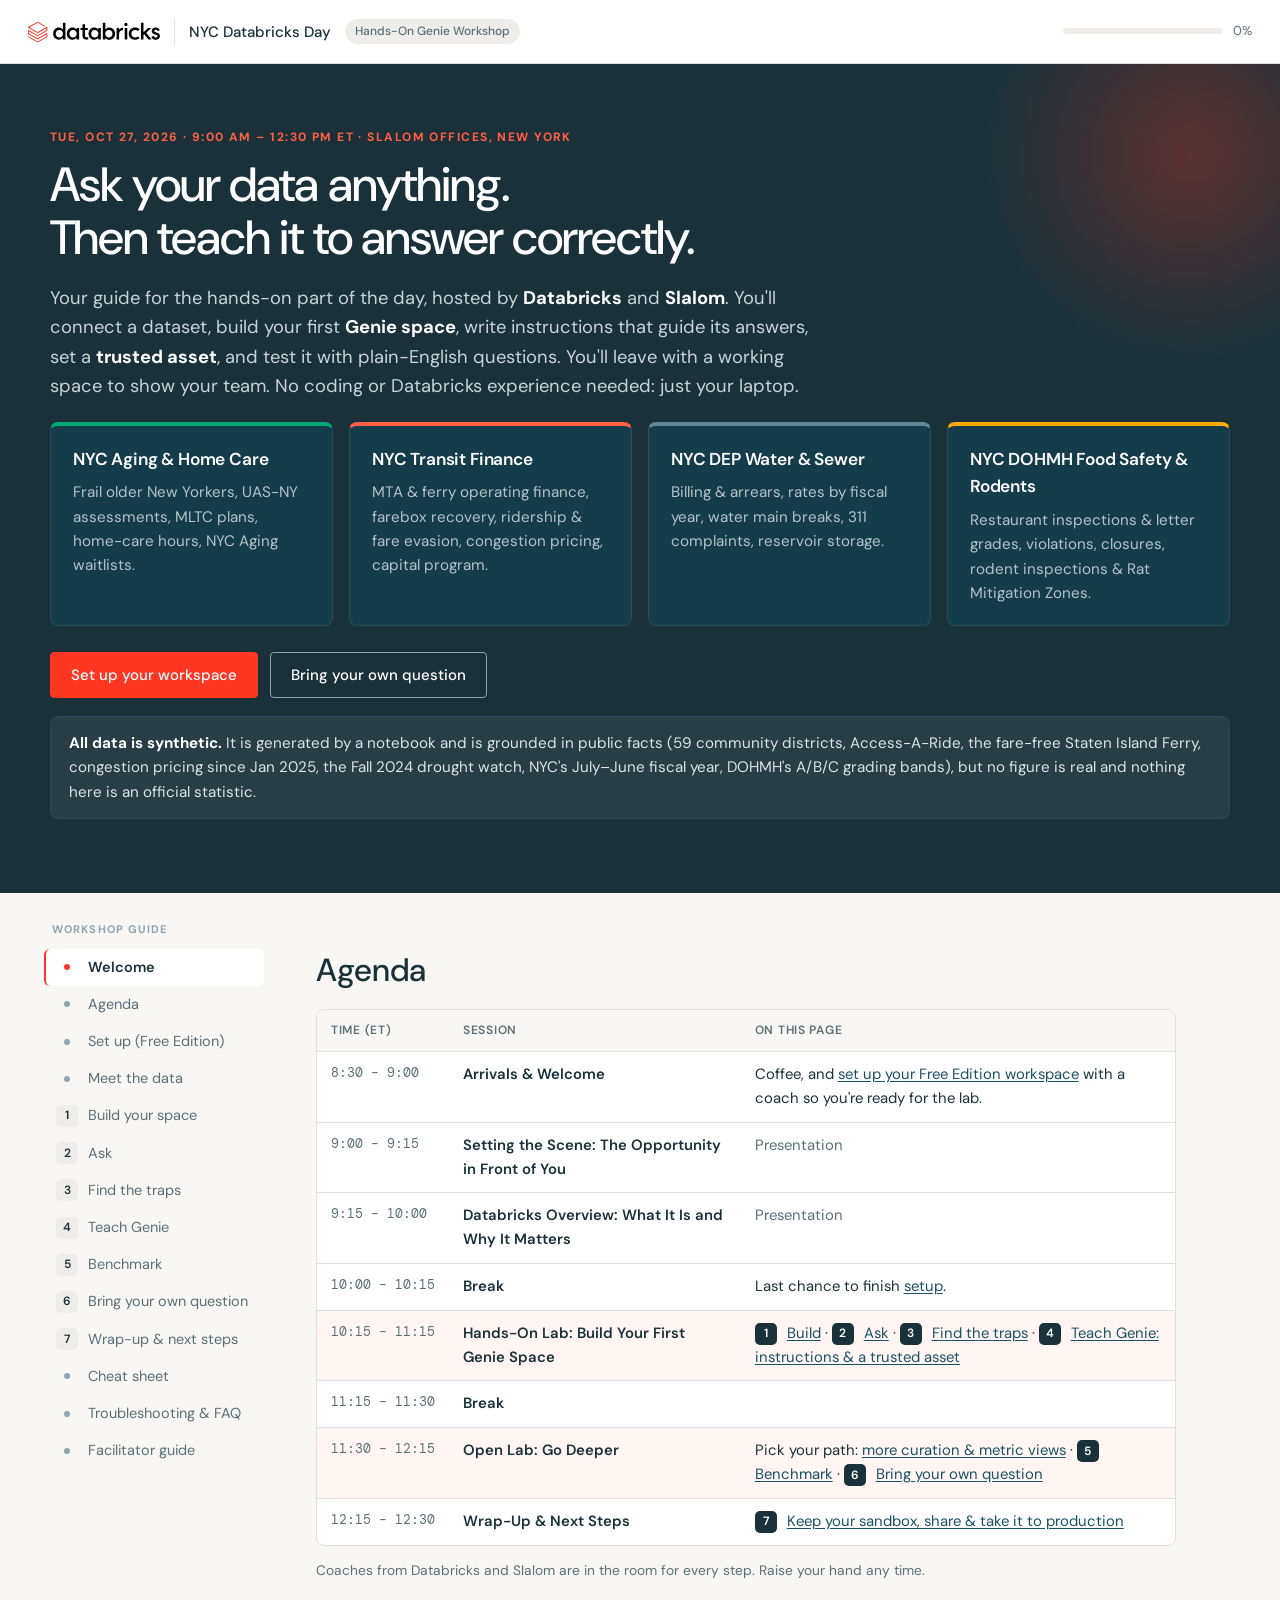
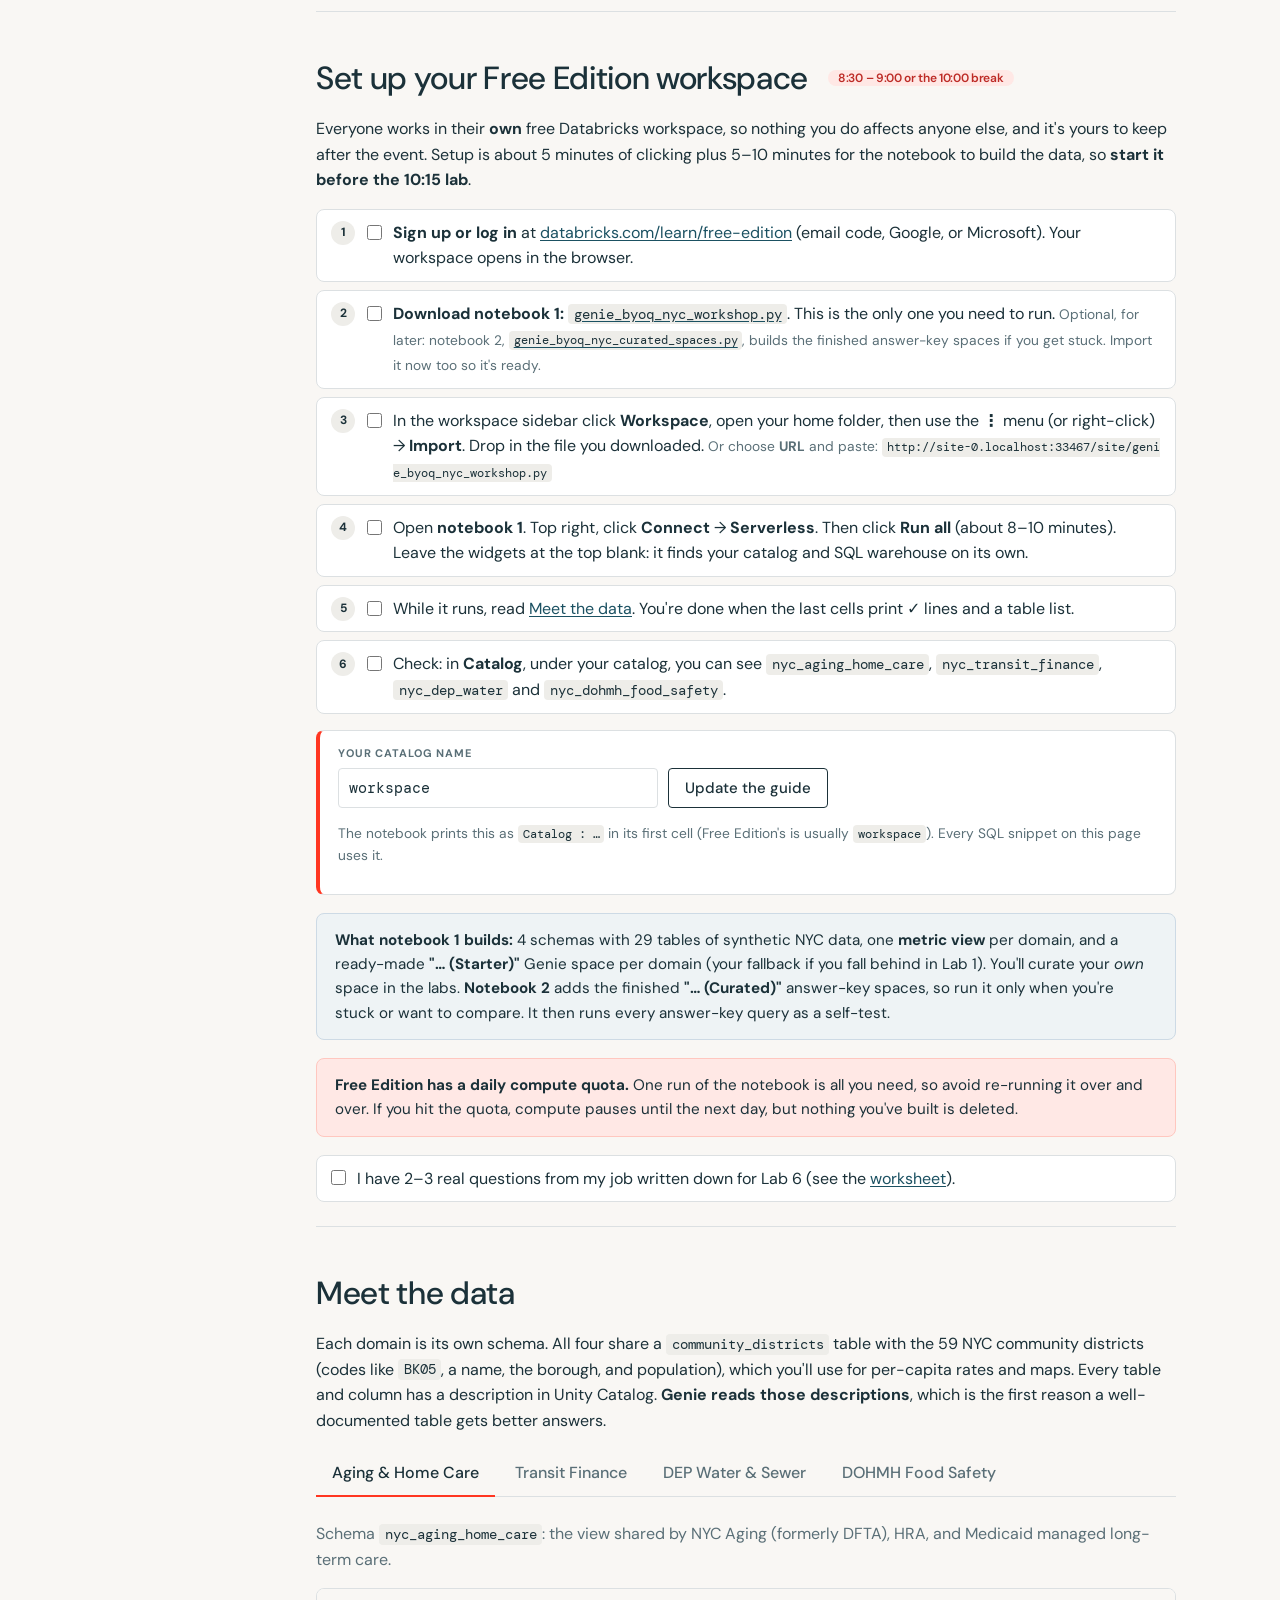
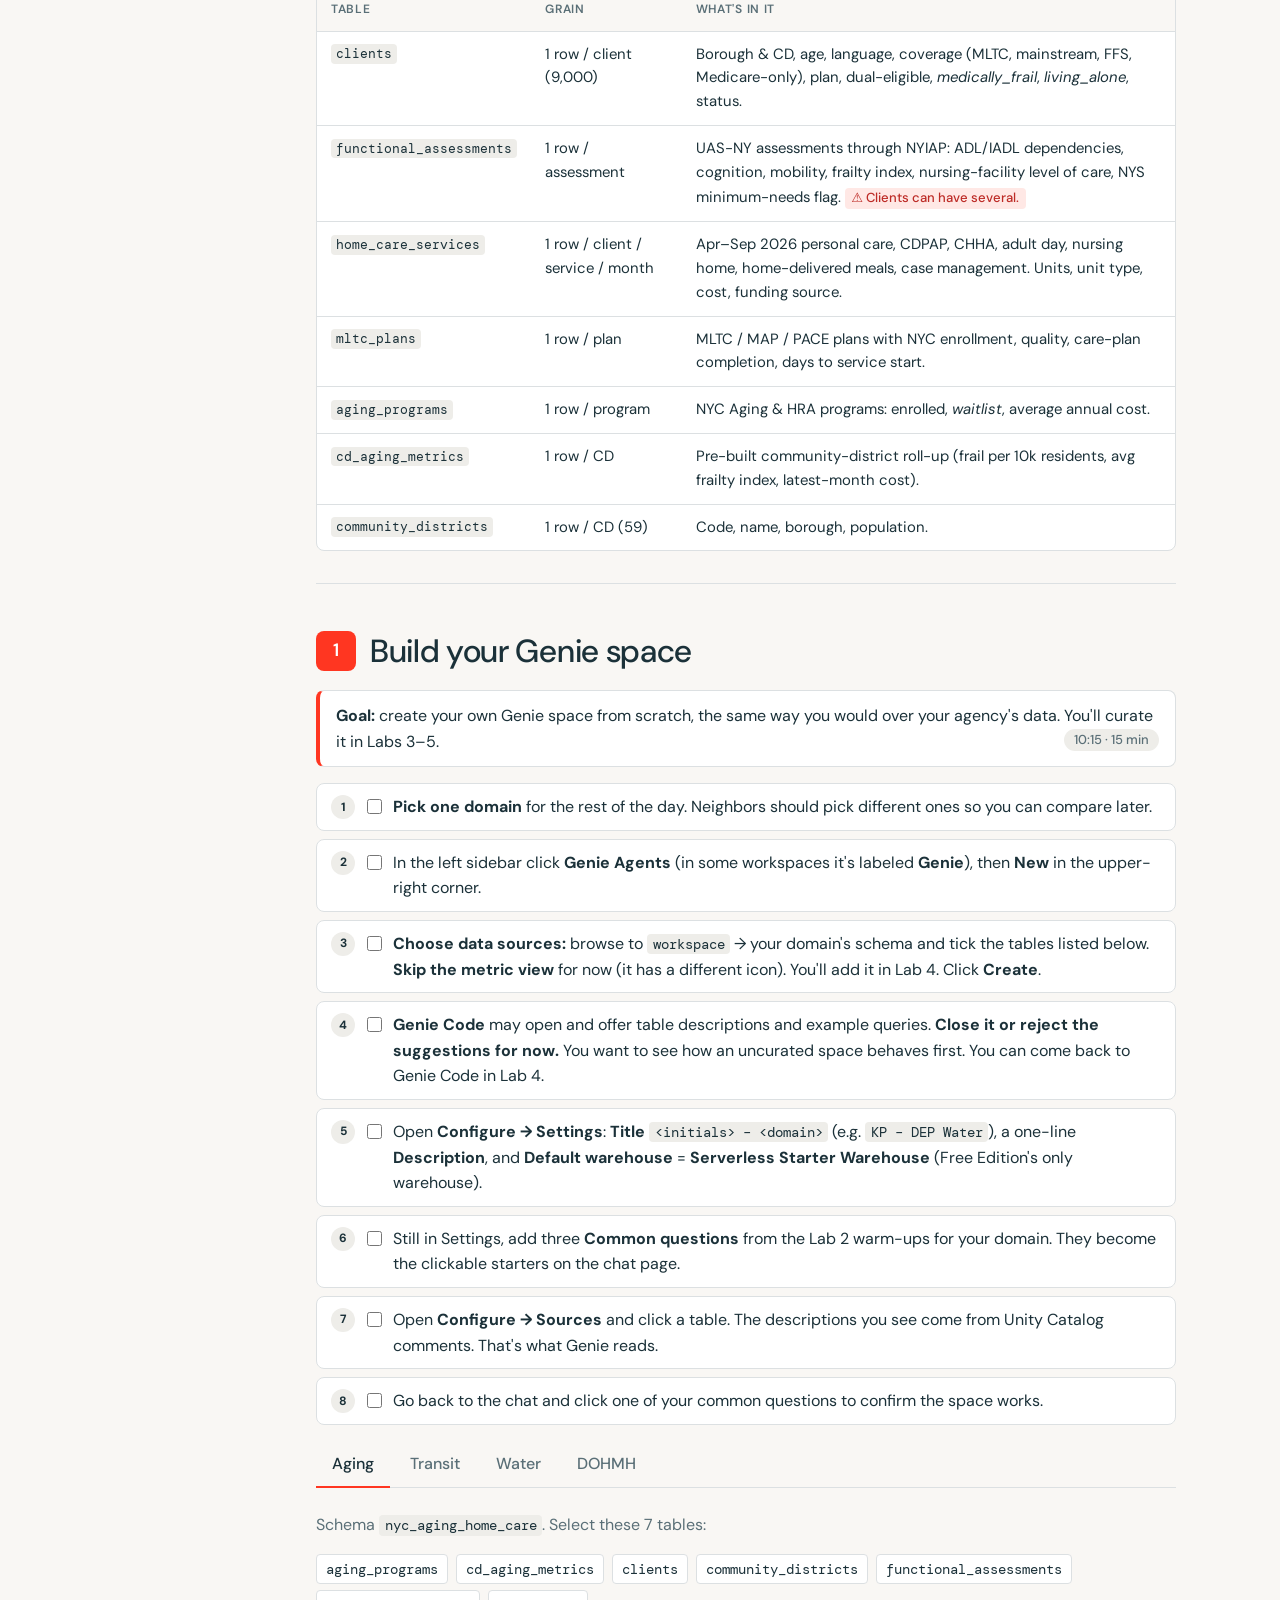
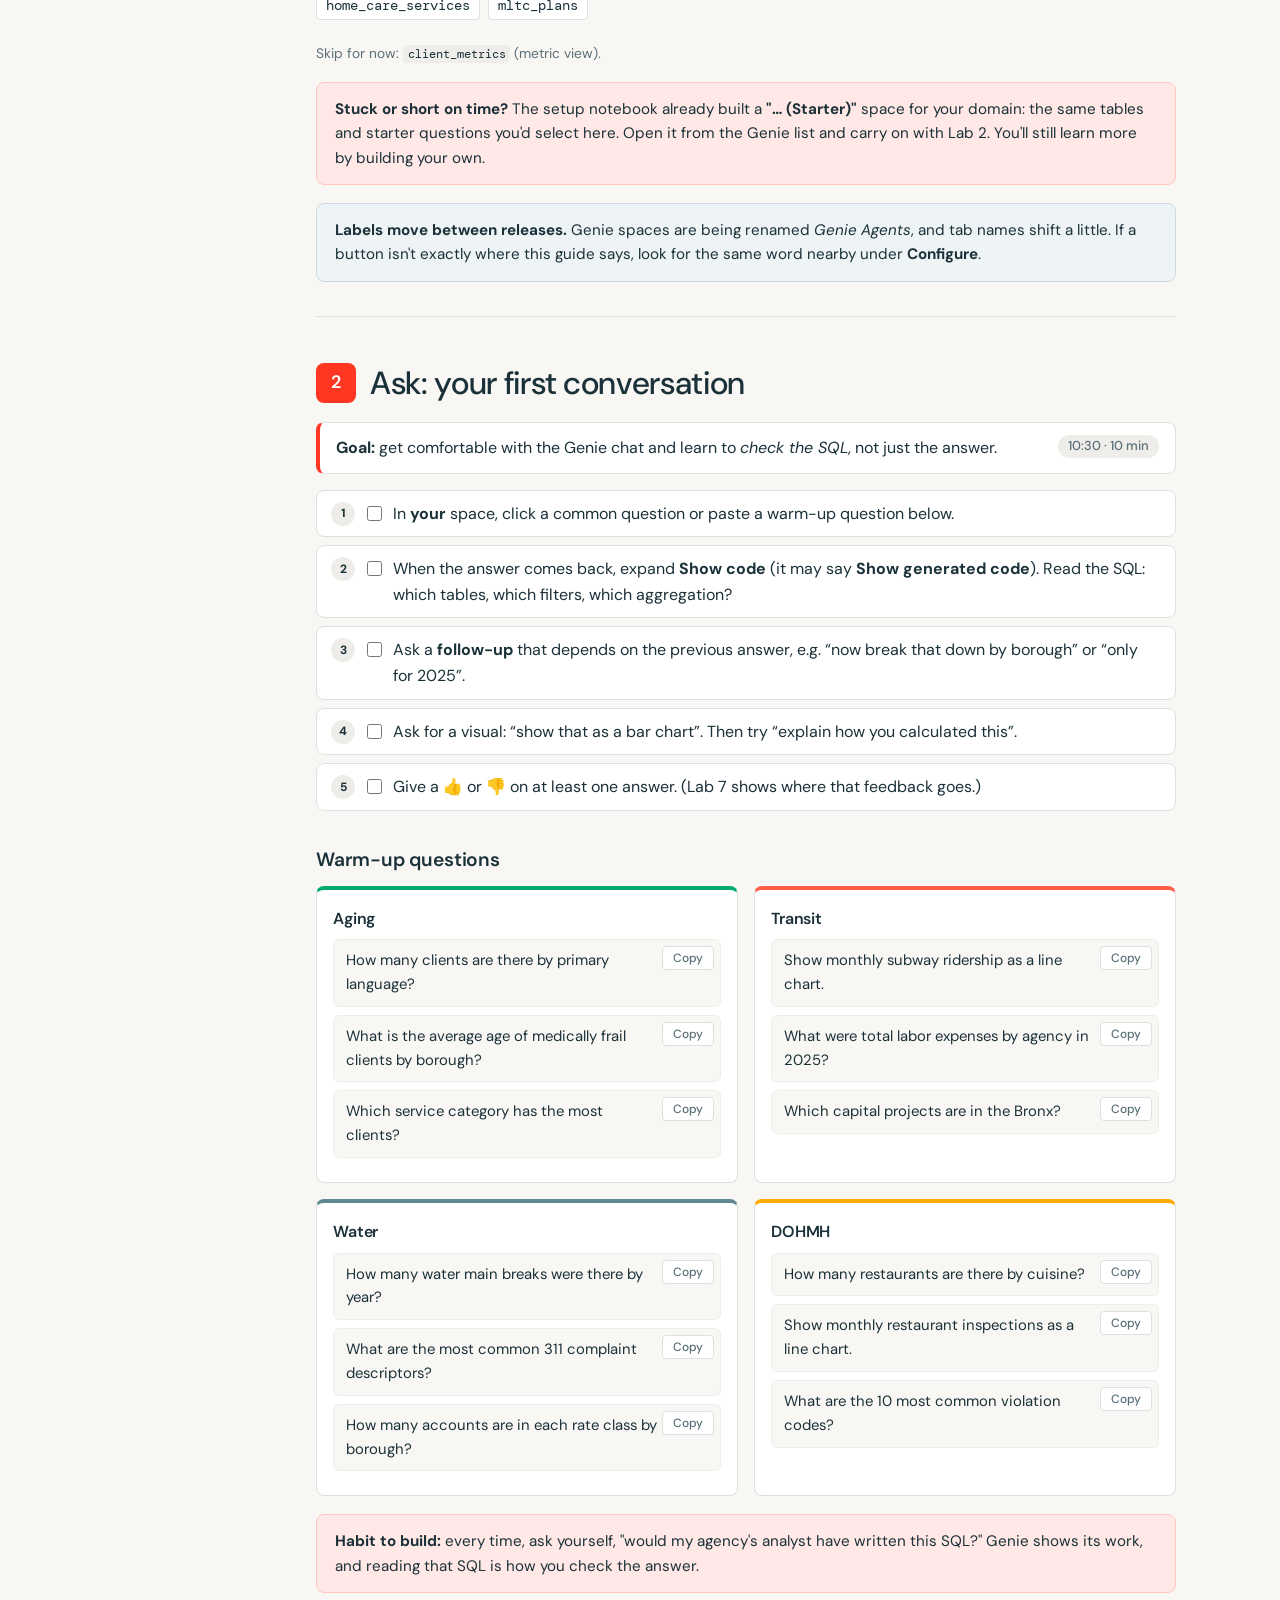
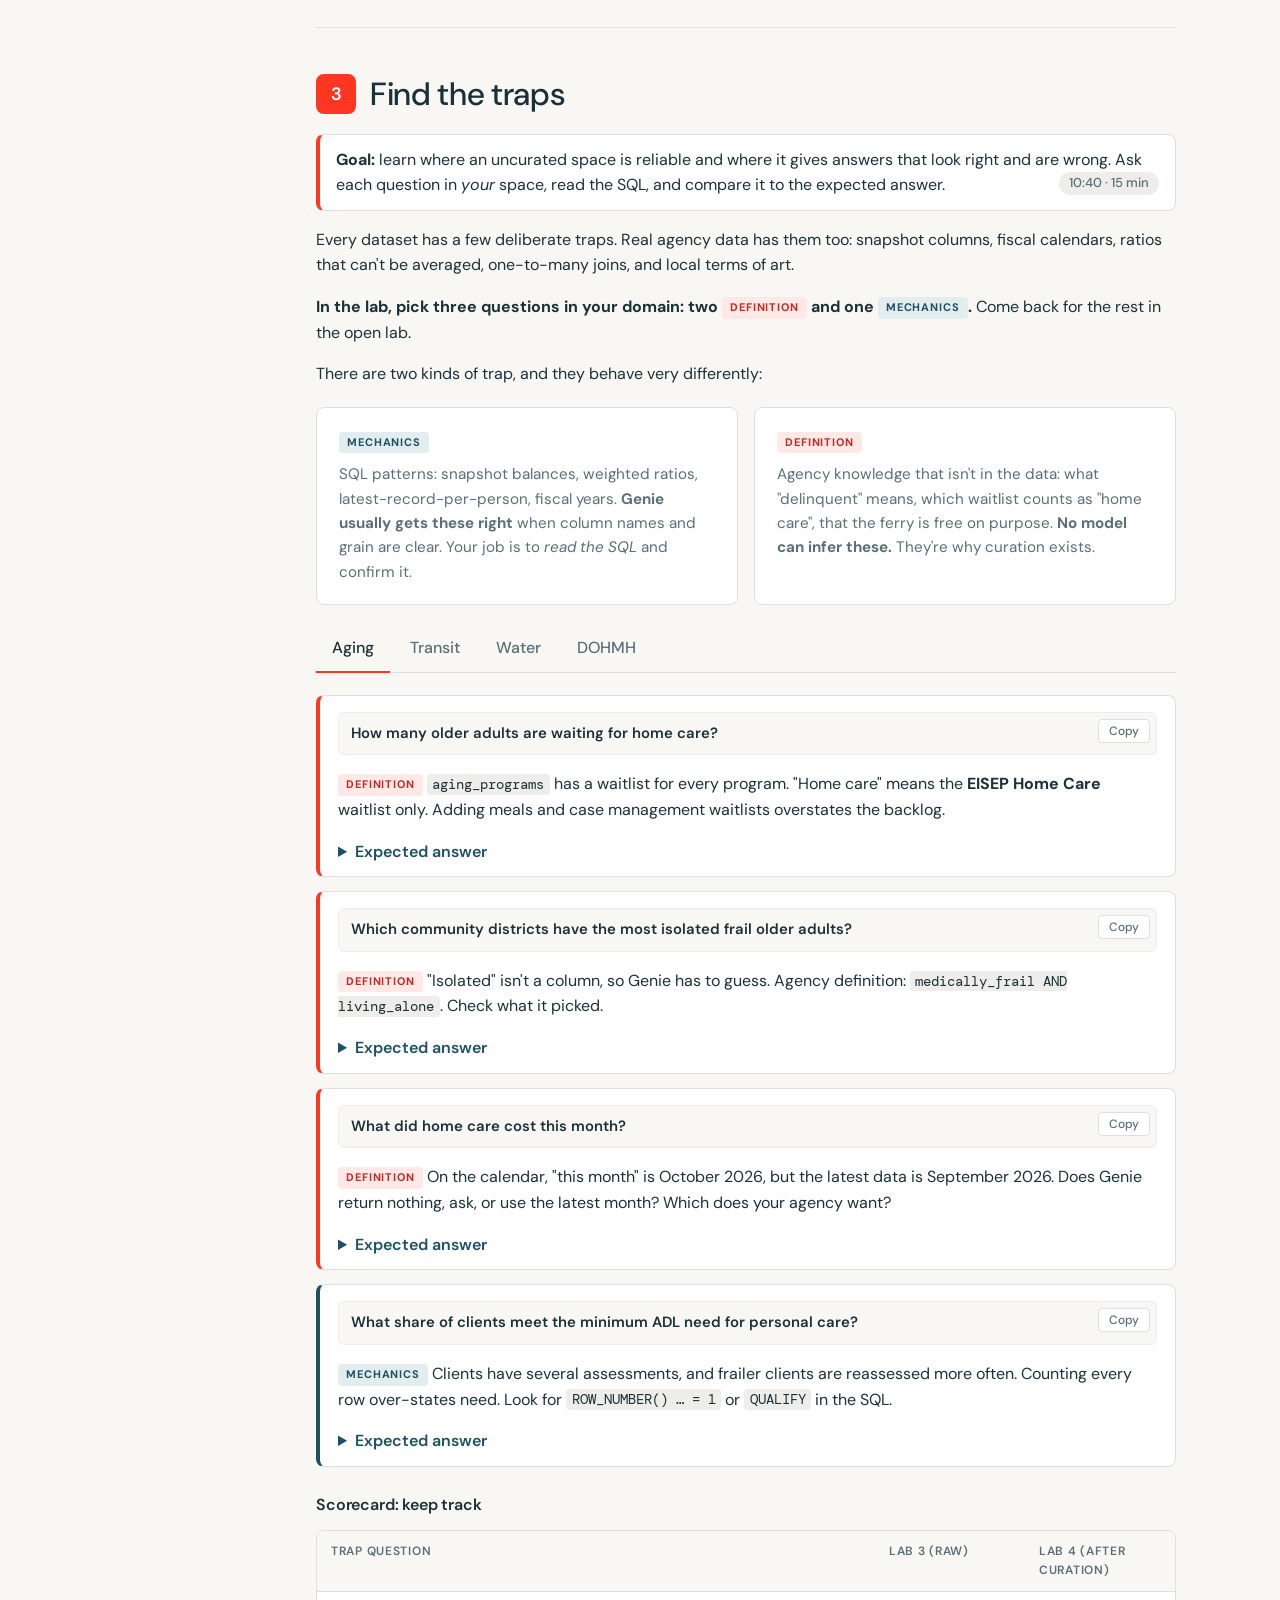
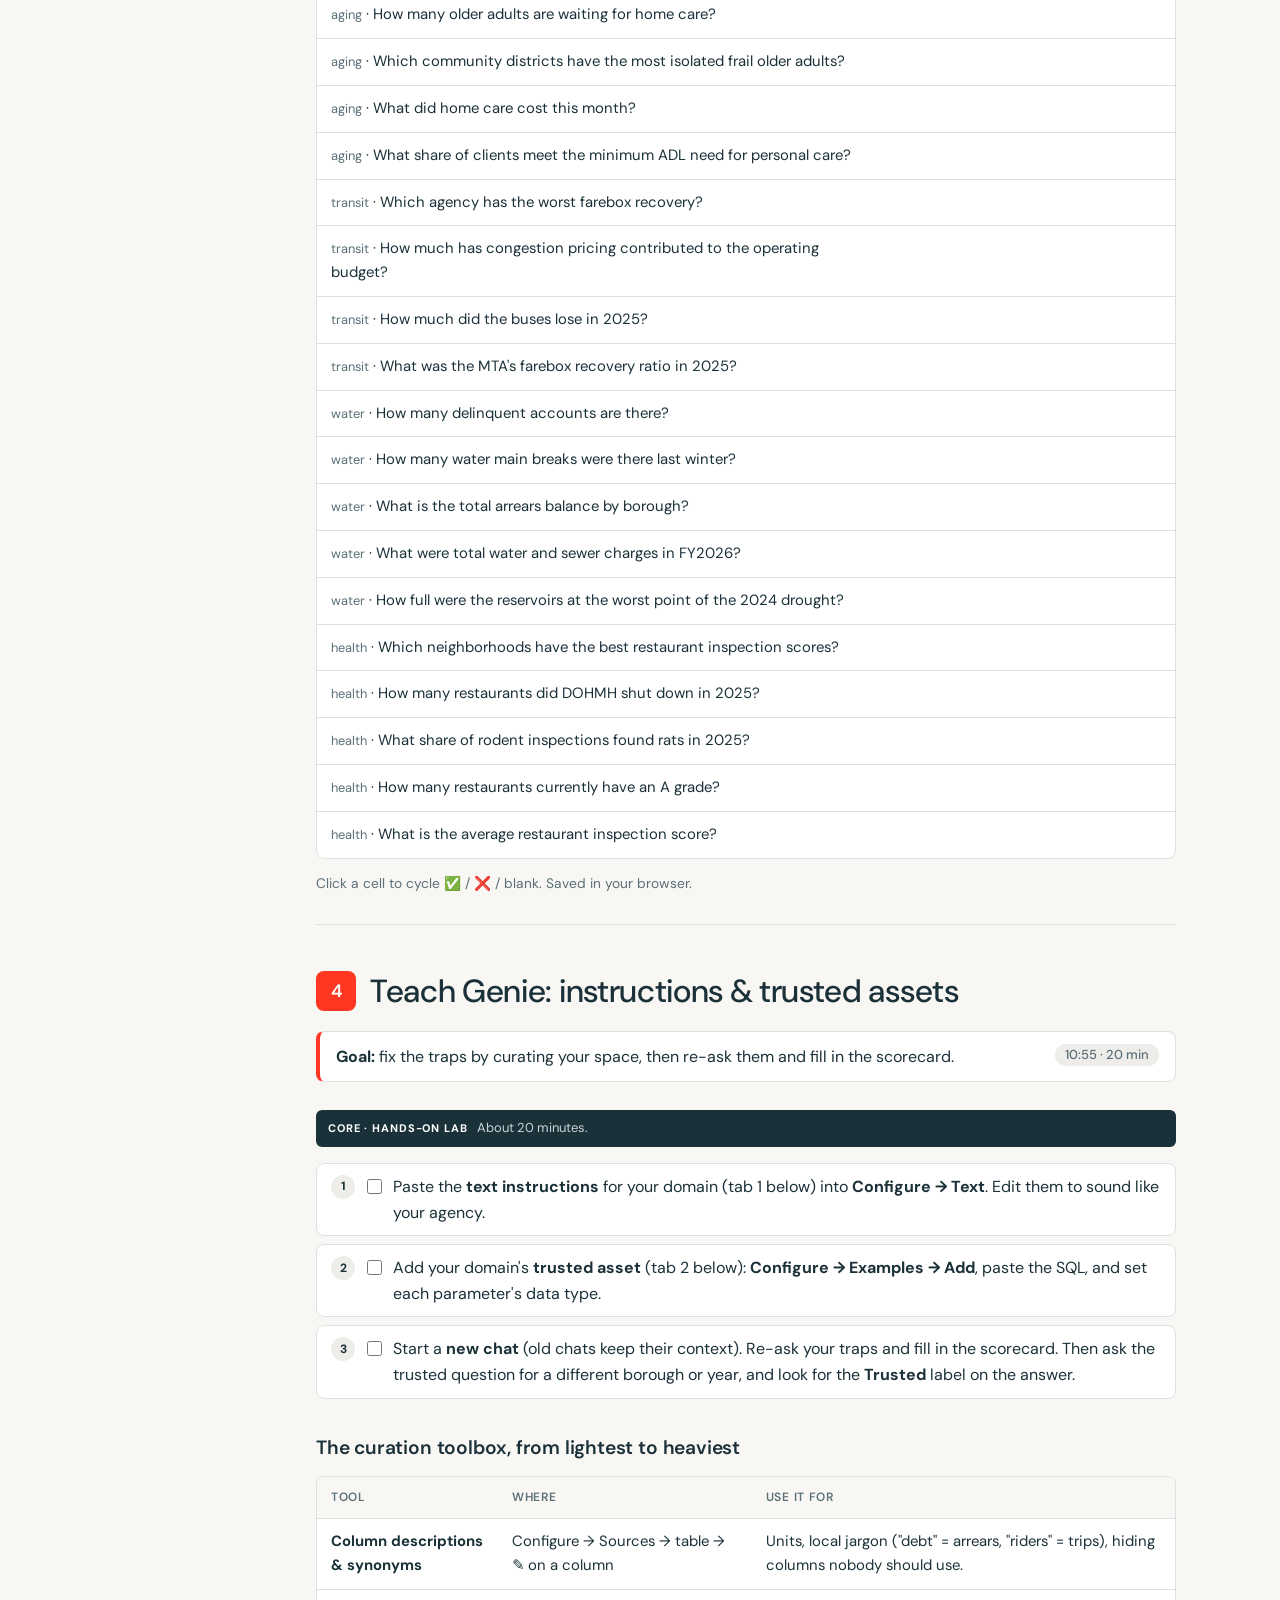
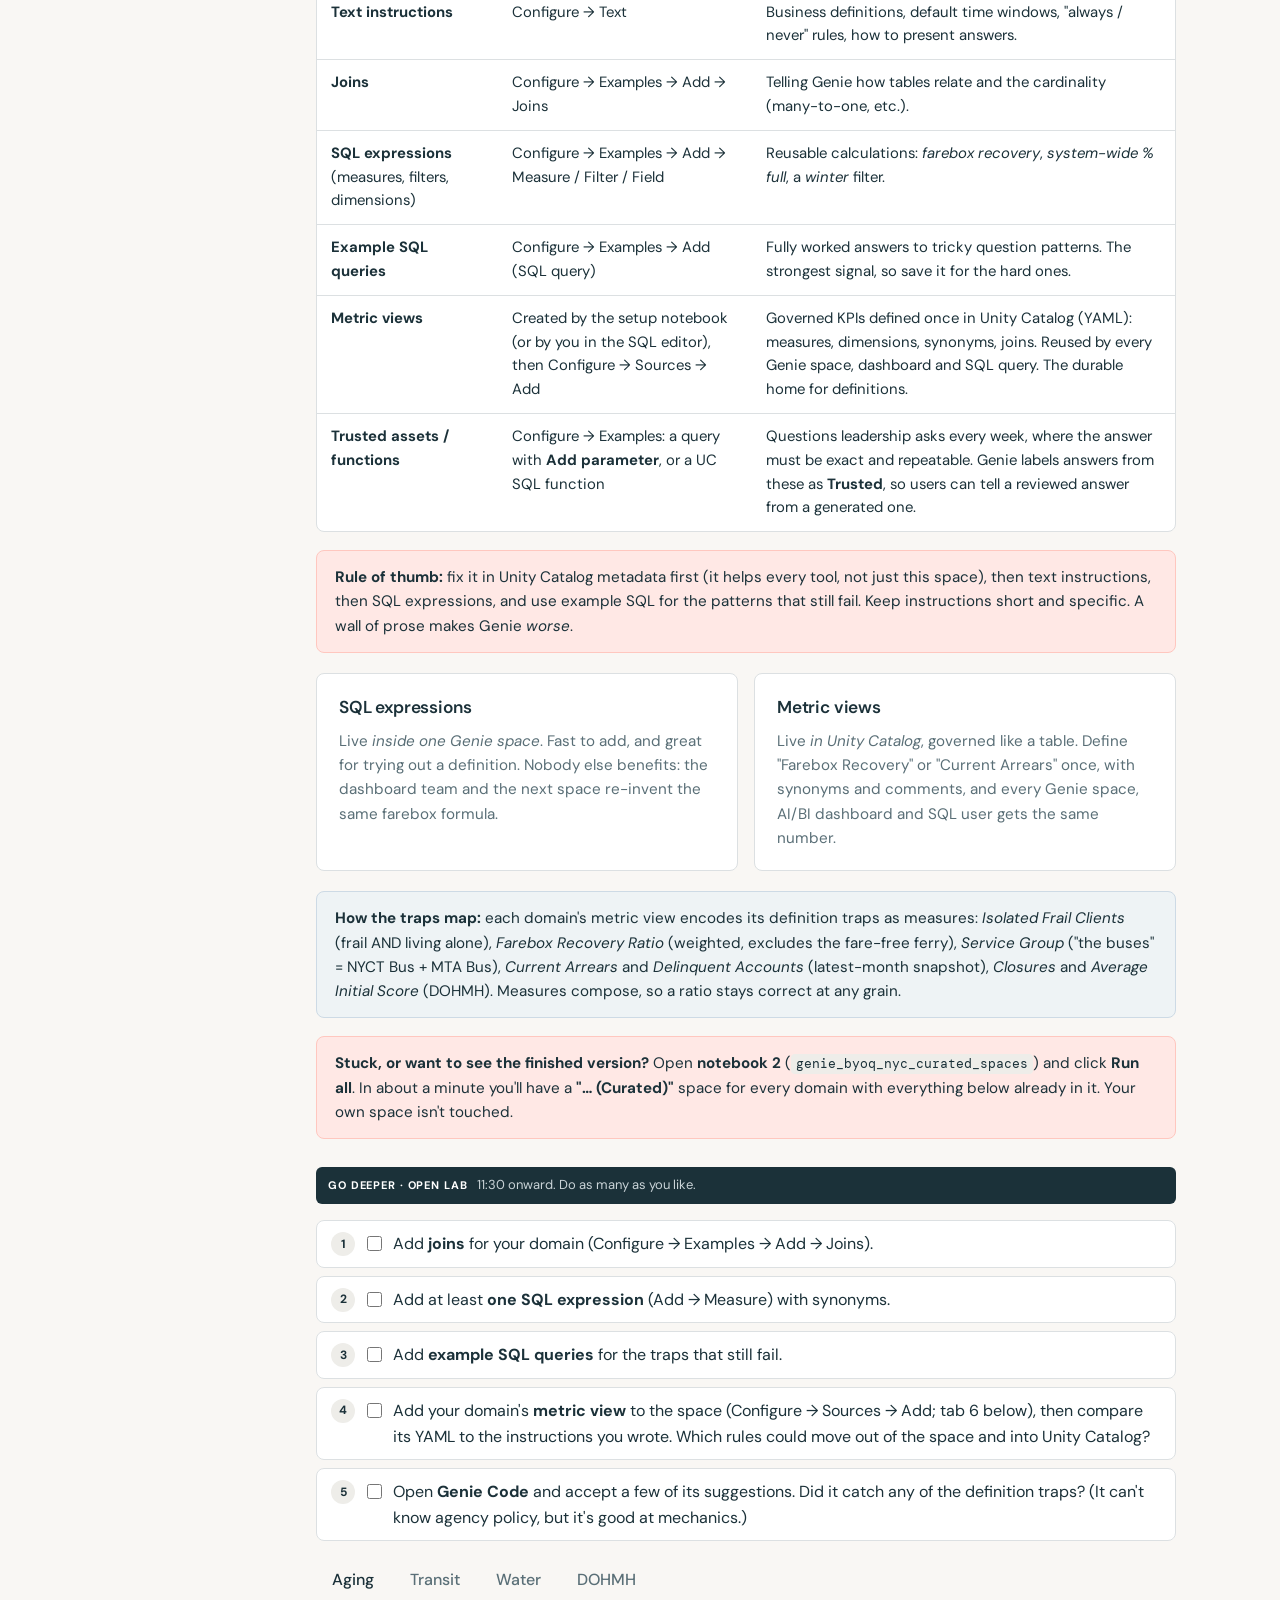
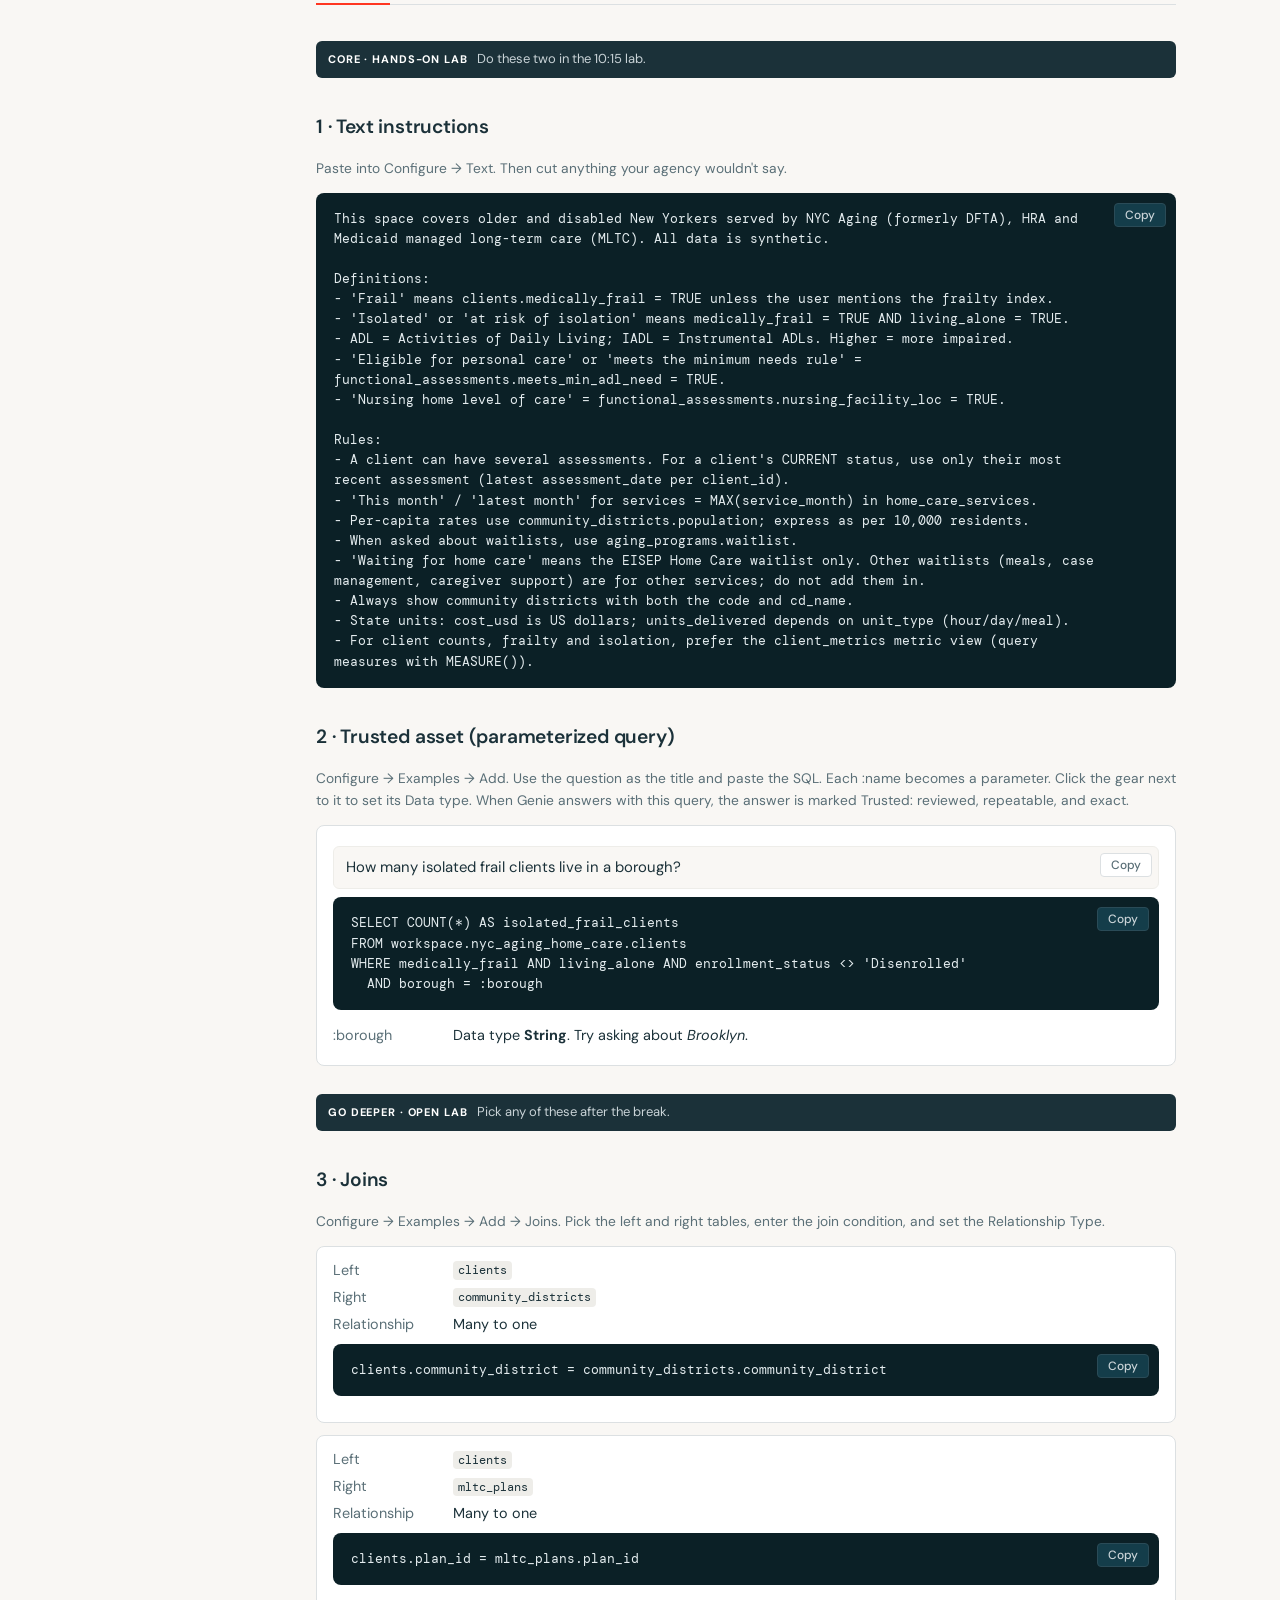
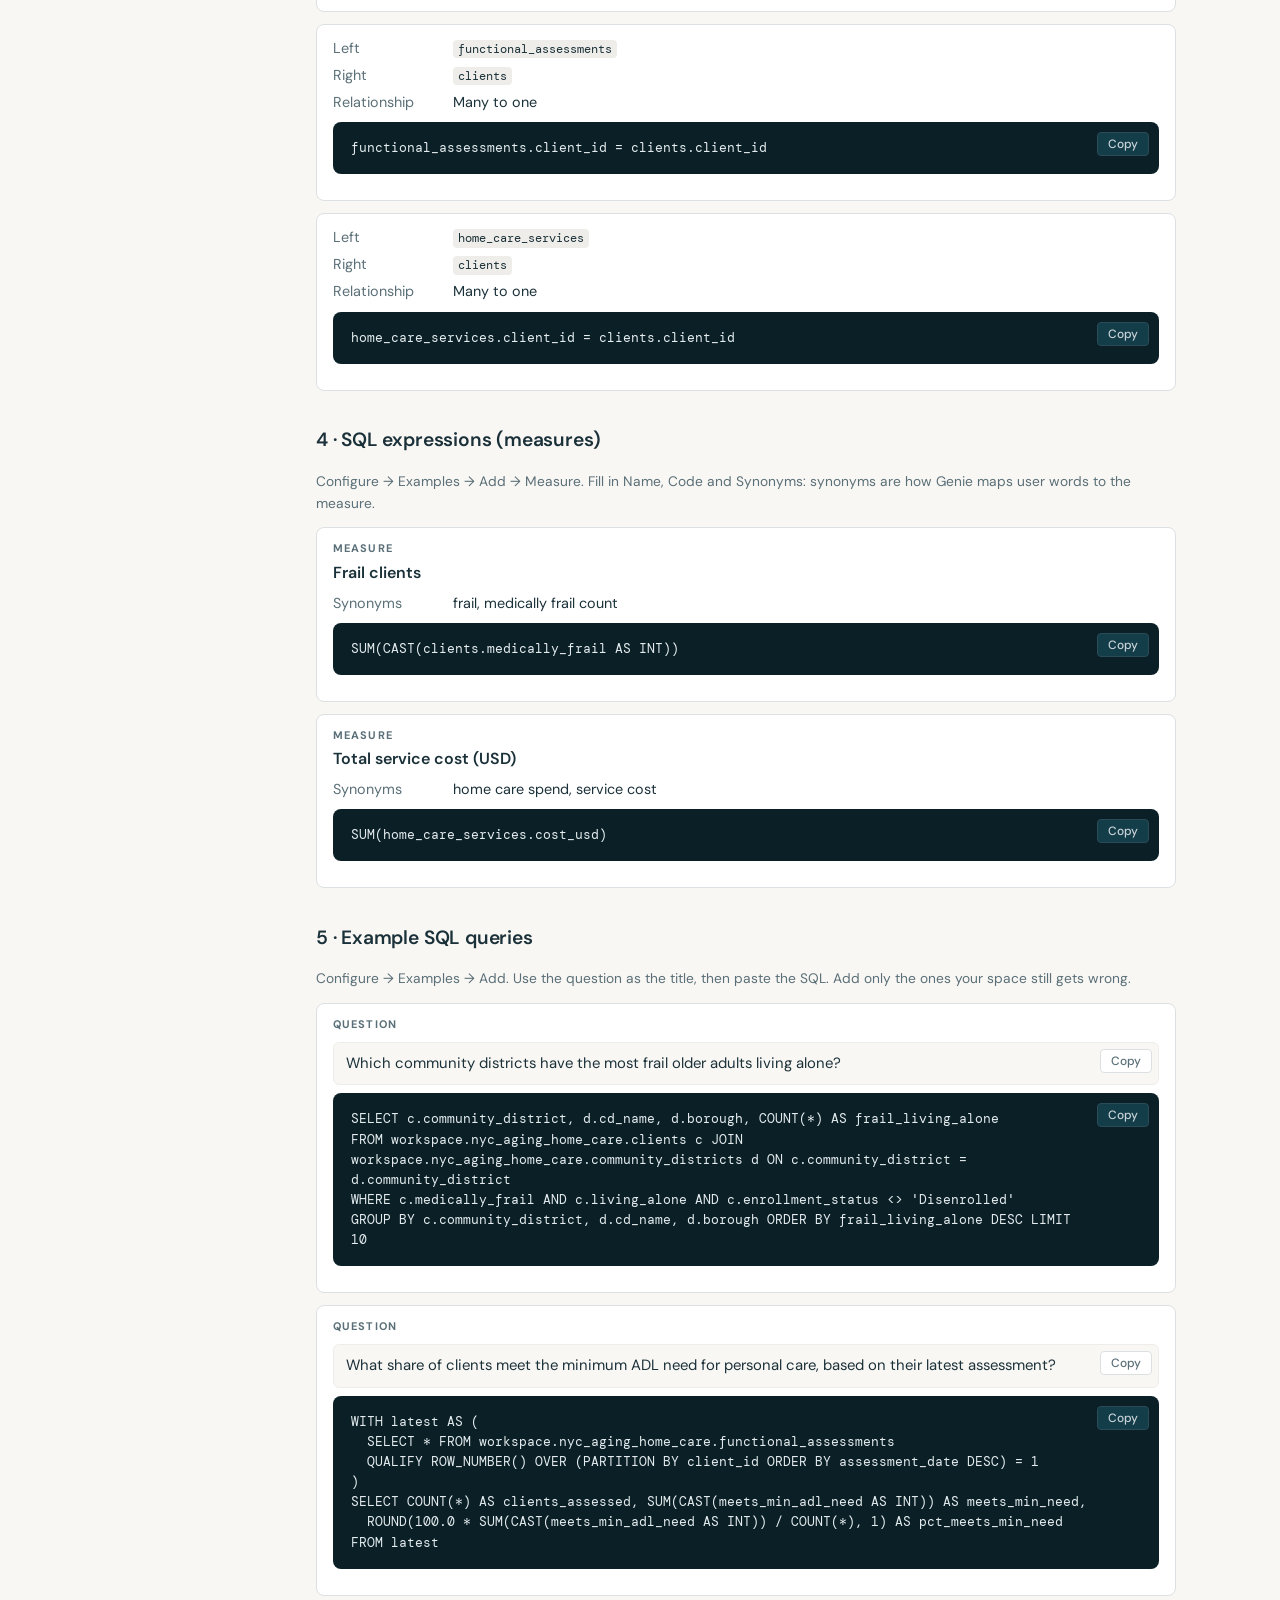
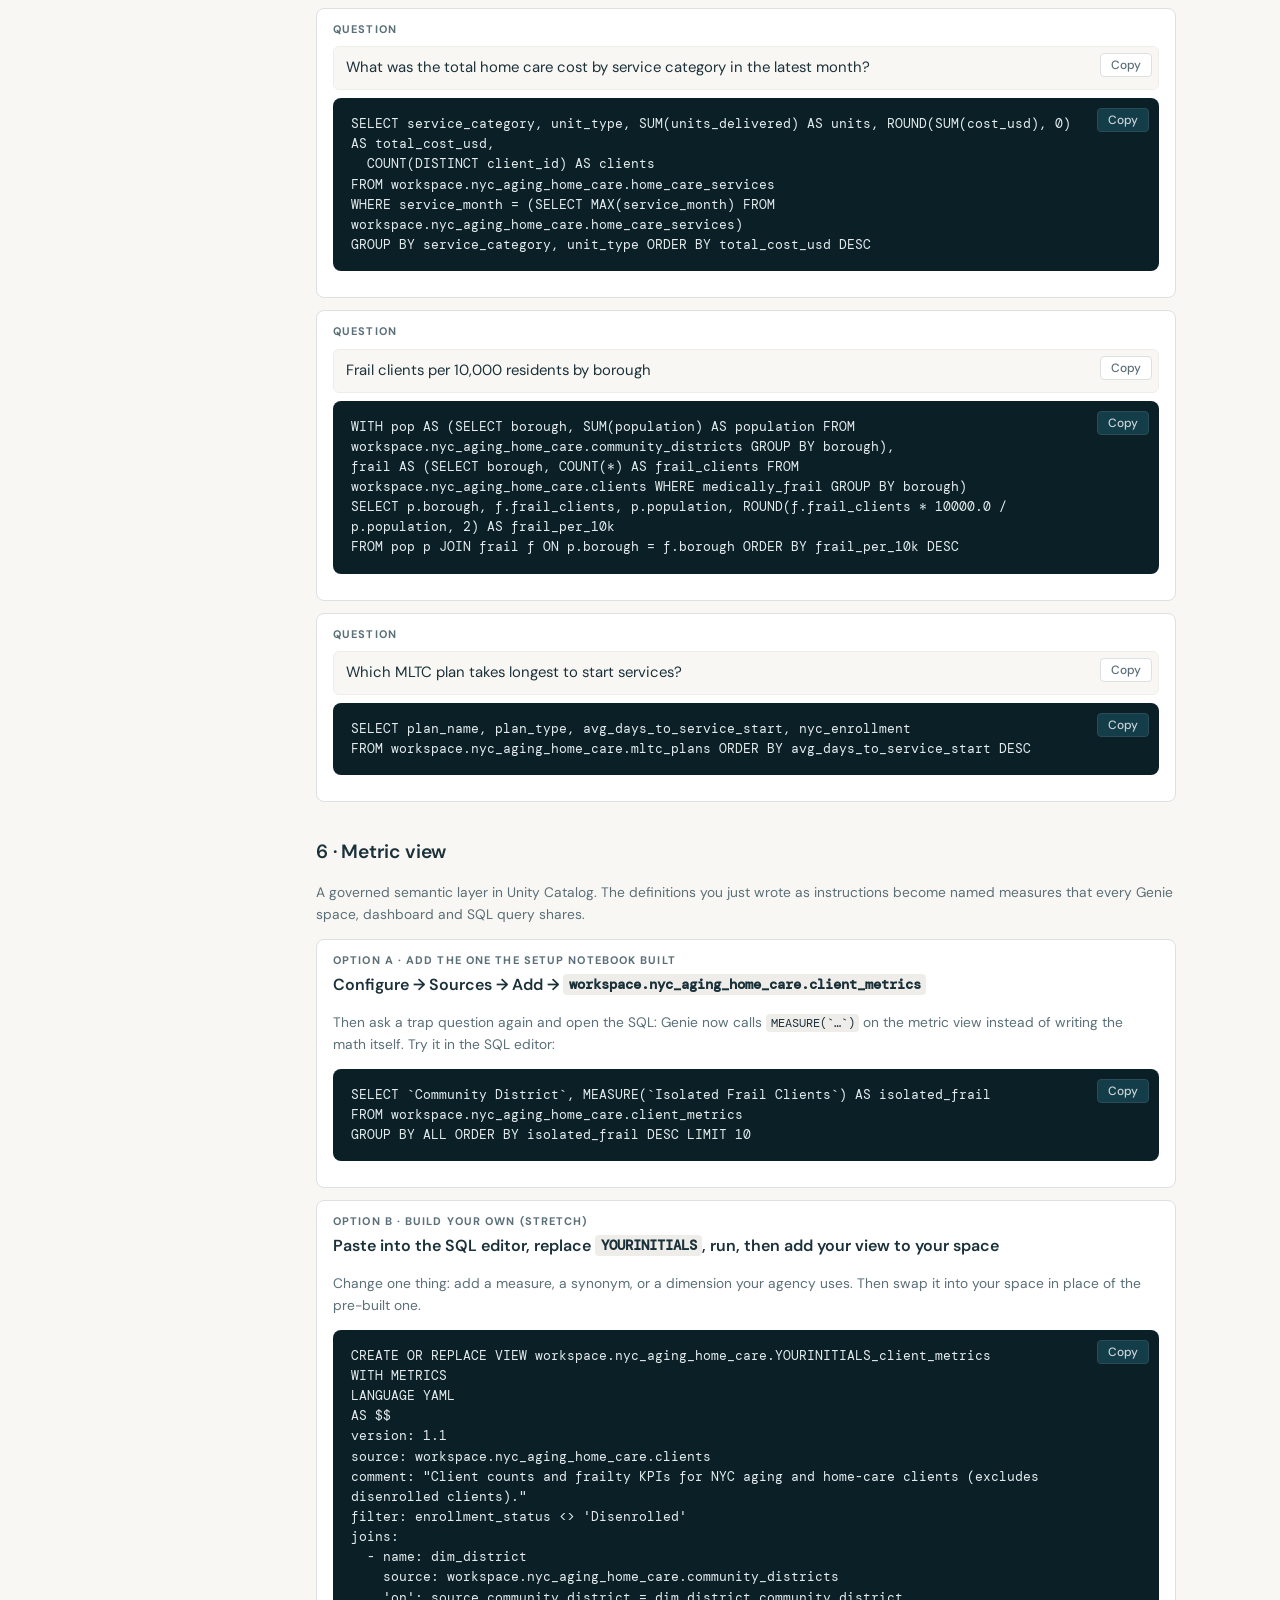
==== site/index.html @ bb7eb52c "NYC Databricks Day: hands-on Genie workshop Setup notebooks (synthetic NYC Aging, Transit Finance, D" ====
<!doctype html>
<html lang="en">
<head>
<meta charset="utf-8">
<meta name="viewport" content="width=device-width, initial-scale=1">
<title>NYC Databricks Day · Hands-On Genie Workshop</title>
<link rel="icon" href="databricks-logo.svg">
<link rel="preconnect" href="https://fonts.googleapis.com">
<link rel="preconnect" href="https://fonts.gstatic.com" crossorigin>
<link href="https://fonts.googleapis.com/css2?family=DM+Mono:wght@400;500&family=DM+Sans:opsz,wght@9..40,400;9..40,500;9..40,600;9..40,700&display=swap" rel="stylesheet">
<link rel="stylesheet" href="styles.css">
</head>
<body>

<header class="topbar">
  <a class="brand" href="#welcome" style="text-decoration:none"><img src="databricks-logo.svg" alt="Databricks"><span class="divider"></span><span class="title">NYC Databricks Day</span><span class="pill">Hands-On Genie Workshop</span></a>
  <div class="progress-wrap" title="Your progress is saved in this browser">
    <div class="progress"><div id="progress-bar"></div></div><span id="progress-label">0%</span>
  </div>
</header>

<!-- ============================================================ WELCOME -->
<section id="welcome" class="hero"><div class="hero-inner">
  <p class="eyebrow">Tue, Oct 27, 2026 · 9:00 AM – 12:30 PM ET · Slalom offices, New York</p>
  <h1>Ask your data anything.<br>Then teach it to answer correctly.</h1>
  <p class="lead">Your guide for the hands-on part of the day, hosted by <strong>Databricks</strong> and <strong>Slalom</strong>. You'll connect a dataset,
  build your first <strong>Genie space</strong>, write instructions that guide its answers, set a <strong>trusted asset</strong>, and test it with
  plain-English questions. You'll leave with a working space to show your team. No coding or Databricks experience needed: just your laptop.</p>
  <div class="cards four">
    <div class="card domain aging"><h3>NYC Aging &amp; Home Care</h3><p>Frail older New Yorkers, UAS-NY assessments, MLTC plans, home-care hours, NYC Aging waitlists.</p></div>
    <div class="card domain transit"><h3>NYC Transit Finance</h3><p>MTA &amp; ferry operating finance, farebox recovery, ridership &amp; fare evasion, congestion pricing, capital program.</p></div>
    <div class="card domain water"><h3>NYC DEP Water &amp; Sewer</h3><p>Billing &amp; arrears, rates by fiscal year, water main breaks, 311 complaints, reservoir storage.</p></div>
    <div class="card domain health"><h3>NYC DOHMH Food Safety &amp; Rodents</h3><p>Restaurant inspections &amp; letter grades, violations, closures, rodent inspections &amp; Rat Mitigation Zones.</p></div>
  </div>
  <div class="hero-ctas">
    <a class="btn" href="#setup">Set up your workspace</a>
    <a class="btn ghost" href="#lab6">Bring your own question</a>
  </div>
  <div class="callout info"><strong>All data is synthetic.</strong> It is generated by a notebook and is grounded in public facts
  (59 community districts, Access-A-Ride, the fare-free Staten Island Ferry, congestion pricing since Jan 2025, the Fall 2024
  drought watch, NYC's July–June fiscal year, DOHMH's A/B/C grading bands), but no figure is real and nothing here is an official statistic.</div>
</div></section>


<div class="layout">
<nav class="sidebar" id="sidebar">
  <div class="line">
    <p class="nav-label">Workshop guide</p>
    <a href="#welcome"><span class="stop"></span>Welcome</a>
    <a href="#agenda"><span class="stop"></span>Agenda</a>
    <a href="#setup"><span class="stop"></span>Set up (Free Edition)</a>
    <a href="#data"><span class="stop"></span>Meet the data</a>
    <a href="#lab1"><span class="bullet sm b-red">1</span>Build your space</a>
    <a href="#lab2"><span class="bullet sm b-blue">2</span>Ask</a>
    <a href="#lab3"><span class="bullet sm b-yellow">3</span>Find the traps</a>
    <a href="#lab4"><span class="bullet sm b-green">4</span>Teach Genie</a>
    <a href="#lab5"><span class="bullet sm b-orange">5</span>Benchmark</a>
    <a href="#lab6"><span class="bullet sm b-purple">6</span>Bring your own question</a>
    <a href="#lab7"><span class="bullet sm b-gray">7</span>Wrap-up &amp; next steps</a>
    <a href="#cheatsheet"><span class="stop"></span>Cheat sheet</a>
    <a href="#troubleshooting"><span class="stop"></span>Troubleshooting &amp; FAQ</a>
    <a href="#facilitator"><span class="stop"></span>Facilitator guide</a>
  </div>
</nav>

<main>

<!-- ============================================================ AGENDA -->
<section id="agenda">
  <h2>Agenda</h2>
  <table class="agenda">
    <thead><tr><th>Time (ET)</th><th>Session</th><th>On this page</th></tr></thead>
    <tbody>
      <tr><td class="slot">8:30 – 9:00</td><td>Arrivals &amp; Welcome</td><td>Coffee, and <a href="#setup">set up your Free Edition workspace</a> with a coach so you're ready for the lab.</td></tr>
      <tr><td class="slot">9:00 – 9:15</td><td>Setting the Scene: The Opportunity in Front of You</td><td class="muted">Presentation</td></tr>
      <tr><td class="slot">9:15 – 10:00</td><td>Databricks Overview: What It Is and Why It Matters</td><td class="muted">Presentation</td></tr>
      <tr><td class="slot">10:00 – 10:15</td><td>Break</td><td>Last chance to finish <a href="#setup">setup</a>.</td></tr>
      <tr class="lab-row"><td class="slot">10:15 – 11:15</td><td>Hands-On Lab: Build Your First Genie Space</td><td>
        <span class="bullet sm b-red">1</span> <a href="#lab1">Build</a> ·
        <span class="bullet sm b-blue">2</span> <a href="#lab2">Ask</a> ·
        <span class="bullet sm b-yellow">3</span> <a href="#lab3">Find the traps</a> ·
        <span class="bullet sm b-green">4</span> <a href="#lab4">Teach Genie: instructions &amp; a trusted asset</a></td></tr>
      <tr><td class="slot">11:15 – 11:30</td><td>Break</td><td></td></tr>
      <tr class="lab-row"><td class="slot">11:30 – 12:15</td><td>Open Lab: Go Deeper</td><td>Pick your path:
        <a href="#lab4">more curation &amp; metric views</a> ·
        <span class="bullet sm b-orange">5</span> <a href="#lab5">Benchmark</a> ·
        <span class="bullet sm b-purple">6</span> <a href="#lab6">Bring your own question</a></td></tr>
      <tr><td class="slot">12:15 – 12:30</td><td>Wrap-Up &amp; Next Steps</td><td><span class="bullet sm b-gray">7</span> <a href="#lab7">Keep your sandbox, share &amp; take it to production</a></td></tr>
    </tbody>
  </table>
  <p class="muted small">Coaches from Databricks and Slalom are in the room for every step. Raise your hand any time.</p>
</section>

<!-- ============================================================ SETUP -->
<section id="setup">
  <h2>Set up your Free Edition workspace <span class="when">8:30 – 9:00 or the 10:00 break</span></h2>
  <p>Everyone works in their <strong>own</strong> free Databricks workspace, so nothing you do affects anyone else, and it's yours to keep after the event.
  Setup is about 5 minutes of clicking plus 5–10 minutes for the notebook to build the data, so <strong>start it before the 10:15 lab</strong>.</p>
  <ol class="steps" data-group="setup">
    <li><label><input type="checkbox" data-id="s1"> <strong>Sign up or log in</strong> at <a href="https://www.databricks.com/learn/free-edition" target="_blank" rel="noopener">databricks.com/learn/free-edition</a>
      (email code, Google, or Microsoft). Your workspace opens in the browser.</label></li>
    <li><label><input type="checkbox" data-id="s2"> <strong>Download notebook 1:</strong> <a href="genie_byoq_nyc_workshop.py" download><code>genie_byoq_nyc_workshop.py</code></a>. This is the only one you need to run.
      <span class="muted small">Optional, for later: notebook 2, <a href="genie_byoq_nyc_curated_spaces.py" download><code>genie_byoq_nyc_curated_spaces.py</code></a>, builds the finished answer-key spaces if you get stuck. Import it now too so it's ready.</span></label></li>
    <li><label><input type="checkbox" data-id="s3"> In the workspace sidebar click <strong>Workspace</strong>, open your home folder, then use the <strong>⋮</strong> menu (or right-click) → <strong>Import</strong>.
      Drop in the file you downloaded. <span class="muted small">Or choose <strong>URL</strong> and paste: <code id="nb-url">…</code></span></label></li>
    <li><label><input type="checkbox" data-id="s4"> Open <strong>notebook 1</strong>. Top right, click <strong>Connect</strong> → <strong>Serverless</strong>. Then click <strong>Run all</strong> (about 8–10 minutes).
      Leave the widgets at the top blank: it finds your catalog and SQL warehouse on its own.</label></li>
    <li><label><input type="checkbox" data-id="s5"> While it runs, read <a href="#data">Meet the data</a>. You're done when the last cells print ✓ lines and a table list.</label></li>
    <li><label><input type="checkbox" data-id="s6"> Check: in <strong>Catalog</strong>, under your catalog, you can see <code>nyc_aging_home_care</code>, <code>nyc_transit_finance</code>, <code>nyc_dep_water</code> and <code>nyc_dohmh_food_safety</code>.</label></li>
  </ol>
  <div class="catalog-box">
    <label for="catalog-input">Your catalog name</label>
    <div class="catalog-row"><input id="catalog-input" spellcheck="false"><button class="btn ghost" id="catalog-save" type="button">Update the guide</button></div>
    <p class="muted small">The notebook prints this as <code>Catalog : …</code> in its first cell (Free Edition's is usually <code>workspace</code>).
    Every SQL snippet on this page uses it.</p>
  </div>
  <div class="callout info"><strong>What notebook 1 builds:</strong> 4 schemas with 29 tables of synthetic NYC data, one <strong>metric view</strong> per domain,
  and a ready-made <strong>"… (Starter)"</strong> Genie space per domain (your fallback if you fall behind in Lab 1). You'll curate your <em>own</em> space in the labs.
  <strong>Notebook 2</strong> adds the finished <strong>"… (Curated)"</strong> answer-key spaces, so run it only when you're stuck or want to compare.
  It then runs every answer-key query as a self-test.</div>
  <div class="callout tip"><strong>Free Edition has a daily compute quota.</strong> One run of the notebook is all you need, so avoid re-running it over and over.
  If you hit the quota, compute pauses until the next day, but nothing you've built is deleted.</div>
  <div class="checklist" data-group="before">
    <label><input type="checkbox" data-id="b5"> I have 2–3 real questions from my job written down for Lab 6 (see the <a href="#lab6">worksheet</a>).</label>
  </div>
</section>

<!-- ============================================================ DATA -->
<section id="data">
  <h2>Meet the data</h2>
  <p>Each domain is its own schema. All four share a <code>community_districts</code> table with the 59 NYC community
  districts (codes like <code>BK05</code>, a name, the borough, and population), which you'll use for per-capita rates and maps.
  Every table and column has a description in Unity Catalog. <strong>Genie reads those descriptions</strong>, which is the first reason a
  well-documented table gets better answers.</p>

  <div class="tabs" data-tabs="data">
    <div class="tab-buttons">
      <button class="active" data-tab="d-aging">Aging &amp; Home Care</button>
      <button data-tab="d-transit">Transit Finance</button>
      <button data-tab="d-water">DEP Water &amp; Sewer</button>
      <button data-tab="d-health">DOHMH Food Safety</button>
    </div>

    <div class="tab-panel active" id="d-aging">
      <p class="schema">Schema <code>nyc_aging_home_care</code>: the view shared by NYC Aging (formerly DFTA), HRA, and Medicaid managed long-term care.</p>
      <table class="tables">
        <thead><tr><th>Table</th><th>Grain</th><th>What's in it</th></tr></thead>
        <tbody>
          <tr><td><code>clients</code></td><td>1 row / client (9,000)</td><td>Borough &amp; CD, age, language, coverage (MLTC, mainstream, FFS, Medicare-only), plan, dual-eligible, <em>medically_frail</em>, <em>living_alone</em>, status.</td></tr>
          <tr><td><code>functional_assessments</code></td><td>1 row / assessment</td><td>UAS-NY assessments through NYIAP: ADL/IADL dependencies, cognition, mobility, frailty index, nursing-facility level of care, NYS minimum-needs flag. <span class="trap">Clients can have several.</span></td></tr>
          <tr><td><code>home_care_services</code></td><td>1 row / client / service / month</td><td>Apr–Sep 2026 personal care, CDPAP, CHHA, adult day, nursing home, home-delivered meals, case management. Units, unit type, cost, funding source.</td></tr>
          <tr><td><code>mltc_plans</code></td><td>1 row / plan</td><td>MLTC / MAP / PACE plans with NYC enrollment, quality, care-plan completion, days to service start.</td></tr>
          <tr><td><code>aging_programs</code></td><td>1 row / program</td><td>NYC Aging &amp; HRA programs: enrolled, <em>waitlist</em>, average annual cost.</td></tr>
          <tr><td><code>cd_aging_metrics</code></td><td>1 row / CD</td><td>Pre-built community-district roll-up (frail per 10k residents, avg frailty index, latest-month cost).</td></tr>
          <tr><td><code>community_districts</code></td><td>1 row / CD (59)</td><td>Code, name, borough, population.</td></tr>
        </tbody>
      </table>
    </div>

    <div class="tab-panel" id="d-transit">
      <p class="schema">Schema <code>nyc_transit_finance</code>: an OMB-style view of MTA agencies plus the City-run ferries.</p>
      <table class="tables">
        <thead><tr><th>Table</th><th>Grain</th><th>What's in it</th></tr></thead>
        <tbody>
          <tr><td><code>transit_agencies</code></td><td>1 row / agency (9)</td><td>Subway, NYCT Bus, MTA Bus, SIR, LIRR, Metro-North, Access-A-Ride, Staten Island Ferry, NYC Ferry; operator, mode, budget.</td></tr>
          <tr><td><code>monthly_financials</code></td><td>1 row / agency / month</td><td>Oct 2023–Sep 2026. Fare revenue, dedicated taxes, subsidies, federal, expense by type, operating balance, farebox ratio. <span class="trap">All <code>_m</code> columns are $ millions.</span></td></tr>
          <tr><td><code>ridership</code></td><td>1 row / agency / month</td><td>Total &amp; weekday trips, revenue miles/hours, subsidy per trip ($), fare evasion rate, on-time %.</td></tr>
          <tr><td><code>cbd_toll_program</code></td><td>1 row / month</td><td>Congestion pricing since Jan 2025: entries, gross &amp; net revenue, traffic reduction. <span class="trap">Funds capital, not operations.</span></td></tr>
          <tr><td><code>funding_sources</code></td><td>1 row / source</td><td>FY2026 budget by source, Operating vs Capital.</td></tr>
          <tr><td><code>capital_projects</code></td><td>1 row / project (110)</td><td>Second Ave Subway Ph 2, Penn Station Access, IBX, CBTC, ADA, electric buses, and more: budget, spent, status, funding.</td></tr>
        </tbody>
      </table>
    </div>

    <div class="tab-panel" id="d-water">
      <p class="schema">Schema <code>nyc_dep_water</code>: NYC DEP and Water Board operations and affordability. <strong>NYC fiscal year = July 1 – June 30.</strong></p>
      <table class="tables">
        <thead><tr><th>Table</th><th>Grain</th><th>What's in it</th></tr></thead>
        <tbody>
          <tr><td><code>water_accounts</code></td><td>1 row / account (6,000)</td><td>Borough &amp; CD, rate class, dwelling units, assistance program, collections status (incl. Lien-Eligible).</td></tr>
          <tr><td><code>monthly_billing</code></td><td>1 row / account / month</td><td>Jul 2025–Sep 2026. ccf used, water &amp; sewer charges, paid, <em>arrears_balance_usd</em>, days past due. <span class="trap">Arrears is a running balance.</span></td></tr>
          <tr><td><code>rate_schedules</code></td><td>1 row / rate / fiscal year</td><td>FY2026 &amp; FY2027 water $/ccf, sewer 159% of water, MCP flat rate. <span class="trap">Two rows per rate code.</span></td></tr>
          <tr><td><code>water_main_breaks</code></td><td>1 row / break</td><td>Jan 2023–Sep 2026: diameter, pipe material, install year, cause, customers without water, hours out, cost.</td></tr>
          <tr><td><code>service_requests_311</code></td><td>1 row / request</td><td>DEP 311: No Water, Low Pressure, Leak, Sewer Backup, Catch Basin, Street Flooding. Days to close.</td></tr>
          <tr><td><code>reservoir_storage</code></td><td>1 row / system / day</td><td>Catskill, Delaware, Croton since Jan 2024, including the Fall 2024 drought. <span class="trap">Don't average pct_full.</span></td></tr>
          <tr><td><code>assistance_programs</code></td><td>1 row / program</td><td>HWAP, MWAP, WDAP, Leak Forgiveness, Senior &amp; Disabled credit, Payment Agreements.</td></tr>
          <tr><td><code>infrastructure_assets</code></td><td>1 row / asset</td><td>Mains, sewers, catch basins, hydrants, pump stations, CSO outfalls, WRRFs: age, condition, criticality, cost.</td></tr>
        </tbody>
      </table>
    </div>

    <div class="tab-panel" id="d-health">
      <p class="schema">Schema <code>nyc_dohmh_food_safety</code>: NYC Department of Health and Mental Hygiene restaurant inspections and rodent control. <strong>Inspection scores: lower is better</strong> (0–13 = A, 14–27 = B, 28+ = C).</p>
      <table class="tables">
        <thead><tr><th>Table</th><th>Grain</th><th>What's in it</th></tr></thead>
        <tbody>
          <tr><td><code>restaurants</code></td><td>1 row / restaurant (6,000)</td><td>CAMIS ID, synthetic name, borough &amp; CD, cuisine, chain flag, permit start, status.</td></tr>
          <tr><td><code>inspections</code></td><td>1 row / inspection</td><td>Jan 2024–Sep 2026: initial, re-inspection, reopening and pre-permit inspections; score, grade, action (incl. closures), violation counts. <span class="trap">A restaurant has many inspections.</span></td></tr>
          <tr><td><code>violations</code></td><td>1 row / violation</td><td>Violation code and points per inspection. <span class="trap">Joining it to inspections repeats each inspection.</span></td></tr>
          <tr><td><code>violation_codes</code></td><td>1 row / code (18)</td><td>Description, category (Public Health Hazard / Critical / General), critical flag, base points.</td></tr>
          <tr><td><code>rodent_inspections</code></td><td>1 row / visit</td><td>Initial, Compliance, Bait and Clean Up visits; result (Passed, Rat Activity, …), Rat Mitigation Zone flag. <span class="trap">Bait &amp; Clean Up aren't inspections.</span></td></tr>
          <tr><td><code>community_districts</code></td><td>1 row / CD (59)</td><td>Code, name, borough, population.</td></tr>
        </tbody>
      </table>
    </div>
  </div>
</section>

<!-- ============================================================ LAB 1 -->
<section id="lab1" class="lab">
  <h2><span class="bullet b-red">1</span> Build your Genie space</h2>
  <p class="goal"><strong>Goal:</strong> create your own Genie space from scratch, the same way you would over your agency's data. You'll curate it in Labs 3–5. <span class="time">10:15 · 15 min</span></p>
  <ol class="steps" data-group="lab1">
    <li><label><input type="checkbox" data-id="l1a"> <strong>Pick one domain</strong> for the rest of the day. Neighbors should pick different ones so you can compare later.</label></li>
    <li><label><input type="checkbox" data-id="l1b"> In the left sidebar click <strong>Genie Agents</strong> (in some workspaces it's labeled <strong>Genie</strong>), then <strong>New</strong> in the upper-right corner.</label></li>
    <li><label><input type="checkbox" data-id="l1c"> <strong>Choose data sources:</strong> browse to <code><span class="cfg" data-cfg="catalog">workspace</span></code> → your domain's schema and tick the tables listed below. <strong>Skip the metric view</strong> for now (it has a different icon). You'll add it in Lab 4. Click <strong>Create</strong>.</label></li>
    <li><label><input type="checkbox" data-id="l1d"> <strong>Genie Code</strong> may open and offer table descriptions and example queries. <strong>Close it or reject the suggestions for now.</strong> You want to see how an uncurated space behaves first. You can come back to Genie Code in Lab 4.</label></li>
    <li><label><input type="checkbox" data-id="l1e"> Open <strong>Configure → Settings</strong>:
      <strong>Title</strong> <code>&lt;initials&gt; – &lt;domain&gt;</code> (e.g. <code>KP – DEP Water</code>),
      a one-line <strong>Description</strong>, and <strong>Default warehouse</strong> = <strong>Serverless Starter Warehouse</strong> (Free Edition's only warehouse).</label></li>
    <li><label><input type="checkbox" data-id="l1f"> Still in Settings, add three <strong>Common questions</strong> from the Lab 2 warm-ups for your domain. They become the clickable starters on the chat page.</label></li>
    <li><label><input type="checkbox" data-id="l1g"> Open <strong>Configure → Sources</strong> and click a table. The descriptions you see come from Unity Catalog comments. That's what Genie reads.</label></li>
    <li><label><input type="checkbox" data-id="l1h"> Go back to the chat and click one of your common questions to confirm the space works.</label></li>
  </ol>
  <div class="tabs" data-tabs="build">
    <div class="tab-buttons">
      <button class="active" data-tab="b-aging">Aging</button>
      <button data-tab="b-transit">Transit</button>
      <button data-tab="b-water">Water</button>
      <button data-tab="b-health">DOHMH</button>
    </div>
    <div class="tab-panel active" id="b-aging">
      <p class="schema">Schema <code>nyc_aging_home_care</code>. Select these 7 tables:</p>
      <p class="chips"><code>aging_programs</code> <code>cd_aging_metrics</code> <code>clients</code> <code>community_districts</code> <code>functional_assessments</code> <code>home_care_services</code> <code>mltc_plans</code></p>
      <p class="muted small">Skip for now: <code>client_metrics</code> (metric view).</p>
    </div>
    <div class="tab-panel" id="b-transit">
      <p class="schema">Schema <code>nyc_transit_finance</code>. Select these 6 tables:</p>
      <p class="chips"><code>capital_projects</code> <code>cbd_toll_program</code> <code>funding_sources</code> <code>monthly_financials</code> <code>ridership</code> <code>transit_agencies</code></p>
      <p class="muted small">Skip for now: <code>transit_operating_metrics</code> (metric view) and <code>community_districts</code> (not used in this domain).</p>
    </div>
    <div class="tab-panel" id="b-water">
      <p class="schema">Schema <code>nyc_dep_water</code>. Select these 9 tables:</p>
      <p class="chips"><code>assistance_programs</code> <code>community_districts</code> <code>infrastructure_assets</code> <code>monthly_billing</code> <code>rate_schedules</code> <code>reservoir_storage</code> <code>service_requests_311</code> <code>water_accounts</code> <code>water_main_breaks</code></p>
      <p class="muted small">Skip for now: <code>water_billing_metrics</code> (metric view).</p>
    </div>
    <div class="tab-panel" id="b-health">
      <p class="schema">Schema <code>nyc_dohmh_food_safety</code>. Select these 6 tables:</p>
      <p class="chips"><code>community_districts</code> <code>inspections</code> <code>restaurants</code> <code>rodent_inspections</code> <code>violation_codes</code> <code>violations</code></p>
      <p class="muted small">Skip for now: <code>inspection_metrics</code> (metric view).</p>
    </div>
  </div>
  <div class="callout tip"><strong>Stuck or short on time?</strong> The setup notebook already built a <strong>"… (Starter)"</strong> space for your domain:
  the same tables and starter questions you'd select here. Open it from the Genie list and carry on with Lab 2. You'll still learn more by building your own.</div>
  <div class="callout info"><strong>Labels move between releases.</strong> Genie spaces are being renamed <em>Genie Agents</em>, and tab names shift a little.
  If a button isn't exactly where this guide says, look for the same word nearby under <strong>Configure</strong>.</div>
</section>

<!-- ============================================================ LAB 2 -->
<section id="lab2" class="lab">
  <h2><span class="bullet b-blue">2</span> Ask: your first conversation</h2>
  <p class="goal"><strong>Goal:</strong> get comfortable with the Genie chat and learn to <em>check the SQL</em>, not just the answer. <span class="time">10:30 · 10 min</span></p>
  <ol class="steps" data-group="lab2">
    <li><label><input type="checkbox" data-id="l2a"> In <strong>your</strong> space, click a common question or paste a warm-up question below.</label></li>
    <li><label><input type="checkbox" data-id="l2b"> When the answer comes back, expand <strong>Show code</strong> (it may say <strong>Show generated code</strong>). Read the SQL: which tables, which filters, which aggregation?</label></li>
    <li><label><input type="checkbox" data-id="l2c"> Ask a <strong>follow-up</strong> that depends on the previous answer, e.g. <q>now break that down by borough</q> or <q>only for 2025</q>.</label></li>
    <li><label><input type="checkbox" data-id="l2d"> Ask for a visual: <q>show that as a bar chart</q>. Then try <q>explain how you calculated this</q>.</label></li>
    <li><label><input type="checkbox" data-id="l2e"> Give a 👍 or 👎 on at least one answer. (Lab 7 shows where that feedback goes.)</label></li>
  </ol>
  <h3>Warm-up questions</h3>
  <div class="qgrid">
    <div class="qcol aging"><h4>Aging</h4>
      <p class="q">How many clients are there by primary language?</p>
      <p class="q">What is the average age of medically frail clients by borough?</p>
      <p class="q">Which service category has the most clients?</p></div>
    <div class="qcol transit"><h4>Transit</h4>
      <p class="q">Show monthly subway ridership as a line chart.</p>
      <p class="q">What were total labor expenses by agency in 2025?</p>
      <p class="q">Which capital projects are in the Bronx?</p></div>
    <div class="qcol water"><h4>Water</h4>
      <p class="q">How many water main breaks were there by year?</p>
      <p class="q">What are the most common 311 complaint descriptors?</p>
      <p class="q">How many accounts are in each rate class by borough?</p></div>
    <div class="qcol health"><h4>DOHMH</h4>
      <p class="q">How many restaurants are there by cuisine?</p>
      <p class="q">Show monthly restaurant inspections as a line chart.</p>
      <p class="q">What are the 10 most common violation codes?</p></div>
  </div>
  <div class="callout tip"><strong>Habit to build:</strong> every time, ask yourself, "would my agency's analyst have written this SQL?"
  Genie shows its work, and reading that SQL is how you check the answer.</div>
</section>

<!-- ============================================================ LAB 3 -->
<section id="lab3" class="lab">
  <h2><span class="bullet b-yellow">3</span> Find the traps</h2>
  <p class="goal"><strong>Goal:</strong> learn where an uncurated space is reliable and where it gives answers that look right and are wrong.
  Ask each question in <em>your</em> space, read the SQL, and compare it to the expected answer. <span class="time">10:40 · 15 min</span></p>
  <p>Every dataset has a few deliberate traps. Real agency data has them too: snapshot columns, fiscal calendars, ratios that
  can't be averaged, one-to-many joins, and local terms of art.</p>
  <p><strong>In the lab, pick three questions in your domain: two <span class="kind def">Definition</span> and one <span class="kind mech">Mechanics</span>.</strong> Come back for the rest in the open lab.</p>
  <p>There are two kinds of trap, and they behave very differently:</p>
  <div class="cards two">
    <div class="card"><h3><span class="kind mech">Mechanics</span></h3><p>SQL patterns: snapshot balances, weighted ratios, latest-record-per-person, fiscal years.
    <strong>Genie usually gets these right</strong> when column names and grain are clear. Your job is to <em>read the SQL</em> and confirm it.</p></div>
    <div class="card"><h3><span class="kind def">Definition</span></h3><p>Agency knowledge that isn't in the data: what "delinquent" means, which waitlist counts as "home care",
    that the ferry is free on purpose. <strong>No model can infer these.</strong> They're why curation exists.</p></div>
  </div>

  <div class="tabs" data-tabs="traps">
    <div class="tab-buttons">
      <button class="active" data-tab="t-aging">Aging</button>
      <button data-tab="t-transit">Transit</button>
      <button data-tab="t-water">Water</button>
      <button data-tab="t-health">DOHMH</button>
    </div>

    <div class="tab-panel active" id="t-aging">
      <div class="trapcard def">
        <p class="q">How many older adults are waiting for home care?</p>
        <p><span class="kind def">Definition</span> <code>aging_programs</code> has a waitlist for every program. "Home care" means the <strong>EISEP Home Care</strong> waitlist only. Adding meals and case management waitlists overstates the backlog.</p>
        <details><summary>Expected answer</summary><p><strong data-ans="aging_hc_wait">…</strong> on the EISEP Home Care waitlist. Summing every program gives <span data-ans="aging_all_wait">…</span>. In testing, <em>both</em> a raw space and a lightly curated one made that mistake until a one-line rule was added.</p></details>
      </div>
      <div class="trapcard def">
        <p class="q">Which community districts have the most isolated frail older adults?</p>
        <p><span class="kind def">Definition</span> "Isolated" isn't a column, so Genie has to guess. Agency definition: <code>medically_frail AND living_alone</code>. Check what it picked.</p>
        <details><summary>Expected answer</summary><p>Top district: <strong data-ans="aging_isolated_top">…</strong>.</p></details>
      </div>
      <div class="trapcard def">
        <p class="q">What did home care cost this month?</p>
        <p><span class="kind def">Definition</span> On the calendar, "this month" is October 2026, but the latest data is September 2026. Does Genie return nothing, ask, or use the latest month? Which does your agency want?</p>
        <details><summary>Expected answer</summary><p>September 2026 total: <strong data-ans="aging_latest_cost">…</strong>.</p></details>
      </div>
      <div class="trapcard mech">
        <p class="q">What share of clients meet the minimum ADL need for personal care?</p>
        <p><span class="kind mech">Mechanics</span> Clients have several assessments, and frailer clients are reassessed more often. Counting every row over-states need. Look for <code>ROW_NUMBER() … = 1</code> or <code>QUALIFY</code> in the SQL.</p>
        <details><summary>Expected answer</summary><p>Latest assessment per client: <strong data-ans="aging_minadl_pct">…</strong> of <span data-ans="aging_assessed">…</span> clients. Across all assessment rows: <span data-ans="aging_minadl_pct_naive">…</span>.</p></details>
      </div>
    </div>

    <div class="tab-panel" id="t-transit">
      <div class="trapcard def">
        <p class="q">Which agency has the worst farebox recovery?</p>
        <p><span class="kind def">Definition</span> The Staten Island Ferry is fare-free by policy, so its ratio is always 0. That's technically correct and tells you nothing. Agency rule: exclude SIF unless asked.</p>
        <details><summary>Expected answer</summary><p>Excluding SIF: <strong data-ans="tr_fbr_worst">…</strong>. A raw space answered "Staten Island Ferry, 0.0" in testing.</p></details>
      </div>
      <div class="trapcard def">
        <p class="q">How much has congestion pricing contributed to the operating budget?</p>
        <p><span class="kind def">Definition</span> CBD toll revenue is lockboxed for the <em>capital</em> program. The right answer is "none". A raw space computed it as a share of operating funding.</p>
        <details><summary>Expected answer</summary><p>$0 to operating. Net revenue to capital since launch: <strong data-ans="tr_cbd_net">…</strong>.</p></details>
      </div>
      <div class="trapcard def">
        <p class="q">How much did the buses lose in 2025?</p>
        <p><span class="kind def">Definition</span> "The buses" = NYC Transit Bus <em>and</em> MTA Bus Company. Check whether both made it into the SQL, and how they were matched (by ID or by a fuzzy <code>ILIKE '%bus%'</code>).</p>
      </div>
      <div class="trapcard mech">
        <p class="q">What was the MTA's farebox recovery ratio in 2025?</p>
        <p><span class="kind mech">Mechanics</span> <code>AVG(farebox_recovery_ratio)</code> weights the Staten Island Railway the same as the subway. Look for <code>SUM(fare)/SUM(expense)</code>.</p>
        <details><summary>Expected answer</summary><p>Weighted: <strong data-ans="tr_fbr_weighted">…</strong>. Naive average of the ratio: <span data-ans="tr_fbr_naive">…</span>.</p></details>
      </div>
    </div>

    <div class="tab-panel" id="t-water">
      <div class="trapcard def">
        <p class="q">How many delinquent accounts are there?</p>
        <p><span class="kind def">Definition</span> Is "delinquent" a collections <em>status</em> or any account with a balance? Agency definition: arrears &gt; 0 in the latest bill month.</p>
        <details><summary>Expected answer</summary><p><strong data-ans="w_delinquent">…</strong> accounts with a balance in Sep 2026. A raw space counted Payment Agreement + Lien-Eligible statuses instead: <span data-ans="w_delinquent_status">…</span>.</p></details>
      </div>
      <div class="trapcard def">
        <p class="q">How many water main breaks were there last winter?</p>
        <p><span class="kind def">Definition</span> In testing, a raw space <em>asked</em> which months count as winter. That's good behavior. Answer it, then turn your answer into an instruction so nobody has to answer it again.</p>
        <details><summary>Expected answer</summary><p>Dec 2025–Feb 2026: <strong data-ans="w_last_winter">…</strong> breaks.</p></details>
      </div>
      <div class="trapcard mech">
        <p class="q">What is the total arrears balance by borough?</p>
        <p><span class="kind mech">Mechanics</span> <code>arrears_balance_usd</code> is a running balance. Summing it across 15 months badly inflates it. Look for a filter on the latest <code>bill_month</code>.</p>
        <details><summary>Expected answer</summary><p>Citywide as of Sep 2026: <strong data-ans="w_arrears_correct">…</strong>. Summed across all months: <span data-ans="w_arrears_naive">…</span>, <span data-ans="w_arrears_x">…</span>× too high.</p></details>
      </div>
      <div class="trapcard mech">
        <p class="q">What were total water and sewer charges in FY2026?</p>
        <p><span class="kind mech">Mechanics</span> NYC FY2026 = July 2025–June 2026. Look for <code>fiscal_year = 2026</code>, not <code>YEAR(bill_month) = 2026</code>.</p>
        <details><summary>Expected answer</summary><p>Total billed FY2026: <strong data-ans="w_fy26_billed">…</strong>.</p></details>
      </div>
      <div class="trapcard mech">
        <p class="q">How full were the reservoirs at the worst point of the 2024 drought?</p>
        <p><span class="kind mech">Mechanics</span> Averaging <code>pct_full</code> gives the small Croton system the same weight as Delaware. System-wide = <code>SUM(storage_bg)/SUM(capacity_bg)</code>.</p>
        <details><summary>Expected answer</summary><p>Low point: <strong data-ans="w_res_low">…</strong>.</p></details>
      </div>
    </div>

    <div class="tab-panel" id="t-health">
      <div class="trapcard def">
        <p class="q">Which neighborhoods have the best restaurant inspection scores?</p>
        <p><span class="kind def">Definition</span> Inspection scores are penalty points: <strong>lower is better</strong>. Agency practice: compare places on <em>initial</em> inspections only, because only poor performers get re-inspected. Check the sort order and the filter.</p>
        <details><summary>Expected answer</summary><p>Best: <strong data-ans="h_best_cd">…</strong>. Worst: <span data-ans="h_worst_cd">…</span>.</p></details>
      </div>
      <div class="trapcard def">
        <p class="q">How many restaurants did DOHMH shut down in 2025?</p>
        <p><span class="kind def">Definition</span> A closure is an <em>action</em> on the inspection ("Establishment Closed by DOHMH"). A C grade is not a closure. Also check what got counted: <em>restaurants</em> or <em>closure events</em>? Some restaurants were closed twice.</p>
        <details><summary>Expected answer</summary><p><strong data-ans="h_closed_restaurants_2025">…</strong> restaurants closed in 2025 (<span data-ans="h_closures_2025">…</span> closure events). Counting C grades instead gives <span data-ans="h_c_grades_2025">…</span>. In testing, our first curated space answered with closure events. A separate <em>Restaurants Closed</em> measure fixed it.</p></details>
      </div>
      <div class="trapcard def">
        <p class="q">What share of rodent inspections found rats in 2025?</p>
        <p><span class="kind def">Definition</span> Bait and Clean Up visits are treatments, not inspections, so they can't "find" rats. Agency definition: Rat Activity ÷ <em>Initial</em> inspections.</p>
        <details><summary>Expected answer</summary><p><strong data-ans="h_rat_rate">…</strong> of Initial inspections. Dividing by every visit gives <span data-ans="h_rat_rate_naive">…</span>.</p></details>
      </div>
      <div class="trapcard mech">
        <p class="q">How many restaurants currently have an A grade?</p>
        <p><span class="kind mech">Mechanics</span> Restaurants are inspected many times. Current grade = the grade on each restaurant's <em>latest</em> A/B/C inspection. Look for <code>ROW_NUMBER()</code> or <code>QUALIFY</code>, not a count of A rows.</p>
        <details><summary>Expected answer</summary><p><strong data-ans="h_current_a">…</strong> restaurants (<span data-ans="h_current_a_pct">…</span>). Counting A-grade inspections gives <span data-ans="h_naive_a">…</span>.
        Watch the order of operations, too: in testing, a curated space filtered to A rows <em>before</em> taking each restaurant's latest grade and got about 5,700. The fix was an example query for exactly this question.</p></details>
      </div>
      <div class="trapcard mech">
        <p class="q">What is the average restaurant inspection score?</p>
        <p><span class="kind mech">Mechanics</span> If the SQL joins <code>violations</code>, every inspection is repeated once per violation and dirtier inspections count more. Average from <code>inspections</code> alone.</p>
        <details><summary>Expected answer</summary><p><strong data-ans="h_avg_score">…</strong> across all inspections, or <span data-ans="h_avg_score_initial">…</span> on initial inspections only (the agency's basis for comparisons). Either is defensible if the answer says which. With the violations join: <span data-ans="h_avg_score_fanout">…</span>, which is wrong.</p></details>
      </div>
    </div>
  </div>
  <div class="worksheet">
    <h4>Scorecard: keep track</h4>
    <table class="score" id="scorecard">
      <thead><tr><th>Trap question</th><th>Lab 3 (raw)</th><th>Lab 4 (after curation)</th></tr></thead>
      <tbody></tbody>
    </table>
    <p class="muted small">Click a cell to cycle ✅ / ❌ / blank. Saved in your browser.</p>
  </div>
</section>

<!-- ============================================================ LAB 4 -->
<section id="lab4" class="lab">
  <h2><span class="bullet b-green">4</span> Teach Genie: instructions &amp; trusted assets</h2>
  <p class="goal"><strong>Goal:</strong> fix the traps by curating your space, then re-ask them and fill in the scorecard. <span class="time">10:55 · 20 min</span></p>

  <p class="phase"><span>Core · Hands-on lab</span> About 20 minutes.</p>
  <ol class="steps" data-group="lab4">
    <li><label><input type="checkbox" data-id="l4a"> Paste the <strong>text instructions</strong> for your domain (tab 1 below) into <strong>Configure → Text</strong>. Edit them to sound like your agency.</label></li>
    <li><label><input type="checkbox" data-id="l4t"> Add your domain's <strong>trusted asset</strong> (tab 2 below): <strong>Configure → Examples → Add</strong>, paste the SQL, and set each parameter's data type.</label></li>
    <li><label><input type="checkbox" data-id="l4e"> Start a <strong>new chat</strong> (old chats keep their context). Re-ask your traps and fill in the scorecard. Then ask the trusted question for a different borough or year, and look for the <strong>Trusted</strong> label on the answer.</label></li>
  </ol>
  <h3>The curation toolbox, from lightest to heaviest</h3>
  <table class="toolbox">
    <thead><tr><th>Tool</th><th>Where</th><th>Use it for</th></tr></thead>
    <tbody>
      <tr><td><strong>Column descriptions &amp; synonyms</strong></td><td>Configure → Sources → table → ✎ on a column</td><td>Units, local jargon ("debt" = arrears, "riders" = trips), hiding columns nobody should use.</td></tr>
      <tr><td><strong>Text instructions</strong></td><td>Configure → Text</td><td>Business definitions, default time windows, "always / never" rules, how to present answers.</td></tr>
      <tr><td><strong>Joins</strong></td><td>Configure → Examples → Add → Joins</td><td>Telling Genie how tables relate and the cardinality (many-to-one, etc.).</td></tr>
      <tr><td><strong>SQL expressions</strong> (measures, filters, dimensions)</td><td>Configure → Examples → Add → Measure / Filter / Field</td><td>Reusable calculations: <em>farebox recovery</em>, <em>system-wide % full</em>, a <em>winter</em> filter.</td></tr>
      <tr><td><strong>Example SQL queries</strong></td><td>Configure → Examples → Add (SQL query)</td><td>Fully worked answers to tricky question patterns. The strongest signal, so save it for the hard ones.</td></tr>
      <tr><td><strong>Metric views</strong></td><td>Created by the setup notebook (or by you in the SQL editor), then Configure → Sources → Add</td><td>Governed KPIs defined once in Unity Catalog (YAML): measures, dimensions, synonyms, joins. Reused by every Genie space, dashboard and SQL query. The durable home for definitions.</td></tr>
      <tr><td><strong>Trusted assets / functions</strong></td><td>Configure → Examples: a query with <strong>Add parameter</strong>, or a UC SQL function</td><td>Questions leadership asks every week, where the answer must be exact and repeatable. Genie labels answers from these as <strong>Trusted</strong>, so users can tell a reviewed answer from a generated one.</td></tr>
    </tbody>
  </table>
  <div class="callout tip"><strong>Rule of thumb:</strong> fix it in Unity Catalog metadata first (it helps every tool, not just this space),
  then text instructions, then SQL expressions, and use example SQL for the patterns that still fail. Keep instructions short and specific.
  A wall of prose makes Genie <em>worse</em>.</div>

  <div class="cards two">
    <div class="card"><h3>SQL expressions</h3><p>Live <em>inside one Genie space</em>. Fast to add, and great for trying out a definition. Nobody else benefits: the dashboard team and the next space re-invent the same farebox formula.</p></div>
    <div class="card"><h3>Metric views</h3><p>Live <em>in Unity Catalog</em>, governed like a table. Define "Farebox Recovery" or "Current Arrears" once, with synonyms and comments, and every Genie space, AI/BI dashboard and SQL user gets the same number.</p></div>
  </div>
  <div class="callout info"><strong>How the traps map:</strong> each domain's metric view encodes its definition traps as measures:
  <em>Isolated Frail Clients</em> (frail AND living alone), <em>Farebox Recovery Ratio</em> (weighted, excludes the fare-free ferry),
  <em>Service Group</em> ("the buses" = NYCT Bus + MTA Bus), <em>Current Arrears</em> and <em>Delinquent Accounts</em> (latest-month snapshot), <em>Closures</em> and <em>Average Initial Score</em> (DOHMH). Measures compose,
  so a ratio stays correct at any grain.</div>

  <div class="callout tip"><strong>Stuck, or want to see the finished version?</strong> Open <strong>notebook 2</strong> (<code>genie_byoq_nyc_curated_spaces</code>) and click <strong>Run all</strong>.
  In about a minute you'll have a <strong>"… (Curated)"</strong> space for every domain with everything below already in it. Your own space isn't touched.</div>
  <p class="phase"><span>Go deeper · Open lab</span> 11:30 onward. Do as many as you like.</p>
  <ol class="steps" data-group="lab4b">
    <li><label><input type="checkbox" data-id="l4b"> Add <strong>joins</strong> for your domain (Configure → Examples → Add → Joins).</label></li>
    <li><label><input type="checkbox" data-id="l4c"> Add at least <strong>one SQL expression</strong> (Add → Measure) with synonyms.</label></li>
    <li><label><input type="checkbox" data-id="l4d"> Add <strong>example SQL queries</strong> for the traps that still fail.</label></li>
    <li><label><input type="checkbox" data-id="l4f"> Add your domain's <strong>metric view</strong> to the space (Configure → Sources → Add; tab 6 below), then compare its YAML to the instructions you wrote. Which rules could move out of the space and into Unity Catalog?</label></li>
    <li><label><input type="checkbox" data-id="l4g"> Open <strong>Genie Code</strong> and accept a few of its suggestions. Did it catch any of the definition traps? (It can't know agency policy, but it's good at mechanics.)</label></li>
  </ol>

  <div class="tabs" data-tabs="curate">
    <div class="tab-buttons">
      <button class="active" data-tab="c-aging">Aging</button>
      <button data-tab="c-transit">Transit</button>
      <button data-tab="c-water">Water</button>
      <button data-tab="c-health">DOHMH</button>
    </div>
    <div class="tab-panel active" id="c-aging" data-domain="aging"></div>
    <div class="tab-panel" id="c-transit" data-domain="transit"></div>
    <div class="tab-panel" id="c-water" data-domain="water"></div>
    <div class="tab-panel" id="c-health" data-domain="health"></div>
  </div>
</section>

<!-- ============================================================ LAB 5 -->
<section id="lab5" class="lab">
  <h2><span class="bullet b-orange">5</span> Benchmark: measure, don't guess</h2>
  <p class="phase"><span>Open lab</span> 11:30 – 12:15</p>
  <p class="goal"><strong>Goal:</strong> turn "it seems better" into a score you can track every time you change the space. <span class="time">~15 min</span></p>
  <ol class="steps" data-group="lab5">
    <li><label><input type="checkbox" data-id="l5a"> Near the top of your space, click <strong>Benchmarks</strong> → <strong>Add benchmark</strong>.</label></li>
    <li><label><input type="checkbox" data-id="l5b"> Enter a <strong>Question</strong> and paste the ground-truth SQL into <strong>SQL Answer</strong> (from the Lab 4 tab, under <em>Benchmarks</em>). Click <strong>Run</strong> to check it, then <strong>Add benchmark</strong>. Do this for all 5.</label></li>
    <li><label><input type="checkbox" data-id="l5c"> Add <strong>two phrasings</strong> of the same question, e.g. <q>total debt</q> vs <q>outstanding arrears</q>. Real users never use your column names.</label></li>
    <li><label><input type="checkbox" data-id="l5d"> Click <strong>Run benchmarks</strong>. Then open the <strong>Evaluations</strong> tab, click the run, and compare <strong>Model output</strong> with <strong>Ground truth</strong> for anything rated <em>Bad</em>.</label></li>
    <li><label><input type="checkbox" data-id="l5e"> Run <strong>notebook 2</strong> (<code>genie_byoq_nyc_curated_spaces</code>, about a minute) if you haven't, then open the <strong>"… (Curated)"</strong> space for your domain. Run its <strong>Benchmarks</strong> and compare its Text, Examples and Sources with yours. What did it do that you didn't? What did you do better?</label></li>
  </ol>
  <div class="callout info"><strong>No Curated space in your list?</strong> Run notebook 2. If it prints "Could not reach the Genie API", your workspace doesn't allow notebooks to create spaces. Everything a Curated space contains is in the Lab 4 tabs above, so compare against that.</div>
  <div class="callout info"><strong>In production:</strong> benchmarks work like a regression test suite. Run them after every instruction change and before
  you share a space with a wider audience. Aim for 20–50 questions that cover the questions people actually ask.</div>
</section>

<!-- ============================================================ LAB 6 (BYOQ) -->
<section id="lab6" class="lab">
  <h2><span class="bullet b-purple">6</span> Bring your own question</h2>
  <p class="phase"><span>Open lab</span> 11:30 – 12:15</p>
  <p class="goal"><strong>Goal:</strong> test Genie on the questions <em>you</em> get asked, then work out what it would need to answer them on your agency's real data. <span class="time">~30 min</span></p>

  <h3>Question worksheet</h3>
  <p>Capture the questions <strong>your</strong> office actually needs answered: one card per question. Fill in the cards here, then take
  them back to your agency as the starting list for a Genie pilot on your own data. Everything saves in this browser as you type.</p>
  <div id="byoq-list"></div>
  <div class="btnrow">
    <button class="btn ghost" id="byoq-add">+ Add a question</button>
  </div>
  <div class="export-box">
    <div><strong>Take it back to your agency</strong>
      <p class="muted small">Exports include every card with a question, High priority first.</p></div>
    <div class="export-btns">
      <button class="btn" id="byoq-export-csv" type="button">Download spreadsheet (.csv)</button>
      <button class="btn ghost" id="byoq-export-md" type="button">Download document (.md)</button>
    </div>
  </div>
  <p class="muted small">The <strong>spreadsheet</strong> opens in Excel or Google Sheets (one row per question), so it's easy to share and sort.
  The <strong>document</strong> is a ready-to-send brief with a summary table, details and next steps. Paste it into an email or Google Doc, or open it in any Markdown editor.</p>

  <h3>Question starters, if you didn't bring any</h3>
  <div class="qgrid">
    <div class="qcol aging"><h4>For HRA, NYC Aging, DOHMH</h4>
      <p class="q">Which community districts have the biggest gap between frail older adults and home-delivered meal clients?</p>
      <p class="q">For clients assessed more than once, did their frailty index go up or down between their first and latest assessment?</p>
      <p class="q">Rank MLTC plans by days to service start and quality score. Which plans are in the bottom quartile on both?</p>
      <p class="q">If we cleared the EISEP waitlist at average annual cost, what would it cost the City?</p>
      <p class="q">Which languages are over-represented among frail clients living alone, compared with all clients?</p></div>
    <div class="qcol transit"><h4>For OMB, the Comptroller, DOT, MTA</h4>
      <p class="q">Which agency's operating deficit is growing fastest year over year?</p>
      <p class="q">Rank agencies by public subsidy per trip. How much does Access-A-Ride cost per trip compared with the subway?</p>
      <p class="q">Estimate the fare revenue lost to evasion by agency in 2025.</p>
      <p class="q">How much of the capital program relies on congestion-pricing funding, and which categories?</p>
      <p class="q">Did subway ridership recover faster than bus ridership after 2023?</p></div>
    <div class="qcol water"><h4>For DEP, the Water Board, DOF, 311</h4>
      <p class="q">Which community districts have the most lien-eligible 1-3 family homes that are <em>not</em> in an assistance program?</p>
      <p class="q">Do older unlined cast iron mains break more often in winter than other materials?</p>
      <p class="q">How did 311 No Water complaints track water main breaks by month?</p>
      <p class="q">How long did the system stay in Drought Watch or Warning in 2024–25?</p>
      <p class="q">What would the typical 1-3 family bill be in FY2027 at FY2026 consumption?</p></div>
    <div class="qcol health"><h4>For DOHMH, Environmental Health, 311</h4>
      <p class="q">Which community districts have both a high rat activity rate and many restaurants cited for mice (04L)?</p>
      <p class="q">Do chain restaurants score better than independents on initial inspections?</p>
      <p class="q">How many days pass on average between a failed initial inspection and the re-inspection?</p>
      <p class="q">Which cuisines had the most DOHMH closures in 2025, per 100 restaurants?</p>
      <p class="q">Is the rat activity rate falling faster inside Rat Mitigation Zones than outside them?</p></div>
  </div>

  <h3>When a question doesn't work</h3>
  <table class="toolbox">
    <thead><tr><th>Symptom</th><th>Likely cause</th><th>Fix</th></tr></thead>
    <tbody>
      <tr><td>Wrong column or table</td><td>Ambiguous names, missing descriptions</td><td>Column description or synonym; text instruction naming the table</td></tr>
      <tr><td>Right idea, wrong math</td><td>Ratios, snapshots, distinct counts</td><td>SQL expression (measure) or example SQL</td></tr>
      <tr><td>Wrong time window</td><td>Fiscal year, "latest", "this winter"</td><td>Text instruction with an explicit definition</td></tr>
      <tr><td>Numbers too big</td><td>Fan-out join</td><td>Join spec with correct cardinality; example SQL that pre-aggregates</td></tr>
      <tr><td>"I can't answer that"</td><td>The data really isn't there</td><td>Great finding. Write down what data you'd need. That's your roadmap.</td></tr>
    </tbody>
  </table>
</section>

<!-- ============================================================ LAB 7 -->
<section id="lab7" class="lab">
  <h2><span class="bullet b-gray">7</span> Wrap-up: share, operate &amp; next steps</h2>
  <p class="goal"><strong>Goal:</strong> see how a space goes from a workshop sandbox to something a program office relies on. <span class="time">12:15 · 15 min</span></p>
  <div class="callout info"><strong>Your sandbox stays.</strong> Your Free Edition workspace, data and Genie space are yours after today, so keep experimenting.
  Free Edition is for learning and non-commercial use. To pilot Genie on your agency's real data, talk to the Databricks and Slalom team about a pilot and setting up a workspace for your team.</div>
  <div class="cards two">
    <div class="card"><h3>Share</h3><p><strong>Share</strong> → add a user or group with <em>CAN RUN</em> (ask questions), <em>CAN EDIT</em> (curate) or <em>CAN MANAGE</em>, then <strong>Copy link</strong>. Users also need <code>SELECT</code> on the tables. Genie never bypasses Unity Catalog permissions, so row filters and column masks still apply.</p></div>
    <div class="card"><h3>Monitor</h3><p>The <strong>Monitor</strong> tab shows every question asked, the response, and 👍/👎 feedback, plus a <em>Weekly digest</em>. Open it in your own space now and find the 👎 you gave in Lab 2. Review it weekly in production. Each 👎 is a candidate benchmark and usually points to the next instruction to add.</p></div>
    <div class="card"><h3>Reach users where they are</h3><p>Business users can work from <strong>Databricks One</strong>, an embedded app, Microsoft Teams, or the Conversation API, without learning the workspace.</p></div>
    <div class="card"><h3>Go deeper</h3><p>Try a multi-step question in <strong>Agent / Research mode</strong> (if enabled): <q>Why did bus farebox recovery lag the subway in 2025?</q> Genie plans several queries and summarizes what it found.</p></div>
  </div>
  <h3>From workshop to production: a checklist</h3>
  <div class="checklist" data-group="prod">
    <label><input type="checkbox" data-id="p1"> Pick one program office and 20–50 real questions they ask today.</label>
    <label><input type="checkbox" data-id="p2"> Curate 5–15 well-documented gold tables, and put the agency's official KPIs in <strong>metric views</strong> so Genie, dashboards and SQL agree. Don't point Genie at raw tables.</label>
    <label><input type="checkbox" data-id="p3"> Write table and column comments in Unity Catalog first.</label>
    <label><input type="checkbox" data-id="p4"> Turn the questions into benchmarks; reach a target score before launch.</label>
    <label><input type="checkbox" data-id="p5"> Name a space owner who reviews Monitoring weekly.</label>
    <label><input type="checkbox" data-id="p6"> Launch to a pilot group with <em>Can Run</em>; expand as benchmark scores hold.</label>
  </div>
</section>

<!-- ============================================================ CHEAT SHEET -->
<section id="cheatsheet">
  <h2>Cheat sheet</h2>
  <div class="cards two">
    <div class="card"><h3>Asking well</h3><ul>
      <li>Name the metric, the slice, and the time: <q>arrears <em>by borough</em> <em>as of September 2026</em></q>.</li>
      <li>Use follow-ups to refine instead of re-asking.</li>
      <li>Start a new chat when you change topics.</li>
      <li>Ask Genie to <q>explain</q> or <q>show the SQL</q>.</li></ul></div>
    <div class="card"><h3>Curating well</h3><ul>
      <li>Promote definitions that more than one space or dashboard needs into a <strong>metric view</strong>.</li>
      <li>Under 10 tables per space; one business domain.</li>
      <li>Define every term your users say that isn't a column name.</li>
      <li>Put units in column descriptions.</li>
      <li>Use example SQL for patterns (latest-snapshot, weighted ratio, fiscal year), not for one-off questions.</li>
      <li>Re-run benchmarks after every change.</li></ul></div>
  </div>
</section>

<!-- ============================================================ TROUBLESHOOTING -->
<section id="troubleshooting">
  <h2>Troubleshooting &amp; FAQ</h2>
  <details class="faq"><summary>"Run all" is greyed out, or nothing happens</summary><p>Connect the notebook first: top right → <strong>Connect</strong> → <strong>Serverless</strong>. Free Edition only has serverless compute.</p></details>
  <details class="faq"><summary>The first cell fails with a permission error creating a schema</summary><p>The notebook couldn't use your default catalog. Open <strong>Catalog</strong> in the sidebar, find a catalog you own (Free Edition: <code>workspace</code>), type its name into the <code>catalog</code> widget at the top of the notebook, and run all again.</p></details>
  <details class="faq"><summary>"No SQL warehouse found" or Genie says the warehouse is stopped</summary><p>Open <strong>SQL Warehouses</strong> in the sidebar and start the <strong>Serverless Starter Warehouse</strong>. Genie also wakes it automatically; the first query just takes a few extra seconds.</p></details>
  <details class="faq"><summary>A notebook printed "Could not reach the Genie API"</summary><p>That's fine. Your data and metric views are built, but the ready-made spaces weren't. Build your own space in Lab 1, and for Lab 5 compare against the answer key in the Lab 4 tabs.</p></details>
  <details class="faq"><summary>Notebook 2 says "Run the genie_byoq_nyc_workshop notebook first"</summary><p>Notebook 2 only adds Genie spaces on top of the data. Run notebook 1 to the end first (look for the ✓ lines), then run notebook 2 again.</p></details>
  <details class="faq"><summary>Compute shut down / quota exceeded</summary><p>Free Edition has a daily usage quota. Your tables and spaces are kept; compute comes back the next day. Pair up with a neighbor in the meantime.</p></details>
  <details class="faq"><summary>My instruction changes don't seem to work</summary><p>Start a <strong>new chat</strong>. Existing conversations keep their earlier context. Also check that your instruction doesn't contradict an example SQL query.</p></details>
  <details class="faq"><summary>My numbers don't match the expected answers</summary><p>The notebook uses fixed random seeds, so every workspace gets identical data. If yours differ, check the SQL Genie wrote. That's usually the lesson.</p></details>
  <details class="faq"><summary>Does Genie send our data to a model provider?</summary><p>Genie sends metadata (table/column names and descriptions, instructions) and your question to the model to write SQL. The SQL runs on <em>your</em> warehouse under <em>your</em> permissions. For details, see the Databricks documentation on Genie data usage and Designated Services for your cloud and compliance boundary.</p></details>
  <details class="faq"><summary>Can I keep this?</summary><p>Yes. Your Free Edition workspace, data and spaces stay after the workshop (inactive accounts may eventually be removed). Download your Lab 6 questions as a spreadsheet or document too: that list is your starting point for a pilot back at your agency. Free Edition is for non-commercial use, so build on your agency's real data in your agency's own Databricks workspace.</p></details>
</section>

<!-- ============================================================ FACILITATOR -->
<section id="facilitator">
  <h2>Facilitator guide</h2>
  <details class="faq" open><summary>Before the day</summary>
  <ol>
    <li><strong>Heads-up:</strong> the registration page says "no setup required", but attendees do need a Free Edition account. Send this page's link with the reminder email and ask them to <strong>create a Free Edition account in advance</strong>. Sign-in uses an emailed code, Google or Microsoft, and some agency networks block one of these.</li>
    <li>Do a full dry run in a fresh Free Edition account: import, Run all, build a space, open the Curated space. Note anything that has moved in the UI.</li>
    <li>Have a backup: a pre-built Free Edition workspace you can screen-share if someone's account or network fails.</li>
  </ol></details>
  <details class="faq"><summary>What the notebook does</summary><p>It auto-detects the catalog (<code>current_catalog()</code>, usually <code>workspace</code>) and the SQL warehouse. It builds 4 schemas, 29 tables and 4 metric views,
  creates a Starter space for each of the four domains, and runs every answer-key query as a self-test. <strong>Notebook 2</strong> (<code>genie_byoq_nyc_curated_spaces</code>) creates the four Curated answer-key spaces in about a minute. It's generated from notebook 1's answer key by <code>build_curated_notebook.py</code>, so the two always match. Notebook 1 widgets: <code>genie_spaces</code> (starter / both / curated / none),
  <code>metadata_level</code> (basic / rich), <code>share_with_group</code> (paid workspaces only). Re-running is safe: same seeds, same numbers, and spaces are updated in place by title.</p></details>
  <details class="faq"><summary>Demo: "metadata alone" (optional, 10 min)</summary><p>On your own workspace after Lab 3, re-run with
  <code>metadata_level = rich</code> and <code>genie_spaces = none</code>. This rewrites the UC comments with usage rules
  (e.g. "never SUM arrears across months"). Re-ask the traps in an uncurated space: most now pass with no Genie instructions at all.</p></details>
  <details class="faq"><summary>Running on a paid workspace instead</summary><p>The same notebook works on any Unity Catalog workspace. Set <code>catalog</code> and <code>warehouse_id</code>, and optionally <code>share_with_group</code> to grant attendees
  <code>USE / SELECT / CREATE TABLE</code> on the schemas and CAN RUN on the spaces.</p></details>
  <details class="faq"><summary>Timing tips (matches the registration agenda)</summary><p>Get every laptop through <a href="#setup">setup</a> during arrivals (8:30–9:00). The notebook needs 5–10 minutes, and the 10:00 break is the last safe moment to start it.
  The 60-minute hands-on lab covers Labs 1–3 plus the core of Lab 4 (instructions + trusted asset). If a table falls behind, skip Lab 2 and go straight from building the space to the traps.
  The open lab (11:30–12:15) is self-paced: deeper curation, metric views, benchmarks or BYOQ. Lab 7 is the 12:15 wrap-up talk track.</p></details>
</section>

<footer><img src="databricks-logo.svg" alt="Databricks"><span>Synthetic data for training purposes only. Not an official statistic of the City of New York, the MTA, or New York State.</span></footer>
</main>
</div>

<script src="config.js"></script>
<script src="content.js"></script>
<script src="app.js"></script>
</body>
</html>
---- site/styles.css ----
/* Databricks brand tokens (from databricks.com): DM Sans / DM Mono, Lava, Navy, Oat. */
:root {
  --lava: #FF3621; --lava-500: #FF5F46; --lava-700: #BD2B26; --lava-100: #FFE8E5;
  --navy: #1B3139; --navy-900: #0B2026; --navy-700: #143D4A; --teal: #1B5162; --teal-300: #618794;
  --slate: #5A6F77; --slate-300: #90A5B1; --line: #DCE0E2; --line-2: #EEEDE9;
  --oat: #F9F7F4; --oat-2: #EEEDE9; --white: #fff; --green: #00A972;
  --aging: #00A972; --transit: #FF5F46; --water: #1B5162; --health: #FFAB00;
  --radius: 8px; --sidebar: 256px; --header: 64px;
  font-family: "DM Sans", system-ui, -apple-system, "Segoe UI", sans-serif;
}
* { box-sizing: border-box; }
html { scroll-behavior: smooth; scroll-padding-top: calc(var(--header) + 16px); }
body { margin: 0; color: var(--navy); background: var(--oat); line-height: 1.6; font-size: 16px; -webkit-font-smoothing: antialiased; }
a { color: var(--teal); text-underline-offset: 2px; }
a:hover { color: var(--lava); }
code, pre, .mono { font-family: "DM Mono", ui-monospace, Menlo, monospace; }
code { font-size: .86em; background: var(--oat-2); color: var(--navy); padding: .1em .4em; border-radius: 4px; }
.muted { color: var(--slate); } .small { font-size: .86em; }
strong { font-weight: 700; }

/* ---------- header ---------- */
.topbar { position: sticky; top: 0; z-index: 20; height: var(--header); display: flex; align-items: center; justify-content: space-between;
  padding: 0 28px; background: var(--white); border-bottom: 1px solid var(--line); }
.brand { display: flex; align-items: center; gap: 14px; font-weight: 500; color: var(--navy); }
.brand img { height: 22px; display: block; }
.brand .divider { width: 1px; height: 24px; background: var(--line); }
.brand .title { font-size: 15px; }
.brand .pill { font-size: 12px; font-weight: 500; color: var(--slate); background: var(--oat-2); border-radius: 999px; padding: 3px 10px; }
.progress-wrap { display: flex; align-items: center; gap: 10px; font-size: 13px; color: var(--slate); }
.progress { width: 160px; height: 6px; background: var(--oat-2); border-radius: 3px; overflow: hidden; }
#progress-bar { height: 100%; width: 0; background: var(--lava); transition: width .3s; }

/* ---------- hero band ---------- */
.hero { background: var(--navy); color: var(--white); padding: 64px 28px 56px; position: relative; overflow: hidden; }
.hero::after { content: ""; position: absolute; right: -120px; top: -120px; width: 420px; height: 420px; border-radius: 50%;
  background: radial-gradient(circle, rgba(255,54,33,.28), rgba(255,54,33,0) 70%); pointer-events: none; }
.hero-inner { max-width: 1180px; margin: 0 auto; position: relative; z-index: 1; }
.hero .eyebrow { color: var(--lava-500); }
.hero h1 { color: var(--white); font-size: 3rem; font-weight: 500; line-height: 1.1; letter-spacing: -.02em; margin: .25em 0 .4em; max-width: 820px; }
.hero .lead { color: #C9D3D7; font-size: 1.15rem; max-width: 760px; }
.hero .lead strong { color: var(--white); }
.hero .cards .card { background: var(--navy-700); border-color: #2A4B57; color: var(--white); }
.hero .cards .card h3 { color: var(--white); }
.hero .cards .card p { color: #B5C3C9; }
.hero .callout.info { background: rgba(255,255,255,.06); border-color: #2A4B57; color: #DCE4E7; }
.hero .callout.info strong { color: var(--white); }
.hero-ctas { display: flex; gap: 12px; margin: 26px 0 8px; flex-wrap: wrap; }

/* ---------- layout ---------- */
.layout { display: flex; max-width: 1240px; margin: 0 auto; }
.sidebar { position: sticky; top: var(--header); height: calc(100vh - var(--header)); width: var(--sidebar); flex: none; overflow-y: auto; padding: 28px 12px 28px 24px; }
.sidebar .nav-label { font-size: 11px; font-weight: 700; letter-spacing: .1em; text-transform: uppercase; color: var(--slate-300); margin: 0 0 10px 8px; }
.sidebar a { display: flex; align-items: center; gap: 10px; padding: 7px 10px; color: var(--slate); text-decoration: none; font-size: 14.5px;
  border-radius: 6px; border-left: 2px solid transparent; }
.sidebar a:hover { background: var(--oat-2); color: var(--navy); }
.sidebar a.active { color: var(--navy); font-weight: 600; background: var(--white); border-left-color: var(--lava); }
.sidebar .stop { width: 22px; display: inline-flex; justify-content: center; flex: none; }
.sidebar .stop::before { content: ""; width: 6px; height: 6px; border-radius: 50%; background: var(--slate-300); }
.sidebar a.active .stop::before { background: var(--lava); }
main { flex: 1; min-width: 0; max-width: 940px; padding: 12px 40px 96px; }
section { padding: 40px 0 16px; border-bottom: 1px solid var(--line); }
section:last-of-type { border-bottom: none; }
h1, h2, h3, h4 { color: var(--navy); font-weight: 500; letter-spacing: -.01em; }
h2 { font-size: 2rem; line-height: 1.2; display: flex; align-items: center; gap: 14px; margin: .2em 0 .6em; }
h3 { font-size: 1.2rem; margin: 1.8em 0 .5em; font-weight: 600; }
h4 { margin: 0 0 .5em; font-weight: 600; }
.eyebrow { text-transform: uppercase; letter-spacing: .12em; font-size: 12px; font-weight: 700; color: var(--lava); margin: 0; }
.lead { font-size: 1.1rem; color: var(--slate); }
.goal { background: var(--white); border: 1px solid var(--line); border-left: 4px solid var(--lava); padding: 12px 16px; border-radius: var(--radius); }
.time { float: right; color: var(--slate); font-size: 13px; font-weight: 500; background: var(--oat-2); padding: 1px 10px; border-radius: 999px; }

/* lab number badges (all labs share one on-brand style) */
.bullet { display: inline-flex; align-items: center; justify-content: center; width: 40px; height: 40px; border-radius: 8px;
  background: var(--navy); color: var(--white); font-weight: 600; font-size: 18px; flex: none; vertical-align: middle; }
.lab h2 .bullet { background: var(--lava); }
.bullet.sm { width: 22px; height: 22px; font-size: 12px; border-radius: 5px; }
.sidebar .bullet.sm { background: var(--oat-2); color: var(--navy); }
.sidebar a.active .bullet.sm { background: var(--lava); color: var(--white); }

/* ---------- buttons ---------- */
.btn { display: inline-flex; align-items: center; gap: 8px; font: inherit; font-weight: 500; font-size: 15px; padding: 10px 20px; border-radius: 4px;
  border: 1px solid var(--lava); background: var(--lava); color: var(--white); cursor: pointer; text-decoration: none; }
.btn:hover { background: var(--lava-700); border-color: var(--lava-700); color: var(--white); }
.btn.ghost { background: transparent; color: var(--navy); border-color: var(--navy); }
.btn.ghost:hover { background: var(--navy); color: var(--white); }
.hero .btn.ghost { color: var(--white); border-color: #8FA4AC; }
.hero .btn.ghost:hover { background: var(--white); color: var(--navy); }

/* ---------- cards ---------- */
.cards { display: grid; gap: 16px; margin: 20px 0; }
.cards.three { grid-template-columns: repeat(3, 1fr); } .cards.two { grid-template-columns: repeat(2, 1fr); }
.card { background: var(--white); border: 1px solid var(--line); border-radius: var(--radius); padding: 20px 22px; }
.card h3 { margin: 0 0 .4em; font-size: 1.08rem; font-weight: 600; }
.card p, .card ul { margin: 0; color: var(--slate); font-size: .95em; }
.card ul { padding-left: 1.1em; } .card li { margin: .3em 0; }
.card.domain { border-top: 4px solid; }
.card.aging { border-top-color: var(--aging); } .card.transit { border-top-color: var(--transit); } .card.water { border-top-color: var(--teal-300); }

/* ---------- callouts ---------- */
.callout { padding: 14px 18px; border-radius: var(--radius); margin: 18px 0; font-size: .95em; border: 1px solid; }
.callout.info { background: #EEF3F5; border-color: #CDDAE5; }
.callout.tip { background: var(--lava-100); border-color: #FFC7BF; }

/* ---------- tables ---------- */
table { width: 100%; border-collapse: separate; border-spacing: 0; background: var(--white); border: 1px solid var(--line); border-radius: var(--radius); overflow: hidden; font-size: .93em; margin: 12px 0; }
th, td { text-align: left; padding: 11px 14px; border-bottom: 1px solid var(--line); vertical-align: top; }
th { background: var(--oat); font-weight: 600; font-size: 12px; text-transform: uppercase; letter-spacing: .06em; color: var(--slate); }
tr:last-child td { border-bottom: none; }
table.agenda td:first-child { font-family: "DM Mono", monospace; color: var(--slate); width: 72px; font-size: .9em; }
table.agenda td:nth-child(2) { white-space: nowrap; font-weight: 600; }
table.agenda .bullet.sm { margin-right: 6px; }
.trap { display: inline-block; margin-top: 4px; background: var(--lava-100); color: var(--lava-700); border-radius: 4px; padding: 0 7px; font-size: .88em; font-weight: 500; }
.trap::before { content: "⚠ "; }
.schema { color: var(--slate); }

/* ---------- tabs ---------- */
.tabs { margin: 16px 0; }
.tab-buttons { display: flex; gap: 4px; border-bottom: 1px solid var(--line); }
.tab-buttons button { border: none; background: none; padding: 10px 16px; font: inherit; font-weight: 500; color: var(--slate); cursor: pointer;
  border-bottom: 2px solid transparent; margin-bottom: -1px; }
.tab-buttons button:hover { color: var(--navy); }
.tab-buttons button.active { color: var(--navy); border-bottom-color: var(--lava); }
.tab-panel { display: none; padding-top: 8px; } .tab-panel.active { display: block; }

/* ---------- steps + checklists ---------- */
.steps { padding-left: 0; list-style: none; counter-reset: step; }
.steps li { counter-increment: step; position: relative; padding: 10px 14px 10px 50px; margin: 8px 0; background: var(--white); border: 1px solid var(--line); border-radius: var(--radius); }
.steps li::before { content: counter(step); position: absolute; left: 14px; top: 11px; width: 24px; height: 24px; border-radius: 50%;
  background: var(--oat-2); color: var(--navy); font-size: 12px; font-weight: 700; display: flex; align-items: center; justify-content: center; }
.steps li:has(input:checked)::before { background: var(--green); color: var(--white); content: "✓"; }
.steps label, .checklist label { display: block; position: relative; padding-left: 26px; cursor: pointer; }
.steps input, .checklist input { position: absolute; left: 0; top: 5px; margin: 0; accent-color: var(--lava); width: 15px; height: 15px; }
.checklist label { padding: 10px 14px 10px 40px; background: var(--white); border: 1px solid var(--line); border-radius: var(--radius); margin: 8px 0; }
.checklist input { left: 14px; top: 14px; }
label:has(input:checked), label:has(input:checked) strong { color: var(--slate-300); }

/* ---------- questions ---------- */
.qgrid { display: grid; grid-template-columns: repeat(3, 1fr); gap: 16px; }
.qcol { background: var(--white); border: 1px solid var(--line); border-top: 4px solid; border-radius: var(--radius); padding: 16px; }
.qcol.aging { border-top-color: var(--aging); } .qcol.transit { border-top-color: var(--transit); } .qcol.water { border-top-color: var(--teal-300); }
.q { position: relative; margin: 8px 0; padding: 9px 60px 9px 12px; background: var(--oat); border: 1px solid var(--line-2); border-radius: 6px; font-size: .93em; }
.q .copy { position: absolute; right: 6px; top: 6px; }
.trapcard { background: var(--white); border: 1px solid var(--line); border-left: 4px solid; border-radius: var(--radius); padding: 8px 18px 12px; margin: 14px 0; }
.trapcard .q { font-weight: 600; background: var(--oat); }
.trapcard.mech { border-left-color: var(--teal); } .trapcard.def { border-left-color: var(--lava); }
.kind { display: inline-block; font-size: 11px; font-weight: 700; text-transform: uppercase; letter-spacing: .08em; padding: 2px 8px; border-radius: 4px; vertical-align: 1px; }
.kind.mech { background: #E3EDF0; color: var(--teal); } .kind.def { background: var(--lava-100); color: var(--lava-700); }
details summary { cursor: pointer; font-weight: 600; color: var(--teal); }
details summary:hover { color: var(--lava); }
details[open] summary { margin-bottom: 6px; }
[data-ans] { font-variant-numeric: tabular-nums; }

/* ---------- code ---------- */
.codeblock { position: relative; margin: 8px 0 14px; }
.codeblock pre { margin: 0; background: var(--navy-900); color: #E4ECEF; padding: 16px 18px; padding-right: 72px; border-radius: var(--radius); overflow-x: auto;
  line-height: 1.55; font-size: 13px; white-space: pre-wrap; word-break: break-word; }
.copy { font-family: "DM Sans", sans-serif; border: 1px solid var(--line); background: var(--white); color: var(--slate); font-size: 12px; font-weight: 500;
  border-radius: 4px; padding: 3px 10px; cursor: pointer; }
.copy:hover { border-color: var(--navy); color: var(--navy); }
.codeblock .copy { position: absolute; top: 10px; right: 10px; background: var(--navy-700); border-color: #2A4B57; color: #C9D3D7; }
.codeblock .copy:hover { background: var(--lava); border-color: var(--lava); color: var(--white); }
.copy.done, .codeblock .copy.done { background: var(--green); color: var(--white); border-color: var(--green); }
.curate-item { background: var(--white); border: 1px solid var(--line); border-radius: var(--radius); padding: 12px 16px; margin: 12px 0; }
.curate-item .label { font-size: 11px; text-transform: uppercase; letter-spacing: .1em; color: var(--slate); font-weight: 700; }
.curate-item .title { font-weight: 600; margin: 2px 0 6px; }
.kv { display: grid; grid-template-columns: 110px 1fr; gap: 4px 10px; font-size: .9em; margin-bottom: 6px; }
.kv div:nth-child(odd) { color: var(--slate); }

/* ---------- scorecard ---------- */
.worksheet h4 { margin-top: 1.6em; }
table.score td.cell { text-align: center; cursor: pointer; width: 150px; user-select: none; font-size: 1.1em; }
table.score td.cell:hover { background: var(--oat); }

/* ---------- byoq ---------- */
.byoq-card { background: var(--white); border: 1px solid var(--line); border-top: 4px solid var(--lava); border-radius: var(--radius); padding: 14px 18px; margin: 14px 0; }
.byoq-card .row { display: grid; grid-template-columns: 1fr 1fr; gap: 12px; }
.byoq-card label { display: block; font-size: 11px; font-weight: 700; color: var(--slate); text-transform: uppercase; letter-spacing: .08em; margin: 8px 0 4px; }
.byoq-card input, .byoq-card textarea, .byoq-card select { width: 100%; font: inherit; font-size: .93em; padding: 8px 10px; border: 1px solid var(--line); border-radius: 4px; background: var(--white); color: var(--navy); }
.byoq-card input:focus, .byoq-card textarea:focus, .byoq-card select:focus { outline: 2px solid var(--lava-100); border-color: var(--lava); }
.byoq-card textarea { min-height: 56px; resize: vertical; }
.byoq-card .head { display: flex; justify-content: space-between; align-items: center; }
.byoq-card .rm { border: none; background: none; color: var(--slate); cursor: pointer; font: inherit; font-size: .88em; }
.byoq-card .rm:hover { color: var(--lava); }
.btnrow { display: flex; gap: 10px; margin: 12px 0 22px; }

.faq { background: var(--white); border: 1px solid var(--line); border-radius: var(--radius); padding: 12px 16px; margin: 10px 0; }
.faq summary { color: var(--navy); }
.cfg-missing { color: var(--slate-300); font-style: italic; text-decoration: none; pointer-events: none; }
footer { margin-top: 48px; padding-top: 20px; border-top: 1px solid var(--line); color: var(--slate); font-size: .85em; display: flex; align-items: center; gap: 12px; }
footer img { height: 16px; opacity: .8; }

@media (max-width: 1000px) {
  .sidebar { display: none; } main { padding: 8px 20px 64px; }
  .hero { padding: 44px 20px 40px; } .hero h1 { font-size: 2.2rem; }
  .cards.three, .cards.two, .qgrid { grid-template-columns: 1fr; }
  .byoq-card .row { grid-template-columns: 1fr; }
  .brand .pill, .progress-wrap .progress { display: none; }
}
@media print {
  .topbar, .sidebar, .copy, .btnrow, .hero-ctas { display: none !important; }
  .hero { background: none; color: var(--navy); padding: 0; } .hero h1, .hero .lead, .hero .card h3, .hero .card p { color: var(--navy) !important; }
  .hero .cards .card { background: #fff; }
  .tab-panel { display: block !important; } .tab-buttons { display: none; }
  main { max-width: none; padding: 0; } section { break-inside: avoid-page; }
}
.hero .cards .card.aging { border-top-color: var(--aging); } .hero .cards .card.transit { border-top-color: var(--transit); }
.hero .cards .card.water { border-top-color: var(--teal-300); }

/* setup + build helpers */
.catalog-box { background: var(--white); border: 1px solid var(--line); border-left: 4px solid var(--lava); border-radius: var(--radius); padding: 14px 18px; margin: 16px 0; }
.catalog-box label { display: block; font-size: 11px; font-weight: 700; color: var(--slate); text-transform: uppercase; letter-spacing: .08em; margin-bottom: 6px; }
.catalog-row { display: flex; gap: 10px; }
.catalog-row input { flex: 1; max-width: 320px; font-family: "DM Mono", monospace; font-size: 15px; padding: 8px 10px; border: 1px solid var(--line); border-radius: 4px; color: var(--navy); }
.catalog-row input:focus { outline: 2px solid var(--lava-100); border-color: var(--lava); }
.catalog-row .btn { padding: 7px 16px; }
.chips code { display: inline-block; margin: 0 4px 6px 0; background: var(--white); border: 1px solid var(--line); padding: 3px 9px; }
#nb-url { word-break: break-all; }

.phase { margin: 28px 0 0; padding: 8px 12px; background: var(--navy); color: #C9D3D7; border-radius: 6px; font-size: 13px; }
.phase span { color: var(--white); font-weight: 700; text-transform: uppercase; letter-spacing: .08em; font-size: 11px; margin-right: 6px; }
.agenda tr.lab-row td { background: #FFF6F4; }
.agenda .slot { font-family: "DM Mono", monospace; color: var(--slate); white-space: nowrap; }
.when { display: inline-block; font-size: 12px; font-weight: 600; color: var(--lava-700); background: var(--lava-100); border-radius: 999px; padding: 1px 10px; margin-left: 6px; vertical-align: middle; }
table.agenda td.slot { width: 128px; font-size: .88em; }
table.agenda td:nth-child(2) { white-space: normal; width: 34%; }

/* BYOQ export */
.byoq-meta { display: grid; grid-template-columns: repeat(3, 1fr); gap: 12px; background: var(--white); border: 1px solid var(--line); border-radius: var(--radius); padding: 12px 18px 16px; margin: 14px 0; }
.byoq-meta label { display: block; font-size: 11px; font-weight: 700; color: var(--slate); text-transform: uppercase; letter-spacing: .08em; margin: 4px 0 4px; }
.byoq-meta input { width: 100%; font: inherit; font-size: .93em; padding: 8px 10px; border: 1px solid var(--line); border-radius: 4px; color: var(--navy); }
.byoq-meta input:focus { outline: 2px solid var(--lava-100); border-color: var(--lava); }
.export-box { display: flex; justify-content: space-between; align-items: center; gap: 16px; flex-wrap: wrap; background: var(--navy); color: var(--white);
  border-radius: var(--radius); padding: 16px 20px; margin: 8px 0 10px; }
.export-box p { margin: 2px 0 0; color: #B5C3C9; }
.export-btns { display: flex; gap: 10px; flex-wrap: wrap; }
.export-box .btn.ghost { color: var(--white); border-color: #8FA4AC; }
.export-box .btn.ghost:hover { background: var(--white); color: var(--navy); }
@media (max-width: 1000px) { .byoq-meta { grid-template-columns: 1fr; } }

/* 4th domain (DOHMH) */
.cards.four { grid-template-columns: repeat(4, 1fr); }
.card.health, .hero .cards .card.health { border-top-color: var(--health); }
.qcol.health { border-top-color: var(--health); }
.qgrid { grid-template-columns: repeat(2, 1fr); }
@media (max-width: 1000px) { .cards.four { grid-template-columns: 1fr; } .qgrid { grid-template-columns: 1fr; } }
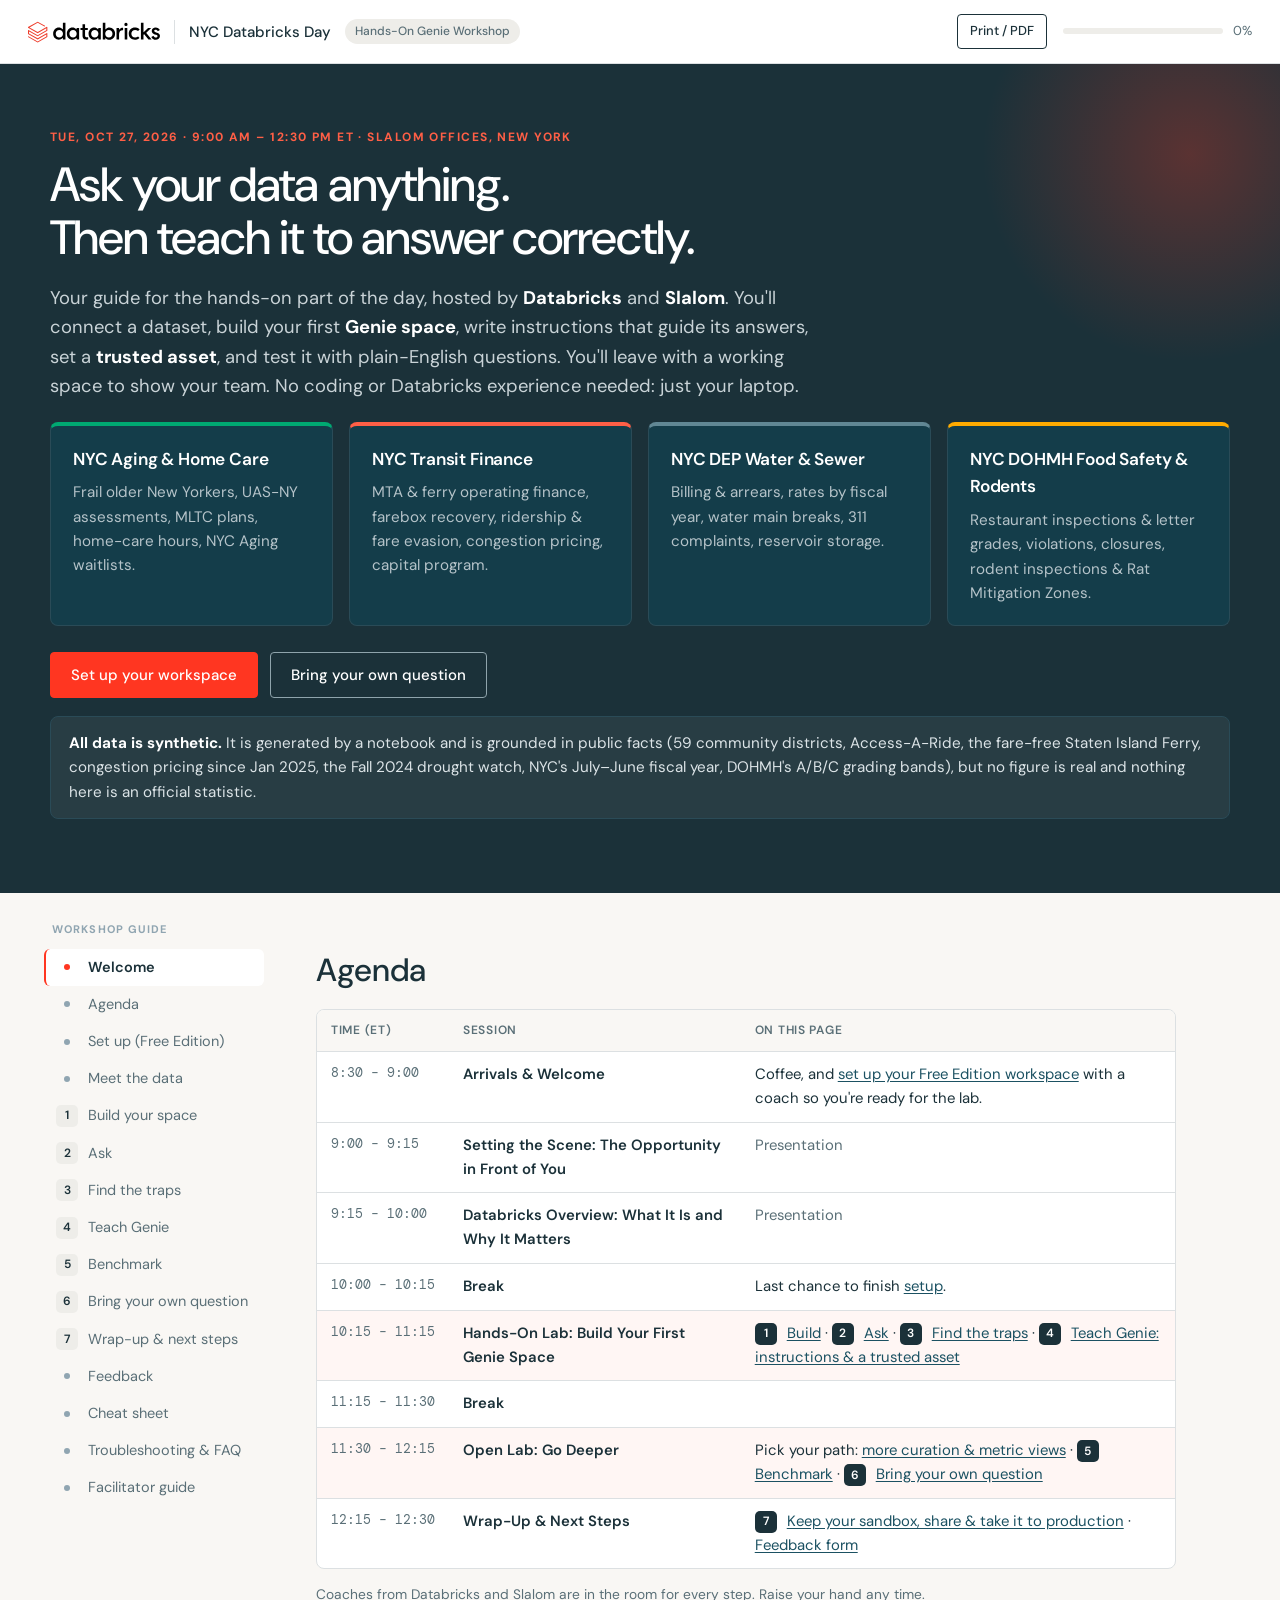
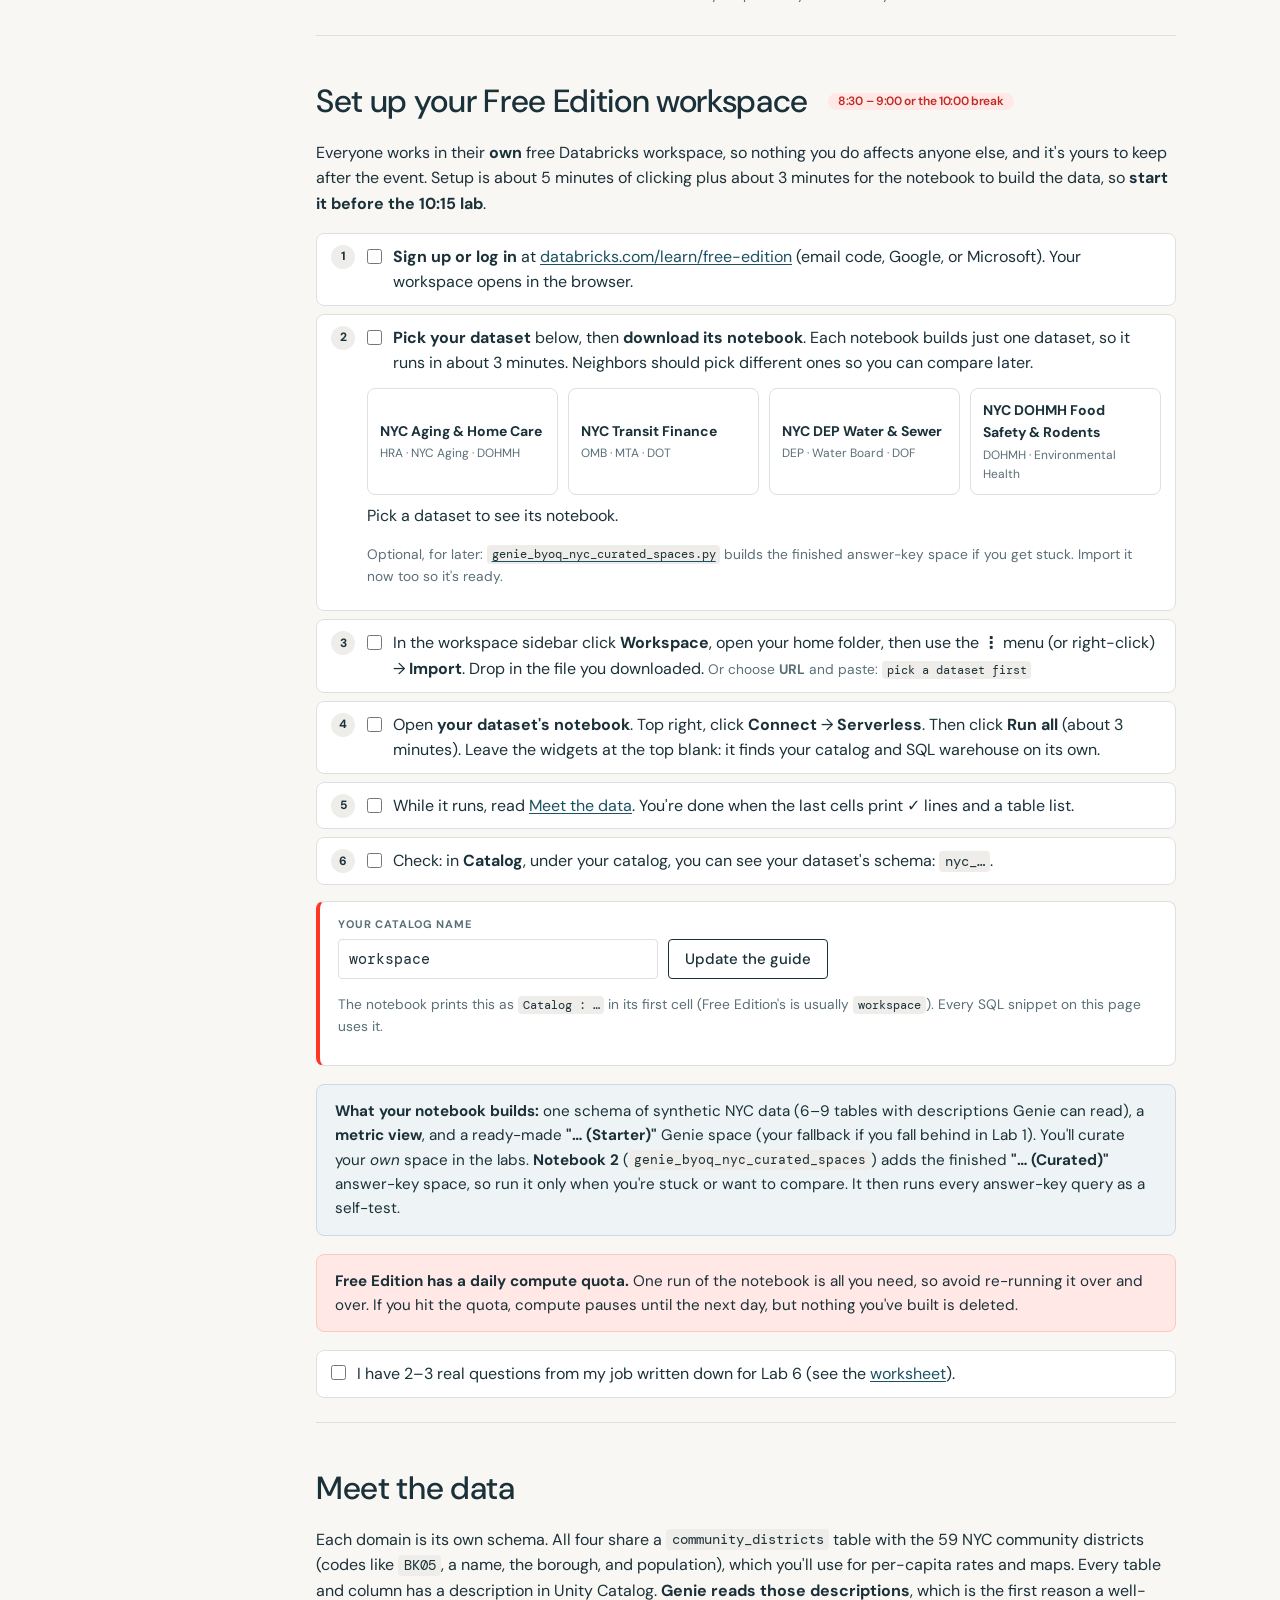
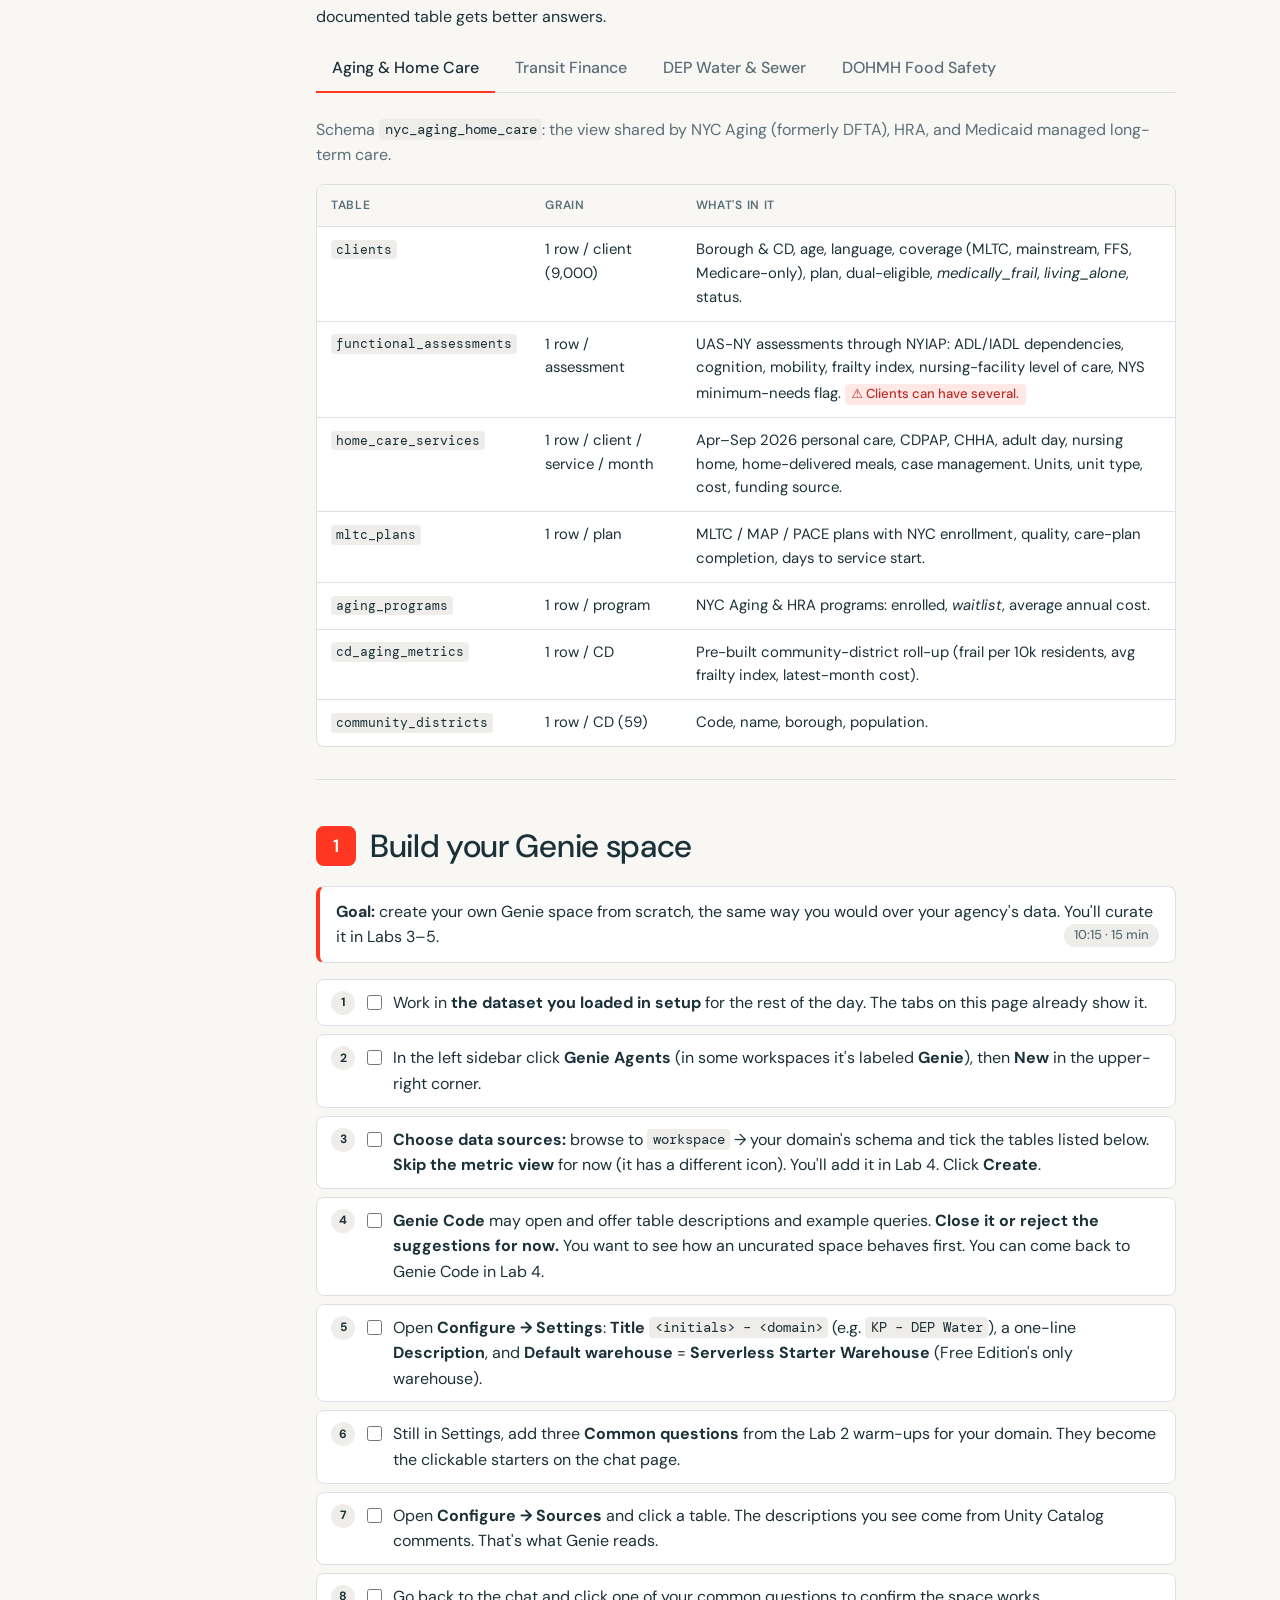
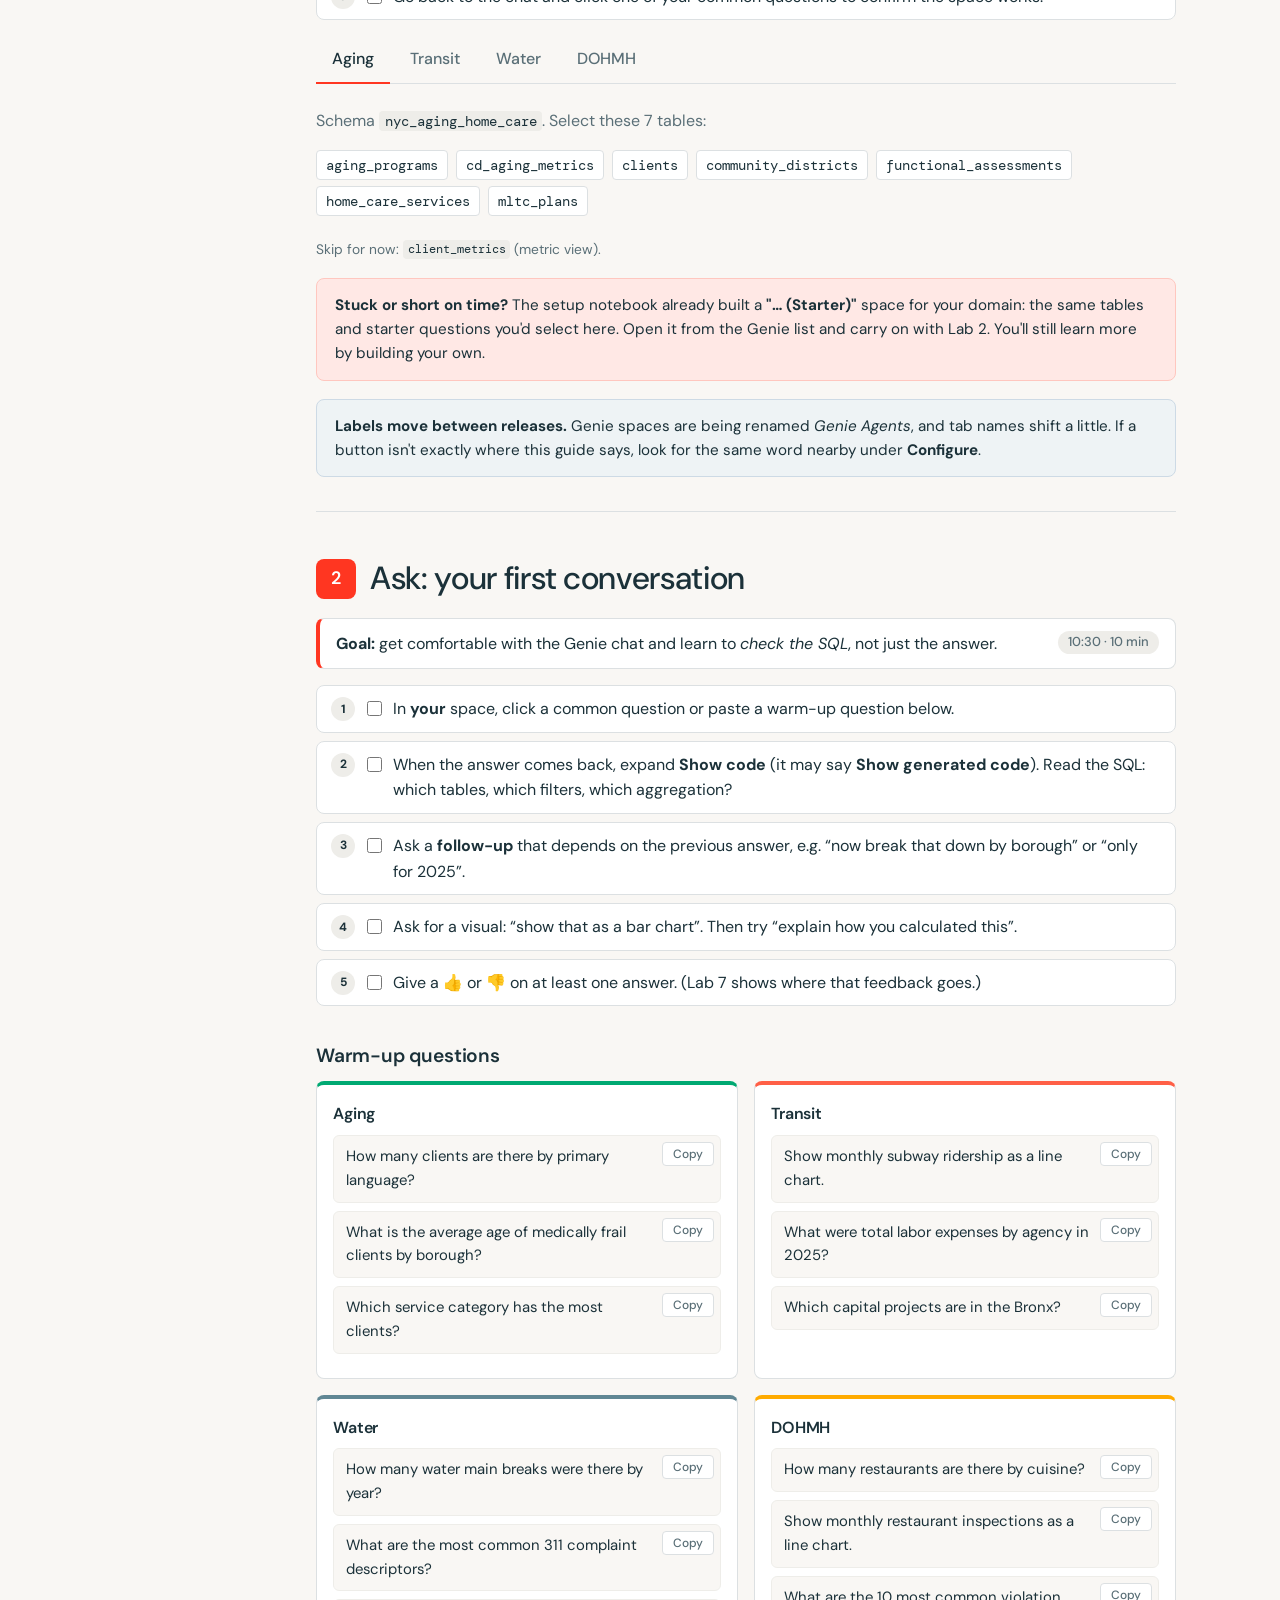
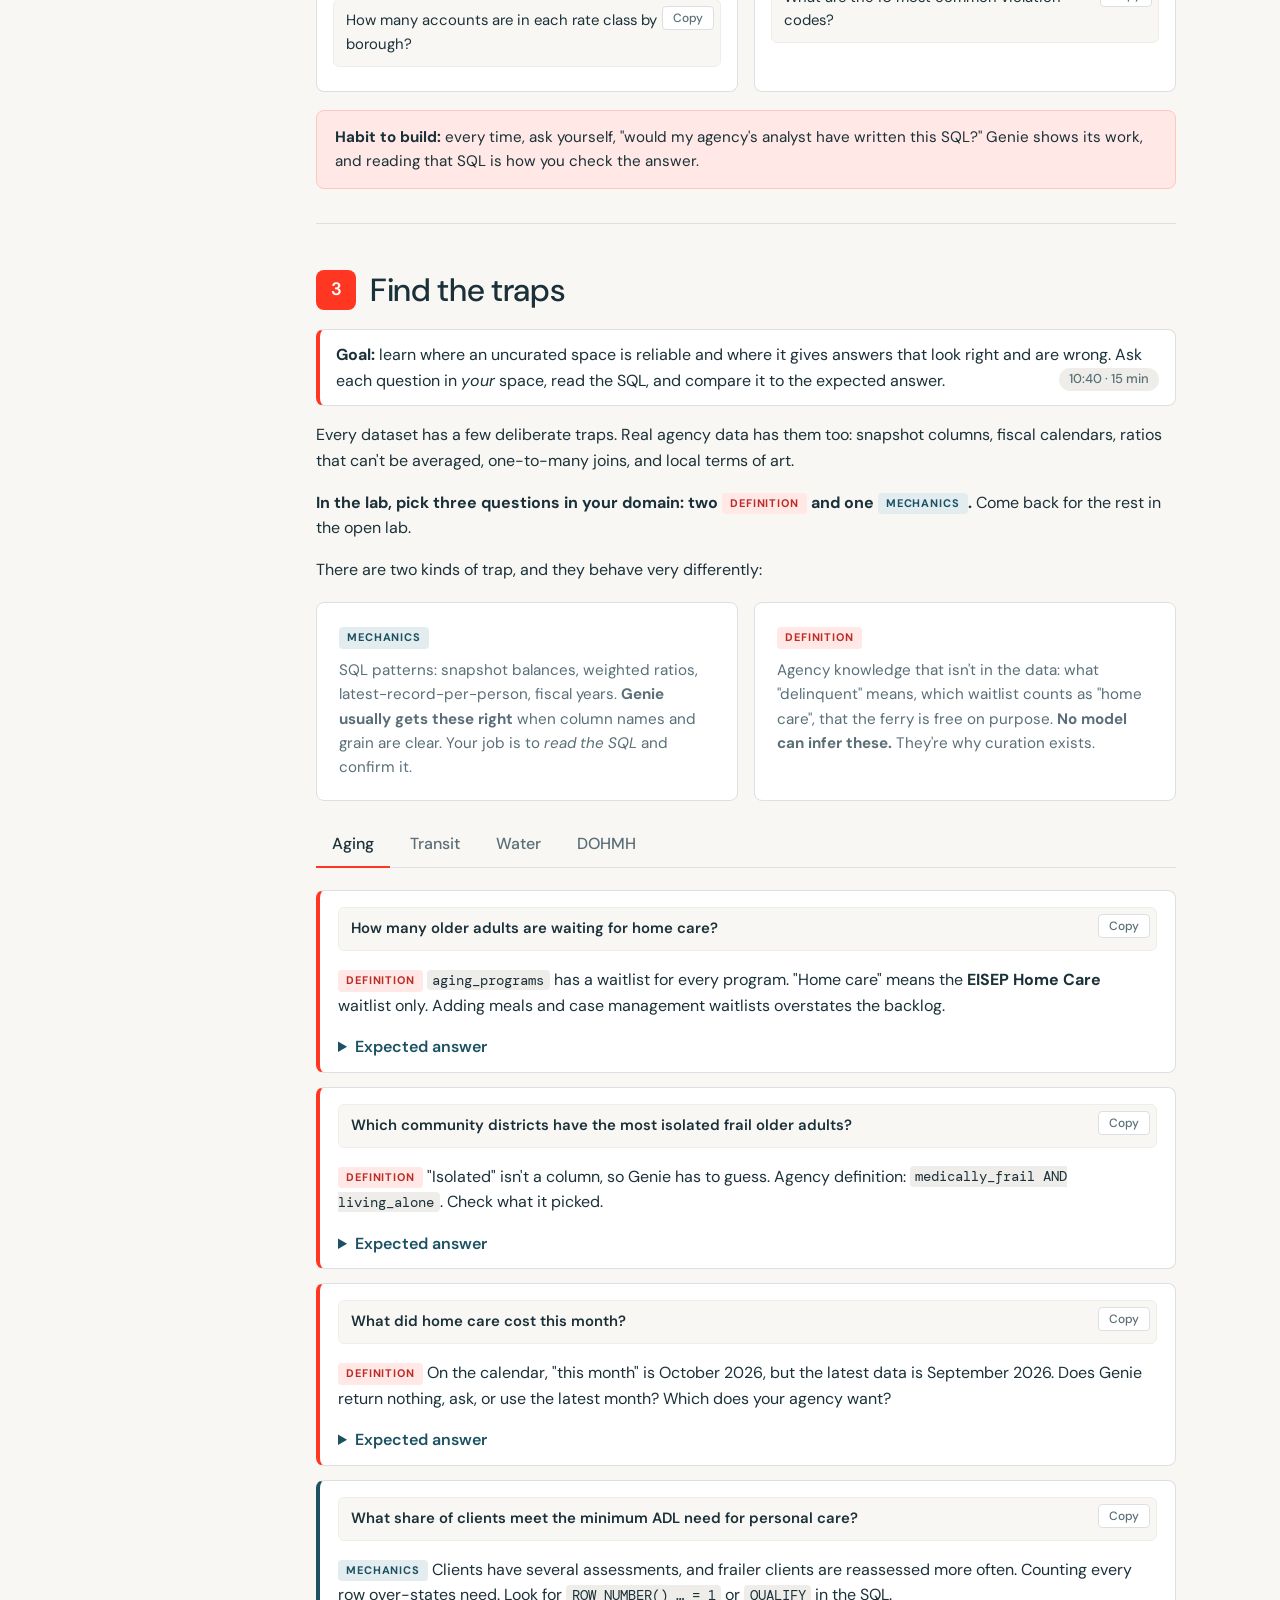
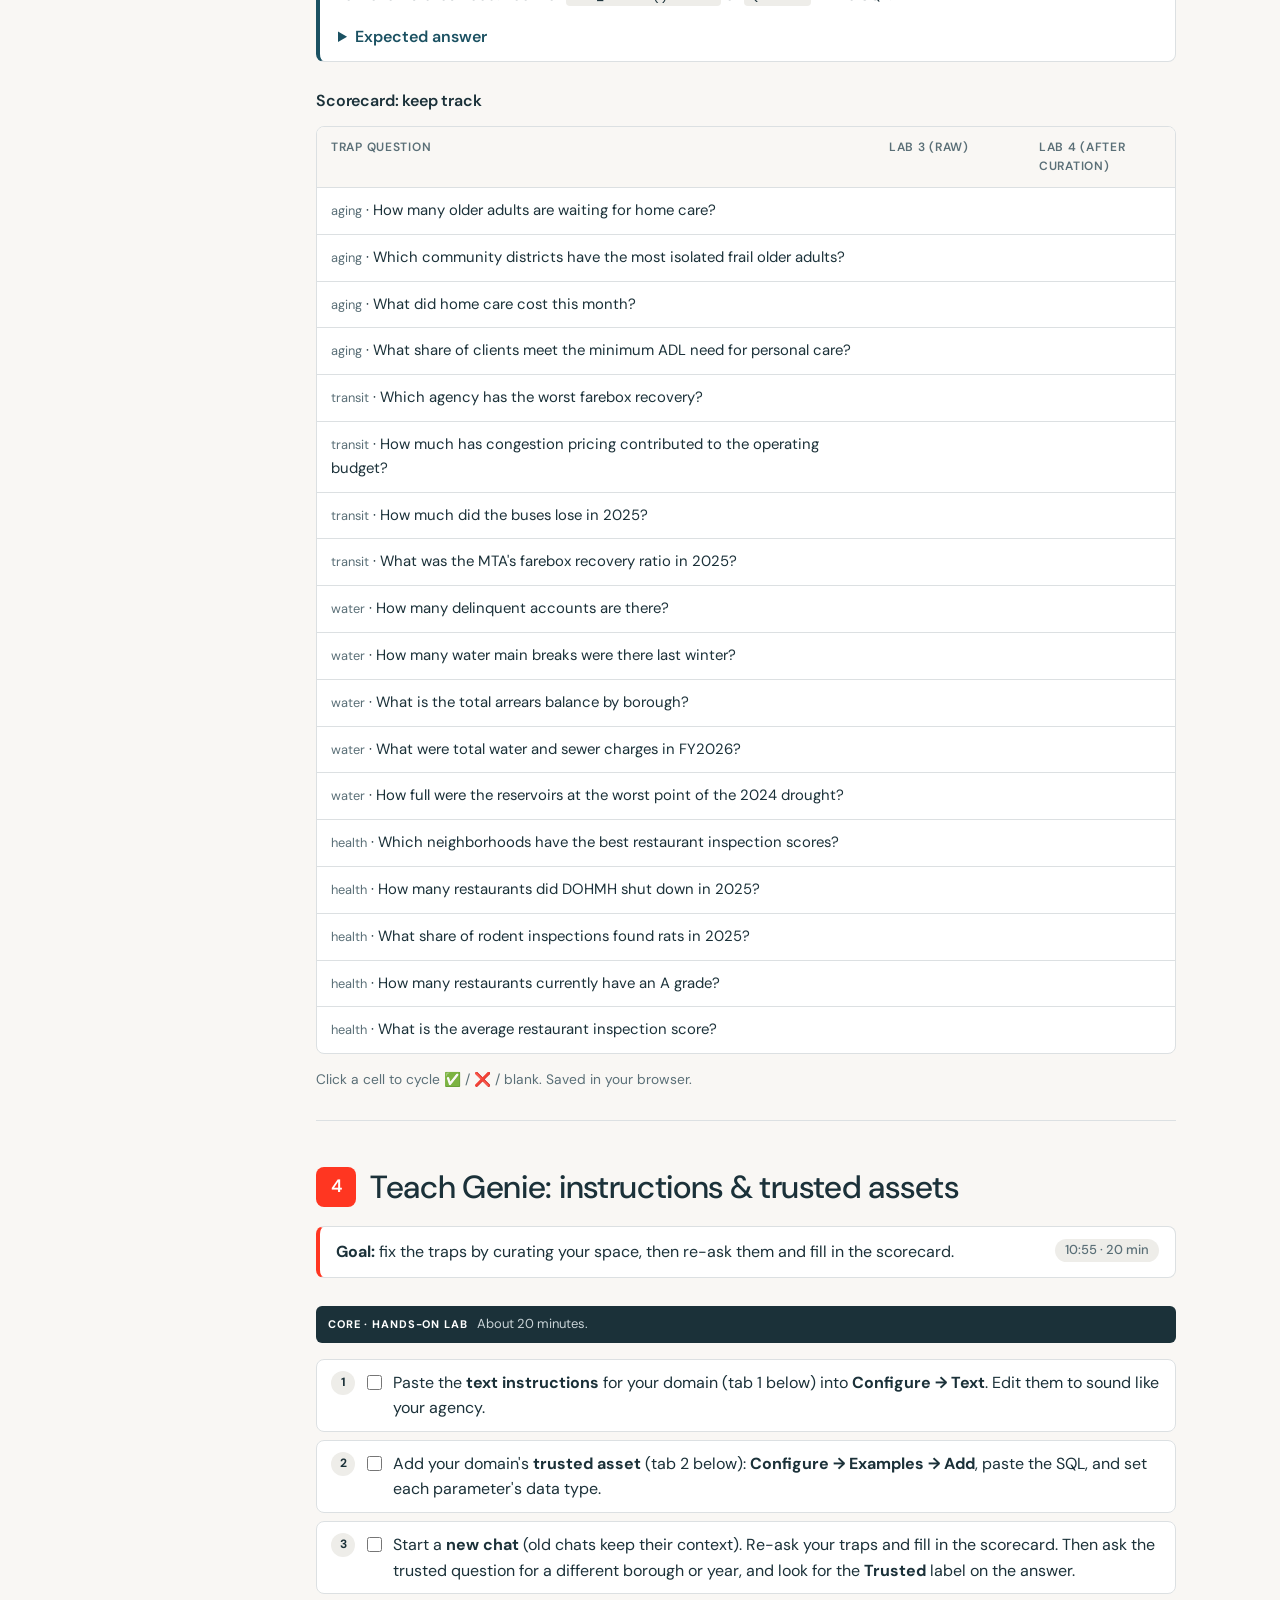
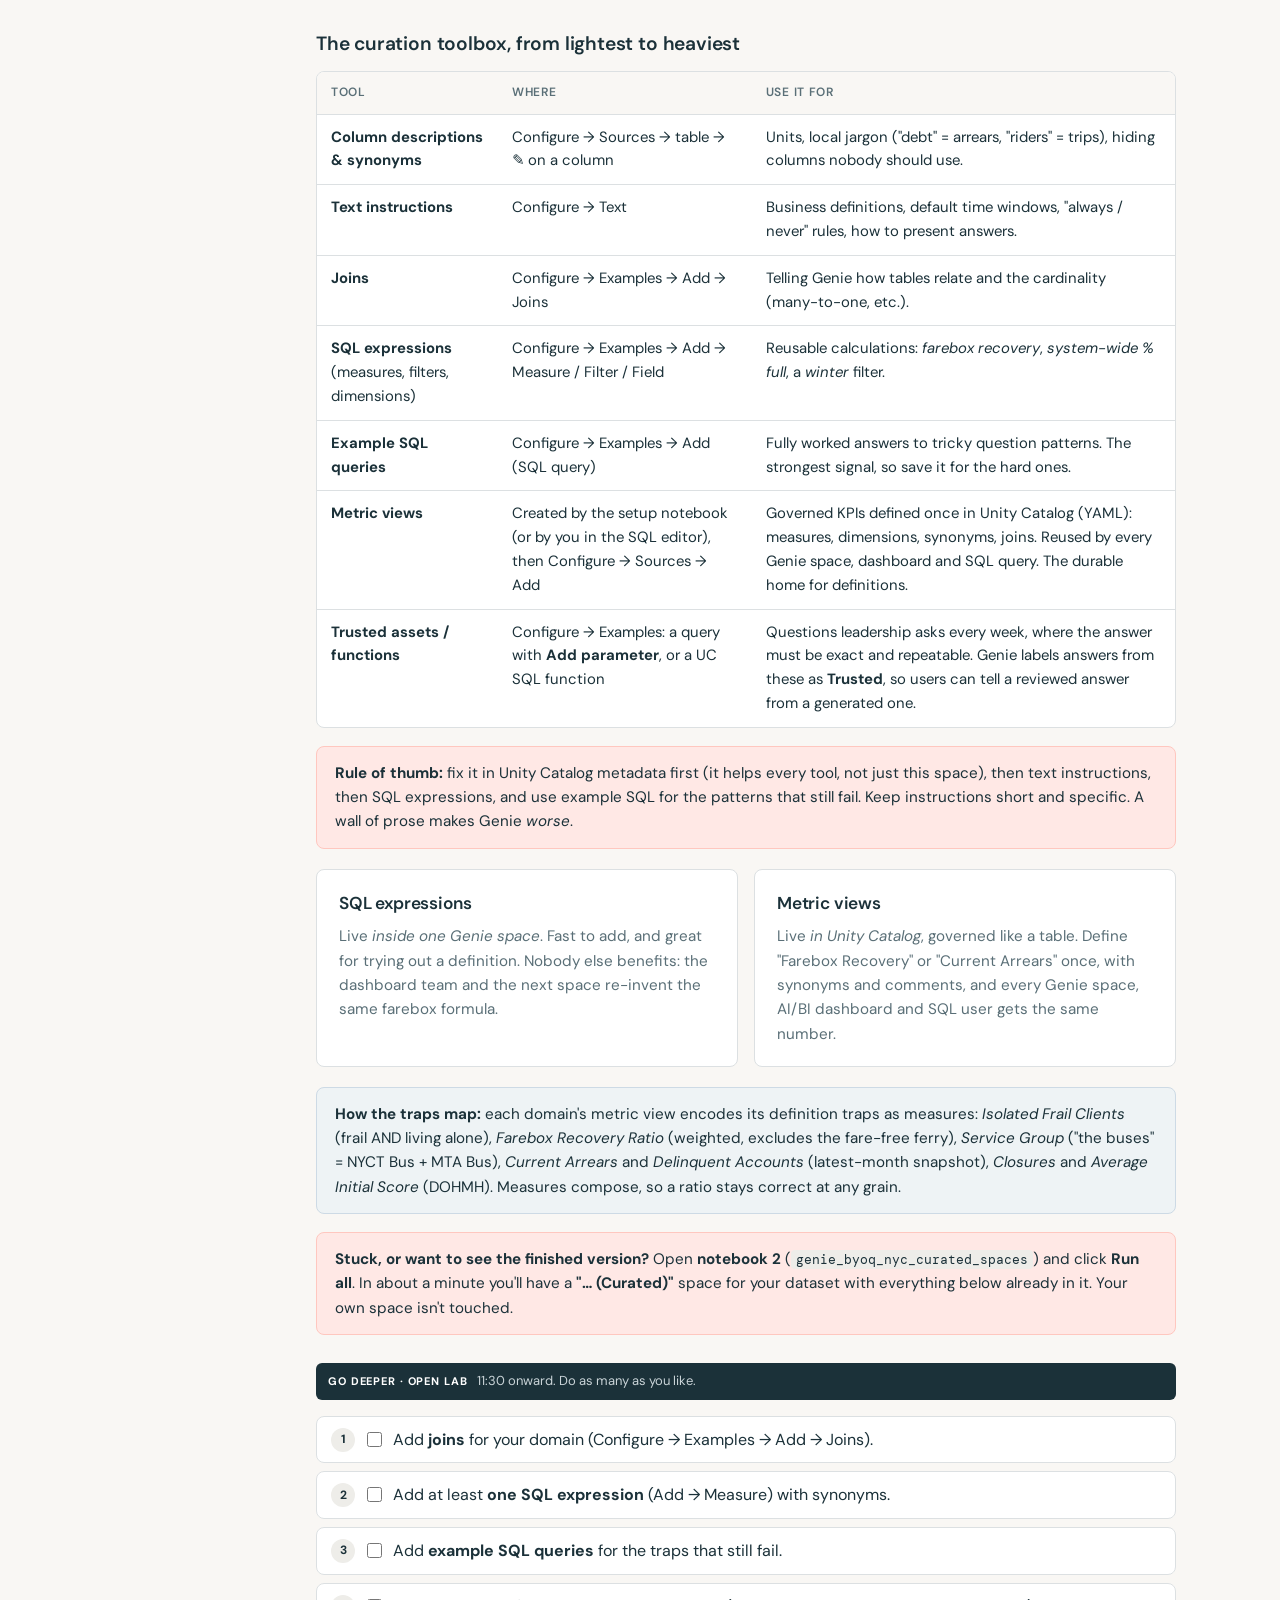
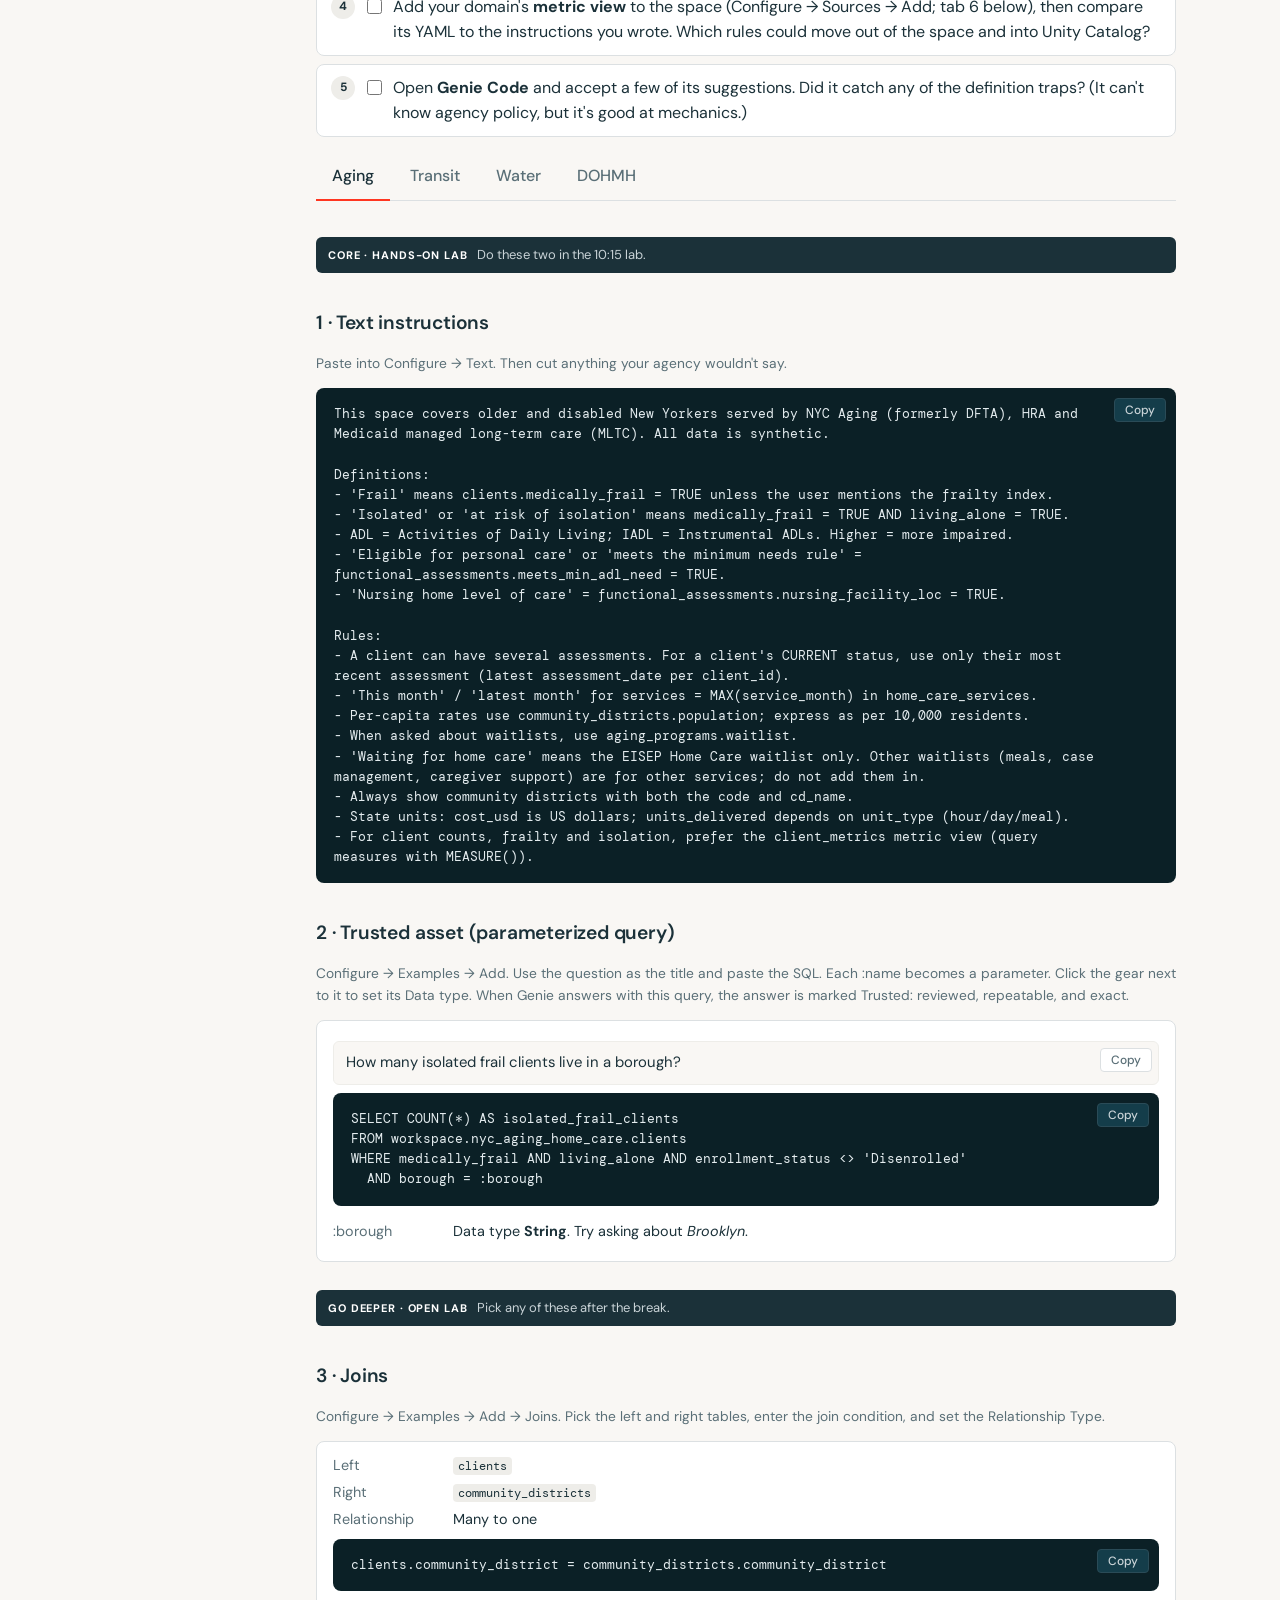
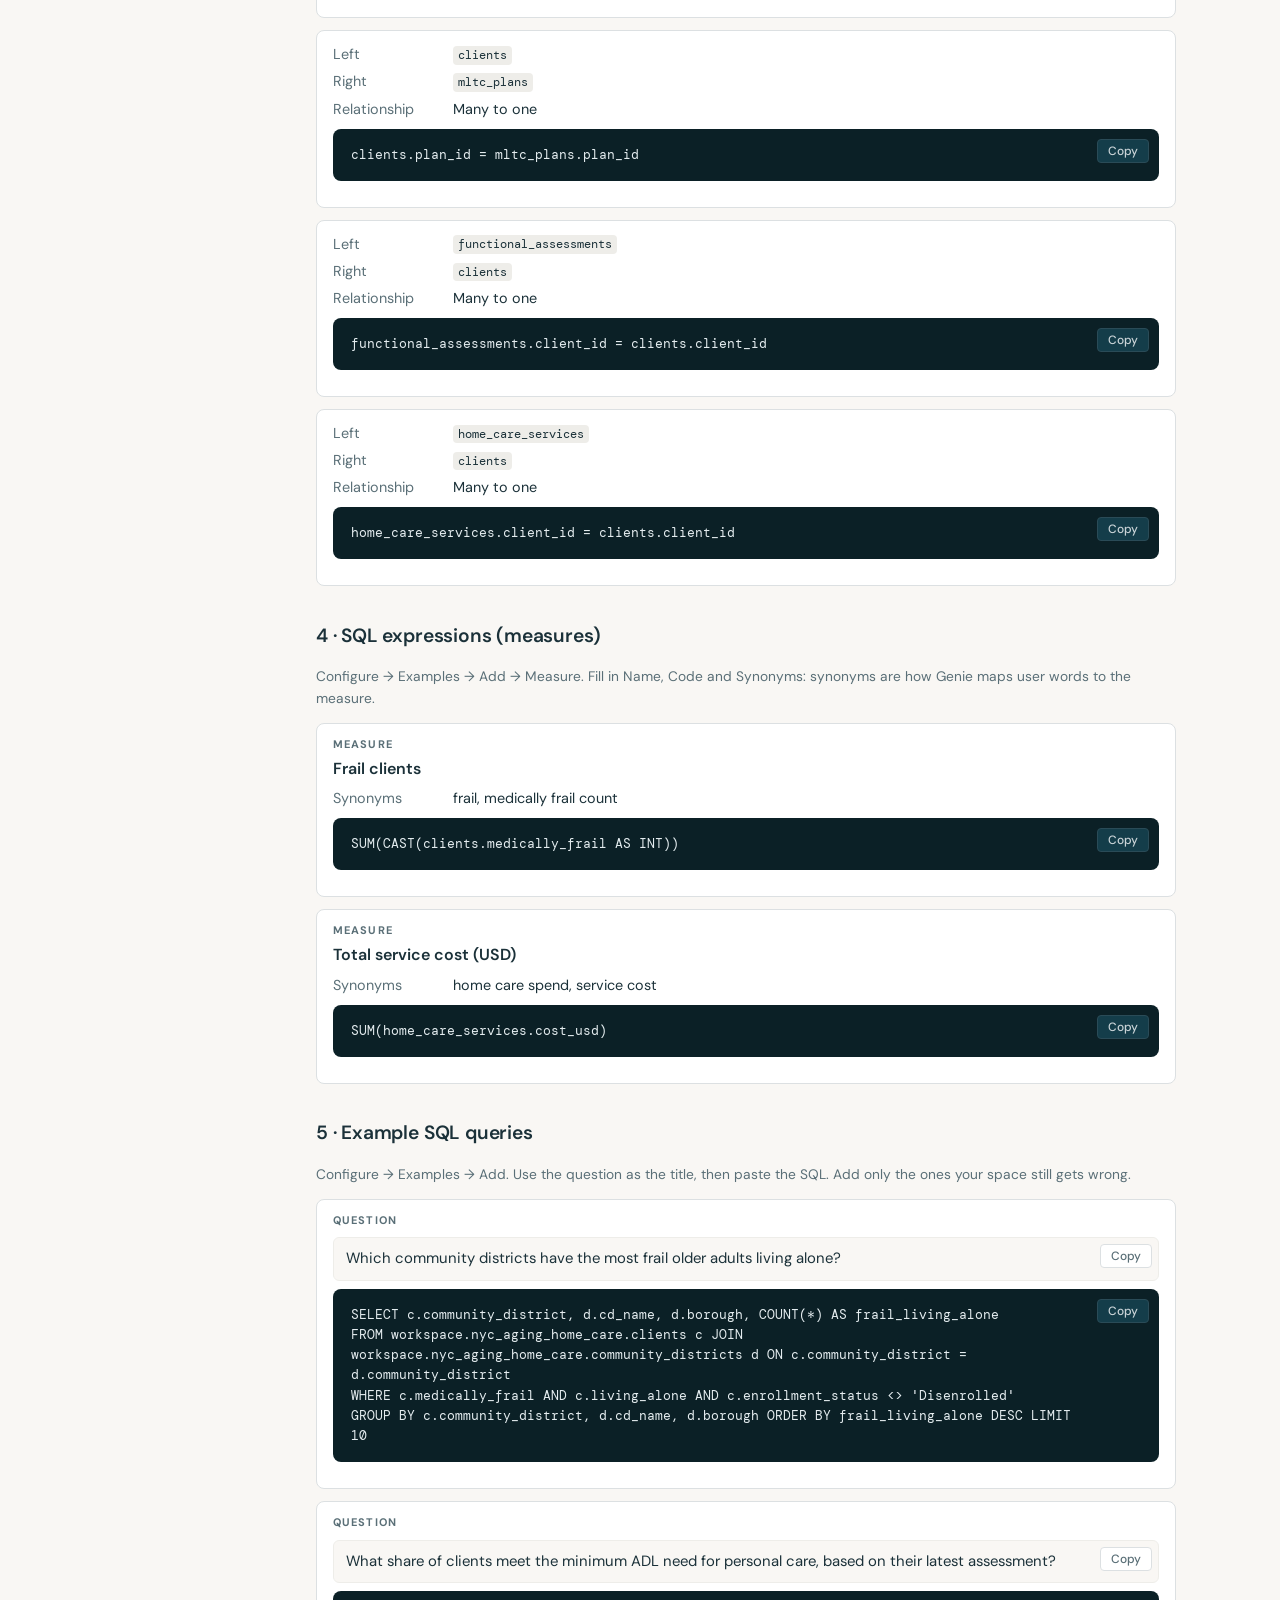
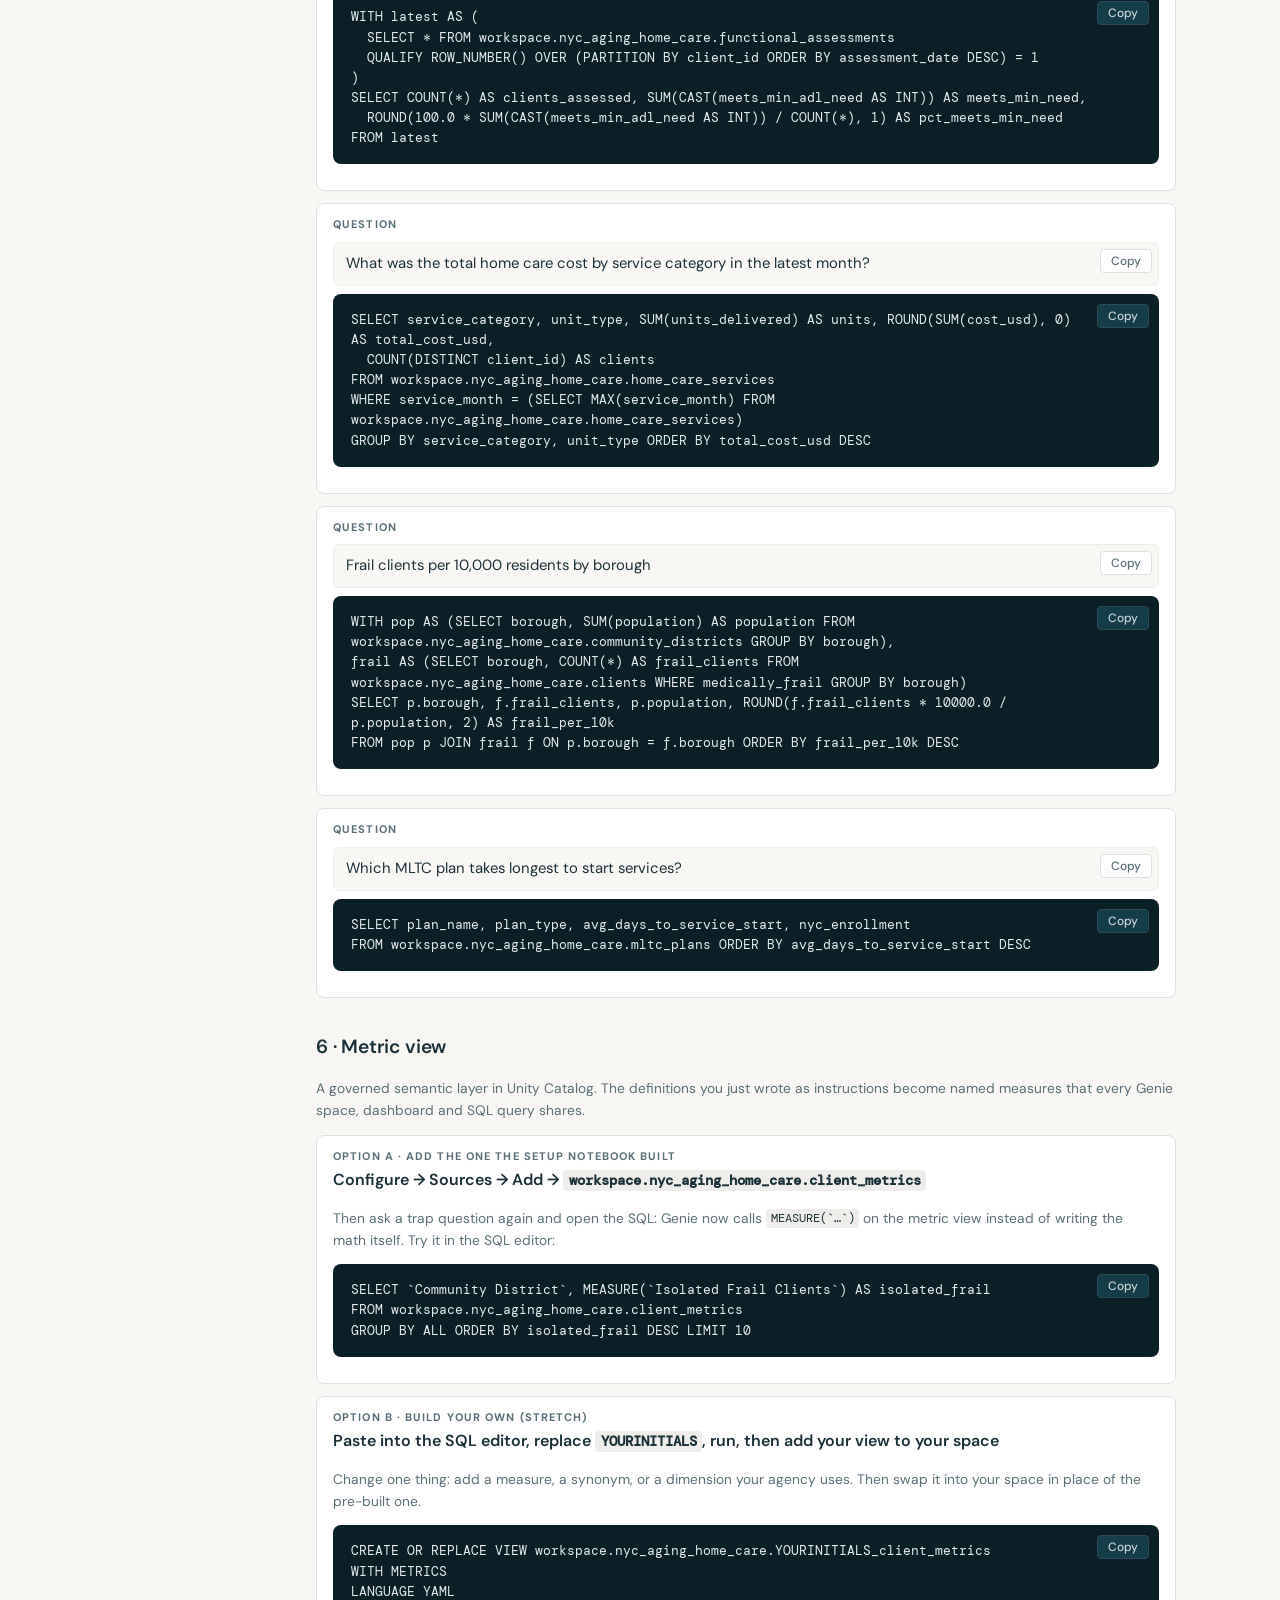
==== commit cd2c133b: "One notebook per dataset, feedback form with QR code, Print/PDF button - genie_nyc_{aging,transit,wa" ====
--- a/site/index.html
+++ b/site/index.html
@@ -14,8 +14,11 @@
 
 <header class="topbar">
   <a class="brand" href="#welcome" style="text-decoration:none"><img src="databricks-logo.svg" alt="Databricks"><span class="divider"></span><span class="title">NYC Databricks Day</span><span class="pill">Hands-On Genie Workshop</span></a>
+  <div class="top-actions">
+  <button class="btn ghost sm" id="print-btn" type="button" title="Print this guide or save it as a PDF">Print / PDF</button>
   <div class="progress-wrap" title="Your progress is saved in this browser">
     <div class="progress"><div id="progress-bar"></div></div><span id="progress-label">0%</span>
+  </div>
   </div>
 </header>
 
@@ -57,6 +60,7 @@
     <a href="#lab5"><span class="bullet sm b-orange">5</span>Benchmark</a>
     <a href="#lab6"><span class="bullet sm b-purple">6</span>Bring your own question</a>
     <a href="#lab7"><span class="bullet sm b-gray">7</span>Wrap-up &amp; next steps</a>
+    <a href="#feedback"><span class="stop"></span>Feedback</a>
     <a href="#cheatsheet"><span class="stop"></span>Cheat sheet</a>
     <a href="#troubleshooting"><span class="stop"></span>Troubleshooting &amp; FAQ</a>
     <a href="#facilitator"><span class="stop"></span>Facilitator guide</a>
@@ -85,7 +89,7 @@
         <a href="#lab4">more curation &amp; metric views</a> ·
         <span class="bullet sm b-orange">5</span> <a href="#lab5">Benchmark</a> ·
         <span class="bullet sm b-purple">6</span> <a href="#lab6">Bring your own question</a></td></tr>
-      <tr><td class="slot">12:15 – 12:30</td><td>Wrap-Up &amp; Next Steps</td><td><span class="bullet sm b-gray">7</span> <a href="#lab7">Keep your sandbox, share &amp; take it to production</a></td></tr>
+      <tr><td class="slot">12:15 – 12:30</td><td>Wrap-Up &amp; Next Steps</td><td><span class="bullet sm b-gray">7</span> <a href="#lab7">Keep your sandbox, share &amp; take it to production</a> · <a href="#feedback">Feedback form</a></td></tr>
     </tbody>
   </table>
   <p class="muted small">Coaches from Databricks and Slalom are in the room for every step. Raise your hand any time.</p>
@@ -95,18 +99,26 @@
 <section id="setup">
   <h2>Set up your Free Edition workspace <span class="when">8:30 – 9:00 or the 10:00 break</span></h2>
   <p>Everyone works in their <strong>own</strong> free Databricks workspace, so nothing you do affects anyone else, and it's yours to keep after the event.
-  Setup is about 5 minutes of clicking plus 5–10 minutes for the notebook to build the data, so <strong>start it before the 10:15 lab</strong>.</p>
+  Setup is about 5 minutes of clicking plus about 3 minutes for the notebook to build the data, so <strong>start it before the 10:15 lab</strong>.</p>
   <ol class="steps" data-group="setup">
     <li><label><input type="checkbox" data-id="s1"> <strong>Sign up or log in</strong> at <a href="https://www.databricks.com/learn/free-edition" target="_blank" rel="noopener">databricks.com/learn/free-edition</a>
       (email code, Google, or Microsoft). Your workspace opens in the browser.</label></li>
-    <li><label><input type="checkbox" data-id="s2"> <strong>Download notebook 1:</strong> <a href="genie_byoq_nyc_workshop.py" download><code>genie_byoq_nyc_workshop.py</code></a>. This is the only one you need to run.
-      <span class="muted small">Optional, for later: notebook 2, <a href="genie_byoq_nyc_curated_spaces.py" download><code>genie_byoq_nyc_curated_spaces.py</code></a>, builds the finished answer-key spaces if you get stuck. Import it now too so it's ready.</span></label></li>
+    <li><label><input type="checkbox" data-id="s2"> <strong>Pick your dataset</strong> below, then <strong>download its notebook</strong>. Each notebook builds just one dataset, so it runs in about 3 minutes.
+      Neighbors should pick different ones so you can compare later.</label>
+      <div class="domain-picker" id="domain-picker">
+        <button type="button" data-pick="aging" data-nb="genie_nyc_aging.py" data-schema="nyc_aging_home_care"><strong>NYC Aging &amp; Home Care</strong><span>HRA · NYC Aging · DOHMH</span></button>
+        <button type="button" data-pick="transit" data-nb="genie_nyc_transit.py" data-schema="nyc_transit_finance"><strong>NYC Transit Finance</strong><span>OMB · MTA · DOT</span></button>
+        <button type="button" data-pick="water" data-nb="genie_nyc_water.py" data-schema="nyc_dep_water"><strong>NYC DEP Water &amp; Sewer</strong><span>DEP · Water Board · DOF</span></button>
+        <button type="button" data-pick="health" data-nb="genie_nyc_dohmh.py" data-schema="nyc_dohmh_food_safety"><strong>NYC DOHMH Food Safety &amp; Rodents</strong><span>DOHMH · Environmental Health</span></button>
+      </div>
+      <p class="nb-download" id="nb-download">Pick a dataset to see its notebook.</p>
+      <p class="muted small">Optional, for later: <a href="genie_byoq_nyc_curated_spaces.py" download><code>genie_byoq_nyc_curated_spaces.py</code></a> builds the finished answer-key space if you get stuck. Import it now too so it's ready.</p></li>
     <li><label><input type="checkbox" data-id="s3"> In the workspace sidebar click <strong>Workspace</strong>, open your home folder, then use the <strong>⋮</strong> menu (or right-click) → <strong>Import</strong>.
-      Drop in the file you downloaded. <span class="muted small">Or choose <strong>URL</strong> and paste: <code id="nb-url">…</code></span></label></li>
-    <li><label><input type="checkbox" data-id="s4"> Open <strong>notebook 1</strong>. Top right, click <strong>Connect</strong> → <strong>Serverless</strong>. Then click <strong>Run all</strong> (about 8–10 minutes).
+      Drop in the file you downloaded. <span class="muted small">Or choose <strong>URL</strong> and paste: <code id="nb-url">pick a dataset first</code></span></label></li>
+    <li><label><input type="checkbox" data-id="s4"> Open <strong>your dataset's notebook</strong>. Top right, click <strong>Connect</strong> → <strong>Serverless</strong>. Then click <strong>Run all</strong> (about 3 minutes).
       Leave the widgets at the top blank: it finds your catalog and SQL warehouse on its own.</label></li>
     <li><label><input type="checkbox" data-id="s5"> While it runs, read <a href="#data">Meet the data</a>. You're done when the last cells print ✓ lines and a table list.</label></li>
-    <li><label><input type="checkbox" data-id="s6"> Check: in <strong>Catalog</strong>, under your catalog, you can see <code>nyc_aging_home_care</code>, <code>nyc_transit_finance</code>, <code>nyc_dep_water</code> and <code>nyc_dohmh_food_safety</code>.</label></li>
+    <li><label><input type="checkbox" data-id="s6"> Check: in <strong>Catalog</strong>, under your catalog, you can see your dataset's schema: <code class="my-schema">nyc_…</code>.</label></li>
   </ol>
   <div class="catalog-box">
     <label for="catalog-input">Your catalog name</label>
@@ -114,9 +126,9 @@
     <p class="muted small">The notebook prints this as <code>Catalog : …</code> in its first cell (Free Edition's is usually <code>workspace</code>).
     Every SQL snippet on this page uses it.</p>
   </div>
-  <div class="callout info"><strong>What notebook 1 builds:</strong> 4 schemas with 29 tables of synthetic NYC data, one <strong>metric view</strong> per domain,
-  and a ready-made <strong>"… (Starter)"</strong> Genie space per domain (your fallback if you fall behind in Lab 1). You'll curate your <em>own</em> space in the labs.
-  <strong>Notebook 2</strong> adds the finished <strong>"… (Curated)"</strong> answer-key spaces, so run it only when you're stuck or want to compare.
+  <div class="callout info"><strong>What your notebook builds:</strong> one schema of synthetic NYC data (6–9 tables with descriptions Genie can read), a <strong>metric view</strong>,
+  and a ready-made <strong>"… (Starter)"</strong> Genie space (your fallback if you fall behind in Lab 1). You'll curate your <em>own</em> space in the labs.
+  <strong>Notebook 2</strong> (<code>genie_byoq_nyc_curated_spaces</code>) adds the finished <strong>"… (Curated)"</strong> answer-key space, so run it only when you're stuck or want to compare.
   It then runs every answer-key query as a self-test.</div>
   <div class="callout tip"><strong>Free Edition has a daily compute quota.</strong> One run of the notebook is all you need, so avoid re-running it over and over.
   If you hit the quota, compute pauses until the next day, but nothing you've built is deleted.</div>
@@ -211,7 +223,7 @@
   <h2><span class="bullet b-red">1</span> Build your Genie space</h2>
   <p class="goal"><strong>Goal:</strong> create your own Genie space from scratch, the same way you would over your agency's data. You'll curate it in Labs 3–5. <span class="time">10:15 · 15 min</span></p>
   <ol class="steps" data-group="lab1">
-    <li><label><input type="checkbox" data-id="l1a"> <strong>Pick one domain</strong> for the rest of the day. Neighbors should pick different ones so you can compare later.</label></li>
+    <li><label><input type="checkbox" data-id="l1a"> Work in <strong>the dataset you loaded in setup</strong> for the rest of the day. The tabs on this page already show it.</label></li>
     <li><label><input type="checkbox" data-id="l1b"> In the left sidebar click <strong>Genie Agents</strong> (in some workspaces it's labeled <strong>Genie</strong>), then <strong>New</strong> in the upper-right corner.</label></li>
     <li><label><input type="checkbox" data-id="l1c"> <strong>Choose data sources:</strong> browse to <code><span class="cfg" data-cfg="catalog">workspace</span></code> → your domain's schema and tick the tables listed below. <strong>Skip the metric view</strong> for now (it has a different icon). You'll add it in Lab 4. Click <strong>Create</strong>.</label></li>
     <li><label><input type="checkbox" data-id="l1d"> <strong>Genie Code</strong> may open and offer table descriptions and example queries. <strong>Close it or reject the suggestions for now.</strong> You want to see how an uncurated space behaves first. You can come back to Genie Code in Lab 4.</label></li>
@@ -464,7 +476,7 @@
   so a ratio stays correct at any grain.</div>
 
   <div class="callout tip"><strong>Stuck, or want to see the finished version?</strong> Open <strong>notebook 2</strong> (<code>genie_byoq_nyc_curated_spaces</code>) and click <strong>Run all</strong>.
-  In about a minute you'll have a <strong>"… (Curated)"</strong> space for every domain with everything below already in it. Your own space isn't touched.</div>
+  In about a minute you'll have a <strong>"… (Curated)"</strong> space for your dataset with everything below already in it. Your own space isn't touched.</div>
   <p class="phase"><span>Go deeper · Open lab</span> 11:30 onward. Do as many as you like.</p>
   <ol class="steps" data-group="lab4b">
     <li><label><input type="checkbox" data-id="l4b"> Add <strong>joins</strong> for your domain (Configure → Examples → Add → Joins).</label></li>
@@ -593,6 +605,19 @@
   </div>
 </section>
 
+<!-- ============================================================ FEEDBACK -->
+<section id="feedback">
+  <h2>Tell us how it went</h2>
+  <div class="feedback-box">
+    <div>
+      <p class="lead">Two minutes, and only the first question is required. Your answers shape the next session.
+      If you'd like help piloting Genie on your agency's own data, say so at the end and we'll follow up.</p>
+      <a class="btn" href="https://docs.google.com/forms/d/e/1FAIpQLSdiCpmoeixrQxdm2DWbAYy2utduESC6DTTvRl7pGbf2578_gA/viewform" target="_blank" rel="noopener">Open the feedback form</a>
+    </div>
+    <figure class="qr"><img src="feedback-qr.svg" alt="QR code linking to the workshop feedback form" width="200" height="200"><figcaption>Scan with your phone</figcaption></figure>
+  </div>
+</section>
+
 <!-- ============================================================ CHEAT SHEET -->
 <section id="cheatsheet">
   <h2>Cheat sheet</h2>
@@ -636,7 +661,8 @@
     <li>Do a full dry run in a fresh Free Edition account: import, Run all, build a space, open the Curated space. Note anything that has moved in the UI.</li>
     <li>Have a backup: a pre-built Free Edition workspace you can screen-share if someone's account or network fails.</li>
   </ol></details>
-  <details class="faq"><summary>What the notebook does</summary><p>It auto-detects the catalog (<code>current_catalog()</code>, usually <code>workspace</code>) and the SQL warehouse. It builds 4 schemas, 29 tables and 4 metric views,
+  <details class="faq"><summary>What the notebooks do</summary><p>Attendees run <strong>one</strong> dataset notebook (<code>genie_nyc_aging</code>, <code>genie_nyc_transit</code>, <code>genie_nyc_water</code> or <code>genie_nyc_dohmh</code>). They're generated from the all-in-one
+  <a href="genie_byoq_nyc_workshop.py" download><code>genie_byoq_nyc_workshop.py</code></a> by <code>build_domain_notebooks.py</code>; the all-in-one builds all four datasets for a facilitator demo workspace. Each notebook auto-detects the catalog (<code>current_catalog()</code>, usually <code>workspace</code>) and the SQL warehouse. It builds 4 schemas, 29 tables and 4 metric views,
   creates a Starter space for each of the four domains, and runs every answer-key query as a self-test. <strong>Notebook 2</strong> (<code>genie_byoq_nyc_curated_spaces</code>) creates the four Curated answer-key spaces in about a minute. It's generated from notebook 1's answer key by <code>build_curated_notebook.py</code>, so the two always match. Notebook 1 widgets: <code>genie_spaces</code> (starter / both / curated / none),
   <code>metadata_level</code> (basic / rich), <code>share_with_group</code> (paid workspaces only). Re-running is safe: same seeds, same numbers, and spaces are updated in place by title.</p></details>
   <details class="faq"><summary>Demo: "metadata alone" (optional, 10 min)</summary><p>On your own workspace after Lab 3, re-run with
--- a/site/styles.css
+++ b/site/styles.css
@@ -243,3 +243,27 @@
 .qcol.health { border-top-color: var(--health); }
 .qgrid { grid-template-columns: repeat(2, 1fr); }
 @media (max-width: 1000px) { .cards.four { grid-template-columns: 1fr; } .qgrid { grid-template-columns: 1fr; } }
+
+/* top actions, dataset picker, feedback */
+.top-actions { display: flex; align-items: center; gap: 16px; }
+.btn.sm { padding: 6px 12px; font-size: 13px; }
+.domain-picker { display: grid; grid-template-columns: repeat(4, 1fr); gap: 10px; margin: 12px 0 8px; }
+.domain-picker button { text-align: left; font: inherit; background: var(--white); border: 1px solid var(--line); border-radius: var(--radius);
+  padding: 10px 12px; cursor: pointer; color: var(--navy); }
+.domain-picker button strong { display: block; font-size: 14px; }
+.domain-picker button span { display: block; font-size: 12px; color: var(--slate); margin-top: 2px; }
+.domain-picker button:hover { border-color: var(--navy); }
+.domain-picker button.active { border: 2px solid var(--lava); background: var(--lava-100); padding: 9px 11px; }
+.nb-download { margin: 6px 0; } .nb-download .btn { padding: 8px 16px; }
+.feedback-box { display: flex; gap: 28px; align-items: center; background: var(--white); border: 1px solid var(--line); border-top: 4px solid var(--lava);
+  border-radius: var(--radius); padding: 20px 24px; }
+.feedback-box .lead { margin-top: 0; }
+.qr { margin: 0; text-align: center; flex: none; }
+.qr img { display: block; width: 200px; height: 200px; }
+.qr figcaption { font-size: 12px; color: var(--slate); margin-top: 4px; }
+@media (max-width: 1000px) { .domain-picker { grid-template-columns: 1fr 1fr; } .feedback-box { flex-direction: column; } }
+@media print {
+  .top-actions, .domain-picker, .nb-download, .byoq-card .rm, #byoq-add, .export-box .export-btns { display: none !important; }
+  .feedback-box { break-inside: avoid; }
+  a[href^="http"]:not(.btn)::after { content: " (" attr(href) ")"; font-size: .8em; color: var(--slate); }
+}
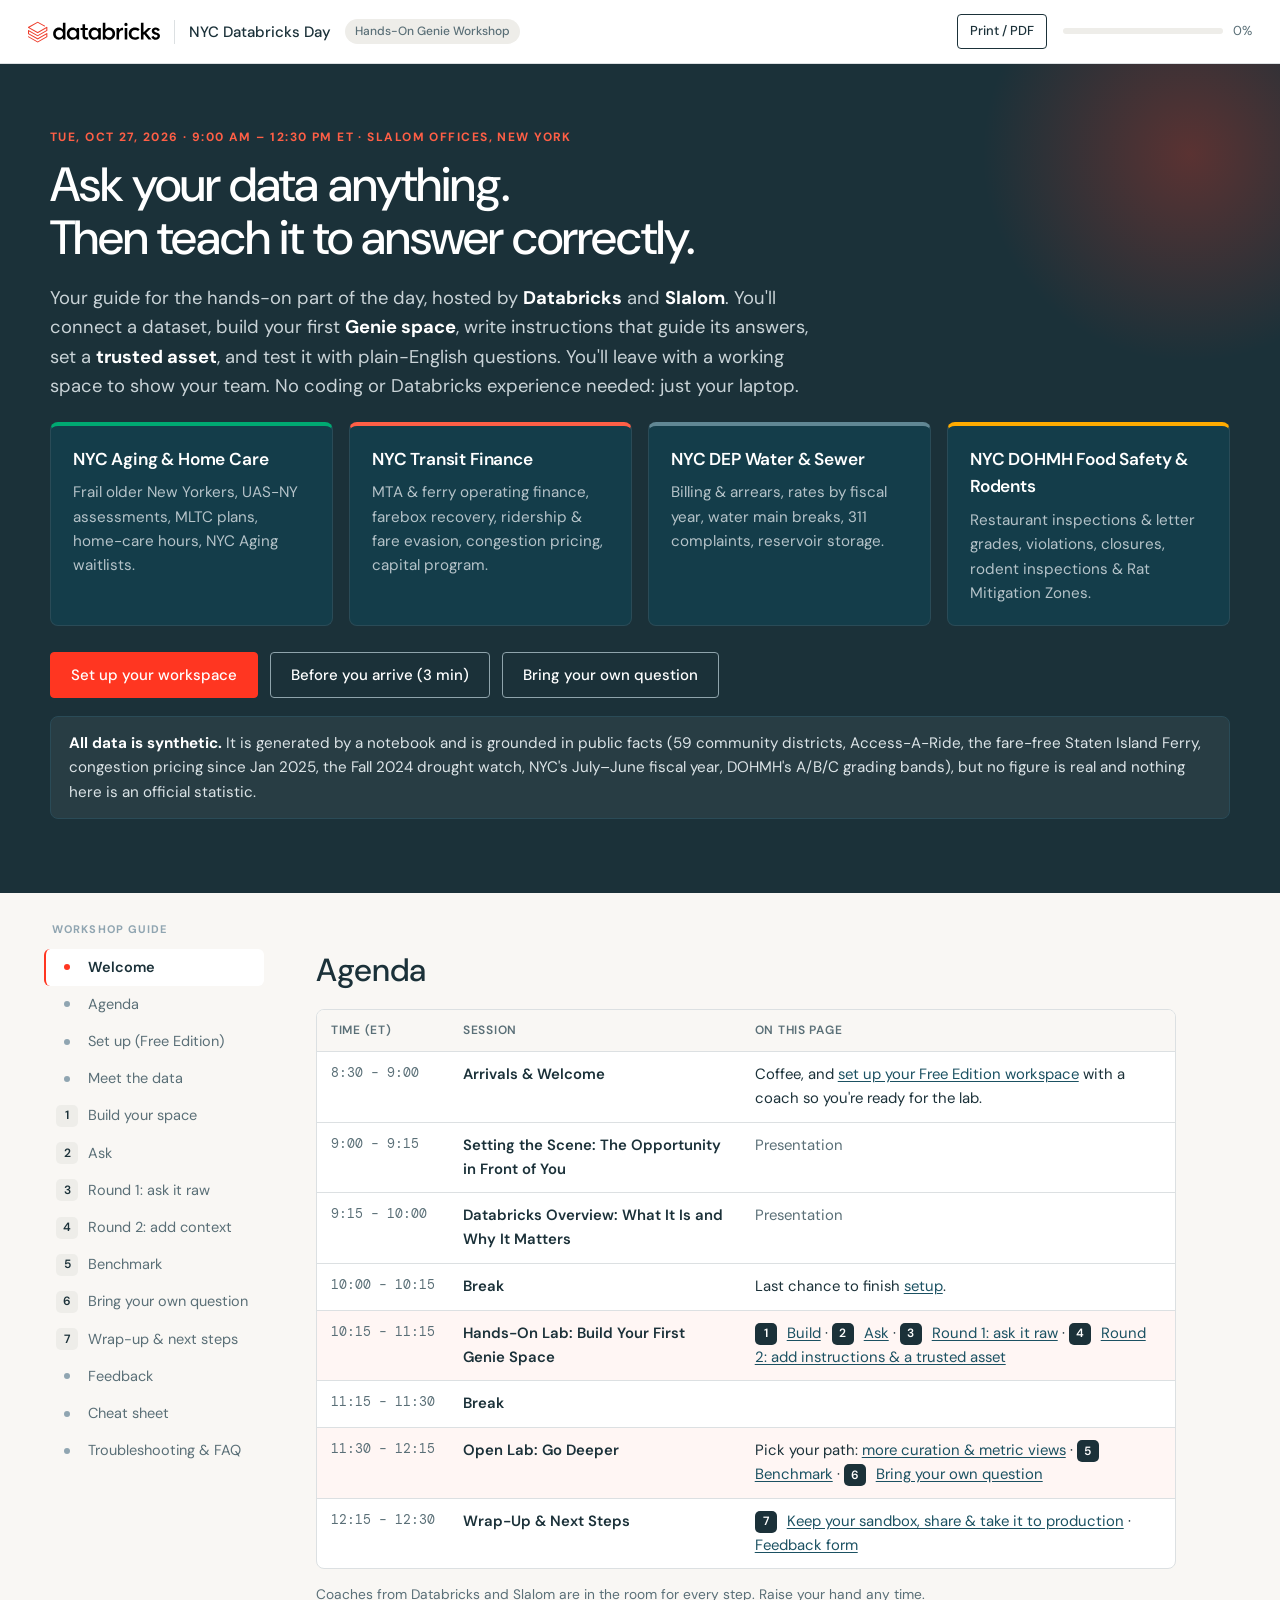
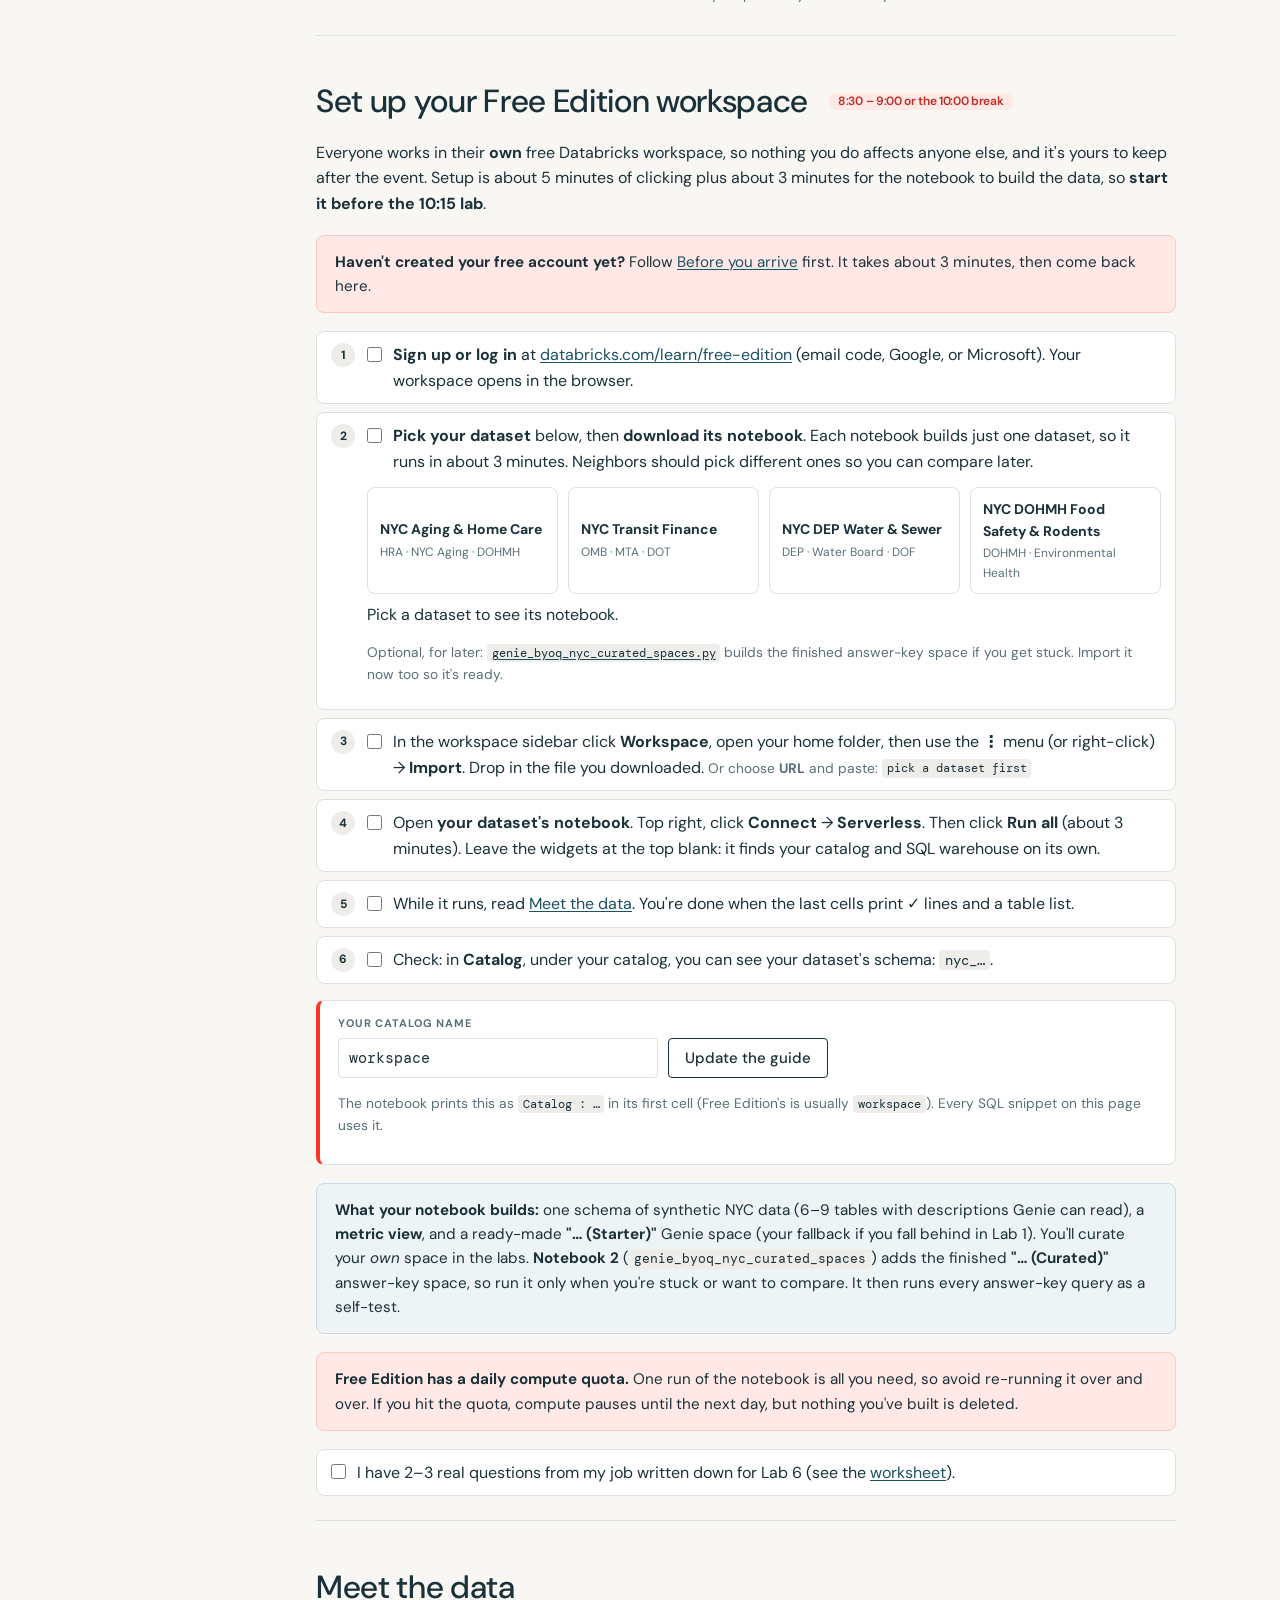
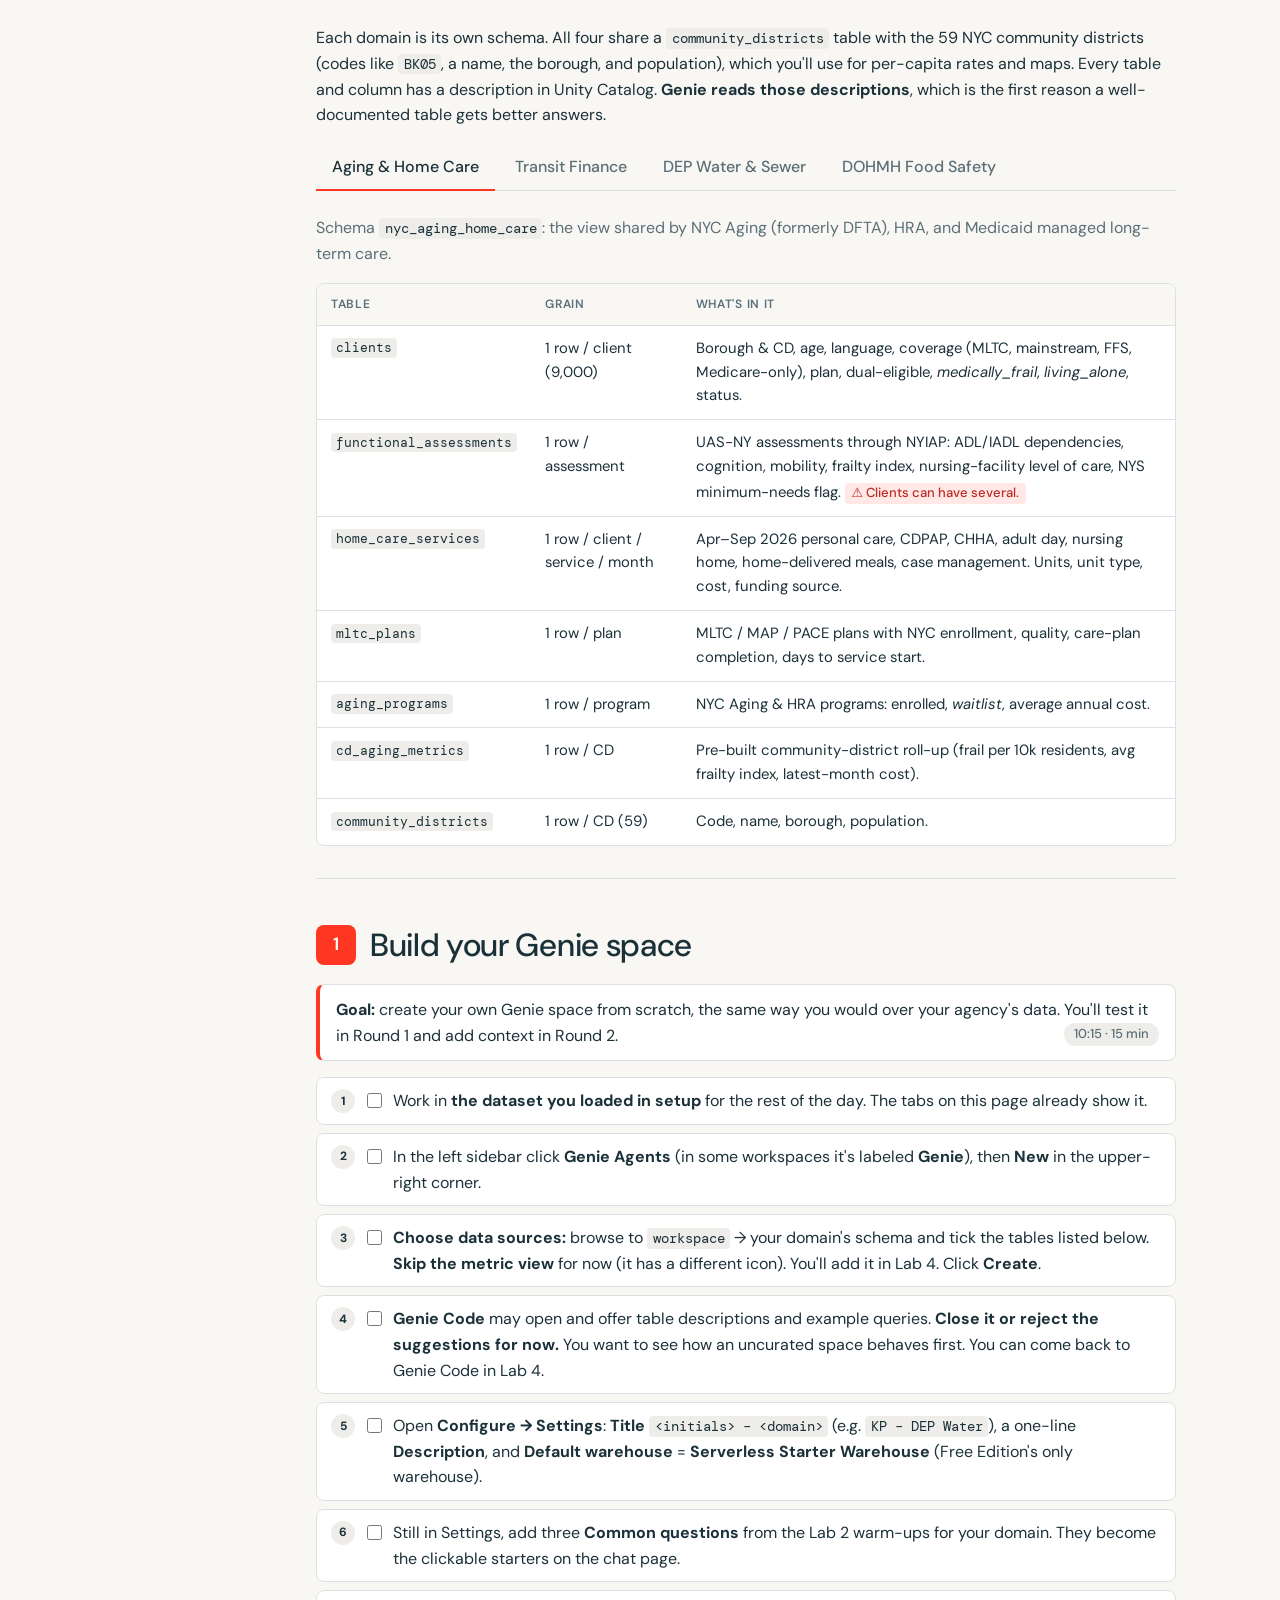
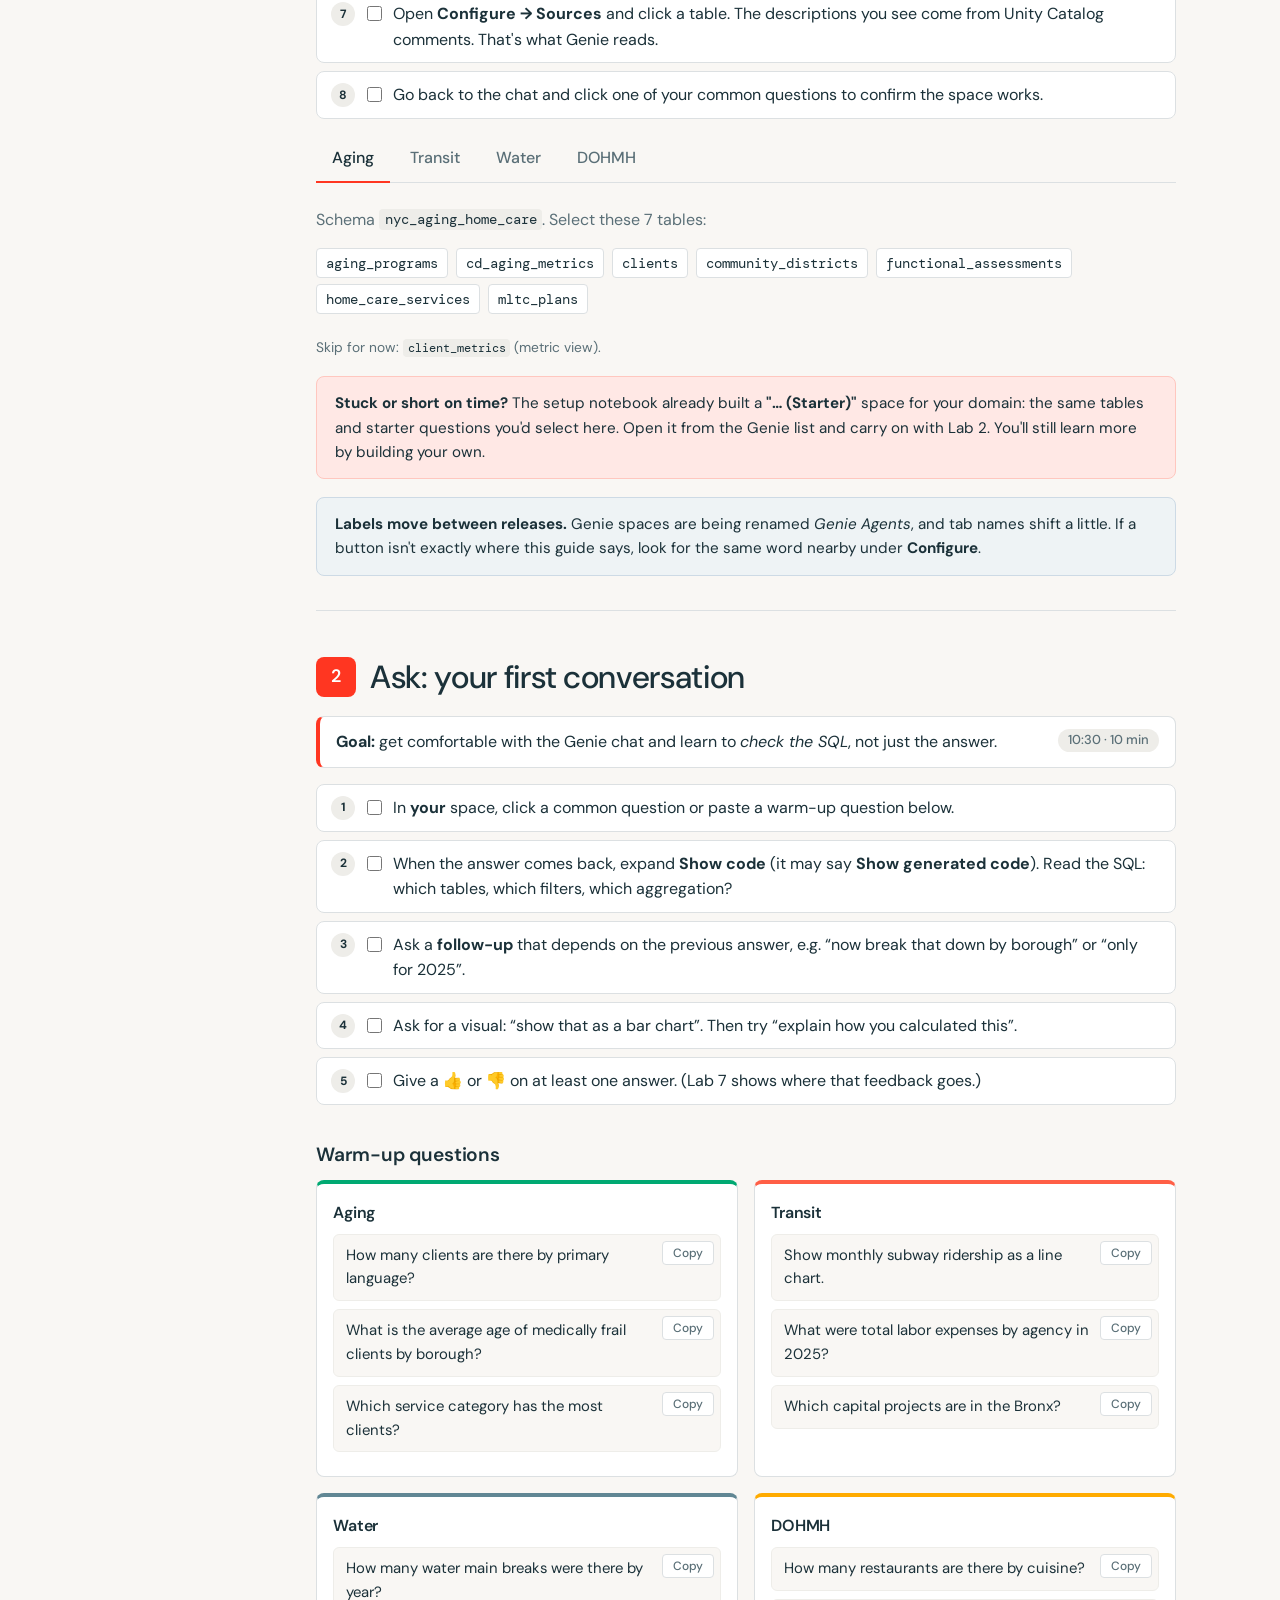
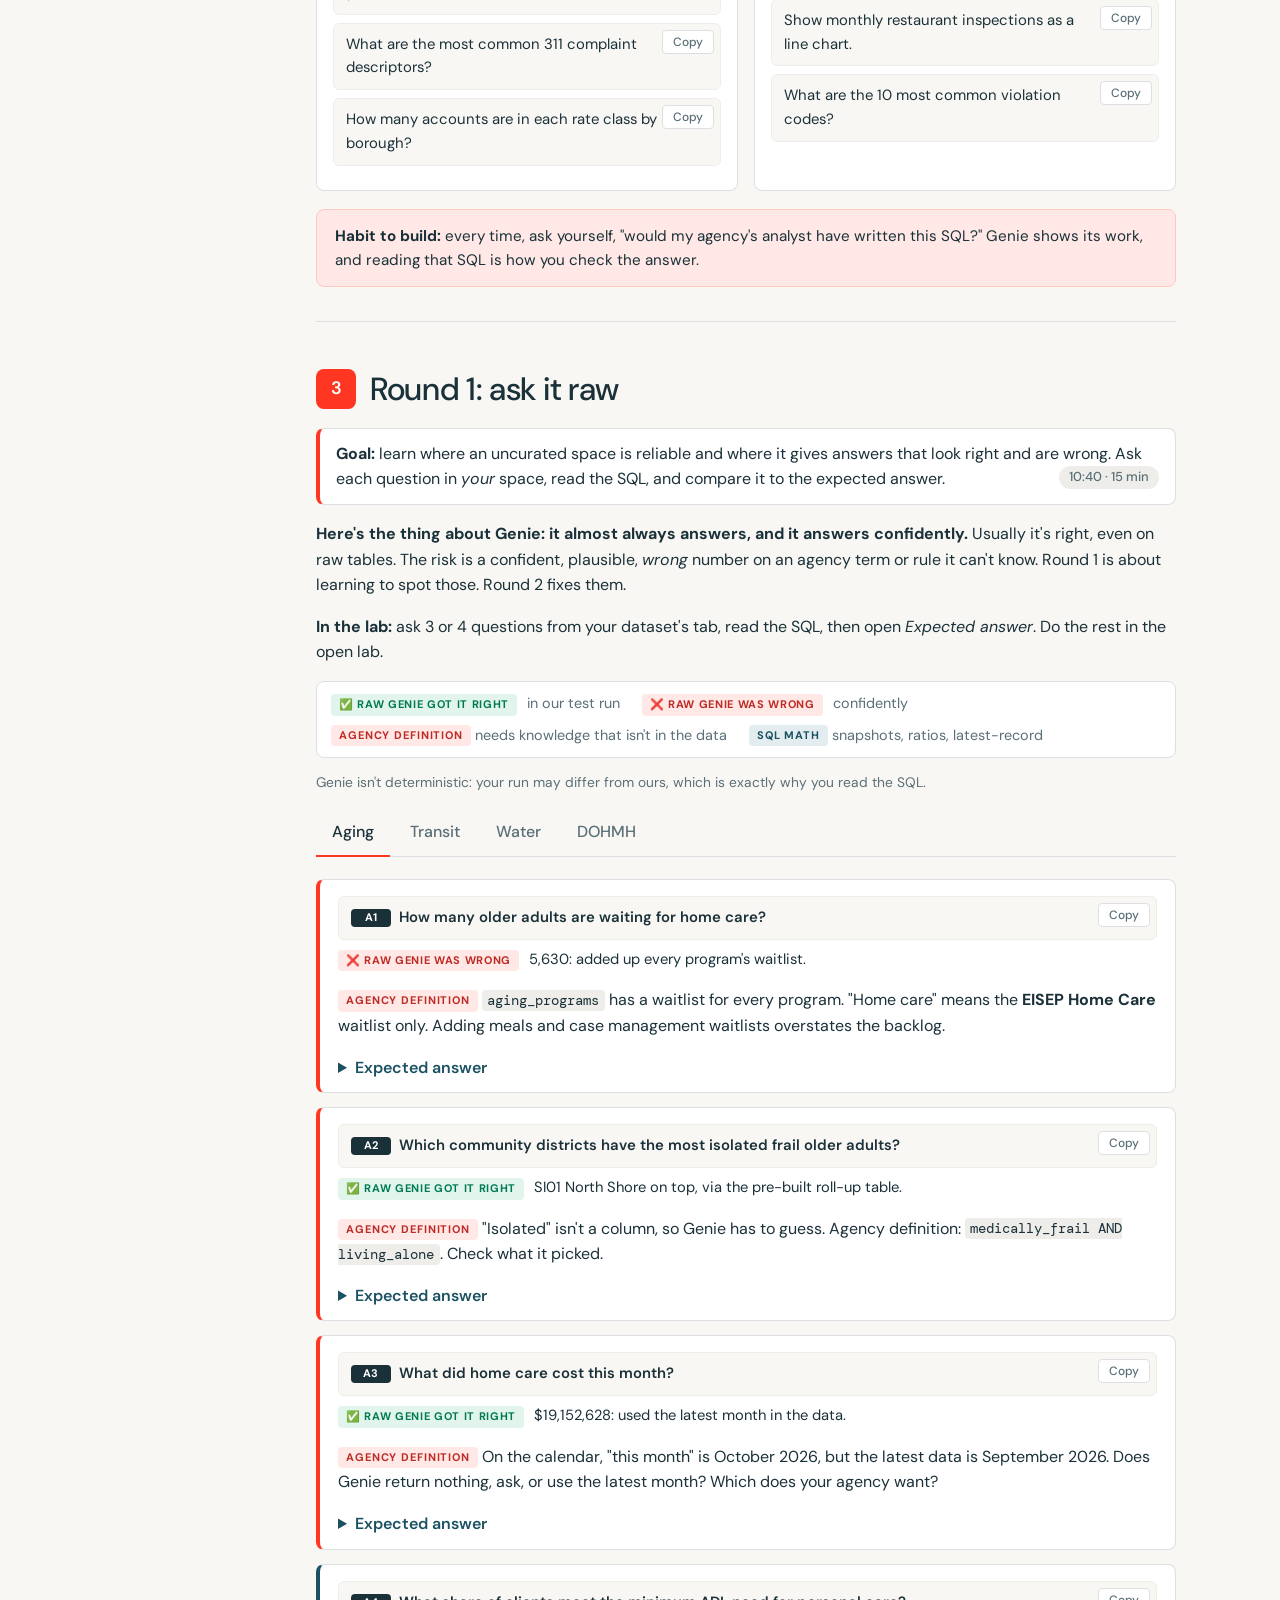
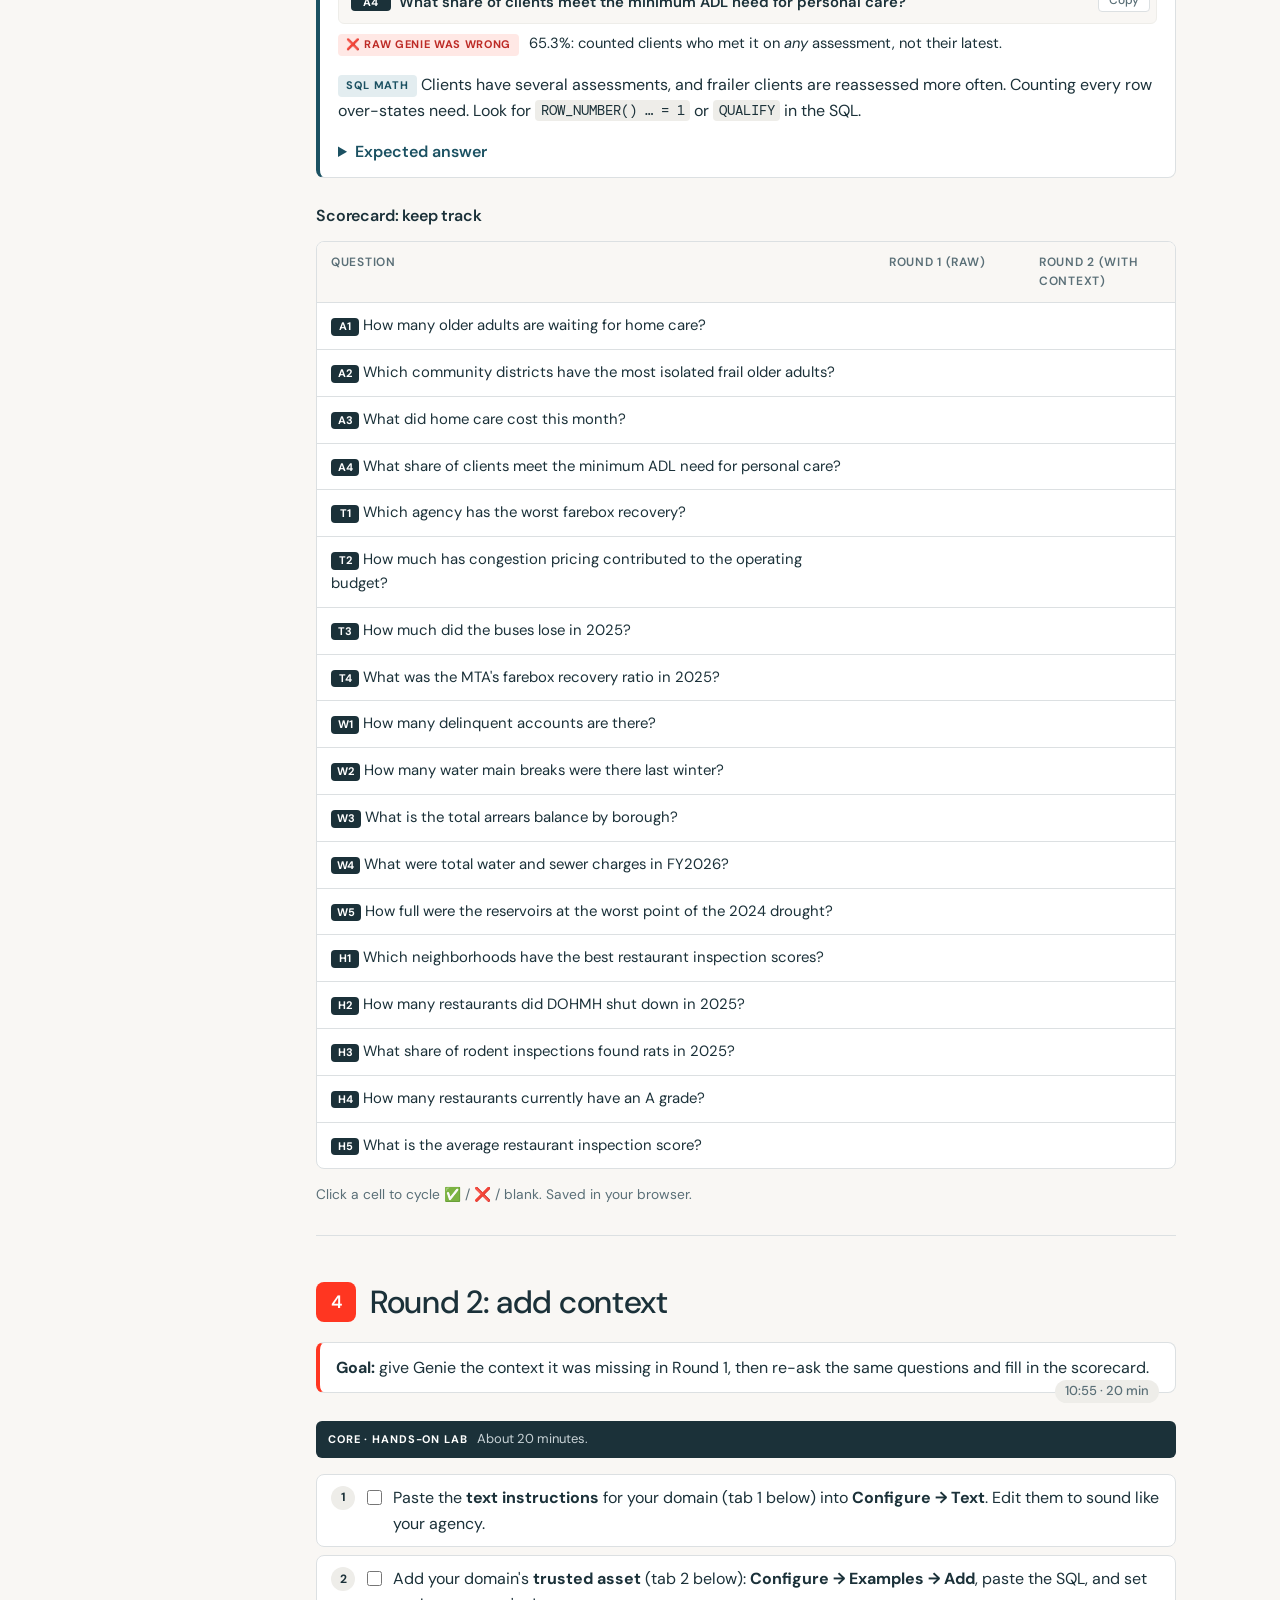
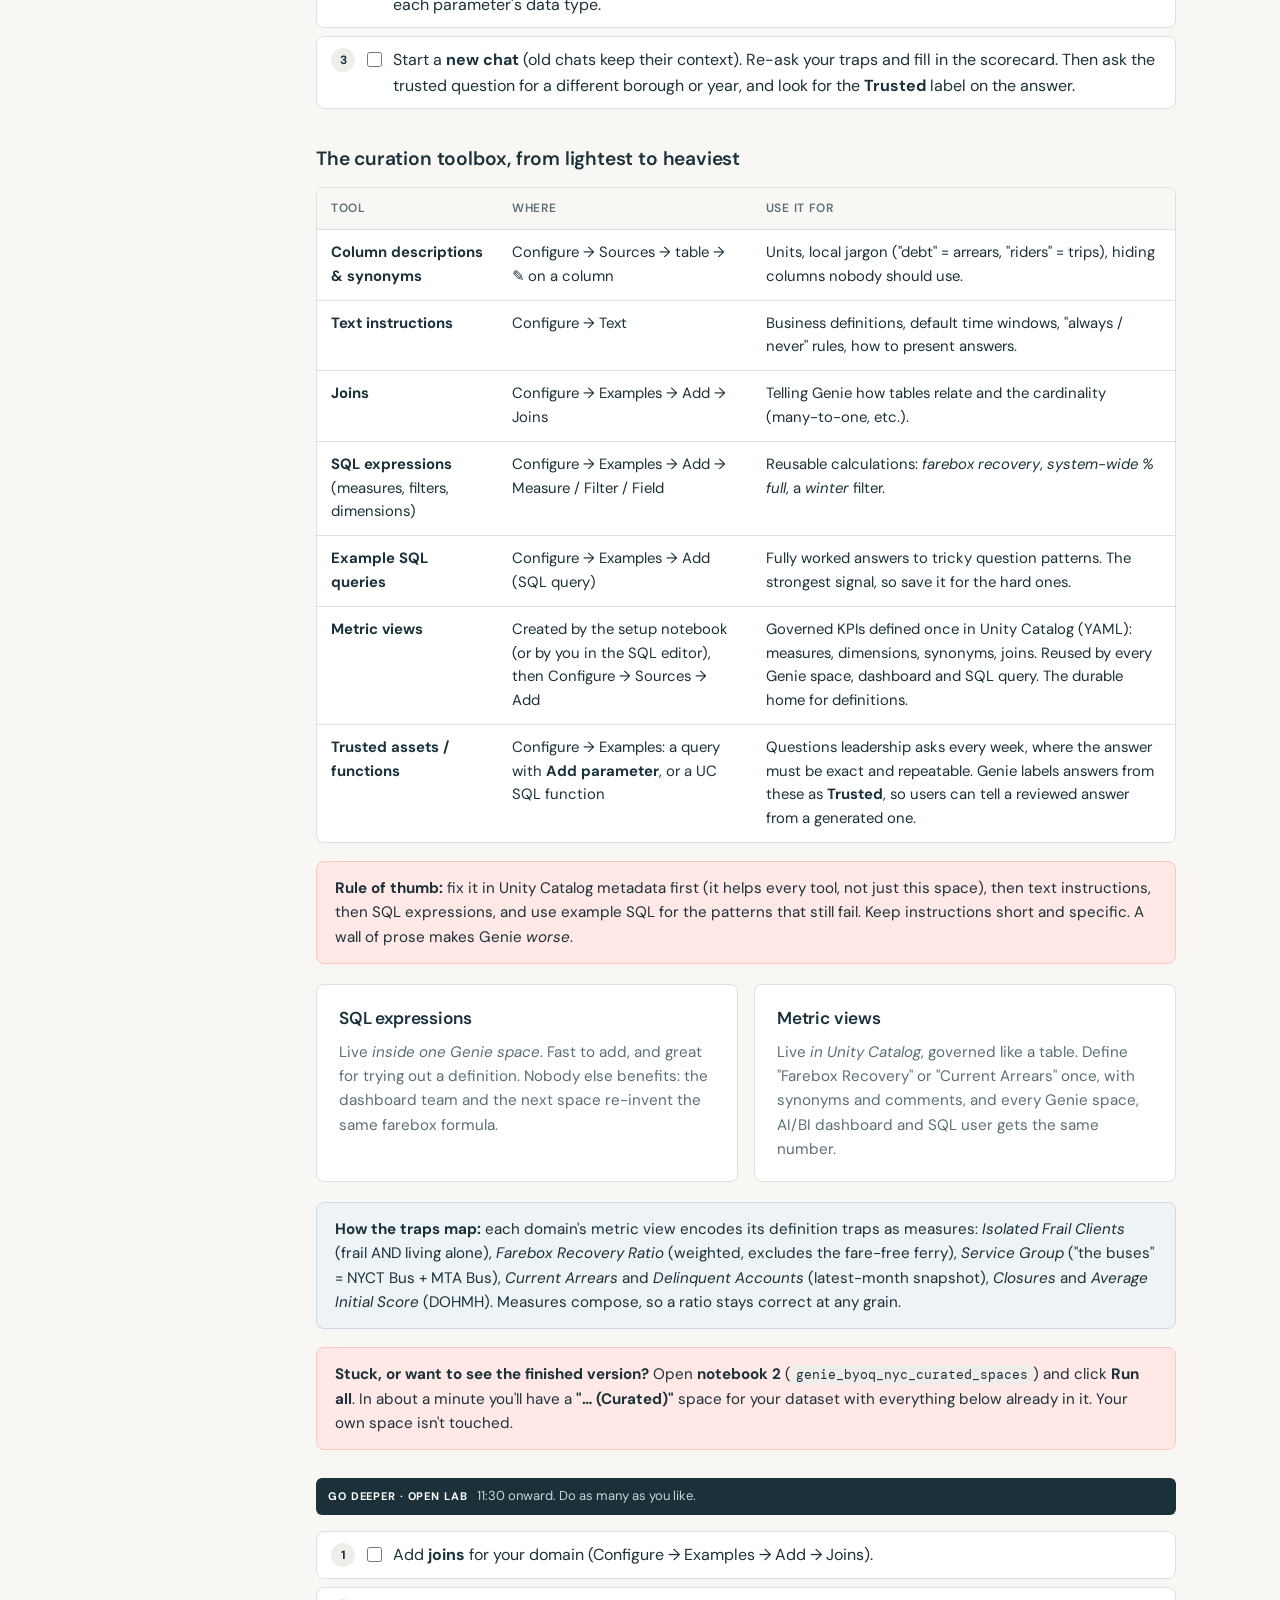
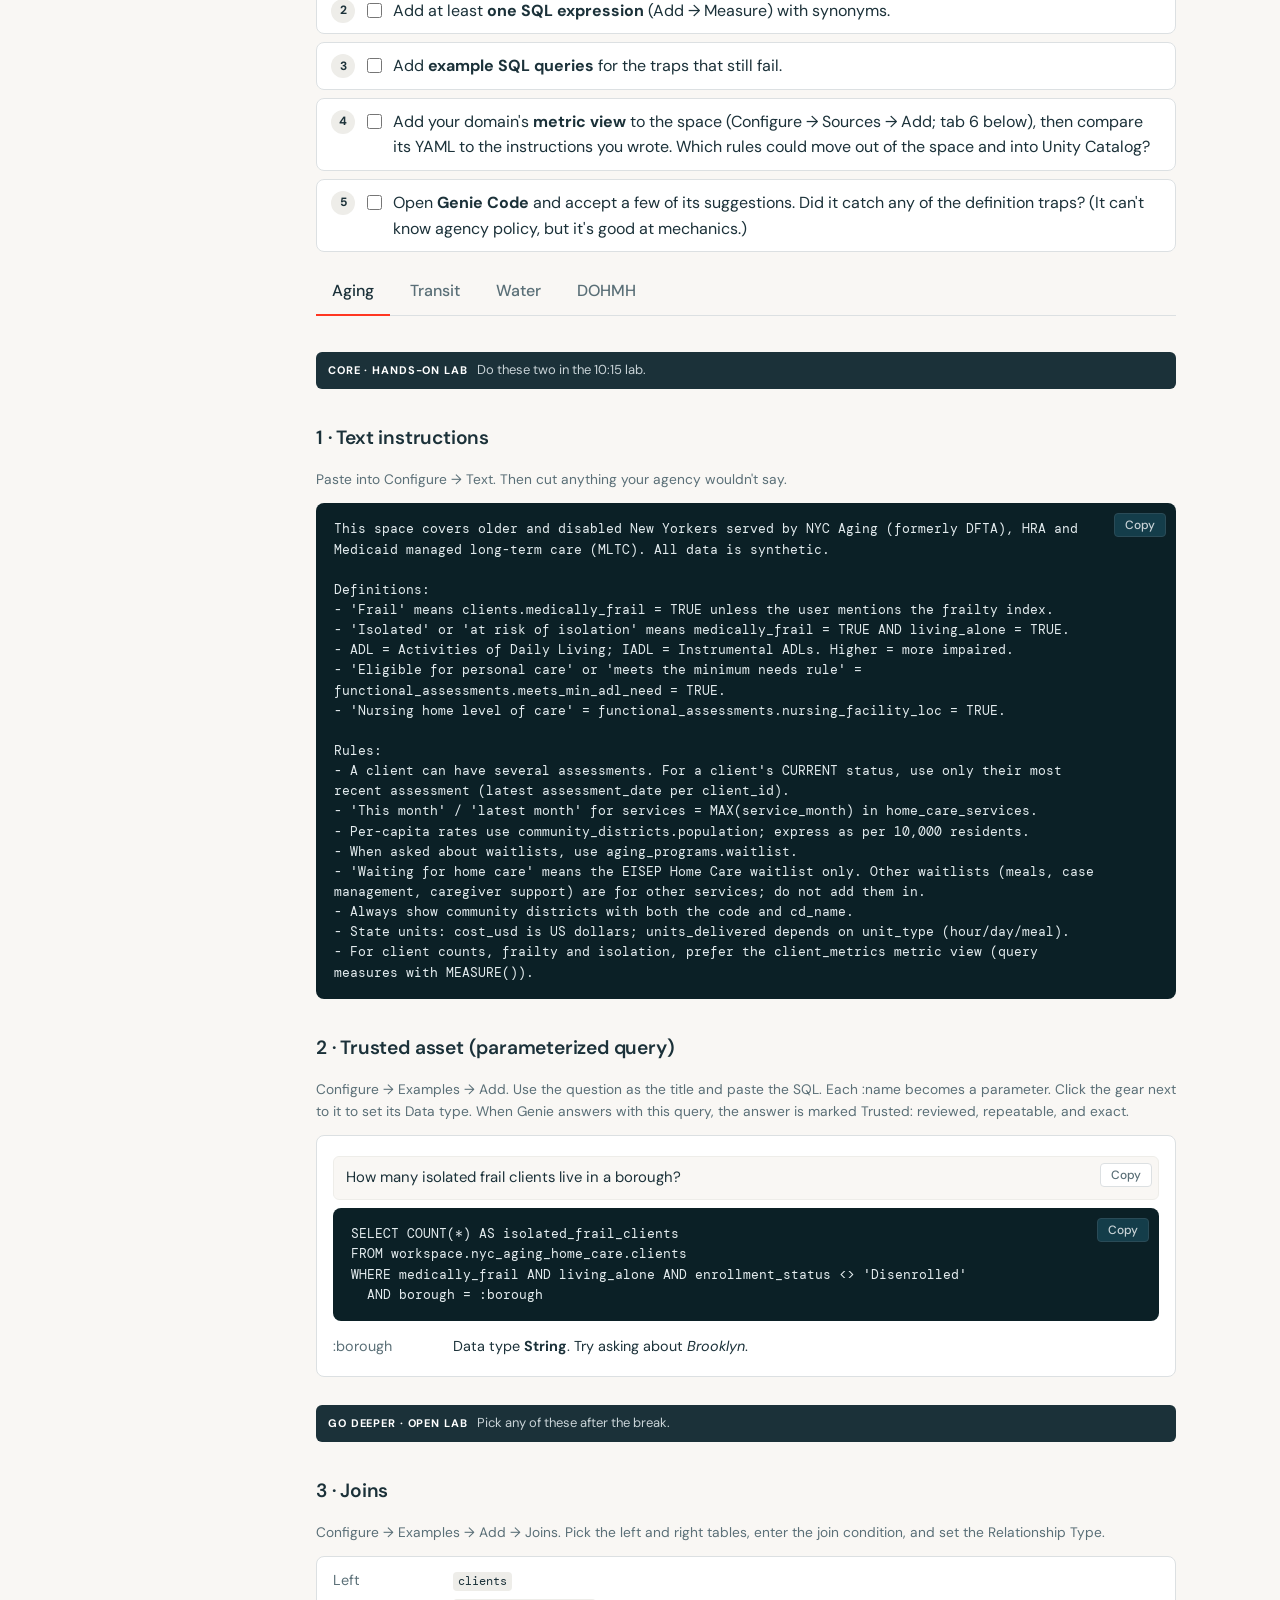
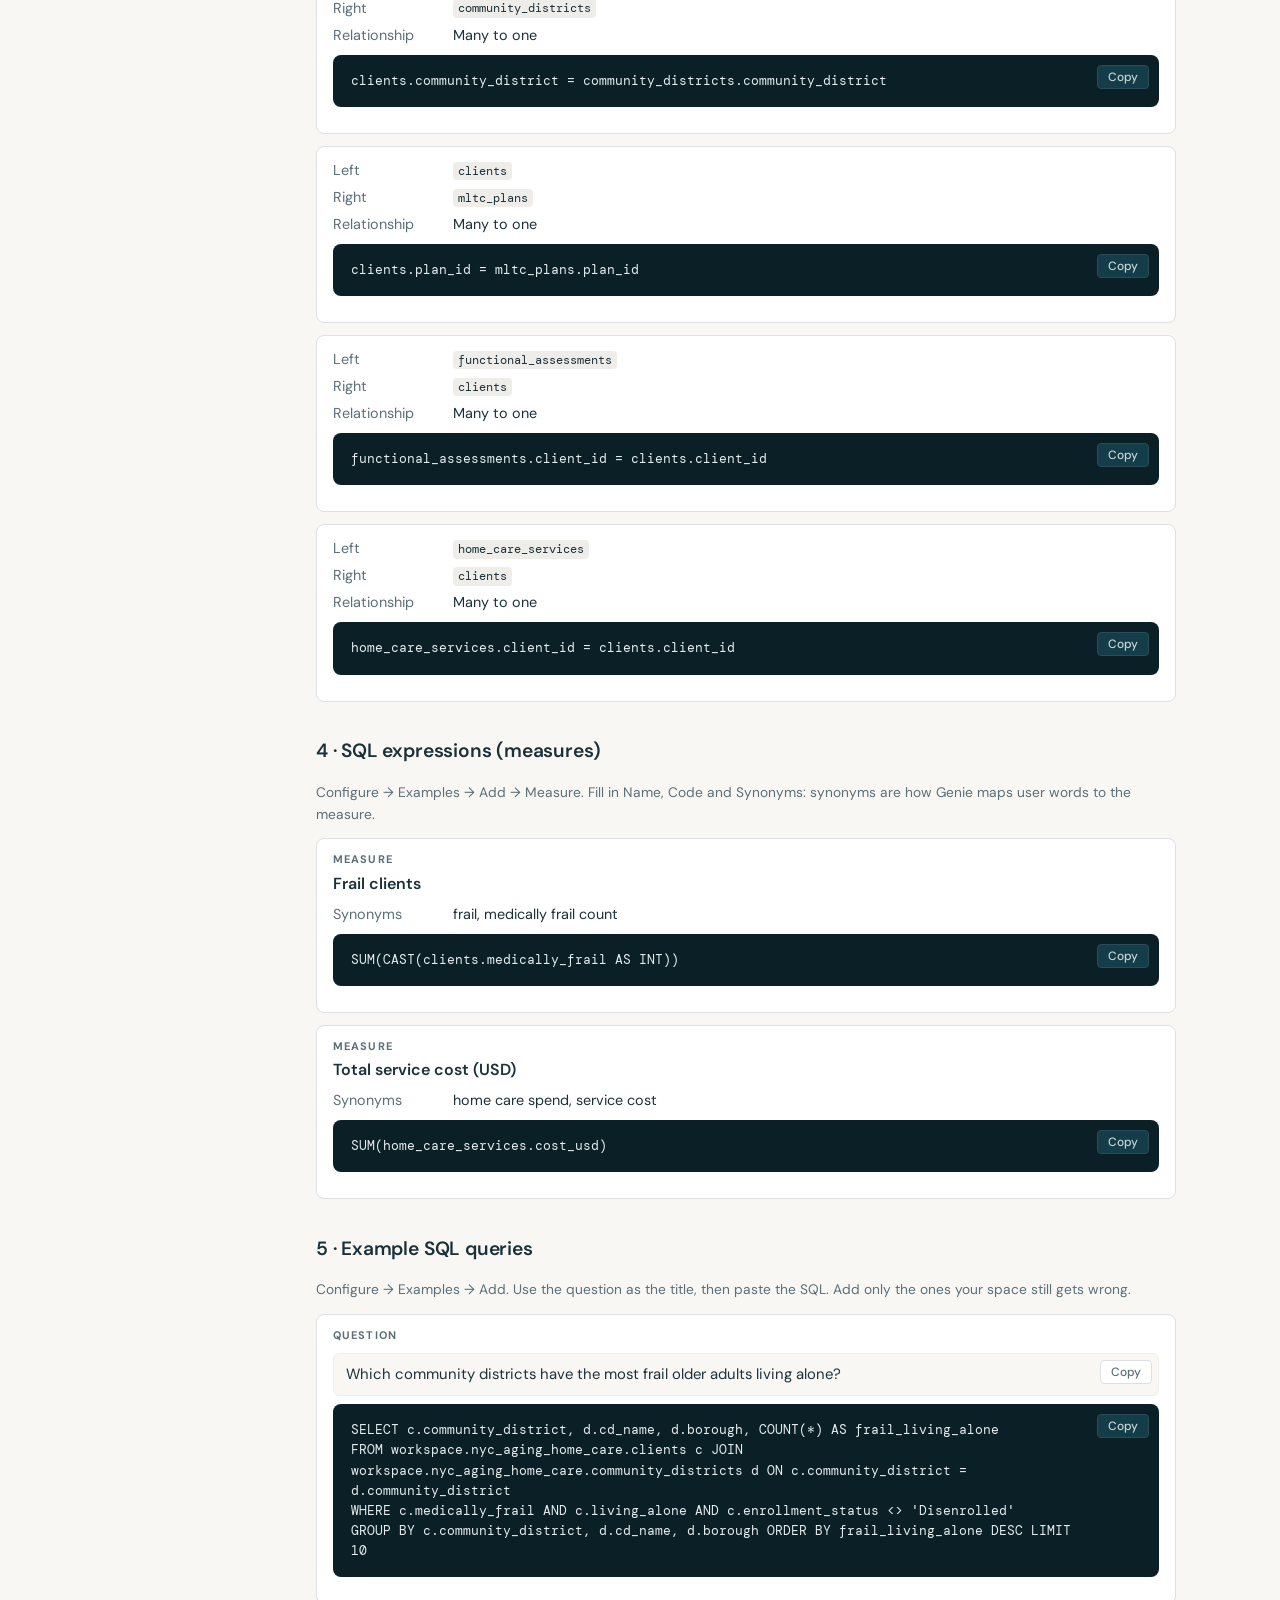
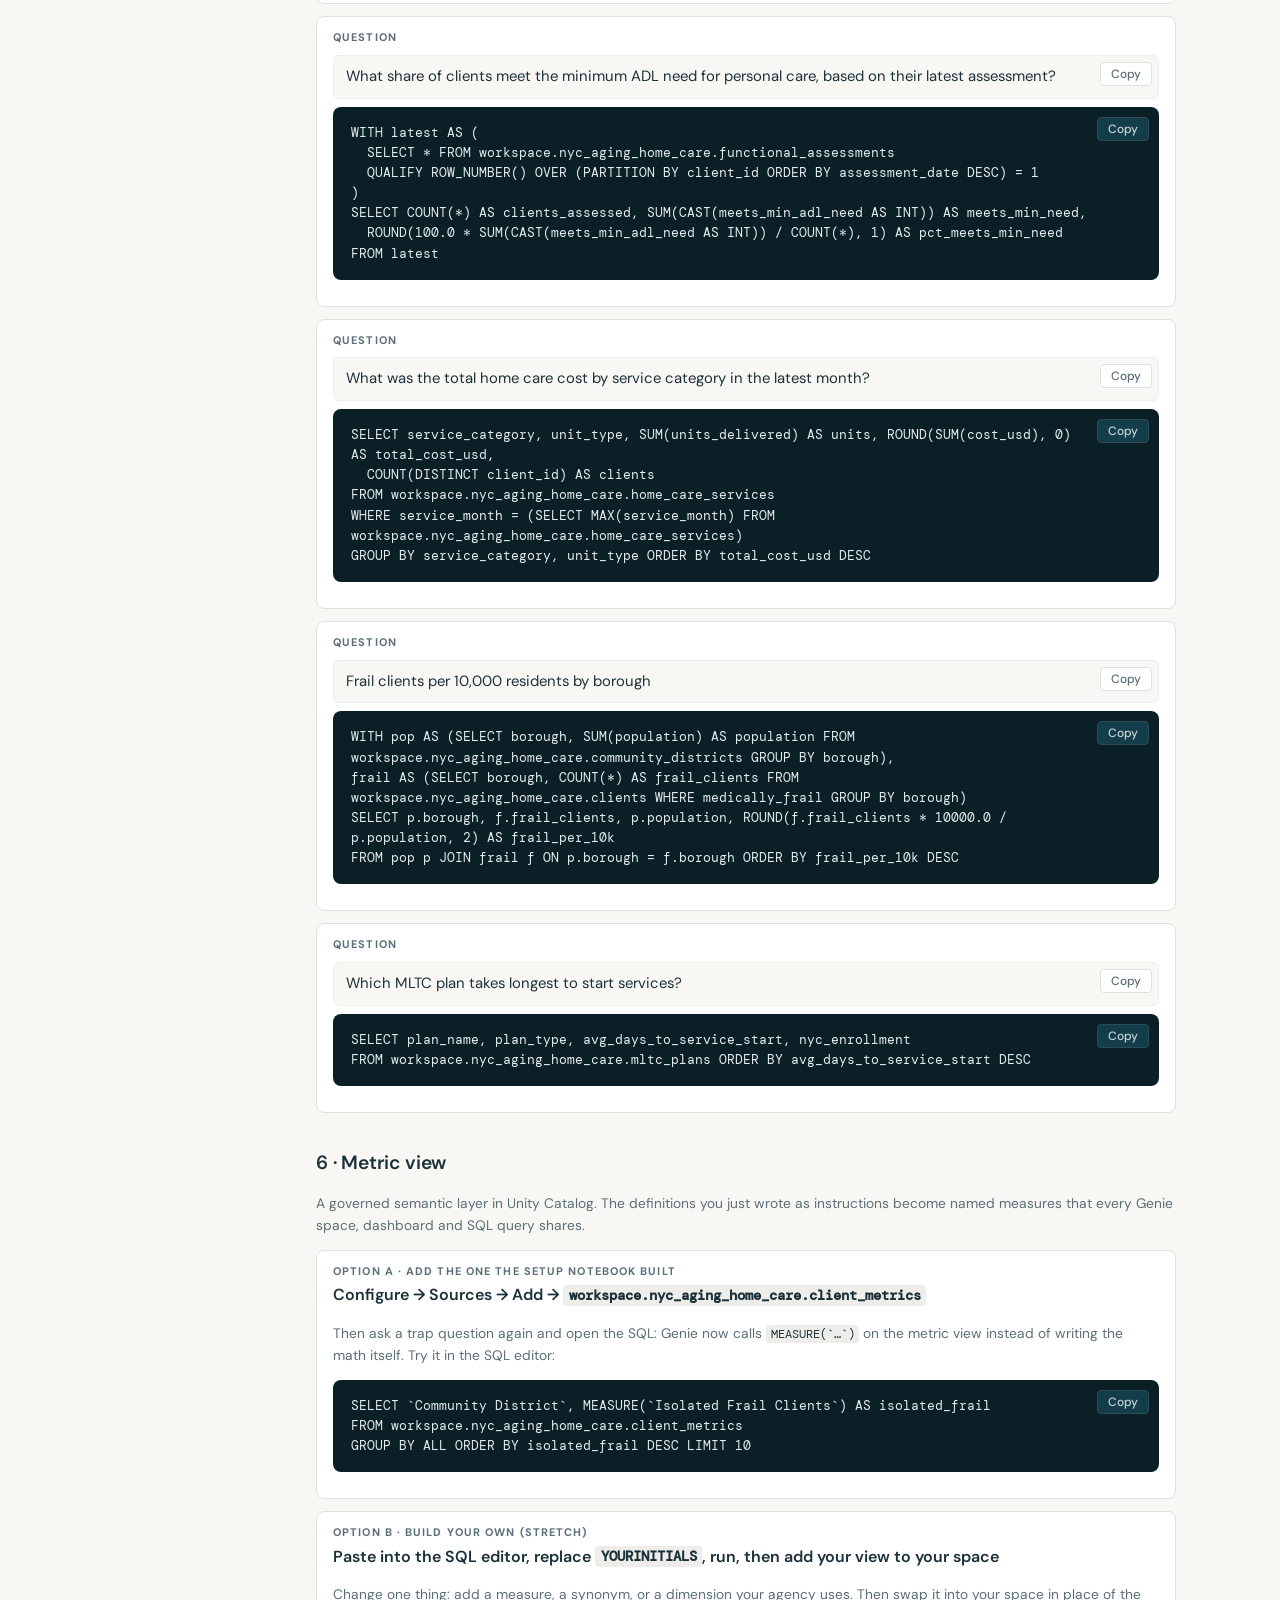
==== commit e1e3d075: "Round 1 / Round 2, raw-Genie result tags, setup and facilitator pages - Labs 3 and 4 renamed Round 1" ====
--- a/site/index.html
+++ b/site/index.html
@@ -37,6 +37,7 @@
   </div>
   <div class="hero-ctas">
     <a class="btn" href="#setup">Set up your workspace</a>
+    <a class="btn ghost" href="setup.html">Before you arrive (3 min)</a>
     <a class="btn ghost" href="#lab6">Bring your own question</a>
   </div>
   <div class="callout info"><strong>All data is synthetic.</strong> It is generated by a notebook and is grounded in public facts
@@ -55,15 +56,14 @@
     <a href="#data"><span class="stop"></span>Meet the data</a>
     <a href="#lab1"><span class="bullet sm b-red">1</span>Build your space</a>
     <a href="#lab2"><span class="bullet sm b-blue">2</span>Ask</a>
-    <a href="#lab3"><span class="bullet sm b-yellow">3</span>Find the traps</a>
-    <a href="#lab4"><span class="bullet sm b-green">4</span>Teach Genie</a>
+    <a href="#lab3"><span class="bullet sm b-yellow">3</span>Round 1: ask it raw</a>
+    <a href="#lab4"><span class="bullet sm b-green">4</span>Round 2: add context</a>
     <a href="#lab5"><span class="bullet sm b-orange">5</span>Benchmark</a>
     <a href="#lab6"><span class="bullet sm b-purple">6</span>Bring your own question</a>
     <a href="#lab7"><span class="bullet sm b-gray">7</span>Wrap-up &amp; next steps</a>
     <a href="#feedback"><span class="stop"></span>Feedback</a>
     <a href="#cheatsheet"><span class="stop"></span>Cheat sheet</a>
     <a href="#troubleshooting"><span class="stop"></span>Troubleshooting &amp; FAQ</a>
-    <a href="#facilitator"><span class="stop"></span>Facilitator guide</a>
   </div>
 </nav>
 
@@ -82,8 +82,8 @@
       <tr class="lab-row"><td class="slot">10:15 – 11:15</td><td>Hands-On Lab: Build Your First Genie Space</td><td>
         <span class="bullet sm b-red">1</span> <a href="#lab1">Build</a> ·
         <span class="bullet sm b-blue">2</span> <a href="#lab2">Ask</a> ·
-        <span class="bullet sm b-yellow">3</span> <a href="#lab3">Find the traps</a> ·
-        <span class="bullet sm b-green">4</span> <a href="#lab4">Teach Genie: instructions &amp; a trusted asset</a></td></tr>
+        <span class="bullet sm b-yellow">3</span> <a href="#lab3">Round 1: ask it raw</a> ·
+        <span class="bullet sm b-green">4</span> <a href="#lab4">Round 2: add instructions &amp; a trusted asset</a></td></tr>
       <tr><td class="slot">11:15 – 11:30</td><td>Break</td><td></td></tr>
       <tr class="lab-row"><td class="slot">11:30 – 12:15</td><td>Open Lab: Go Deeper</td><td>Pick your path:
         <a href="#lab4">more curation &amp; metric views</a> ·
@@ -100,6 +100,7 @@
   <h2>Set up your Free Edition workspace <span class="when">8:30 – 9:00 or the 10:00 break</span></h2>
   <p>Everyone works in their <strong>own</strong> free Databricks workspace, so nothing you do affects anyone else, and it's yours to keep after the event.
   Setup is about 5 minutes of clicking plus about 3 minutes for the notebook to build the data, so <strong>start it before the 10:15 lab</strong>.</p>
+  <div class="callout tip"><strong>Haven't created your free account yet?</strong> Follow <a href="setup.html">Before you arrive</a> first. It takes about 3 minutes, then come back here.</div>
   <ol class="steps" data-group="setup">
     <li><label><input type="checkbox" data-id="s1"> <strong>Sign up or log in</strong> at <a href="https://www.databricks.com/learn/free-edition" target="_blank" rel="noopener">databricks.com/learn/free-edition</a>
       (email code, Google, or Microsoft). Your workspace opens in the browser.</label></li>
@@ -221,7 +222,7 @@
 <!-- ============================================================ LAB 1 -->
 <section id="lab1" class="lab">
   <h2><span class="bullet b-red">1</span> Build your Genie space</h2>
-  <p class="goal"><strong>Goal:</strong> create your own Genie space from scratch, the same way you would over your agency's data. You'll curate it in Labs 3–5. <span class="time">10:15 · 15 min</span></p>
+  <p class="goal"><strong>Goal:</strong> create your own Genie space from scratch, the same way you would over your agency's data. You'll test it in Round 1 and add context in Round 2. <span class="time">10:15 · 15 min</span></p>
   <ol class="steps" data-group="lab1">
     <li><label><input type="checkbox" data-id="l1a"> Work in <strong>the dataset you loaded in setup</strong> for the rest of the day. The tabs on this page already show it.</label></li>
     <li><label><input type="checkbox" data-id="l1b"> In the left sidebar click <strong>Genie Agents</strong> (in some workspaces it's labeled <strong>Genie</strong>), then <strong>New</strong> in the upper-right corner.</label></li>
@@ -304,20 +305,20 @@
 
 <!-- ============================================================ LAB 3 -->
 <section id="lab3" class="lab">
-  <h2><span class="bullet b-yellow">3</span> Find the traps</h2>
+  <h2><span class="bullet b-yellow">3</span> Round 1: ask it raw</h2>
   <p class="goal"><strong>Goal:</strong> learn where an uncurated space is reliable and where it gives answers that look right and are wrong.
   Ask each question in <em>your</em> space, read the SQL, and compare it to the expected answer. <span class="time">10:40 · 15 min</span></p>
-  <p>Every dataset has a few deliberate traps. Real agency data has them too: snapshot columns, fiscal calendars, ratios that
-  can't be averaged, one-to-many joins, and local terms of art.</p>
-  <p><strong>In the lab, pick three questions in your domain: two <span class="kind def">Definition</span> and one <span class="kind mech">Mechanics</span>.</strong> Come back for the rest in the open lab.</p>
-  <p>There are two kinds of trap, and they behave very differently:</p>
-  <div class="cards two">
-    <div class="card"><h3><span class="kind mech">Mechanics</span></h3><p>SQL patterns: snapshot balances, weighted ratios, latest-record-per-person, fiscal years.
-    <strong>Genie usually gets these right</strong> when column names and grain are clear. Your job is to <em>read the SQL</em> and confirm it.</p></div>
-    <div class="card"><h3><span class="kind def">Definition</span></h3><p>Agency knowledge that isn't in the data: what "delinquent" means, which waitlist counts as "home care",
-    that the ferry is free on purpose. <strong>No model can infer these.</strong> They're why curation exists.</p></div>
-  </div>
-
+  <p><strong>Here's the thing about Genie: it almost always answers, and it answers confidently.</strong> Usually it's right, even on raw tables.
+  The risk is a confident, plausible, <em>wrong</em> number on an agency term or rule it can't know. Round 1 is about learning to spot those.
+  Round 2 fixes them.</p>
+  <p><strong>In the lab:</strong> ask 3 or 4 questions from your dataset's tab, read the SQL, then open <em>Expected answer</em>. Do the rest in the open lab.</p>
+  <div class="legend">
+    <span><span class="raw-chip ok">✅ Raw Genie got it right</span> in our test run</span>
+    <span><span class="raw-chip bad">❌ Raw Genie was wrong</span> confidently</span>
+    <span><span class="kind def">Agency definition</span> needs knowledge that isn't in the data</span>
+    <span><span class="kind mech">SQL math</span> snapshots, ratios, latest-record</span>
+  </div>
+  <p class="muted small">Genie isn't deterministic: your run may differ from ours, which is exactly why you read the SQL.</p>
   <div class="tabs" data-tabs="traps">
     <div class="tab-buttons">
       <button class="active" data-tab="t-aging">Aging</button>
@@ -328,102 +329,120 @@
 
     <div class="tab-panel active" id="t-aging">
       <div class="trapcard def">
-        <p class="q">How many older adults are waiting for home care?</p>
-        <p><span class="kind def">Definition</span> <code>aging_programs</code> has a waitlist for every program. "Home care" means the <strong>EISEP Home Care</strong> waitlist only. Adding meals and case management waitlists overstates the backlog.</p>
+        <p class="q" data-qid="A1">How many older adults are waiting for home care?</p>
+        <p class="raw bad"><span>❌ Raw Genie was wrong</span> 5,630: added up every program's waitlist.</p>
+        <p><span class="kind def">Agency definition</span> <code>aging_programs</code> has a waitlist for every program. "Home care" means the <strong>EISEP Home Care</strong> waitlist only. Adding meals and case management waitlists overstates the backlog.</p>
         <details><summary>Expected answer</summary><p><strong data-ans="aging_hc_wait">…</strong> on the EISEP Home Care waitlist. Summing every program gives <span data-ans="aging_all_wait">…</span>. In testing, <em>both</em> a raw space and a lightly curated one made that mistake until a one-line rule was added.</p></details>
       </div>
       <div class="trapcard def">
-        <p class="q">Which community districts have the most isolated frail older adults?</p>
-        <p><span class="kind def">Definition</span> "Isolated" isn't a column, so Genie has to guess. Agency definition: <code>medically_frail AND living_alone</code>. Check what it picked.</p>
+        <p class="q" data-qid="A2">Which community districts have the most isolated frail older adults?</p>
+        <p class="raw ok"><span>✅ Raw Genie got it right</span> SI01 North Shore on top, via the pre-built roll-up table.</p>
+        <p><span class="kind def">Agency definition</span> "Isolated" isn't a column, so Genie has to guess. Agency definition: <code>medically_frail AND living_alone</code>. Check what it picked.</p>
         <details><summary>Expected answer</summary><p>Top district: <strong data-ans="aging_isolated_top">…</strong>.</p></details>
       </div>
       <div class="trapcard def">
-        <p class="q">What did home care cost this month?</p>
-        <p><span class="kind def">Definition</span> On the calendar, "this month" is October 2026, but the latest data is September 2026. Does Genie return nothing, ask, or use the latest month? Which does your agency want?</p>
+        <p class="q" data-qid="A3">What did home care cost this month?</p>
+        <p class="raw ok"><span>✅ Raw Genie got it right</span> $19,152,628: used the latest month in the data.</p>
+        <p><span class="kind def">Agency definition</span> On the calendar, "this month" is October 2026, but the latest data is September 2026. Does Genie return nothing, ask, or use the latest month? Which does your agency want?</p>
         <details><summary>Expected answer</summary><p>September 2026 total: <strong data-ans="aging_latest_cost">…</strong>.</p></details>
       </div>
       <div class="trapcard mech">
-        <p class="q">What share of clients meet the minimum ADL need for personal care?</p>
-        <p><span class="kind mech">Mechanics</span> Clients have several assessments, and frailer clients are reassessed more often. Counting every row over-states need. Look for <code>ROW_NUMBER() … = 1</code> or <code>QUALIFY</code> in the SQL.</p>
+        <p class="q" data-qid="A4">What share of clients meet the minimum ADL need for personal care?</p>
+        <p class="raw bad"><span>❌ Raw Genie was wrong</span> 65.3%: counted clients who met it on <em>any</em> assessment, not their latest.</p>
+        <p><span class="kind mech">SQL math</span> Clients have several assessments, and frailer clients are reassessed more often. Counting every row over-states need. Look for <code>ROW_NUMBER() … = 1</code> or <code>QUALIFY</code> in the SQL.</p>
         <details><summary>Expected answer</summary><p>Latest assessment per client: <strong data-ans="aging_minadl_pct">…</strong> of <span data-ans="aging_assessed">…</span> clients. Across all assessment rows: <span data-ans="aging_minadl_pct_naive">…</span>.</p></details>
       </div>
     </div>
 
     <div class="tab-panel" id="t-transit">
       <div class="trapcard def">
-        <p class="q">Which agency has the worst farebox recovery?</p>
-        <p><span class="kind def">Definition</span> The Staten Island Ferry is fare-free by policy, so its ratio is always 0. That's technically correct and tells you nothing. Agency rule: exclude SIF unless asked.</p>
-        <details><summary>Expected answer</summary><p>Excluding SIF: <strong data-ans="tr_fbr_worst">…</strong>. A raw space answered "Staten Island Ferry, 0.0" in testing.</p></details>
-      </div>
-      <div class="trapcard def">
-        <p class="q">How much has congestion pricing contributed to the operating budget?</p>
-        <p><span class="kind def">Definition</span> CBD toll revenue is lockboxed for the <em>capital</em> program. The right answer is "none". A raw space computed it as a share of operating funding.</p>
+        <p class="q" data-qid="T1">Which agency has the worst farebox recovery?</p>
+        <p class="raw bad"><span>❌ Raw Genie was wrong</span> Staten Island Ferry, 0.0.</p>
+        <p><span class="kind def">Agency definition</span> The Staten Island Ferry is fare-free by policy, so its ratio is always 0. That's technically correct and tells you nothing. Agency rule: exclude SIF unless asked.</p>
+        <details><summary>Expected answer</summary><p>Excluding SIF: <strong data-ans="tr_fbr_worst">…</strong>.</p></details>
+      </div>
+      <div class="trapcard def">
+        <p class="q" data-qid="T2">How much has congestion pricing contributed to the operating budget?</p>
+        <p class="raw bad"><span>❌ Raw Genie was wrong</span> $932.6M, counted as operating funding.</p>
+        <p><span class="kind def">Agency definition</span> CBD toll revenue is lockboxed for the <em>capital</em> program. The right answer is "none".</p>
         <details><summary>Expected answer</summary><p>$0 to operating. Net revenue to capital since launch: <strong data-ans="tr_cbd_net">…</strong>.</p></details>
       </div>
       <div class="trapcard def">
-        <p class="q">How much did the buses lose in 2025?</p>
-        <p><span class="kind def">Definition</span> "The buses" = NYC Transit Bus <em>and</em> MTA Bus Company. Check whether both made it into the SQL, and how they were matched (by ID or by a fuzzy <code>ILIKE '%bus%'</code>).</p>
+        <p class="q" data-qid="T3">How much did the buses lose in 2025?</p>
+        <p class="raw ok"><span>✅ Raw Genie got it right</span> −$66.5M, matching both bus agencies by mode.</p>
+        <p><span class="kind def">Agency definition</span> "The buses" = NYC Transit Bus <em>and</em> MTA Bus Company. Check whether both made it into the SQL, and how they were matched (by ID or by a fuzzy <code>ILIKE '%bus%'</code>).</p>
       </div>
       <div class="trapcard mech">
-        <p class="q">What was the MTA's farebox recovery ratio in 2025?</p>
-        <p><span class="kind mech">Mechanics</span> <code>AVG(farebox_recovery_ratio)</code> weights the Staten Island Railway the same as the subway. Look for <code>SUM(fare)/SUM(expense)</code>.</p>
+        <p class="q" data-qid="T4">What was the MTA's farebox recovery ratio in 2025?</p>
+        <p class="raw ok"><span>✅ Raw Genie got it right</span> 0.265, weighted correctly.</p>
+        <p><span class="kind mech">SQL math</span> <code>AVG(farebox_recovery_ratio)</code> weights the Staten Island Railway the same as the subway. Look for <code>SUM(fare)/SUM(expense)</code>.</p>
         <details><summary>Expected answer</summary><p>Weighted: <strong data-ans="tr_fbr_weighted">…</strong>. Naive average of the ratio: <span data-ans="tr_fbr_naive">…</span>.</p></details>
       </div>
     </div>
 
     <div class="tab-panel" id="t-water">
       <div class="trapcard def">
-        <p class="q">How many delinquent accounts are there?</p>
-        <p><span class="kind def">Definition</span> Is "delinquent" a collections <em>status</em> or any account with a balance? Agency definition: arrears &gt; 0 in the latest bill month.</p>
-        <details><summary>Expected answer</summary><p><strong data-ans="w_delinquent">…</strong> accounts with a balance in Sep 2026. A raw space counted Payment Agreement + Lien-Eligible statuses instead: <span data-ans="w_delinquent_status">…</span>.</p></details>
-      </div>
-      <div class="trapcard def">
-        <p class="q">How many water main breaks were there last winter?</p>
-        <p><span class="kind def">Definition</span> In testing, a raw space <em>asked</em> which months count as winter. That's good behavior. Answer it, then turn your answer into an instruction so nobody has to answer it again.</p>
+        <p class="q" data-qid="W1">How many delinquent accounts are there?</p>
+        <p class="raw bad"><span>❌ Raw Genie was wrong</span> 582: counted only Lien-Eligible accounts.</p>
+        <p><span class="kind def">Agency definition</span> Is "delinquent" a collections <em>status</em> or any account with a balance? Agency definition: arrears &gt; 0 in the latest bill month.</p>
+        <details><summary>Expected answer</summary><p><strong data-ans="w_delinquent">…</strong> accounts with a balance in Sep 2026.</p></details>
+      </div>
+      <div class="trapcard def">
+        <p class="q" data-qid="W2">How many water main breaks were there last winter?</p>
+        <p class="raw ok"><span>✅ Raw Genie got it right</span> 172 (in another run it asked which months count as winter).</p>
+        <p><span class="kind def">Agency definition</span> In testing, a raw space <em>asked</em> which months count as winter. That's good behavior. Answer it, then turn your answer into an instruction so nobody has to answer it again.</p>
         <details><summary>Expected answer</summary><p>Dec 2025–Feb 2026: <strong data-ans="w_last_winter">…</strong> breaks.</p></details>
       </div>
       <div class="trapcard mech">
-        <p class="q">What is the total arrears balance by borough?</p>
-        <p><span class="kind mech">Mechanics</span> <code>arrears_balance_usd</code> is a running balance. Summing it across 15 months badly inflates it. Look for a filter on the latest <code>bill_month</code>.</p>
+        <p class="q" data-qid="W3">What is the total arrears balance by borough?</p>
+        <p class="raw bad"><span>❌ Raw Genie was wrong</span> Summed the running balance across all 15 months: about 9× too high.</p>
+        <p><span class="kind mech">SQL math</span> <code>arrears_balance_usd</code> is a running balance. Summing it across 15 months badly inflates it. Look for a filter on the latest <code>bill_month</code>.</p>
         <details><summary>Expected answer</summary><p>Citywide as of Sep 2026: <strong data-ans="w_arrears_correct">…</strong>. Summed across all months: <span data-ans="w_arrears_naive">…</span>, <span data-ans="w_arrears_x">…</span>× too high.</p></details>
       </div>
       <div class="trapcard mech">
-        <p class="q">What were total water and sewer charges in FY2026?</p>
-        <p><span class="kind mech">Mechanics</span> NYC FY2026 = July 2025–June 2026. Look for <code>fiscal_year = 2026</code>, not <code>YEAR(bill_month) = 2026</code>.</p>
+        <p class="q" data-qid="W4">What were total water and sewer charges in FY2026?</p>
+        <p class="raw ok"><span>✅ Raw Genie got it right</span> Used fiscal_year = 2026.</p>
+        <p><span class="kind mech">SQL math</span> NYC FY2026 = July 2025–June 2026. Look for <code>fiscal_year = 2026</code>, not <code>YEAR(bill_month) = 2026</code>.</p>
         <details><summary>Expected answer</summary><p>Total billed FY2026: <strong data-ans="w_fy26_billed">…</strong>.</p></details>
       </div>
       <div class="trapcard mech">
-        <p class="q">How full were the reservoirs at the worst point of the 2024 drought?</p>
-        <p><span class="kind mech">Mechanics</span> Averaging <code>pct_full</code> gives the small Croton system the same weight as Delaware. System-wide = <code>SUM(storage_bg)/SUM(capacity_bg)</code>.</p>
+        <p class="q" data-qid="W5">How full were the reservoirs at the worst point of the 2024 drought?</p>
+        <p class="raw bad"><span>❌ Raw Genie was wrong</span> Reported each system separately and never gave a system-wide figure.</p>
+        <p><span class="kind mech">SQL math</span> Averaging <code>pct_full</code> gives the small Croton system the same weight as Delaware. System-wide = <code>SUM(storage_bg)/SUM(capacity_bg)</code>.</p>
         <details><summary>Expected answer</summary><p>Low point: <strong data-ans="w_res_low">…</strong>.</p></details>
       </div>
     </div>
 
     <div class="tab-panel" id="t-health">
       <div class="trapcard def">
-        <p class="q">Which neighborhoods have the best restaurant inspection scores?</p>
-        <p><span class="kind def">Definition</span> Inspection scores are penalty points: <strong>lower is better</strong>. Agency practice: compare places on <em>initial</em> inspections only, because only poor performers get re-inspected. Check the sort order and the filter.</p>
+        <p class="q" data-qid="H1">Which neighborhoods have the best restaurant inspection scores?</p>
+        <p class="raw bad"><span>❌ Raw Genie was wrong</span> BX02 Hunts Point: averaged re-inspections in too.</p>
+        <p><span class="kind def">Agency definition</span> Inspection scores are penalty points: <strong>lower is better</strong>. Agency practice: compare places on <em>initial</em> inspections only, because only poor performers get re-inspected. Check the sort order and the filter.</p>
         <details><summary>Expected answer</summary><p>Best: <strong data-ans="h_best_cd">…</strong>. Worst: <span data-ans="h_worst_cd">…</span>.</p></details>
       </div>
       <div class="trapcard def">
-        <p class="q">How many restaurants did DOHMH shut down in 2025?</p>
-        <p><span class="kind def">Definition</span> A closure is an <em>action</em> on the inspection ("Establishment Closed by DOHMH"). A C grade is not a closure. Also check what got counted: <em>restaurants</em> or <em>closure events</em>? Some restaurants were closed twice.</p>
+        <p class="q" data-qid="H2">How many restaurants did DOHMH shut down in 2025?</p>
+        <p class="raw ok"><span>✅ Raw Genie got it right</span> 214, using the closure action.</p>
+        <p><span class="kind def">Agency definition</span> A closure is an <em>action</em> on the inspection ("Establishment Closed by DOHMH"). A C grade is not a closure. Also check what got counted: <em>restaurants</em> or <em>closure events</em>? Some restaurants were closed twice.</p>
         <details><summary>Expected answer</summary><p><strong data-ans="h_closed_restaurants_2025">…</strong> restaurants closed in 2025 (<span data-ans="h_closures_2025">…</span> closure events). Counting C grades instead gives <span data-ans="h_c_grades_2025">…</span>. In testing, our first curated space answered with closure events. A separate <em>Restaurants Closed</em> measure fixed it.</p></details>
       </div>
       <div class="trapcard def">
-        <p class="q">What share of rodent inspections found rats in 2025?</p>
-        <p><span class="kind def">Definition</span> Bait and Clean Up visits are treatments, not inspections, so they can't "find" rats. Agency definition: Rat Activity ÷ <em>Initial</em> inspections.</p>
+        <p class="q" data-qid="H3">What share of rodent inspections found rats in 2025?</p>
+        <p class="raw bad"><span>❌ Raw Genie was wrong</span> 16.5%: divided by every visit, including bait and clean-up.</p>
+        <p><span class="kind def">Agency definition</span> Bait and Clean Up visits are treatments, not inspections, so they can't "find" rats. Agency definition: Rat Activity ÷ <em>Initial</em> inspections.</p>
         <details><summary>Expected answer</summary><p><strong data-ans="h_rat_rate">…</strong> of Initial inspections. Dividing by every visit gives <span data-ans="h_rat_rate_naive">…</span>.</p></details>
       </div>
       <div class="trapcard mech">
-        <p class="q">How many restaurants currently have an A grade?</p>
-        <p><span class="kind mech">Mechanics</span> Restaurants are inspected many times. Current grade = the grade on each restaurant's <em>latest</em> A/B/C inspection. Look for <code>ROW_NUMBER()</code> or <code>QUALIFY</code>, not a count of A rows.</p>
+        <p class="q" data-qid="H4">How many restaurants currently have an A grade?</p>
+        <p class="raw bad"><span>❌ Raw Genie was wrong</span> 4,538: used each restaurant's latest inspection even when it had no grade.</p>
+        <p><span class="kind mech">SQL math</span> Restaurants are inspected many times. Current grade = the grade on each restaurant's <em>latest</em> A/B/C inspection. Look for <code>ROW_NUMBER()</code> or <code>QUALIFY</code>, not a count of A rows.</p>
         <details><summary>Expected answer</summary><p><strong data-ans="h_current_a">…</strong> restaurants (<span data-ans="h_current_a_pct">…</span>). Counting A-grade inspections gives <span data-ans="h_naive_a">…</span>.
         Watch the order of operations, too: in testing, a curated space filtered to A rows <em>before</em> taking each restaurant's latest grade and got about 5,700. The fix was an example query for exactly this question.</p></details>
       </div>
       <div class="trapcard mech">
-        <p class="q">What is the average restaurant inspection score?</p>
-        <p><span class="kind mech">Mechanics</span> If the SQL joins <code>violations</code>, every inspection is repeated once per violation and dirtier inspections count more. Average from <code>inspections</code> alone.</p>
+        <p class="q" data-qid="H5">What is the average restaurant inspection score?</p>
+        <p class="raw ok"><span>✅ Raw Genie got it right</span> 15.5, straight from the inspections table.</p>
+        <p><span class="kind mech">SQL math</span> If the SQL joins <code>violations</code>, every inspection is repeated once per violation and dirtier inspections count more. Average from <code>inspections</code> alone.</p>
         <details><summary>Expected answer</summary><p><strong data-ans="h_avg_score">…</strong> across all inspections, or <span data-ans="h_avg_score_initial">…</span> on initial inspections only (the agency's basis for comparisons). Either is defensible if the answer says which. With the violations join: <span data-ans="h_avg_score_fanout">…</span>, which is wrong.</p></details>
       </div>
     </div>
@@ -431,7 +450,7 @@
   <div class="worksheet">
     <h4>Scorecard: keep track</h4>
     <table class="score" id="scorecard">
-      <thead><tr><th>Trap question</th><th>Lab 3 (raw)</th><th>Lab 4 (after curation)</th></tr></thead>
+      <thead><tr><th>Question</th><th>Round 1 (raw)</th><th>Round 2 (with context)</th></tr></thead>
       <tbody></tbody>
     </table>
     <p class="muted small">Click a cell to cycle ✅ / ❌ / blank. Saved in your browser.</p>
@@ -440,8 +459,8 @@
 
 <!-- ============================================================ LAB 4 -->
 <section id="lab4" class="lab">
-  <h2><span class="bullet b-green">4</span> Teach Genie: instructions &amp; trusted assets</h2>
-  <p class="goal"><strong>Goal:</strong> fix the traps by curating your space, then re-ask them and fill in the scorecard. <span class="time">10:55 · 20 min</span></p>
+  <h2><span class="bullet b-green">4</span> Round 2: add context</h2>
+  <p class="goal"><strong>Goal:</strong> give Genie the context it was missing in Round 1, then re-ask the same questions and fill in the scorecard. <span class="time">10:55 · 20 min</span></p>
 
   <p class="phase"><span>Core · Hands-on lab</span> About 20 minutes.</p>
   <ol class="steps" data-group="lab4">
@@ -507,12 +526,12 @@
   <p class="goal"><strong>Goal:</strong> turn "it seems better" into a score you can track every time you change the space. <span class="time">~15 min</span></p>
   <ol class="steps" data-group="lab5">
     <li><label><input type="checkbox" data-id="l5a"> Near the top of your space, click <strong>Benchmarks</strong> → <strong>Add benchmark</strong>.</label></li>
-    <li><label><input type="checkbox" data-id="l5b"> Enter a <strong>Question</strong> and paste the ground-truth SQL into <strong>SQL Answer</strong> (from the Lab 4 tab, under <em>Benchmarks</em>). Click <strong>Run</strong> to check it, then <strong>Add benchmark</strong>. Do this for all 5.</label></li>
+    <li><label><input type="checkbox" data-id="l5b"> Enter a <strong>Question</strong> and paste the ground-truth SQL into <strong>SQL Answer</strong> (from the Round 2 tab, under <em>Benchmarks</em>). Click <strong>Run</strong> to check it, then <strong>Add benchmark</strong>. Do this for all 5.</label></li>
     <li><label><input type="checkbox" data-id="l5c"> Add <strong>two phrasings</strong> of the same question, e.g. <q>total debt</q> vs <q>outstanding arrears</q>. Real users never use your column names.</label></li>
     <li><label><input type="checkbox" data-id="l5d"> Click <strong>Run benchmarks</strong>. Then open the <strong>Evaluations</strong> tab, click the run, and compare <strong>Model output</strong> with <strong>Ground truth</strong> for anything rated <em>Bad</em>.</label></li>
     <li><label><input type="checkbox" data-id="l5e"> Run <strong>notebook 2</strong> (<code>genie_byoq_nyc_curated_spaces</code>, about a minute) if you haven't, then open the <strong>"… (Curated)"</strong> space for your domain. Run its <strong>Benchmarks</strong> and compare its Text, Examples and Sources with yours. What did it do that you didn't? What did you do better?</label></li>
   </ol>
-  <div class="callout info"><strong>No Curated space in your list?</strong> Run notebook 2. If it prints "Could not reach the Genie API", your workspace doesn't allow notebooks to create spaces. Everything a Curated space contains is in the Lab 4 tabs above, so compare against that.</div>
+  <div class="callout info"><strong>No Curated space in your list?</strong> Run notebook 2. If it prints "Could not reach the Genie API", your workspace doesn't allow notebooks to create spaces. Everything a Curated space contains is in the Round 2 tabs above, so compare against that.</div>
   <div class="callout info"><strong>In production:</strong> benchmarks work like a regression test suite. Run them after every instruction change and before
   you share a space with a wider audience. Aim for 20–50 questions that cover the questions people actually ask.</div>
 </section>
@@ -643,7 +662,7 @@
   <details class="faq"><summary>"Run all" is greyed out, or nothing happens</summary><p>Connect the notebook first: top right → <strong>Connect</strong> → <strong>Serverless</strong>. Free Edition only has serverless compute.</p></details>
   <details class="faq"><summary>The first cell fails with a permission error creating a schema</summary><p>The notebook couldn't use your default catalog. Open <strong>Catalog</strong> in the sidebar, find a catalog you own (Free Edition: <code>workspace</code>), type its name into the <code>catalog</code> widget at the top of the notebook, and run all again.</p></details>
   <details class="faq"><summary>"No SQL warehouse found" or Genie says the warehouse is stopped</summary><p>Open <strong>SQL Warehouses</strong> in the sidebar and start the <strong>Serverless Starter Warehouse</strong>. Genie also wakes it automatically; the first query just takes a few extra seconds.</p></details>
-  <details class="faq"><summary>A notebook printed "Could not reach the Genie API"</summary><p>That's fine. Your data and metric views are built, but the ready-made spaces weren't. Build your own space in Lab 1, and for Lab 5 compare against the answer key in the Lab 4 tabs.</p></details>
+  <details class="faq"><summary>A notebook printed "Could not reach the Genie API"</summary><p>That's fine. Your data and metric views are built, but the ready-made spaces weren't. Build your own space in Lab 1, and for Lab 5 compare against the answer key in the Round 2 tabs.</p></details>
   <details class="faq"><summary>Notebook 2 says "Run the genie_byoq_nyc_workshop notebook first"</summary><p>Notebook 2 only adds Genie spaces on top of the data. Run notebook 1 to the end first (look for the ✓ lines), then run notebook 2 again.</p></details>
   <details class="faq"><summary>Compute shut down / quota exceeded</summary><p>Free Edition has a daily usage quota. Your tables and spaces are kept; compute comes back the next day. Pair up with a neighbor in the meantime.</p></details>
   <details class="faq"><summary>My instruction changes don't seem to work</summary><p>Start a <strong>new chat</strong>. Existing conversations keep their earlier context. Also check that your instruction doesn't contradict an example SQL query.</p></details>
@@ -652,30 +671,7 @@
   <details class="faq"><summary>Can I keep this?</summary><p>Yes. Your Free Edition workspace, data and spaces stay after the workshop (inactive accounts may eventually be removed). Download your Lab 6 questions as a spreadsheet or document too: that list is your starting point for a pilot back at your agency. Free Edition is for non-commercial use, so build on your agency's real data in your agency's own Databricks workspace.</p></details>
 </section>
 
-<!-- ============================================================ FACILITATOR -->
-<section id="facilitator">
-  <h2>Facilitator guide</h2>
-  <details class="faq" open><summary>Before the day</summary>
-  <ol>
-    <li><strong>Heads-up:</strong> the registration page says "no setup required", but attendees do need a Free Edition account. Send this page's link with the reminder email and ask them to <strong>create a Free Edition account in advance</strong>. Sign-in uses an emailed code, Google or Microsoft, and some agency networks block one of these.</li>
-    <li>Do a full dry run in a fresh Free Edition account: import, Run all, build a space, open the Curated space. Note anything that has moved in the UI.</li>
-    <li>Have a backup: a pre-built Free Edition workspace you can screen-share if someone's account or network fails.</li>
-  </ol></details>
-  <details class="faq"><summary>What the notebooks do</summary><p>Attendees run <strong>one</strong> dataset notebook (<code>genie_nyc_aging</code>, <code>genie_nyc_transit</code>, <code>genie_nyc_water</code> or <code>genie_nyc_dohmh</code>). They're generated from the all-in-one
-  <a href="genie_byoq_nyc_workshop.py" download><code>genie_byoq_nyc_workshop.py</code></a> by <code>build_domain_notebooks.py</code>; the all-in-one builds all four datasets for a facilitator demo workspace. Each notebook auto-detects the catalog (<code>current_catalog()</code>, usually <code>workspace</code>) and the SQL warehouse. It builds 4 schemas, 29 tables and 4 metric views,
-  creates a Starter space for each of the four domains, and runs every answer-key query as a self-test. <strong>Notebook 2</strong> (<code>genie_byoq_nyc_curated_spaces</code>) creates the four Curated answer-key spaces in about a minute. It's generated from notebook 1's answer key by <code>build_curated_notebook.py</code>, so the two always match. Notebook 1 widgets: <code>genie_spaces</code> (starter / both / curated / none),
-  <code>metadata_level</code> (basic / rich), <code>share_with_group</code> (paid workspaces only). Re-running is safe: same seeds, same numbers, and spaces are updated in place by title.</p></details>
-  <details class="faq"><summary>Demo: "metadata alone" (optional, 10 min)</summary><p>On your own workspace after Lab 3, re-run with
-  <code>metadata_level = rich</code> and <code>genie_spaces = none</code>. This rewrites the UC comments with usage rules
-  (e.g. "never SUM arrears across months"). Re-ask the traps in an uncurated space: most now pass with no Genie instructions at all.</p></details>
-  <details class="faq"><summary>Running on a paid workspace instead</summary><p>The same notebook works on any Unity Catalog workspace. Set <code>catalog</code> and <code>warehouse_id</code>, and optionally <code>share_with_group</code> to grant attendees
-  <code>USE / SELECT / CREATE TABLE</code> on the schemas and CAN RUN on the spaces.</p></details>
-  <details class="faq"><summary>Timing tips (matches the registration agenda)</summary><p>Get every laptop through <a href="#setup">setup</a> during arrivals (8:30–9:00). The notebook needs 5–10 minutes, and the 10:00 break is the last safe moment to start it.
-  The 60-minute hands-on lab covers Labs 1–3 plus the core of Lab 4 (instructions + trusted asset). If a table falls behind, skip Lab 2 and go straight from building the space to the traps.
-  The open lab (11:30–12:15) is self-paced: deeper curation, metric views, benchmarks or BYOQ. Lab 7 is the 12:15 wrap-up talk track.</p></details>
-</section>
-
-<footer><img src="databricks-logo.svg" alt="Databricks"><span>Synthetic data for training purposes only. Not an official statistic of the City of New York, the MTA, or New York State.</span></footer>
+<footer><img src="databricks-logo.svg" alt="Databricks"><span><a href="setup.html">Before you arrive</a> · <a href="facilitator.html">Facilitator guide</a> · Synthetic data for training purposes only. Not an official statistic of the City of New York, the MTA, or New York State.</span></footer>
 </main>
 </div>
 
--- a/site/styles.css
+++ b/site/styles.css
@@ -267,3 +267,21 @@
   .feedback-box { break-inside: avoid; }
   a[href^="http"]:not(.btn)::after { content: " (" attr(href) ")"; font-size: .8em; color: var(--slate); }
 }
+
+/* Round 1 tags */
+.q[data-qid]::before { content: attr(data-qid); display: inline-block; min-width: 28px; margin-right: 8px; padding: 0 6px; border-radius: 4px;
+  background: var(--navy); color: var(--white); font-size: 11px; font-weight: 700; text-align: center; letter-spacing: .04em; vertical-align: 1px; }
+.qid-chip { display: inline-block; min-width: 28px; padding: 0 6px; border-radius: 4px; background: var(--navy); color: var(--white); font-size: 11px; font-weight: 700; text-align: center; }
+.raw { margin: 6px 0 8px; font-size: .92em; }
+.raw span, .raw-chip { display: inline-block; font-size: 11px; font-weight: 700; text-transform: uppercase; letter-spacing: .06em; padding: 2px 8px; border-radius: 4px; margin-right: 6px; }
+.raw.ok span, .raw-chip.ok { background: #E1F5EC; color: #007A52; }
+.raw.bad span, .raw-chip.bad { background: var(--lava-100); color: var(--lava-700); }
+.legend { display: flex; flex-wrap: wrap; gap: 8px 22px; background: var(--white); border: 1px solid var(--line); border-radius: var(--radius); padding: 10px 14px; font-size: .9em; color: var(--slate); }
+
+/* sub-pages (setup, facilitator) */
+.subpage main.single { max-width: 860px; margin: 0 auto; padding: 36px 28px 80px; }
+.subpage .steps li { padding-left: 54px; }
+.big-steps { list-style: none; padding: 0; counter-reset: bs; }
+.big-steps li { counter-increment: bs; position: relative; background: var(--white); border: 1px solid var(--line); border-radius: var(--radius); padding: 14px 18px 14px 64px; margin: 10px 0; }
+.big-steps li::before { content: counter(bs, decimal-leading-zero); position: absolute; left: 18px; top: 14px; font-family: "DM Mono", monospace; font-weight: 500; color: var(--lava); font-size: 18px; }
+.big-steps li > strong:first-child { display: block; margin-bottom: 2px; }
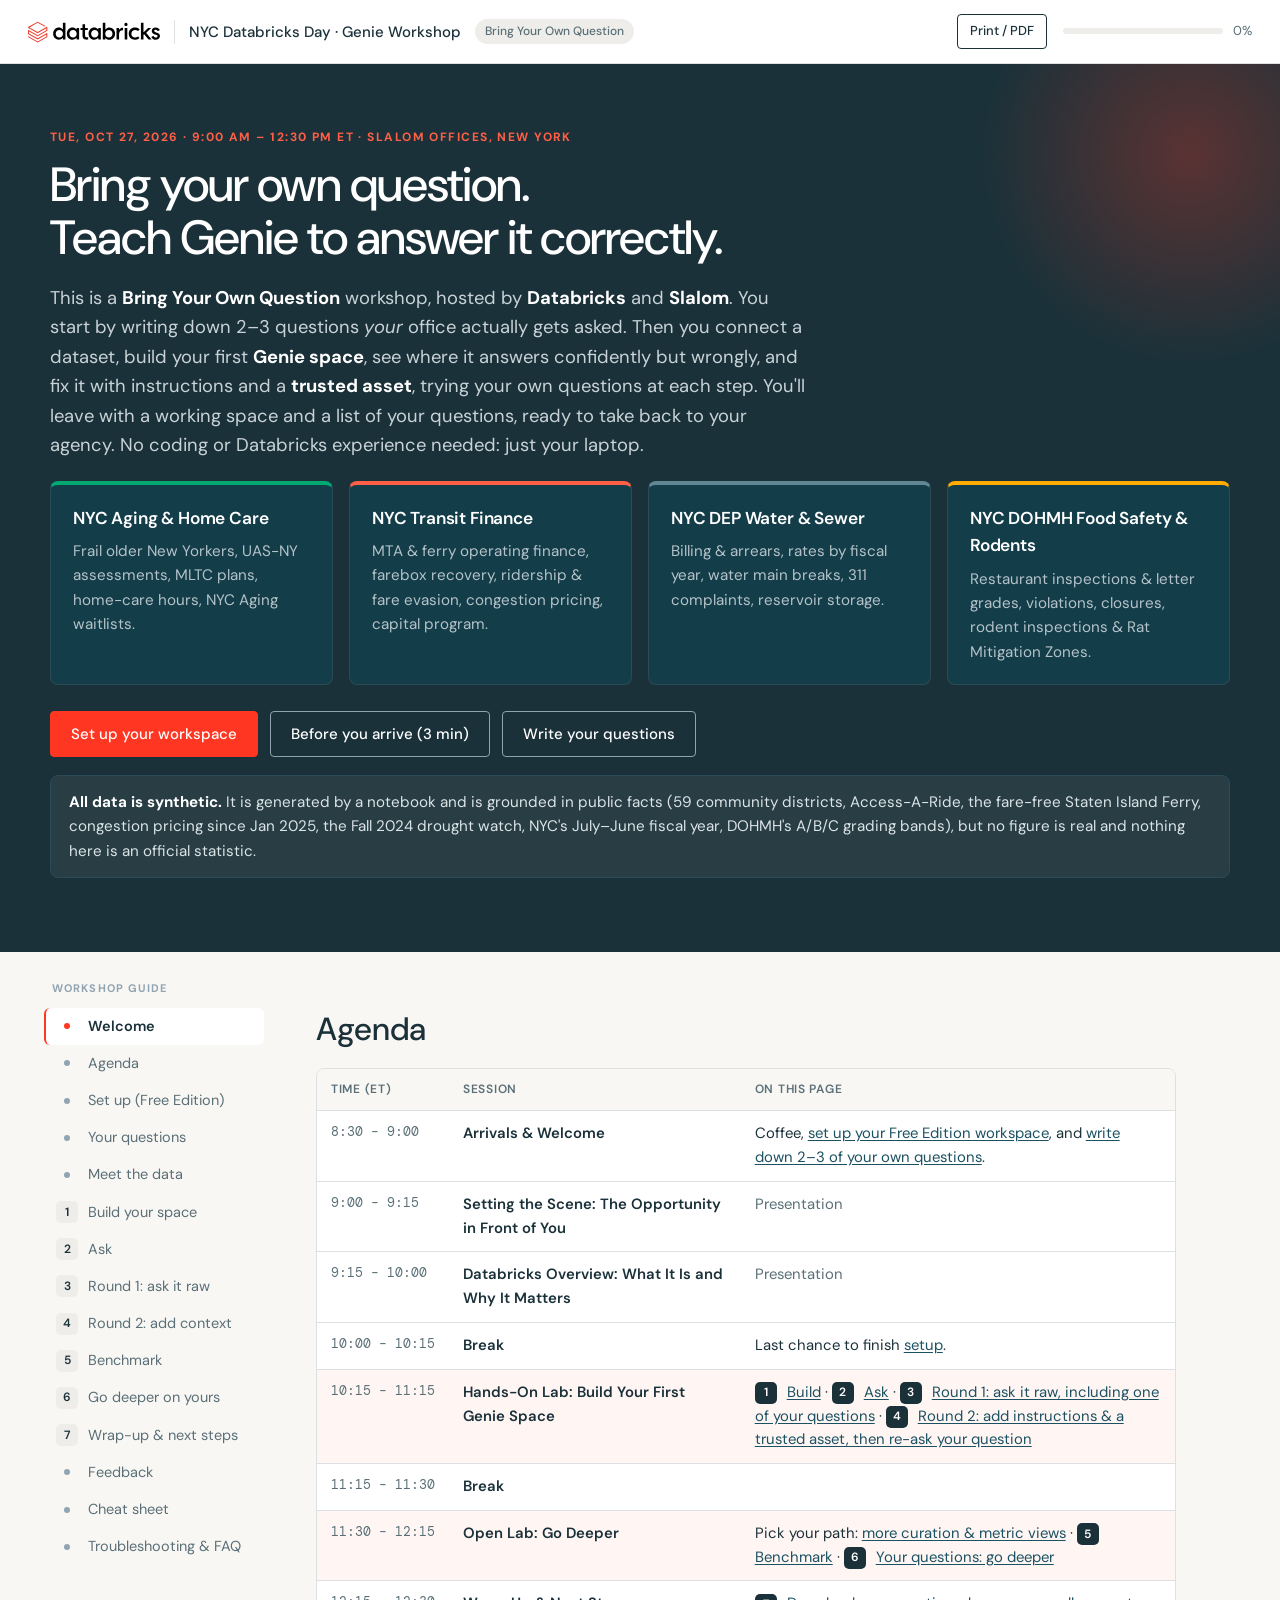
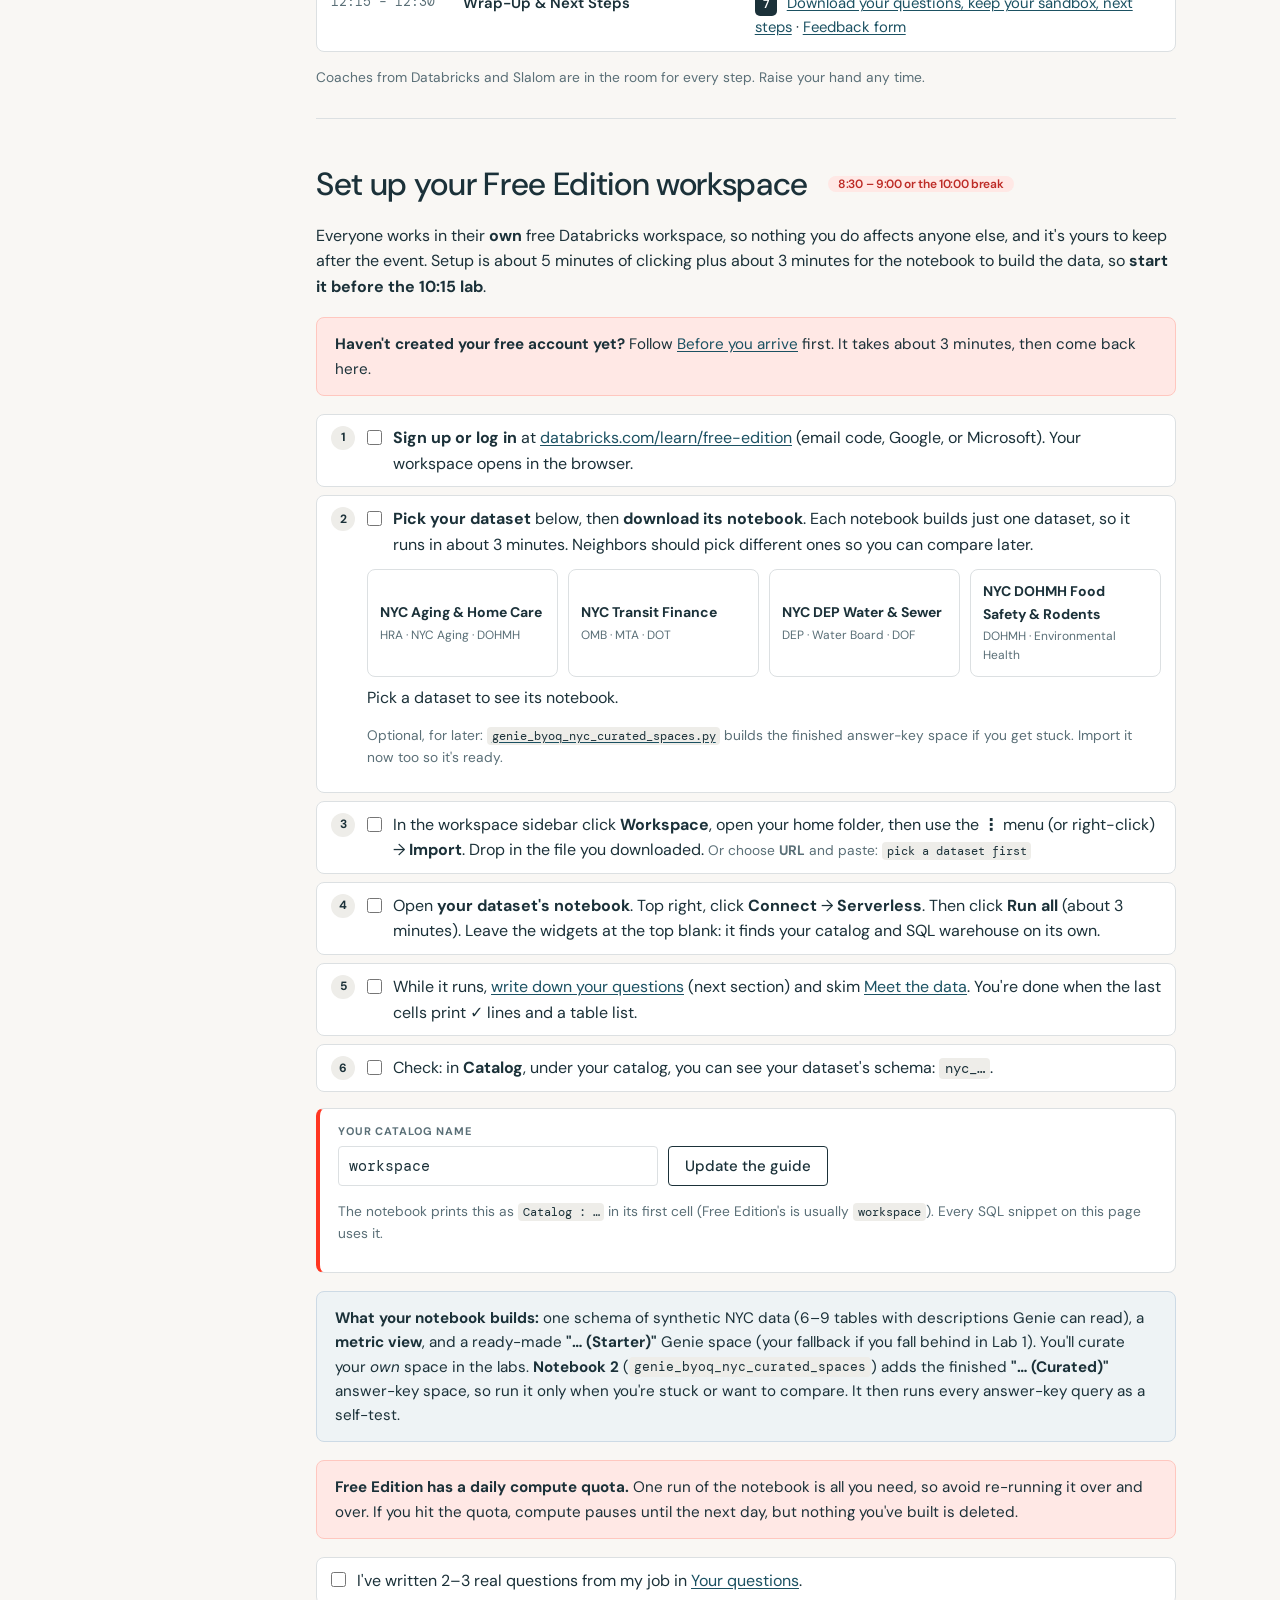
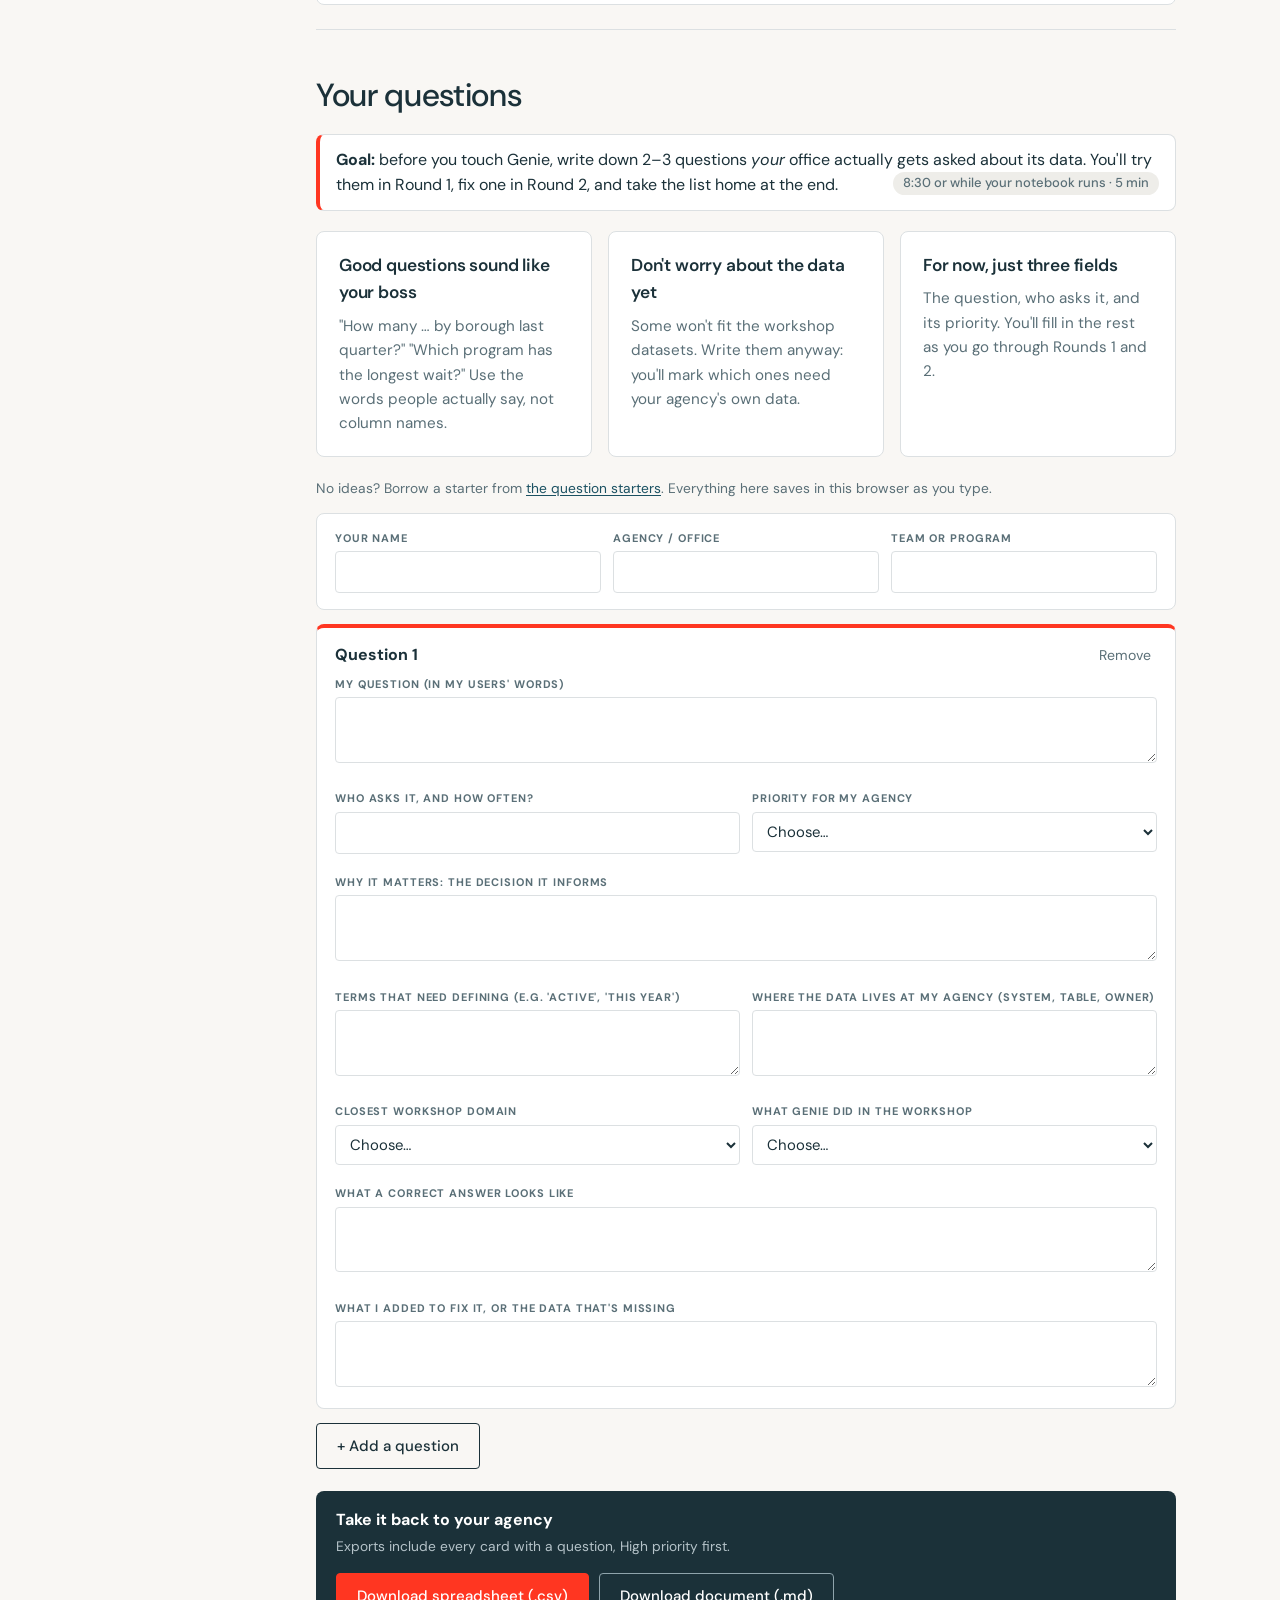
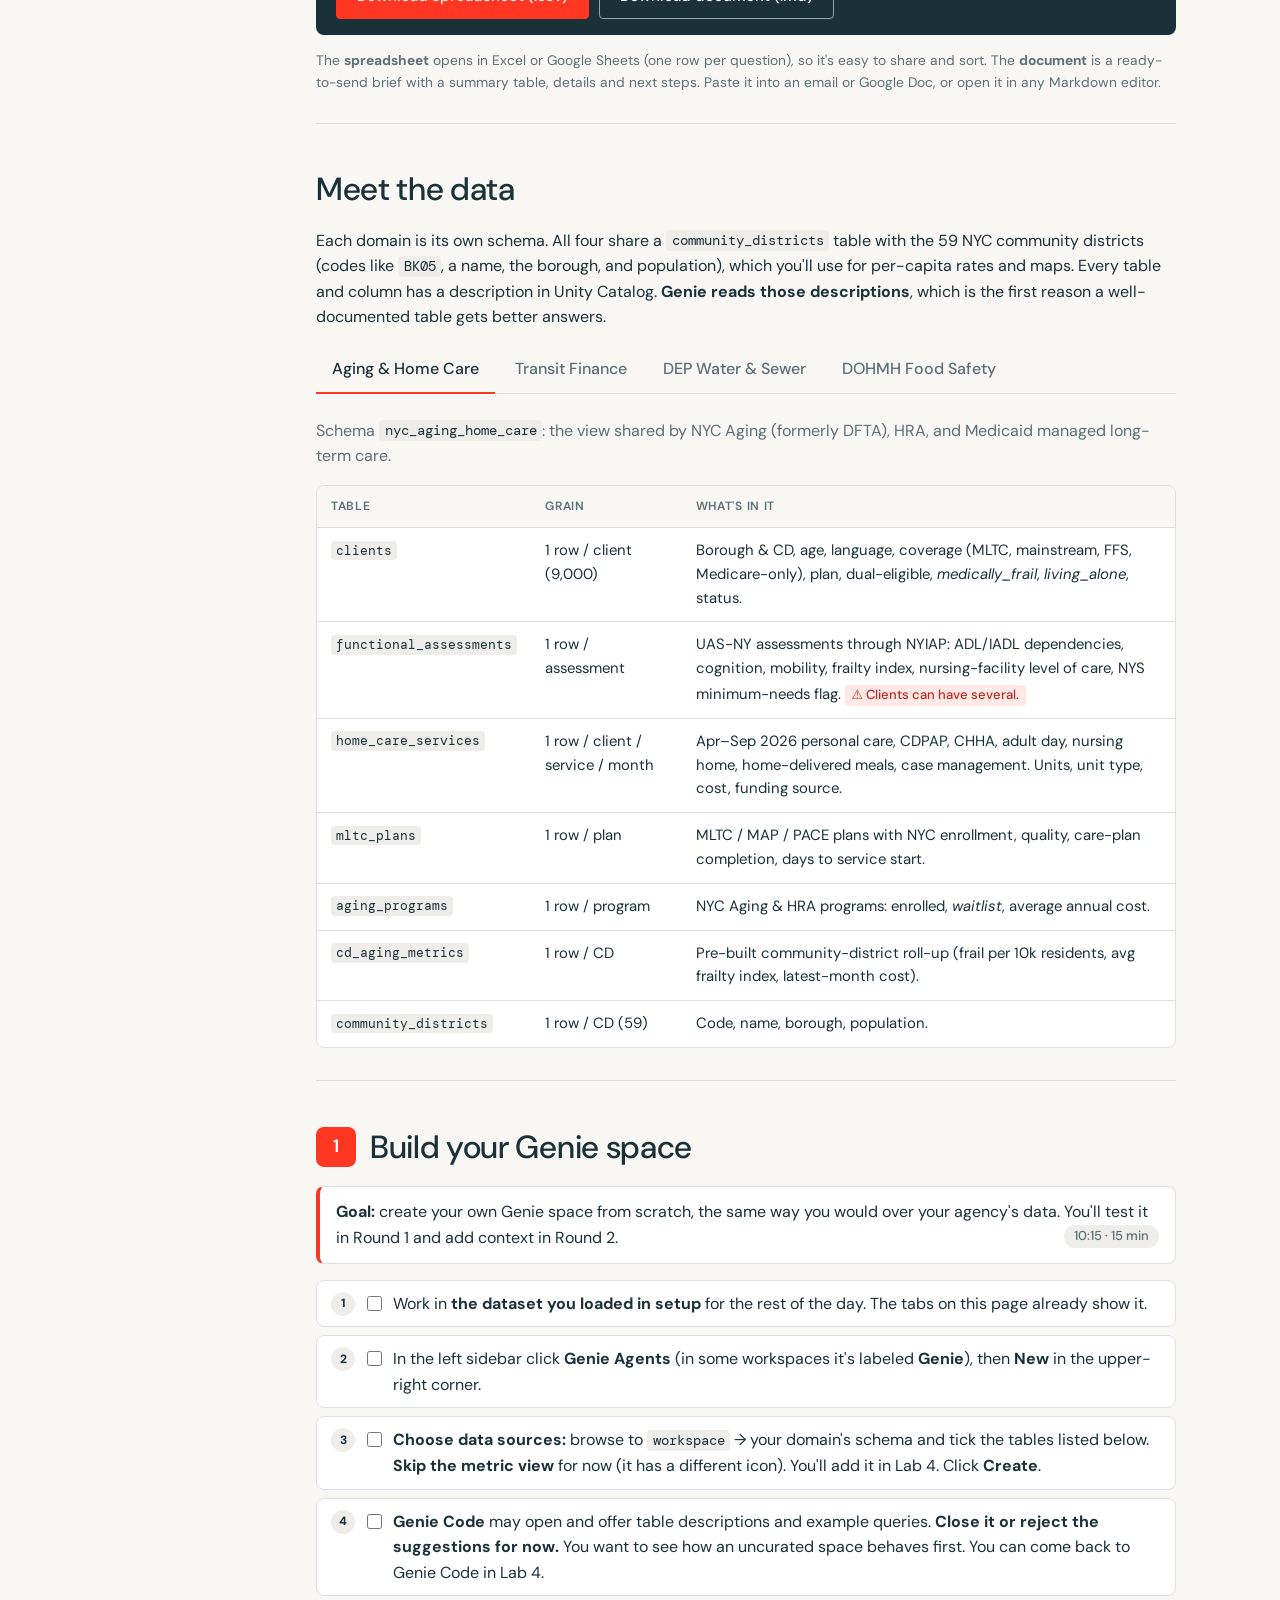
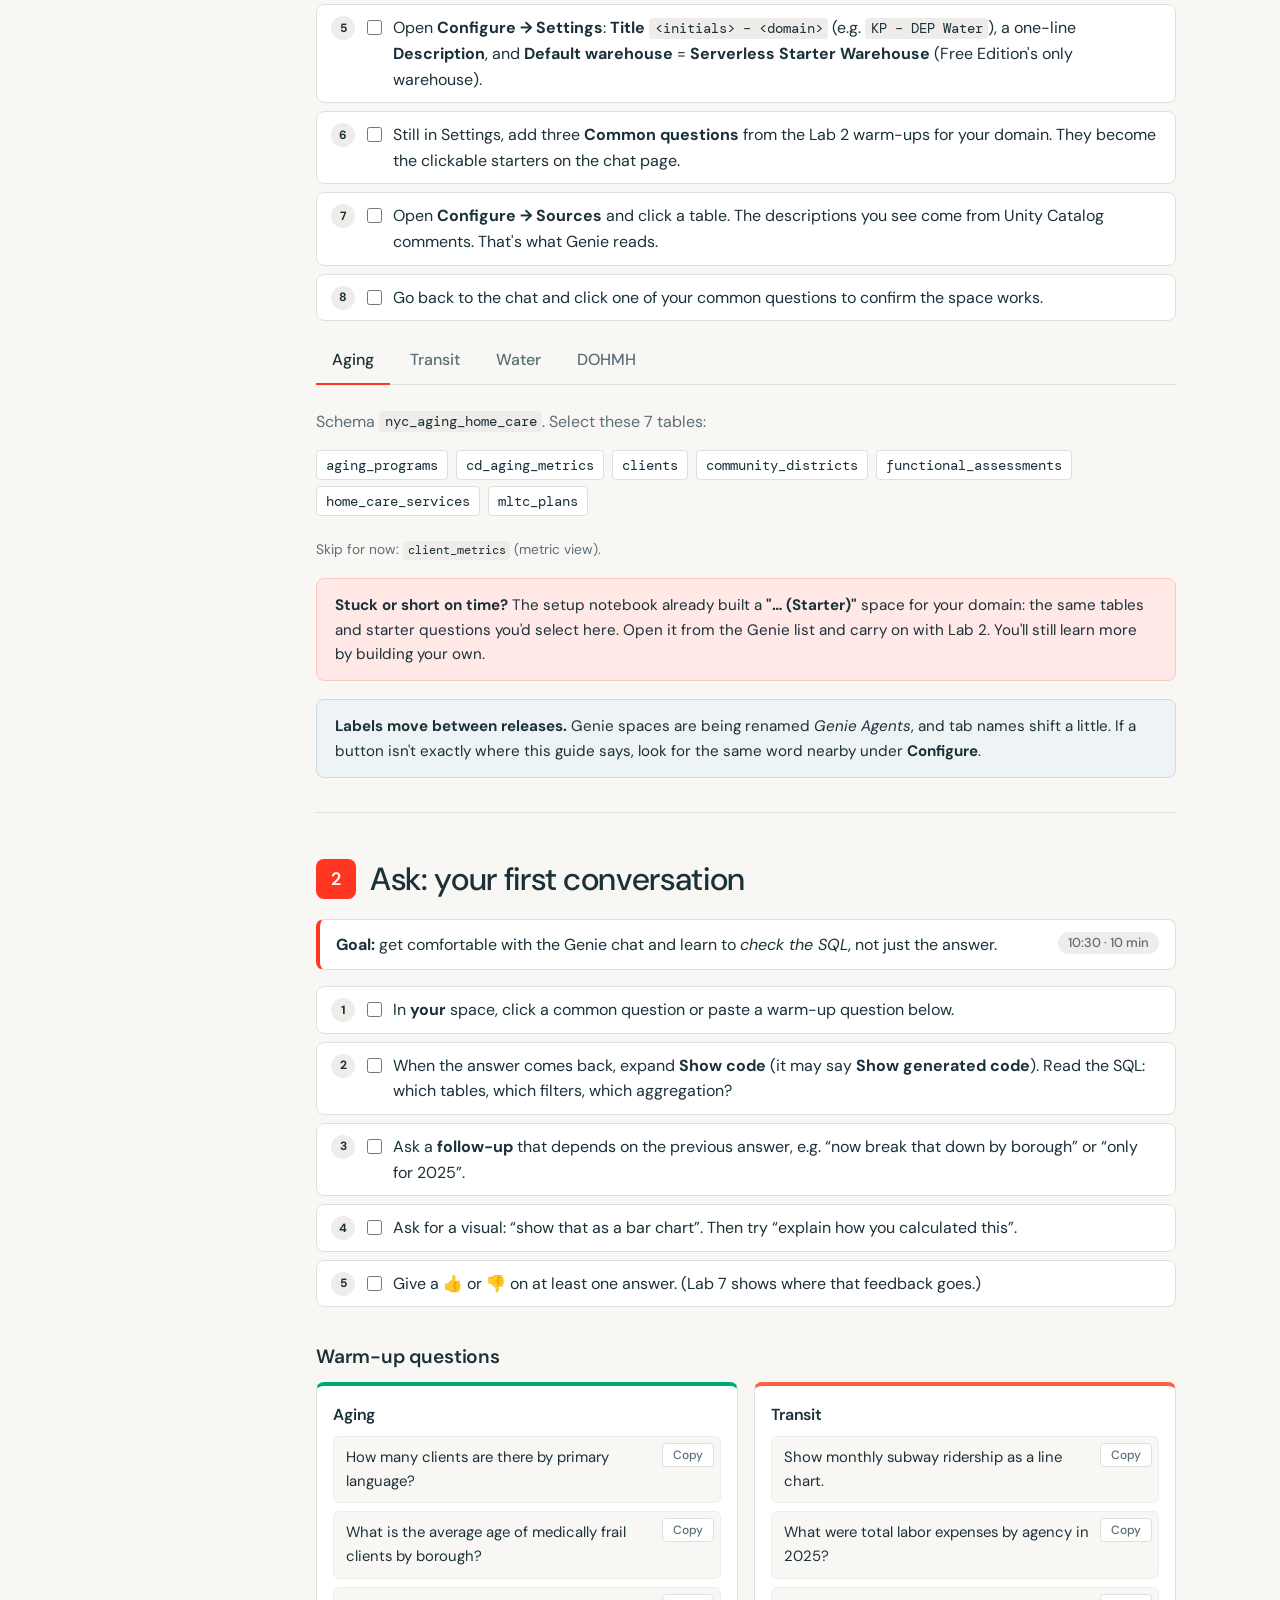
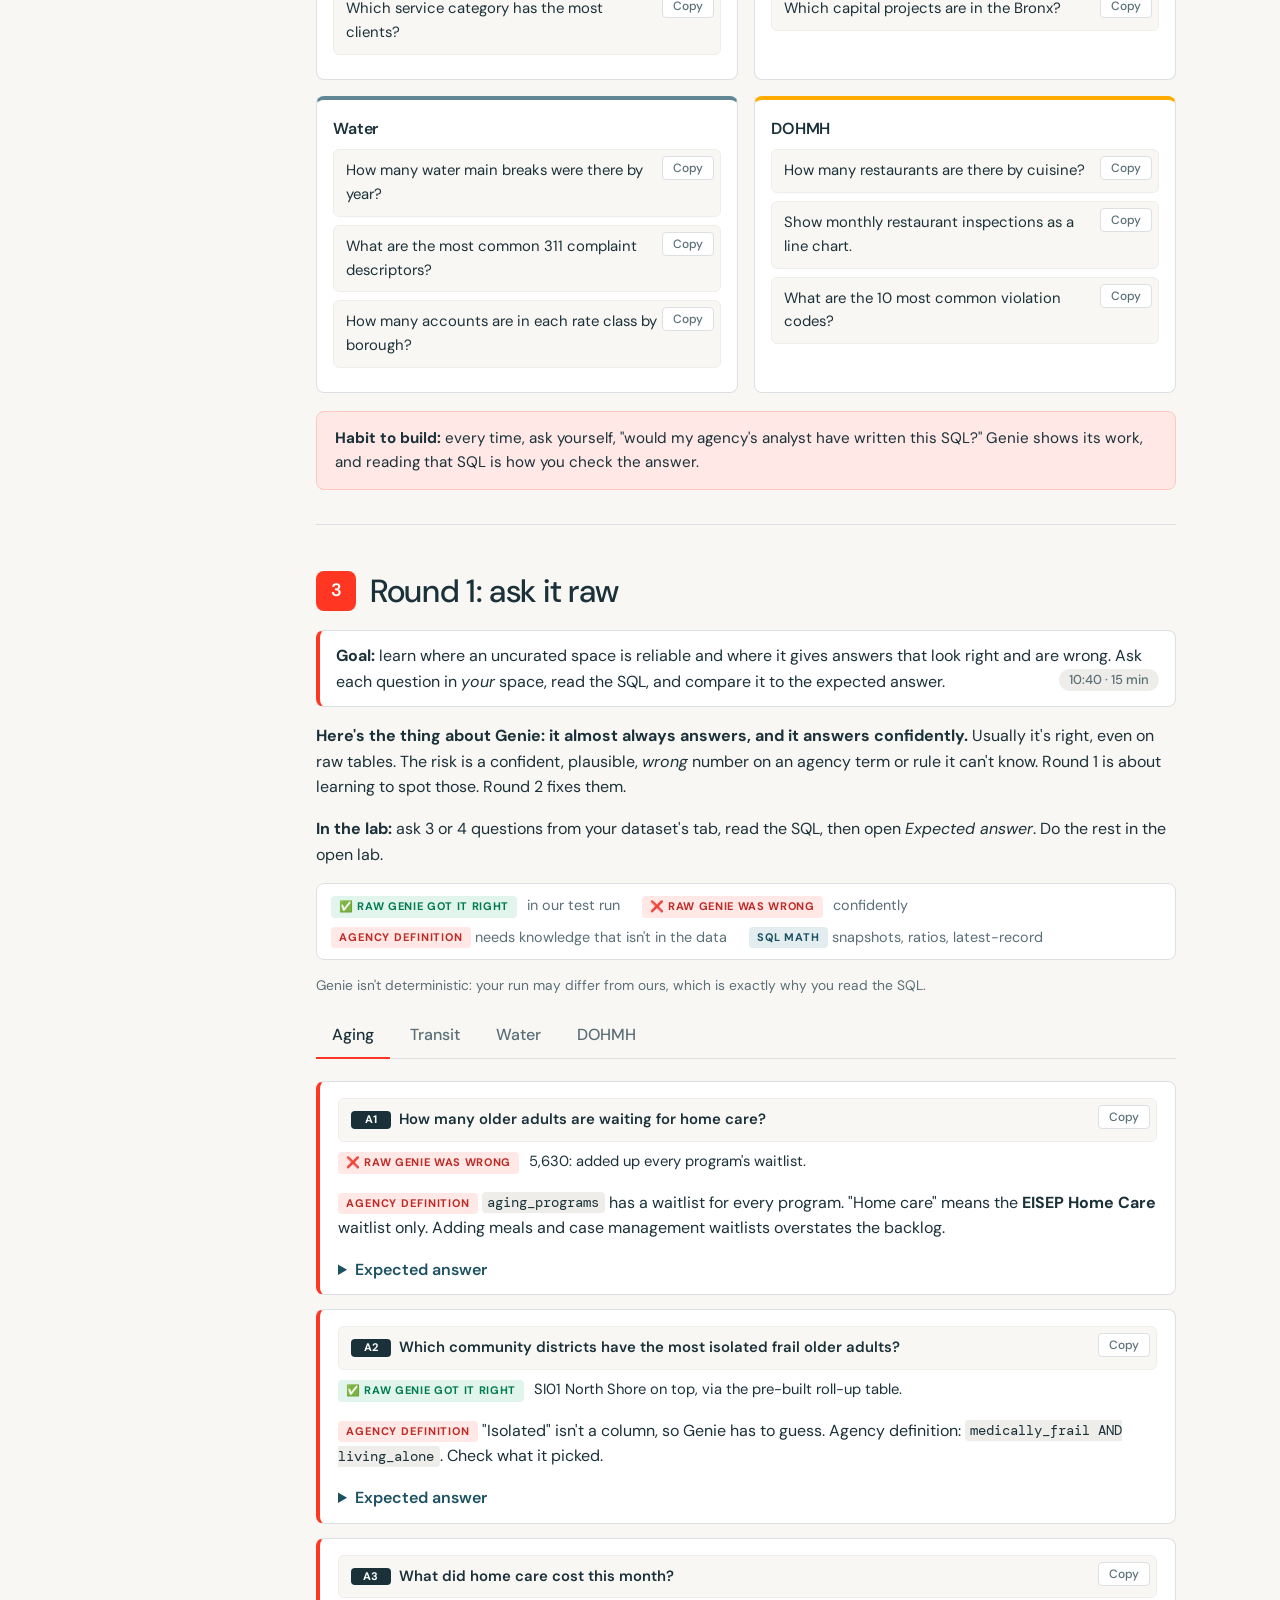
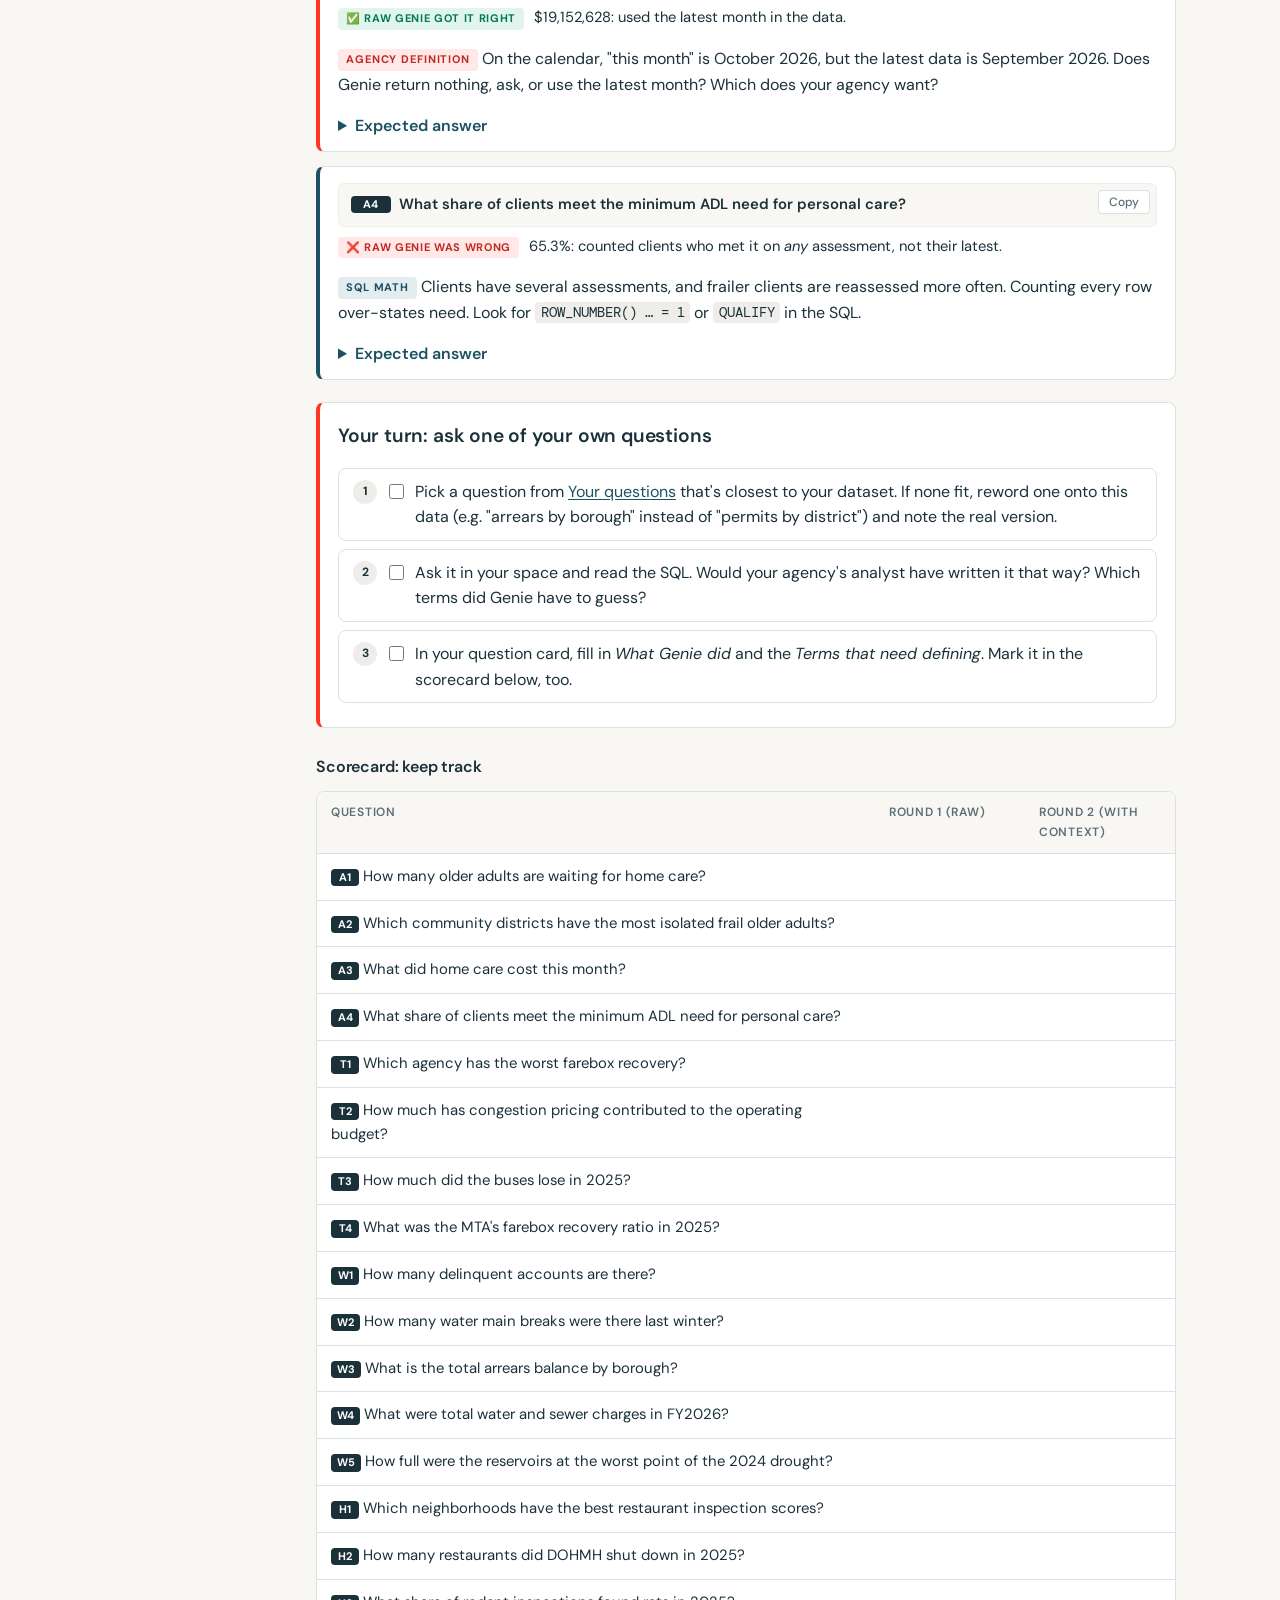
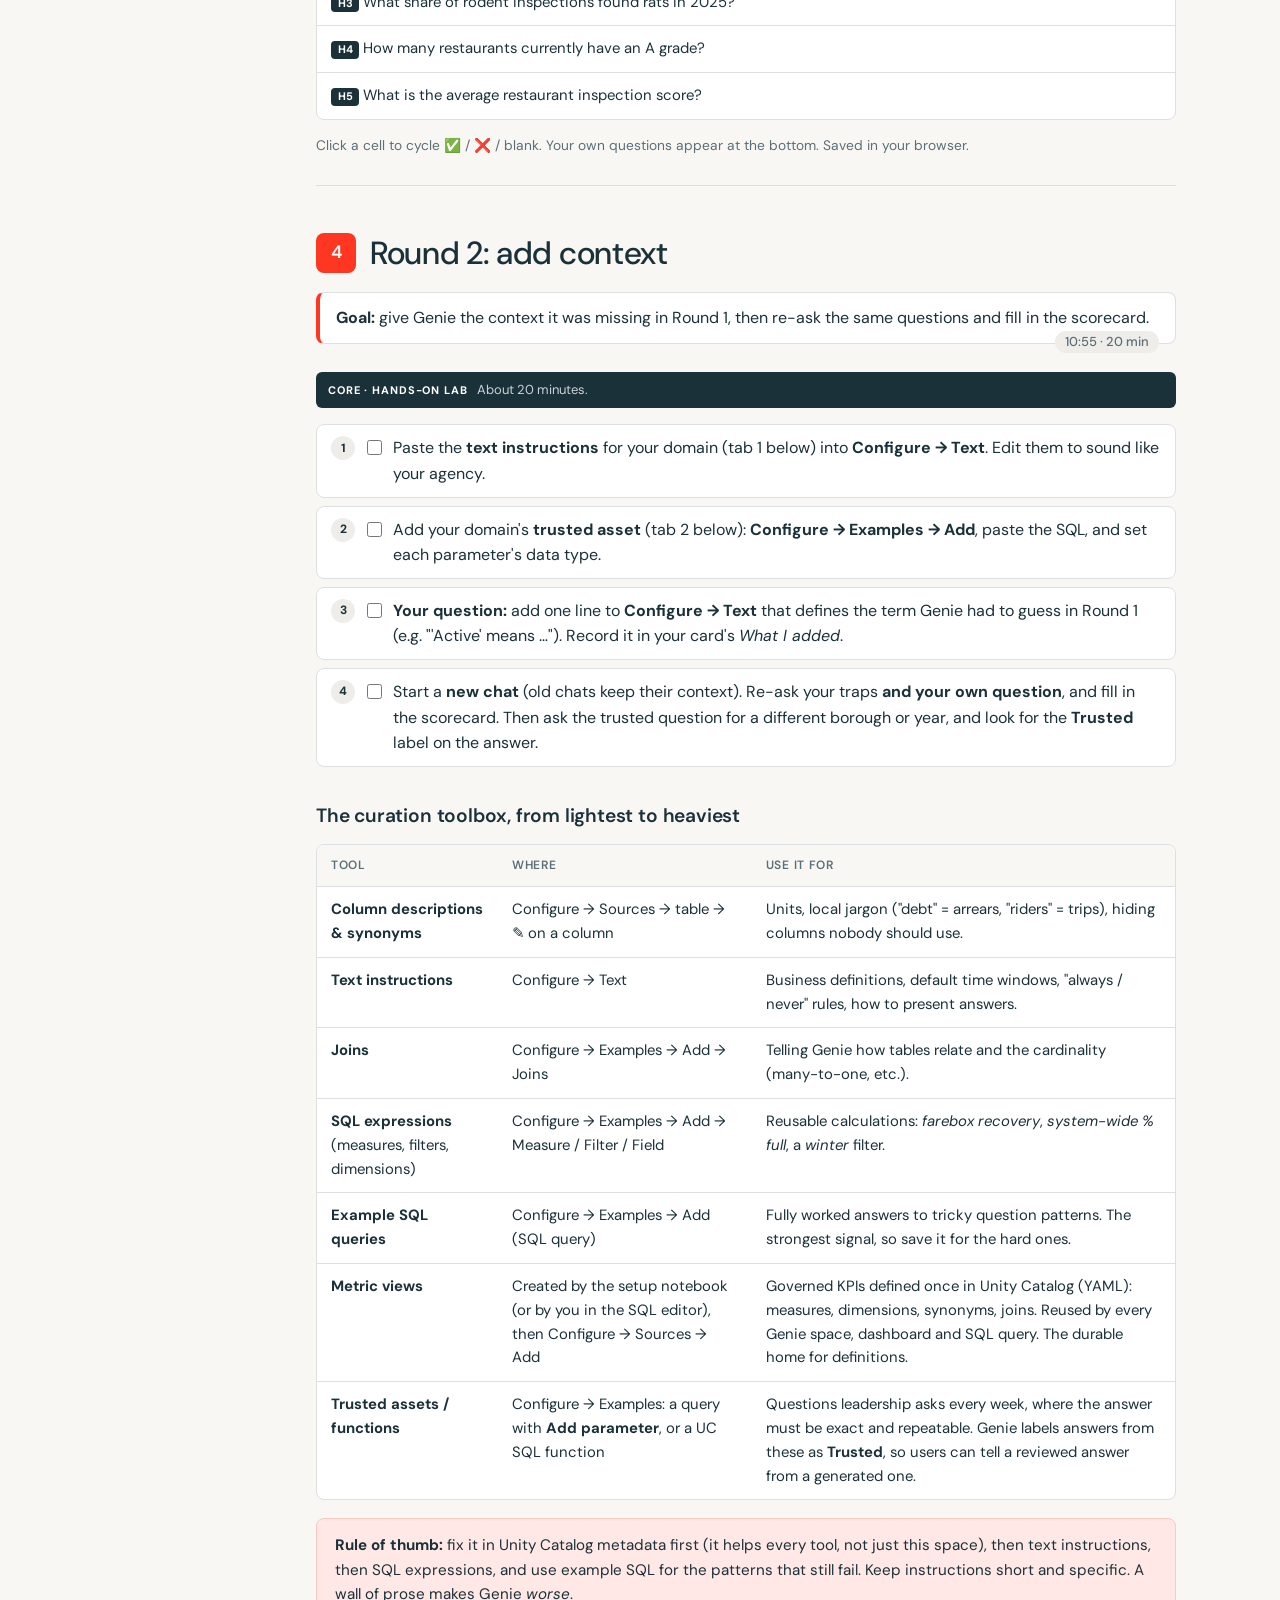
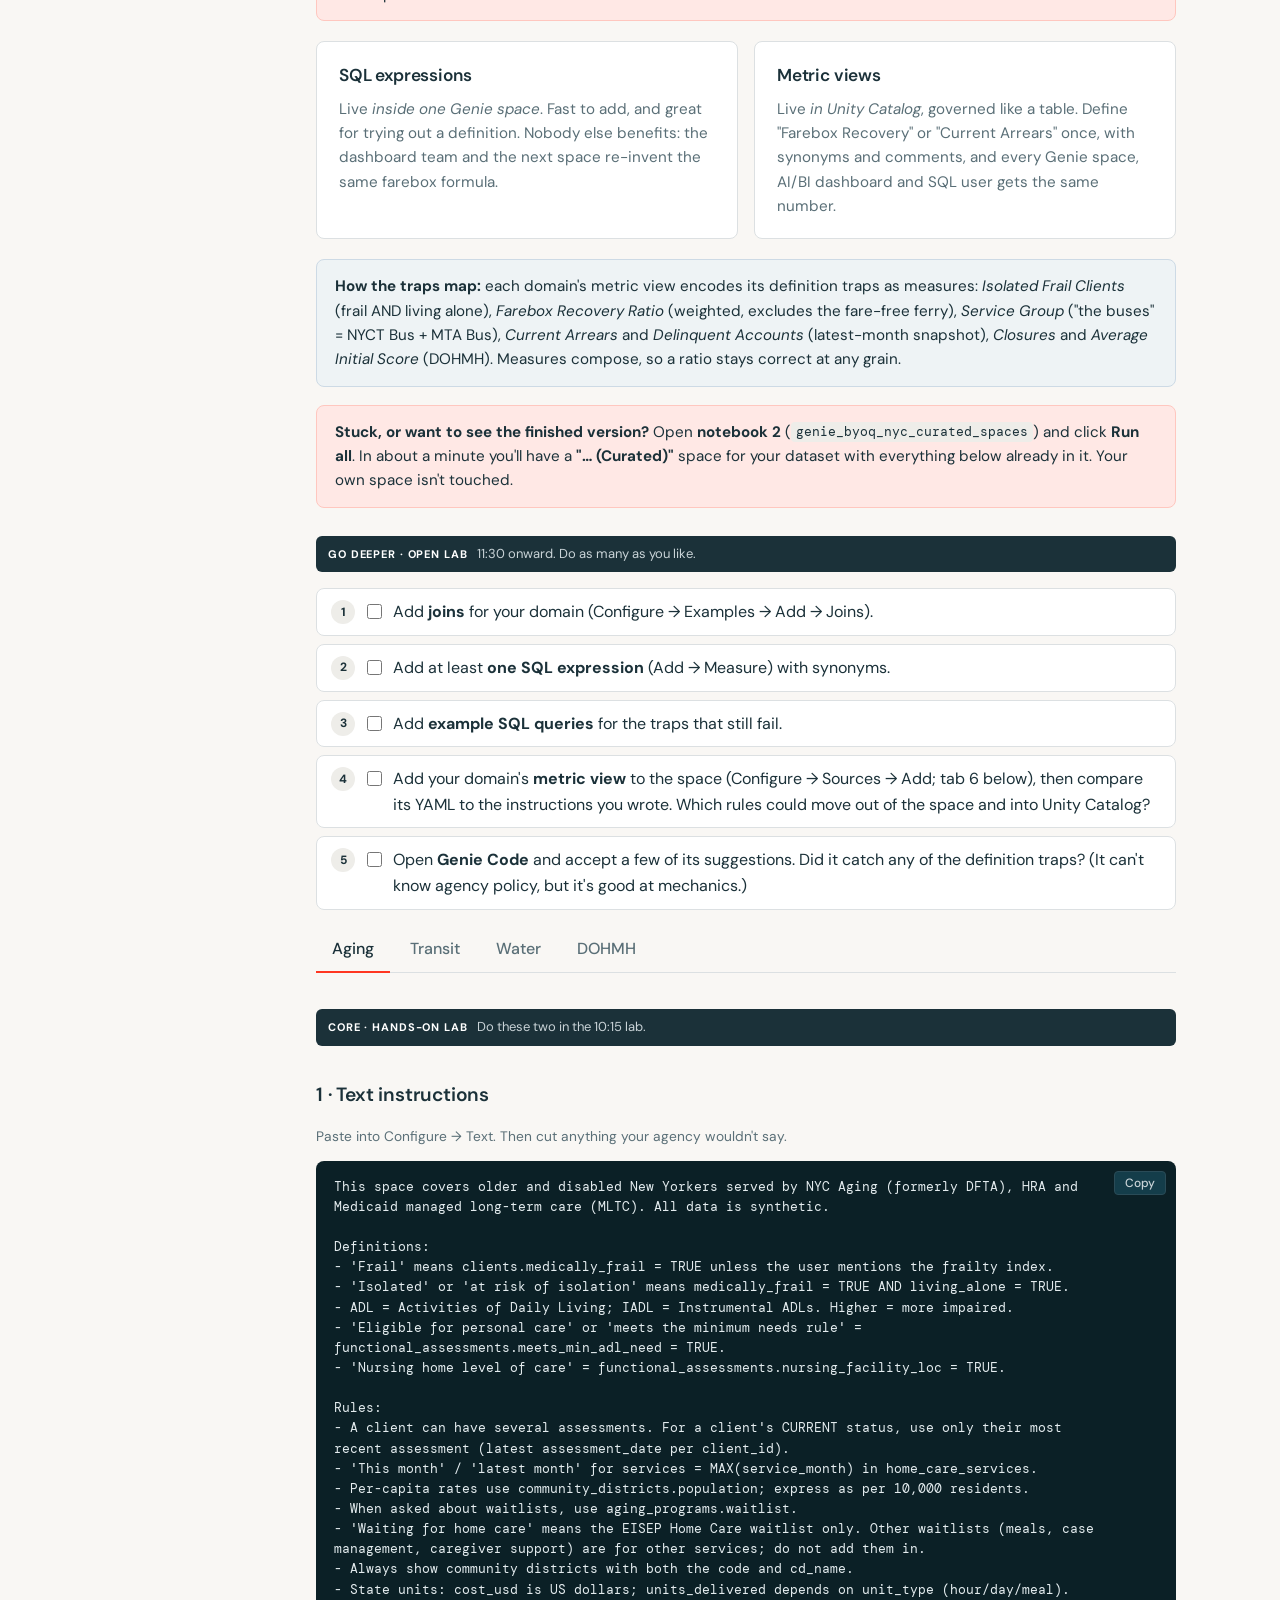
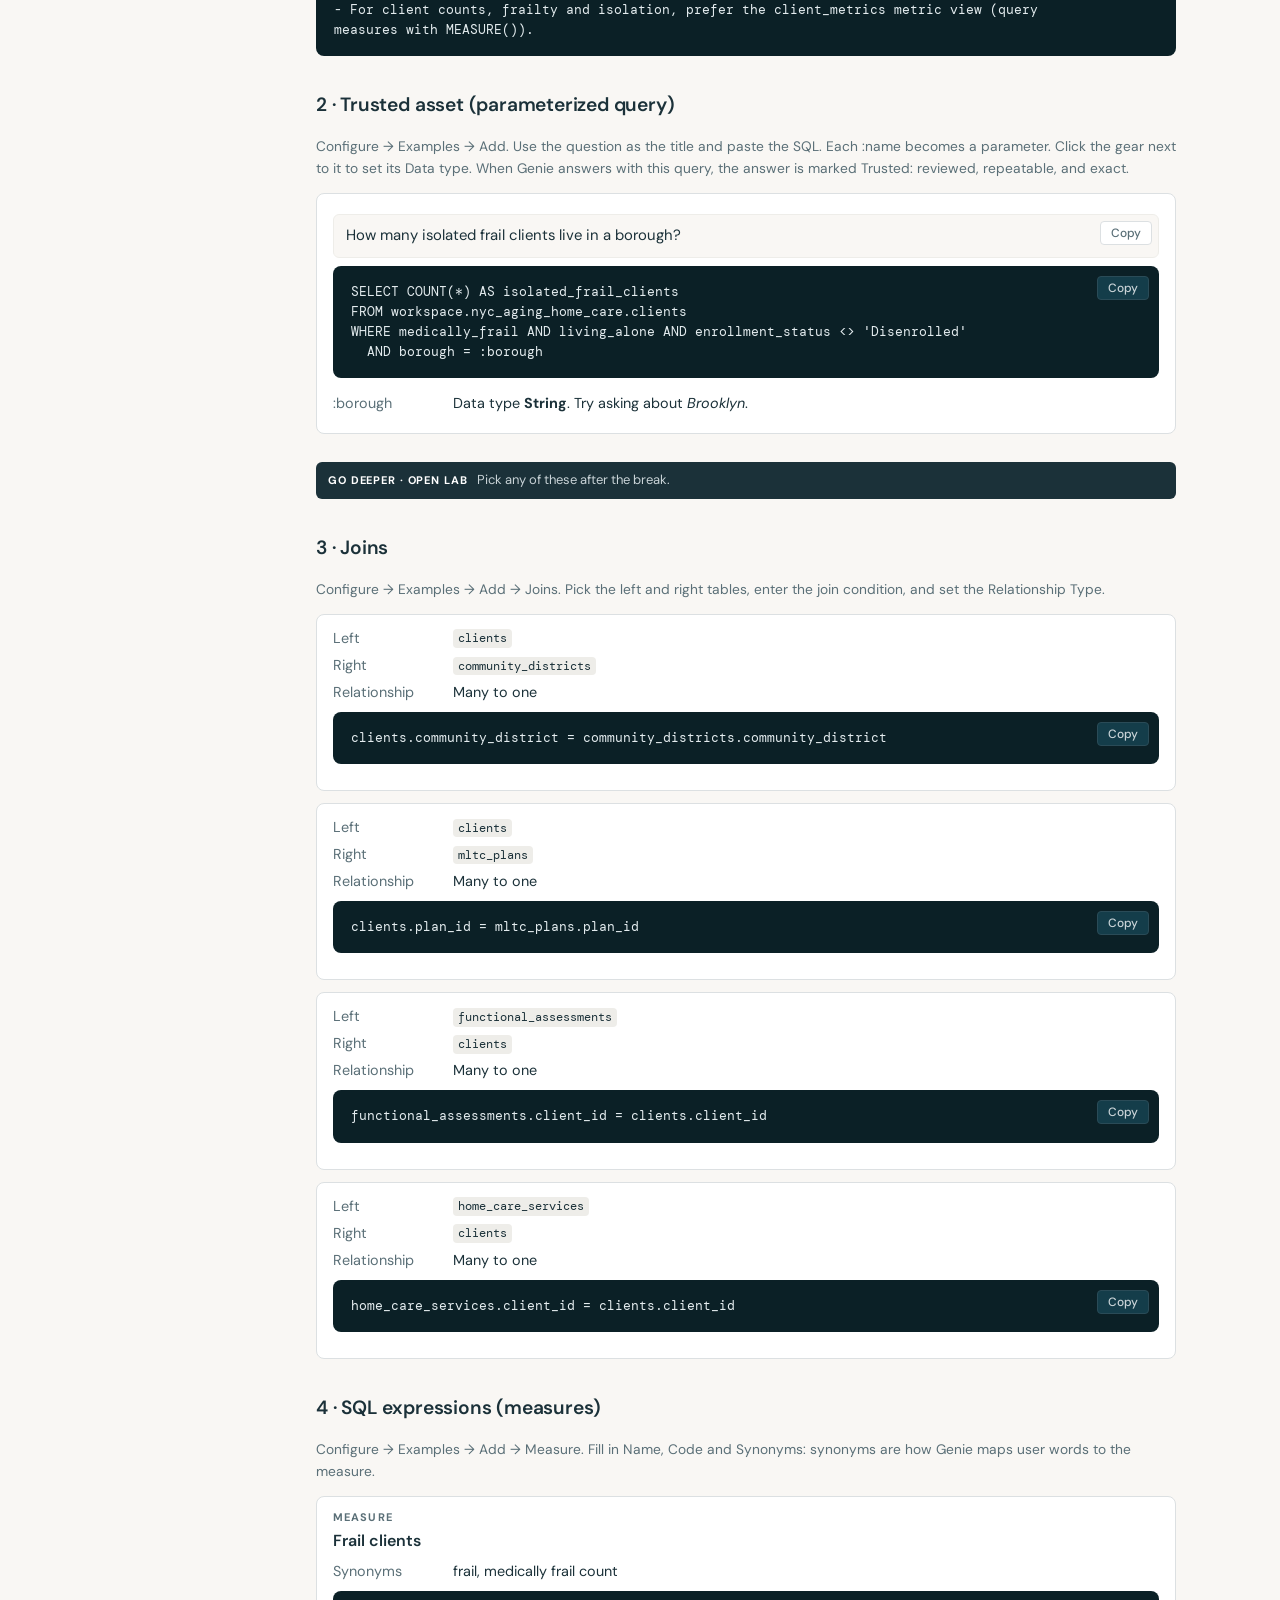
==== commit f0419d8a: "Put Bring Your Own Question at the center of the workshop - Header, title and intro name the BYOQ fo" ====
--- a/site/index.html
+++ b/site/index.html
@@ -3,7 +3,7 @@
 <head>
 <meta charset="utf-8">
 <meta name="viewport" content="width=device-width, initial-scale=1">
-<title>NYC Databricks Day · Hands-On Genie Workshop</title>
+<title>NYC Databricks Day · Genie Workshop: Bring Your Own Question</title>
 <link rel="icon" href="databricks-logo.svg">
 <link rel="preconnect" href="https://fonts.googleapis.com">
 <link rel="preconnect" href="https://fonts.gstatic.com" crossorigin>
@@ -13,7 +13,7 @@
 <body>
 
 <header class="topbar">
-  <a class="brand" href="#welcome" style="text-decoration:none"><img src="databricks-logo.svg" alt="Databricks"><span class="divider"></span><span class="title">NYC Databricks Day</span><span class="pill">Hands-On Genie Workshop</span></a>
+  <a class="brand" href="#welcome" style="text-decoration:none"><img src="databricks-logo.svg" alt="Databricks"><span class="divider"></span><span class="title">NYC Databricks Day · Genie Workshop</span><span class="pill">Bring Your Own Question</span></a>
   <div class="top-actions">
   <button class="btn ghost sm" id="print-btn" type="button" title="Print this guide or save it as a PDF">Print / PDF</button>
   <div class="progress-wrap" title="Your progress is saved in this browser">
@@ -25,10 +25,11 @@
 <!-- ============================================================ WELCOME -->
 <section id="welcome" class="hero"><div class="hero-inner">
   <p class="eyebrow">Tue, Oct 27, 2026 · 9:00 AM – 12:30 PM ET · Slalom offices, New York</p>
-  <h1>Ask your data anything.<br>Then teach it to answer correctly.</h1>
-  <p class="lead">Your guide for the hands-on part of the day, hosted by <strong>Databricks</strong> and <strong>Slalom</strong>. You'll connect a dataset,
-  build your first <strong>Genie space</strong>, write instructions that guide its answers, set a <strong>trusted asset</strong>, and test it with
-  plain-English questions. You'll leave with a working space to show your team. No coding or Databricks experience needed: just your laptop.</p>
+  <h1>Bring your own question.<br>Teach Genie to answer it correctly.</h1>
+  <p class="lead">This is a <strong>Bring Your Own Question</strong> workshop, hosted by <strong>Databricks</strong> and <strong>Slalom</strong>. You start by writing down
+  2–3 questions <em>your</em> office actually gets asked. Then you connect a dataset, build your first <strong>Genie space</strong>, see where it answers
+  confidently but wrongly, and fix it with instructions and a <strong>trusted asset</strong>, trying your own questions at each step.
+  You'll leave with a working space and a list of your questions, ready to take back to your agency. No coding or Databricks experience needed: just your laptop.</p>
   <div class="cards four">
     <div class="card domain aging"><h3>NYC Aging &amp; Home Care</h3><p>Frail older New Yorkers, UAS-NY assessments, MLTC plans, home-care hours, NYC Aging waitlists.</p></div>
     <div class="card domain transit"><h3>NYC Transit Finance</h3><p>MTA &amp; ferry operating finance, farebox recovery, ridership &amp; fare evasion, congestion pricing, capital program.</p></div>
@@ -38,7 +39,7 @@
   <div class="hero-ctas">
     <a class="btn" href="#setup">Set up your workspace</a>
     <a class="btn ghost" href="setup.html">Before you arrive (3 min)</a>
-    <a class="btn ghost" href="#lab6">Bring your own question</a>
+    <a class="btn ghost" href="#my-questions">Write your questions</a>
   </div>
   <div class="callout info"><strong>All data is synthetic.</strong> It is generated by a notebook and is grounded in public facts
   (59 community districts, Access-A-Ride, the fare-free Staten Island Ferry, congestion pricing since Jan 2025, the Fall 2024
@@ -53,13 +54,14 @@
     <a href="#welcome"><span class="stop"></span>Welcome</a>
     <a href="#agenda"><span class="stop"></span>Agenda</a>
     <a href="#setup"><span class="stop"></span>Set up (Free Edition)</a>
+    <a href="#my-questions"><span class="stop"></span>Your questions</a>
     <a href="#data"><span class="stop"></span>Meet the data</a>
     <a href="#lab1"><span class="bullet sm b-red">1</span>Build your space</a>
     <a href="#lab2"><span class="bullet sm b-blue">2</span>Ask</a>
     <a href="#lab3"><span class="bullet sm b-yellow">3</span>Round 1: ask it raw</a>
     <a href="#lab4"><span class="bullet sm b-green">4</span>Round 2: add context</a>
     <a href="#lab5"><span class="bullet sm b-orange">5</span>Benchmark</a>
-    <a href="#lab6"><span class="bullet sm b-purple">6</span>Bring your own question</a>
+    <a href="#lab6"><span class="bullet sm b-purple">6</span>Go deeper on yours</a>
     <a href="#lab7"><span class="bullet sm b-gray">7</span>Wrap-up &amp; next steps</a>
     <a href="#feedback"><span class="stop"></span>Feedback</a>
     <a href="#cheatsheet"><span class="stop"></span>Cheat sheet</a>
@@ -75,21 +77,21 @@
   <table class="agenda">
     <thead><tr><th>Time (ET)</th><th>Session</th><th>On this page</th></tr></thead>
     <tbody>
-      <tr><td class="slot">8:30 – 9:00</td><td>Arrivals &amp; Welcome</td><td>Coffee, and <a href="#setup">set up your Free Edition workspace</a> with a coach so you're ready for the lab.</td></tr>
+      <tr><td class="slot">8:30 – 9:00</td><td>Arrivals &amp; Welcome</td><td>Coffee, <a href="#setup">set up your Free Edition workspace</a>, and <a href="#my-questions">write down 2–3 of your own questions</a>.</td></tr>
       <tr><td class="slot">9:00 – 9:15</td><td>Setting the Scene: The Opportunity in Front of You</td><td class="muted">Presentation</td></tr>
       <tr><td class="slot">9:15 – 10:00</td><td>Databricks Overview: What It Is and Why It Matters</td><td class="muted">Presentation</td></tr>
       <tr><td class="slot">10:00 – 10:15</td><td>Break</td><td>Last chance to finish <a href="#setup">setup</a>.</td></tr>
       <tr class="lab-row"><td class="slot">10:15 – 11:15</td><td>Hands-On Lab: Build Your First Genie Space</td><td>
         <span class="bullet sm b-red">1</span> <a href="#lab1">Build</a> ·
         <span class="bullet sm b-blue">2</span> <a href="#lab2">Ask</a> ·
-        <span class="bullet sm b-yellow">3</span> <a href="#lab3">Round 1: ask it raw</a> ·
-        <span class="bullet sm b-green">4</span> <a href="#lab4">Round 2: add instructions &amp; a trusted asset</a></td></tr>
+        <span class="bullet sm b-yellow">3</span> <a href="#lab3">Round 1: ask it raw, including one of your questions</a> ·
+        <span class="bullet sm b-green">4</span> <a href="#lab4">Round 2: add instructions &amp; a trusted asset, then re-ask your question</a></td></tr>
       <tr><td class="slot">11:15 – 11:30</td><td>Break</td><td></td></tr>
       <tr class="lab-row"><td class="slot">11:30 – 12:15</td><td>Open Lab: Go Deeper</td><td>Pick your path:
         <a href="#lab4">more curation &amp; metric views</a> ·
         <span class="bullet sm b-orange">5</span> <a href="#lab5">Benchmark</a> ·
-        <span class="bullet sm b-purple">6</span> <a href="#lab6">Bring your own question</a></td></tr>
-      <tr><td class="slot">12:15 – 12:30</td><td>Wrap-Up &amp; Next Steps</td><td><span class="bullet sm b-gray">7</span> <a href="#lab7">Keep your sandbox, share &amp; take it to production</a> · <a href="#feedback">Feedback form</a></td></tr>
+        <span class="bullet sm b-purple">6</span> <a href="#lab6">Your questions: go deeper</a></td></tr>
+      <tr><td class="slot">12:15 – 12:30</td><td>Wrap-Up &amp; Next Steps</td><td><span class="bullet sm b-gray">7</span> <a href="#lab7">Download your questions, keep your sandbox, next steps</a> · <a href="#feedback">Feedback form</a></td></tr>
     </tbody>
   </table>
   <p class="muted small">Coaches from Databricks and Slalom are in the room for every step. Raise your hand any time.</p>
@@ -118,7 +120,7 @@
       Drop in the file you downloaded. <span class="muted small">Or choose <strong>URL</strong> and paste: <code id="nb-url">pick a dataset first</code></span></label></li>
     <li><label><input type="checkbox" data-id="s4"> Open <strong>your dataset's notebook</strong>. Top right, click <strong>Connect</strong> → <strong>Serverless</strong>. Then click <strong>Run all</strong> (about 3 minutes).
       Leave the widgets at the top blank: it finds your catalog and SQL warehouse on its own.</label></li>
-    <li><label><input type="checkbox" data-id="s5"> While it runs, read <a href="#data">Meet the data</a>. You're done when the last cells print ✓ lines and a table list.</label></li>
+    <li><label><input type="checkbox" data-id="s5"> While it runs, <a href="#my-questions">write down your questions</a> (next section) and skim <a href="#data">Meet the data</a>. You're done when the last cells print ✓ lines and a table list.</label></li>
     <li><label><input type="checkbox" data-id="s6"> Check: in <strong>Catalog</strong>, under your catalog, you can see your dataset's schema: <code class="my-schema">nyc_…</code>.</label></li>
   </ol>
   <div class="catalog-box">
@@ -134,8 +136,38 @@
   <div class="callout tip"><strong>Free Edition has a daily compute quota.</strong> One run of the notebook is all you need, so avoid re-running it over and over.
   If you hit the quota, compute pauses until the next day, but nothing you've built is deleted.</div>
   <div class="checklist" data-group="before">
-    <label><input type="checkbox" data-id="b5"> I have 2–3 real questions from my job written down for Lab 6 (see the <a href="#lab6">worksheet</a>).</label>
-  </div>
+    <label><input type="checkbox" data-id="b5"> I've written 2–3 real questions from my job in <a href="#my-questions">Your questions</a>.</label>
+  </div>
+</section>
+
+<!-- ============================================================ YOUR QUESTIONS -->
+<section id="my-questions">
+  <h2>Your questions</h2>
+  <p class="goal"><strong>Goal:</strong> before you touch Genie, write down 2–3 questions <em>your</em> office actually gets asked about its data.
+  You'll try them in Round 1, fix one in Round 2, and take the list home at the end. <span class="time">8:30 or while your notebook runs · 5 min</span></p>
+  <div class="cards three">
+    <div class="card"><h3>Good questions sound like your boss</h3><p>"How many … by borough last quarter?" "Which program has the longest wait?" Use the words people actually say, not column names.</p></div>
+    <div class="card"><h3>Don't worry about the data yet</h3><p>Some won't fit the workshop datasets. Write them anyway: you'll mark which ones need your agency's own data.</p></div>
+    <div class="card"><h3>For now, just three fields</h3><p>The question, who asks it, and its priority. You'll fill in the rest as you go through Rounds 1 and 2.</p></div>
+  </div>
+  <p class="muted small">No ideas? Borrow a starter from <a href="#lab6">the question starters</a>. Everything here saves in this browser as you type.</p>
+  
+
+  <div id="byoq-list"></div>
+  <div class="btnrow">
+    <button class="btn ghost" id="byoq-add">+ Add a question</button>
+  </div>
+  <div class="export-box">
+    <div><strong>Take it back to your agency</strong>
+      <p class="muted small">Exports include every card with a question, High priority first.</p></div>
+    <div class="export-btns">
+      <button class="btn" id="byoq-export-csv" type="button">Download spreadsheet (.csv)</button>
+      <button class="btn ghost" id="byoq-export-md" type="button">Download document (.md)</button>
+    </div>
+  </div>
+  <p class="muted small">The <strong>spreadsheet</strong> opens in Excel or Google Sheets (one row per question), so it's easy to share and sort.
+  The <strong>document</strong> is a ready-to-send brief with a summary table, details and next steps. Paste it into an email or Google Doc, or open it in any Markdown editor.</p>
+
 </section>
 
 <!-- ============================================================ DATA -->
@@ -447,13 +479,21 @@
       </div>
     </div>
   </div>
+  <div class="your-turn">
+    <h3>Your turn: ask one of your own questions</h3>
+    <ol class="steps" data-group="lab3-own">
+      <li><label><input type="checkbox" data-id="l3a"> Pick a question from <a href="#my-questions">Your questions</a> that's closest to your dataset. If none fit, reword one onto this data (e.g. "arrears by borough" instead of "permits by district") and note the real version.</label></li>
+      <li><label><input type="checkbox" data-id="l3b"> Ask it in your space and read the SQL. Would your agency's analyst have written it that way? Which terms did Genie have to guess?</label></li>
+      <li><label><input type="checkbox" data-id="l3c"> In your question card, fill in <em>What Genie did</em> and the <em>Terms that need defining</em>. Mark it in the scorecard below, too.</label></li>
+    </ol>
+  </div>
   <div class="worksheet">
     <h4>Scorecard: keep track</h4>
     <table class="score" id="scorecard">
       <thead><tr><th>Question</th><th>Round 1 (raw)</th><th>Round 2 (with context)</th></tr></thead>
       <tbody></tbody>
     </table>
-    <p class="muted small">Click a cell to cycle ✅ / ❌ / blank. Saved in your browser.</p>
+    <p class="muted small">Click a cell to cycle ✅ / ❌ / blank. Your own questions appear at the bottom. Saved in your browser.</p>
   </div>
 </section>
 
@@ -466,7 +506,8 @@
   <ol class="steps" data-group="lab4">
     <li><label><input type="checkbox" data-id="l4a"> Paste the <strong>text instructions</strong> for your domain (tab 1 below) into <strong>Configure → Text</strong>. Edit them to sound like your agency.</label></li>
     <li><label><input type="checkbox" data-id="l4t"> Add your domain's <strong>trusted asset</strong> (tab 2 below): <strong>Configure → Examples → Add</strong>, paste the SQL, and set each parameter's data type.</label></li>
-    <li><label><input type="checkbox" data-id="l4e"> Start a <strong>new chat</strong> (old chats keep their context). Re-ask your traps and fill in the scorecard. Then ask the trusted question for a different borough or year, and look for the <strong>Trusted</strong> label on the answer.</label></li>
+    <li><label><input type="checkbox" data-id="l4y"> <strong>Your question:</strong> add one line to <strong>Configure → Text</strong> that defines the term Genie had to guess in Round 1 (e.g. "'Active' means …"). Record it in your card's <em>What I added</em>.</label></li>
+    <li><label><input type="checkbox" data-id="l4e"> Start a <strong>new chat</strong> (old chats keep their context). Re-ask your traps <strong>and your own question</strong>, and fill in the scorecard. Then ask the trusted question for a different borough or year, and look for the <strong>Trusted</strong> label on the answer.</label></li>
   </ol>
   <h3>The curation toolbox, from lightest to heaviest</h3>
   <table class="toolbox">
@@ -538,28 +579,17 @@
 
 <!-- ============================================================ LAB 6 (BYOQ) -->
 <section id="lab6" class="lab">
-  <h2><span class="bullet b-purple">6</span> Bring your own question</h2>
+  <h2><span class="bullet b-purple">6</span> Your questions: go deeper</h2>
   <p class="phase"><span>Open lab</span> 11:30 – 12:15</p>
-  <p class="goal"><strong>Goal:</strong> test Genie on the questions <em>you</em> get asked, then work out what it would need to answer them on your agency's real data. <span class="time">~30 min</span></p>
-
-  <h3>Question worksheet</h3>
-  <p>Capture the questions <strong>your</strong> office actually needs answered: one card per question. Fill in the cards here, then take
-  them back to your agency as the starting list for a Genie pilot on your own data. Everything saves in this browser as you type.</p>
-  <div id="byoq-list"></div>
-  <div class="btnrow">
-    <button class="btn ghost" id="byoq-add">+ Add a question</button>
-  </div>
-  <div class="export-box">
-    <div><strong>Take it back to your agency</strong>
-      <p class="muted small">Exports include every card with a question, High priority first.</p></div>
-    <div class="export-btns">
-      <button class="btn" id="byoq-export-csv" type="button">Download spreadsheet (.csv)</button>
-      <button class="btn ghost" id="byoq-export-md" type="button">Download document (.md)</button>
-    </div>
-  </div>
-  <p class="muted small">The <strong>spreadsheet</strong> opens in Excel or Google Sheets (one row per question), so it's easy to share and sort.
-  The <strong>document</strong> is a ready-to-send brief with a summary table, details and next steps. Paste it into an email or Google Doc, or open it in any Markdown editor.</p>
-
+  <p class="goal"><strong>Goal:</strong> push your own questions further, and work out what Genie would need to answer them on your agency's real data. <span class="time">~30 min</span></p>
+
+  <p>You started your question list in <a href="#my-questions">Your questions</a>. Now take your most important one further, and make sure the list is ready to take back.</p>
+  <ol class="steps" data-group="lab6">
+    <li><label><input type="checkbox" data-id="l6a"> Pick your <strong>High</strong>-priority question. Ask it in your space, then in the <strong>"… (Curated)"</strong> space (notebook 2) if you have it. Did the extra context change the answer?</label></li>
+    <li><label><input type="checkbox" data-id="l6b"> If it fails, use the table below to work out why, and try one fix. Record it in the card's <em>What I added</em> field.</label></li>
+    <li><label><input type="checkbox" data-id="l6c"> If your question needs data the workshop doesn't have, that's a great finding: fill in <em>Where the data lives at my agency</em>. That's your pilot roadmap.</label></li>
+    <li><label><input type="checkbox" data-id="l6d"> Add any new questions you thought of today, then <a href="#my-questions">download your list</a> as a spreadsheet or document.</label></li>
+  </ol>
   <h3>Question starters, if you didn't bring any</h3>
   <div class="qgrid">
     <div class="qcol aging"><h4>For HRA, NYC Aging, DOHMH</h4>
@@ -605,6 +635,8 @@
 <section id="lab7" class="lab">
   <h2><span class="bullet b-gray">7</span> Wrap-up: share, operate &amp; next steps</h2>
   <p class="goal"><strong>Goal:</strong> see how a space goes from a workshop sandbox to something a program office relies on. <span class="time">12:15 · 15 min</span></p>
+  <div class="callout tip"><strong>Before you leave: download your questions.</strong> In <a href="#my-questions">Your questions</a>, click <strong>Download spreadsheet</strong> or <strong>Download document</strong>.
+  That list, with what Genie did and the data each question needs, is your starting point for a pilot back at your agency.</div>
   <div class="callout info"><strong>Your sandbox stays.</strong> Your Free Edition workspace, data and Genie space are yours after today, so keep experimenting.
   Free Edition is for learning and non-commercial use. To pilot Genie on your agency's real data, talk to the Databricks and Slalom team about a pilot and setting up a workspace for your team.</div>
   <div class="cards two">
--- a/site/styles.css
+++ b/site/styles.css
@@ -285,3 +285,8 @@
 .big-steps li { counter-increment: bs; position: relative; background: var(--white); border: 1px solid var(--line); border-radius: var(--radius); padding: 14px 18px 14px 64px; margin: 10px 0; }
 .big-steps li::before { content: counter(bs, decimal-leading-zero); position: absolute; left: 18px; top: 14px; font-family: "DM Mono", monospace; font-weight: 500; color: var(--lava); font-size: 18px; }
 .big-steps li > strong:first-child { display: block; margin-bottom: 2px; }
+
+/* BYOQ threads */
+.qid-chip.own { background: var(--lava); }
+.your-turn { background: var(--white); border: 1px solid var(--line); border-left: 4px solid var(--lava); border-radius: var(--radius); padding: 4px 18px 8px; margin: 22px 0; }
+.your-turn h3 { margin-top: 14px; }
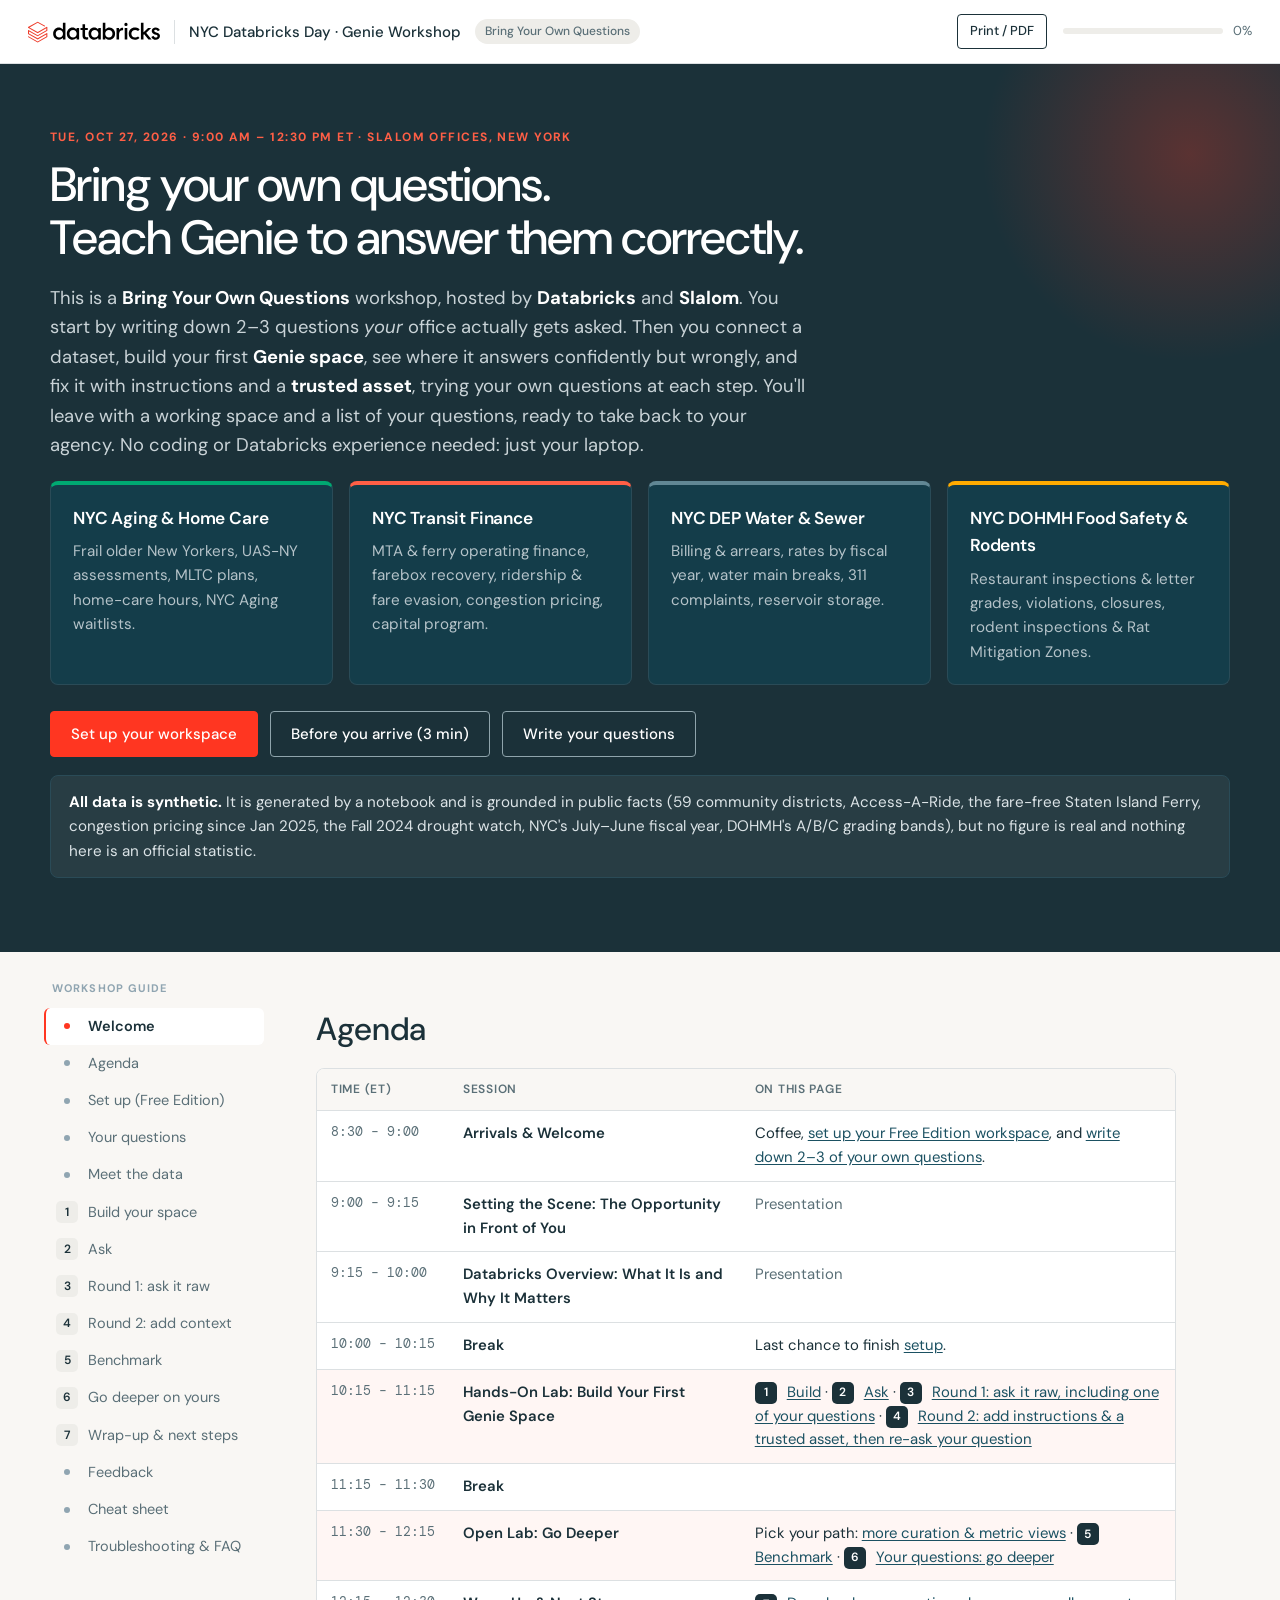
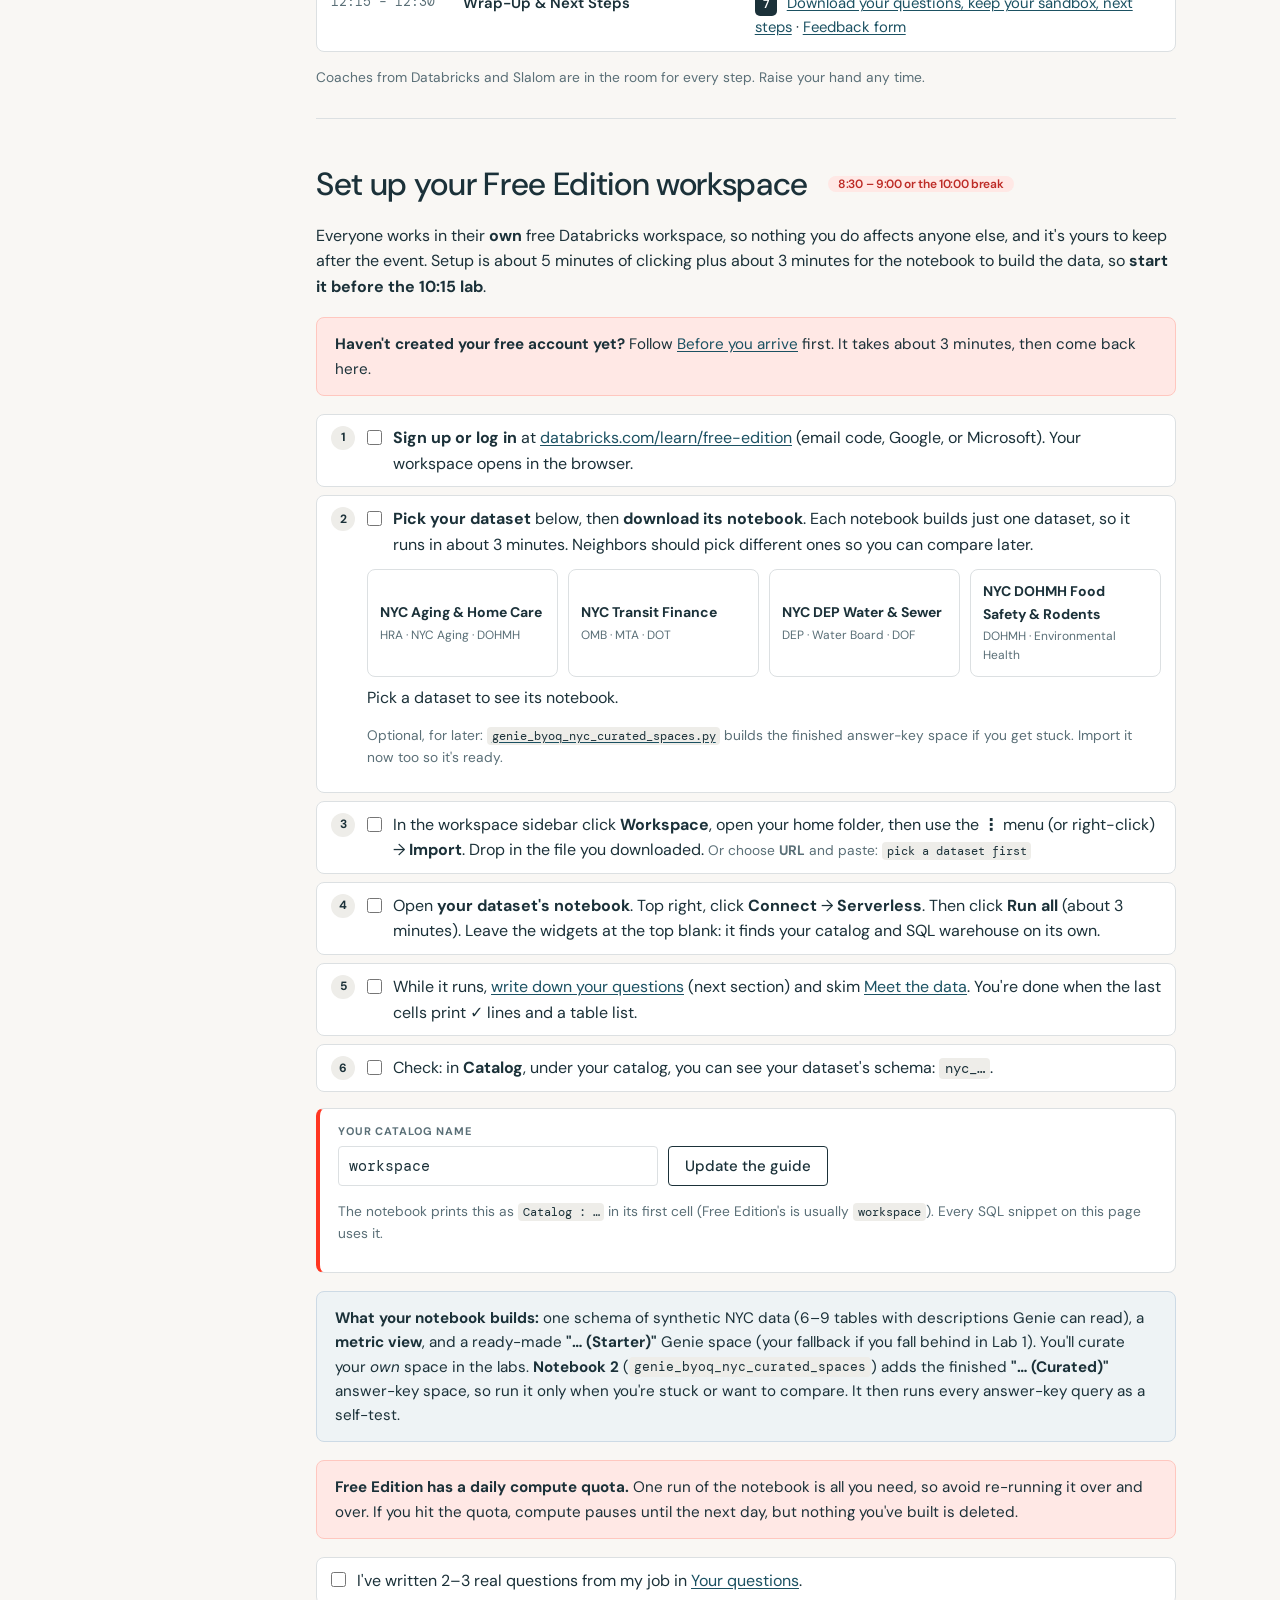
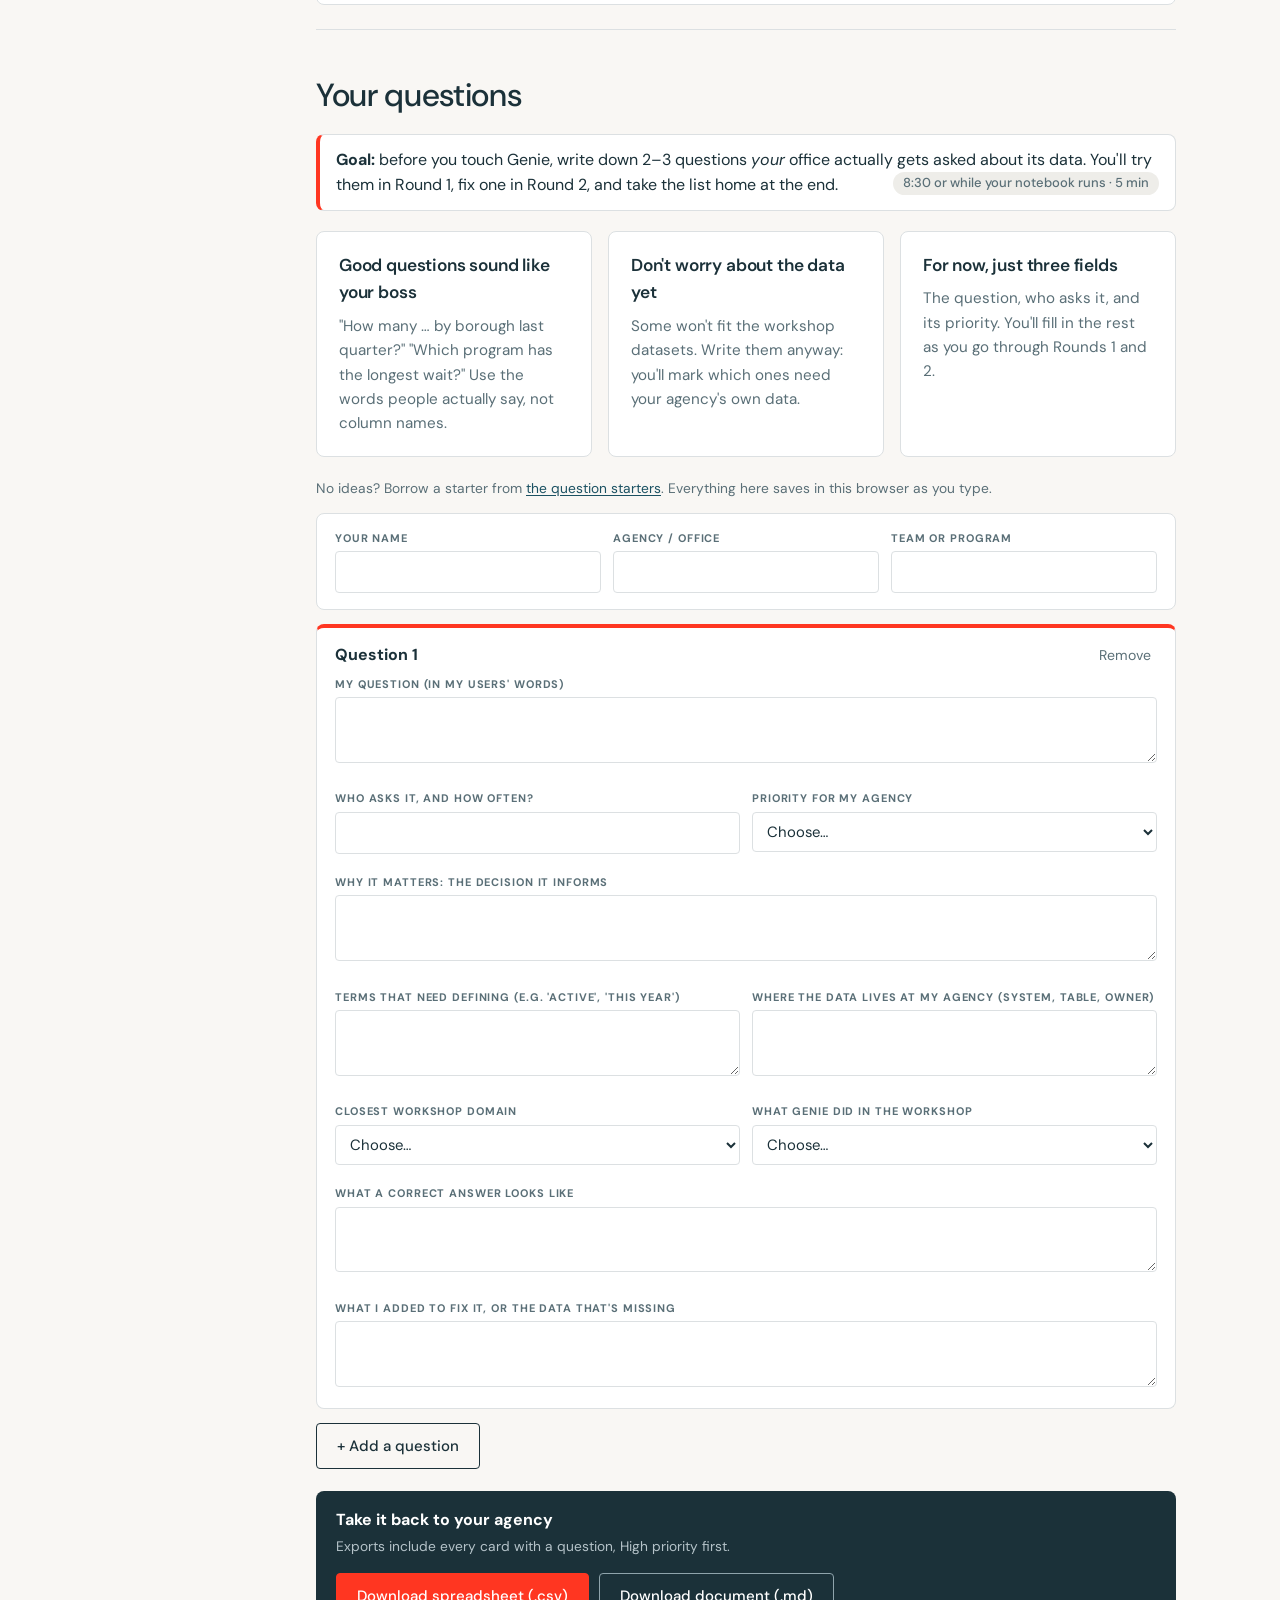
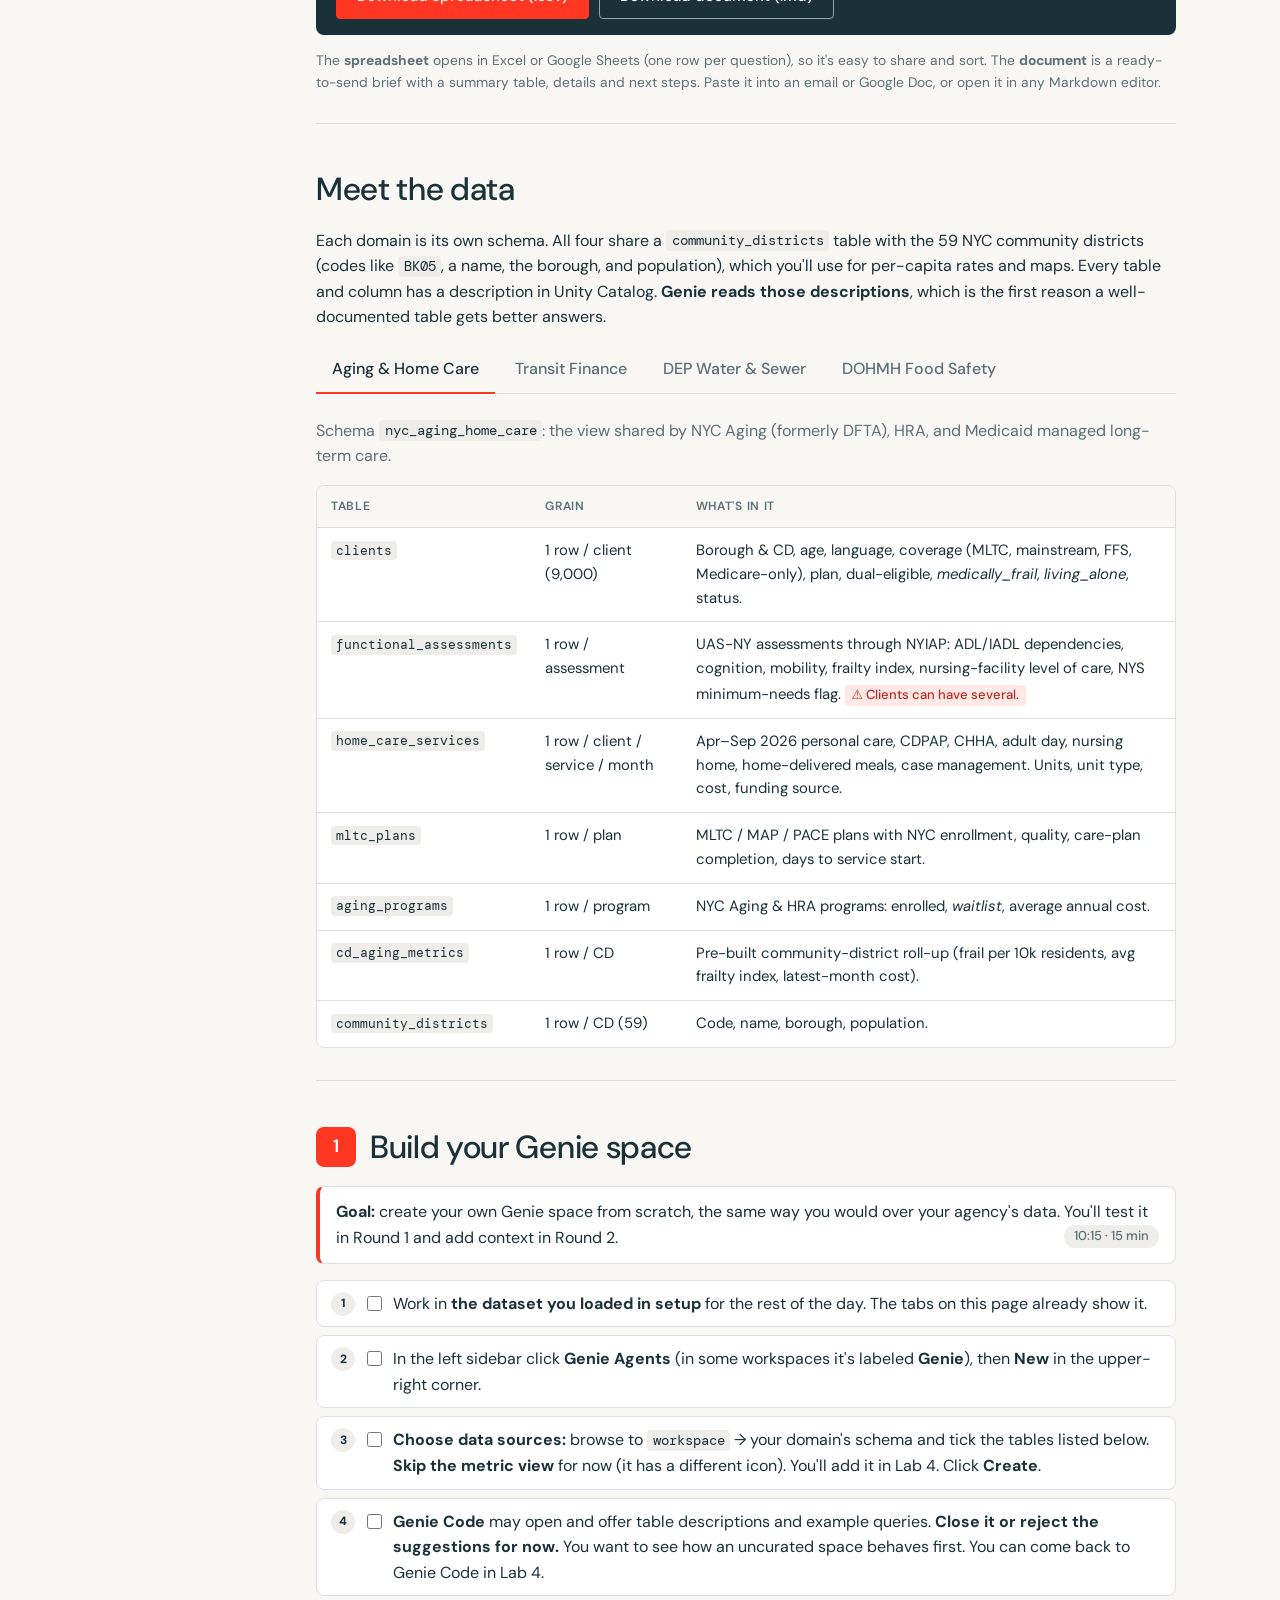
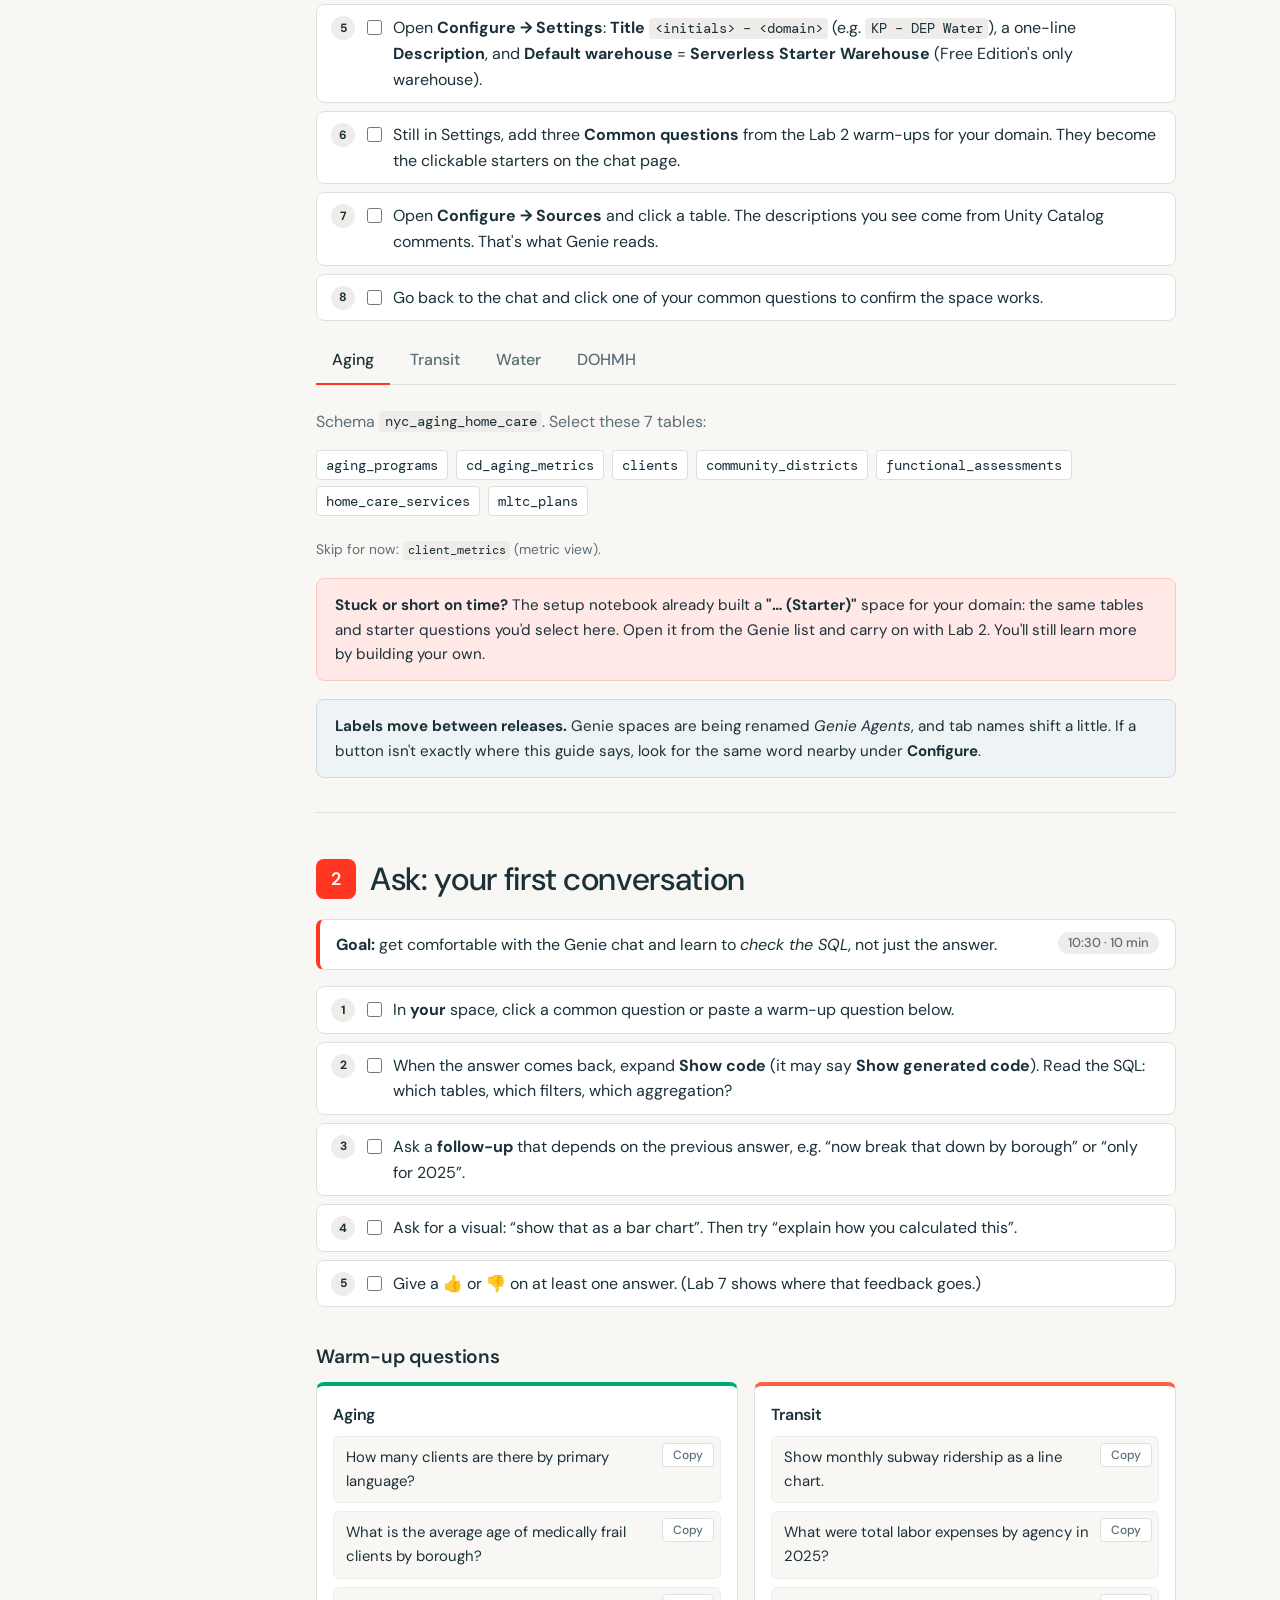
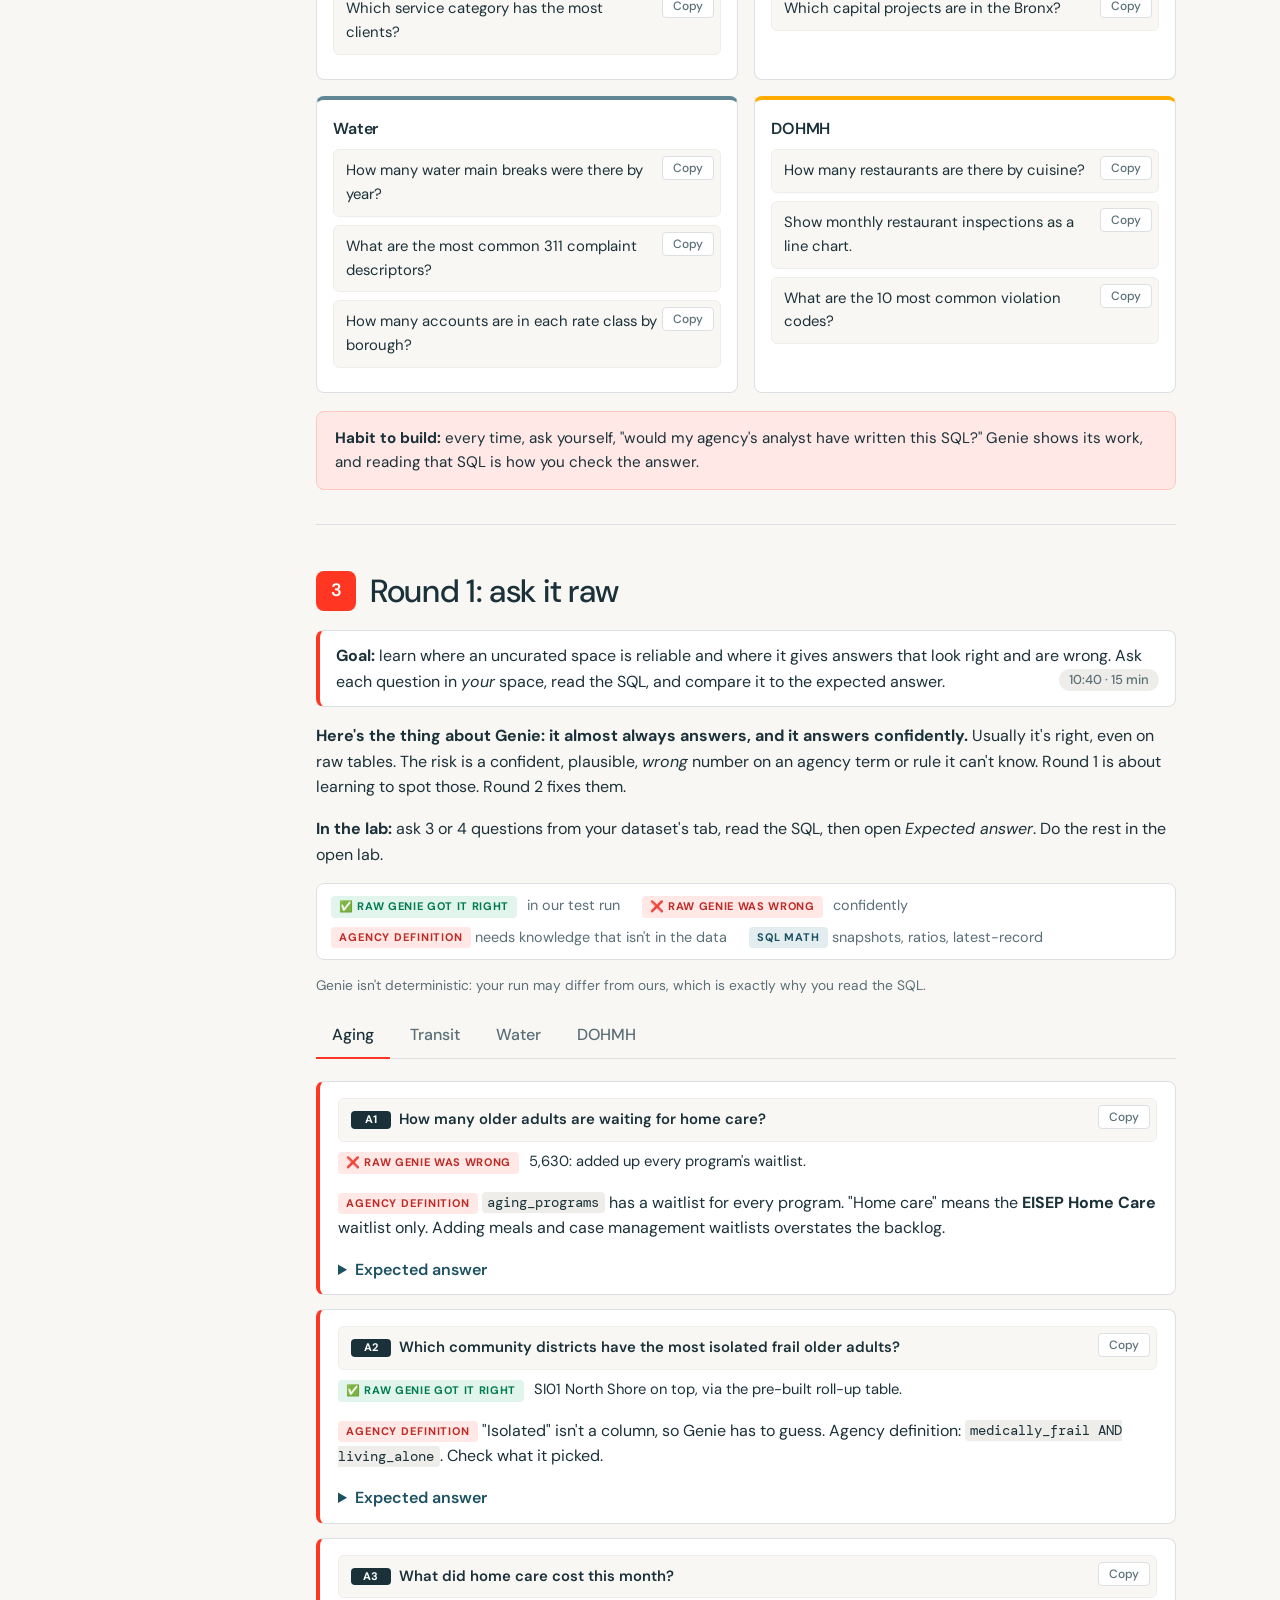
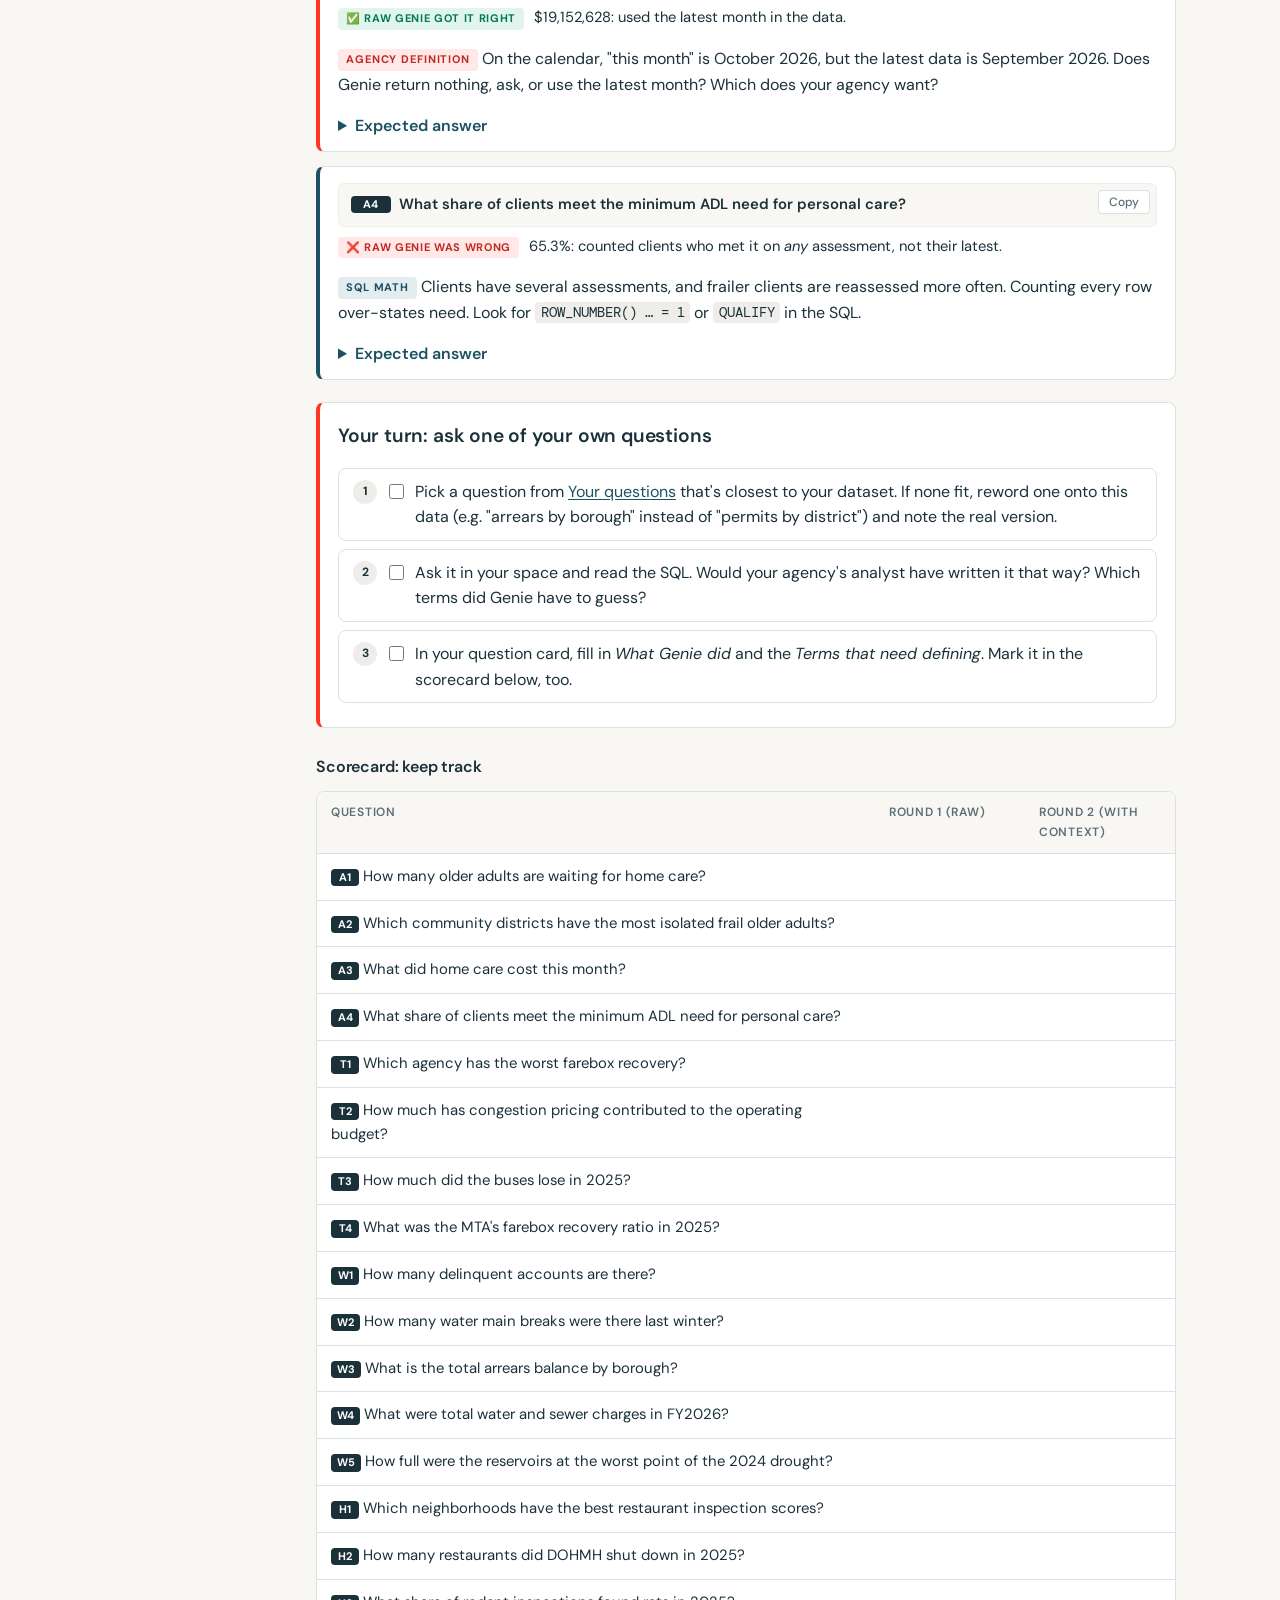
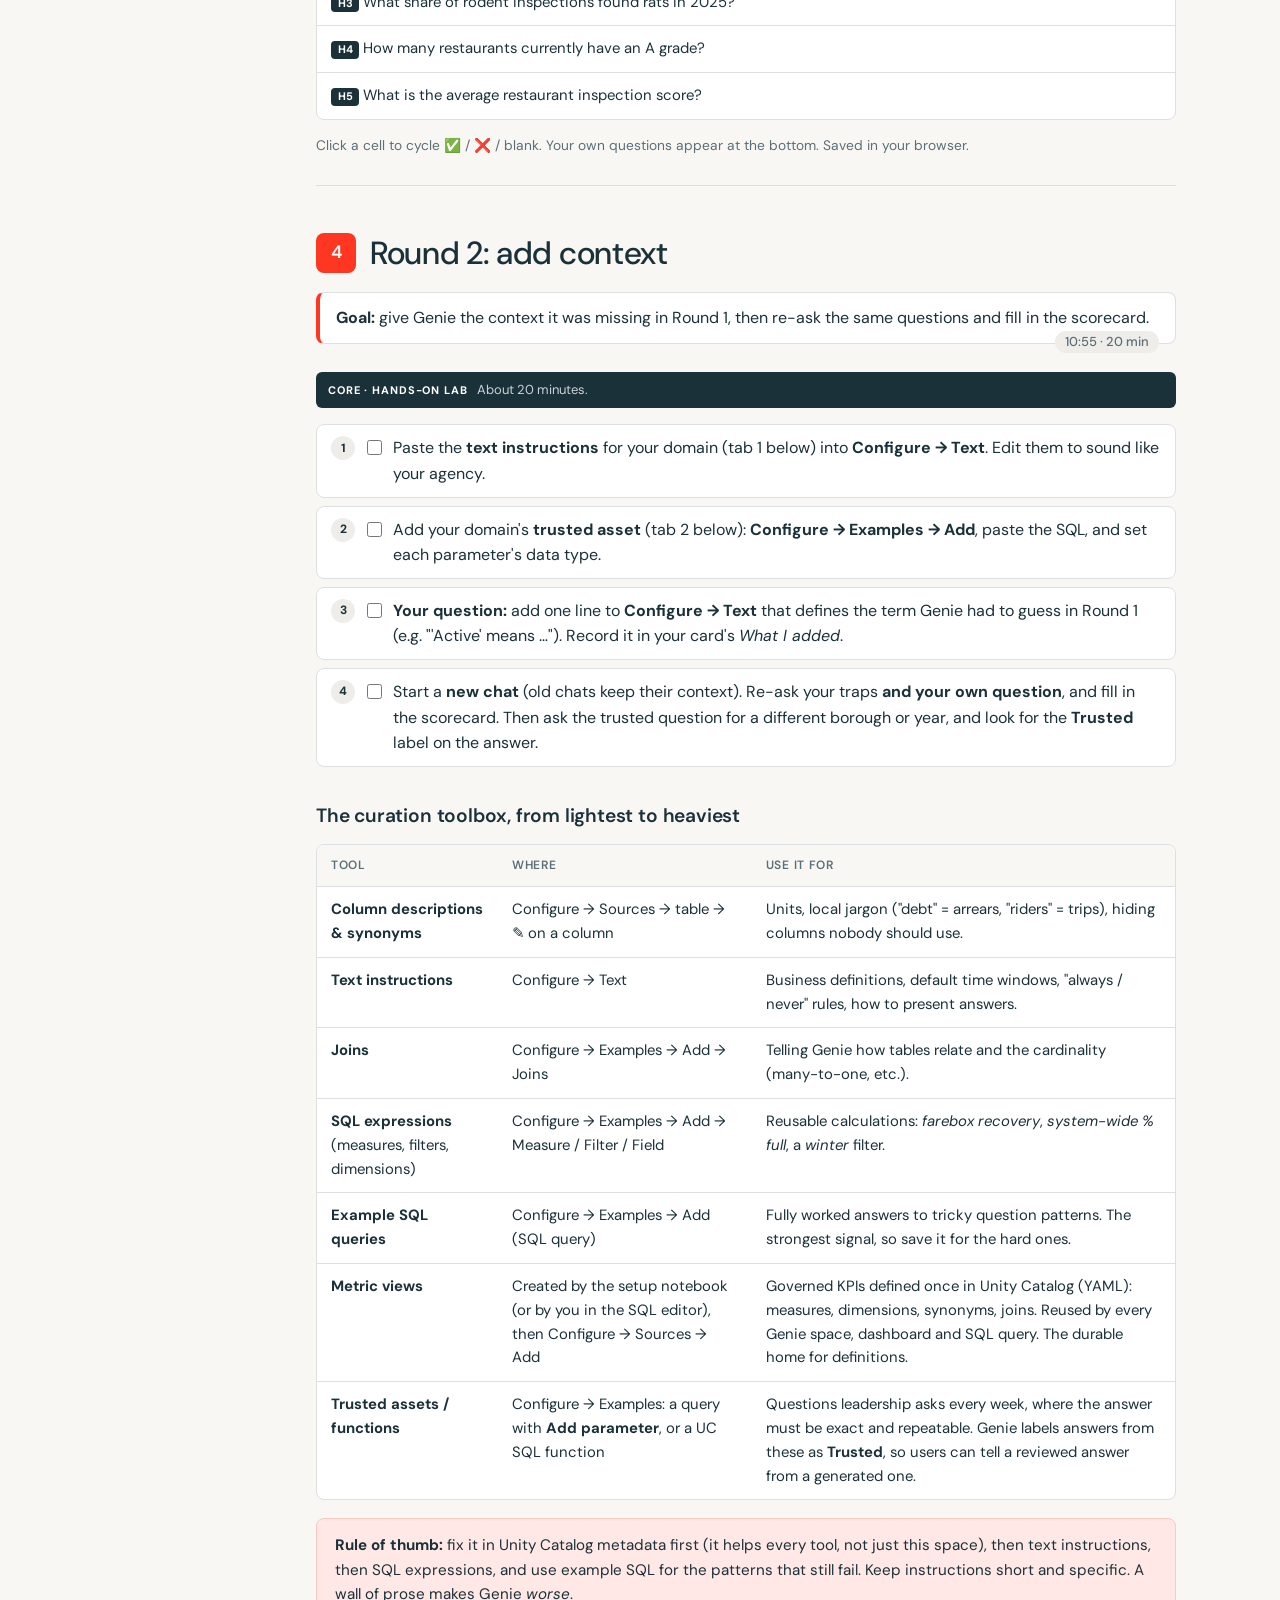
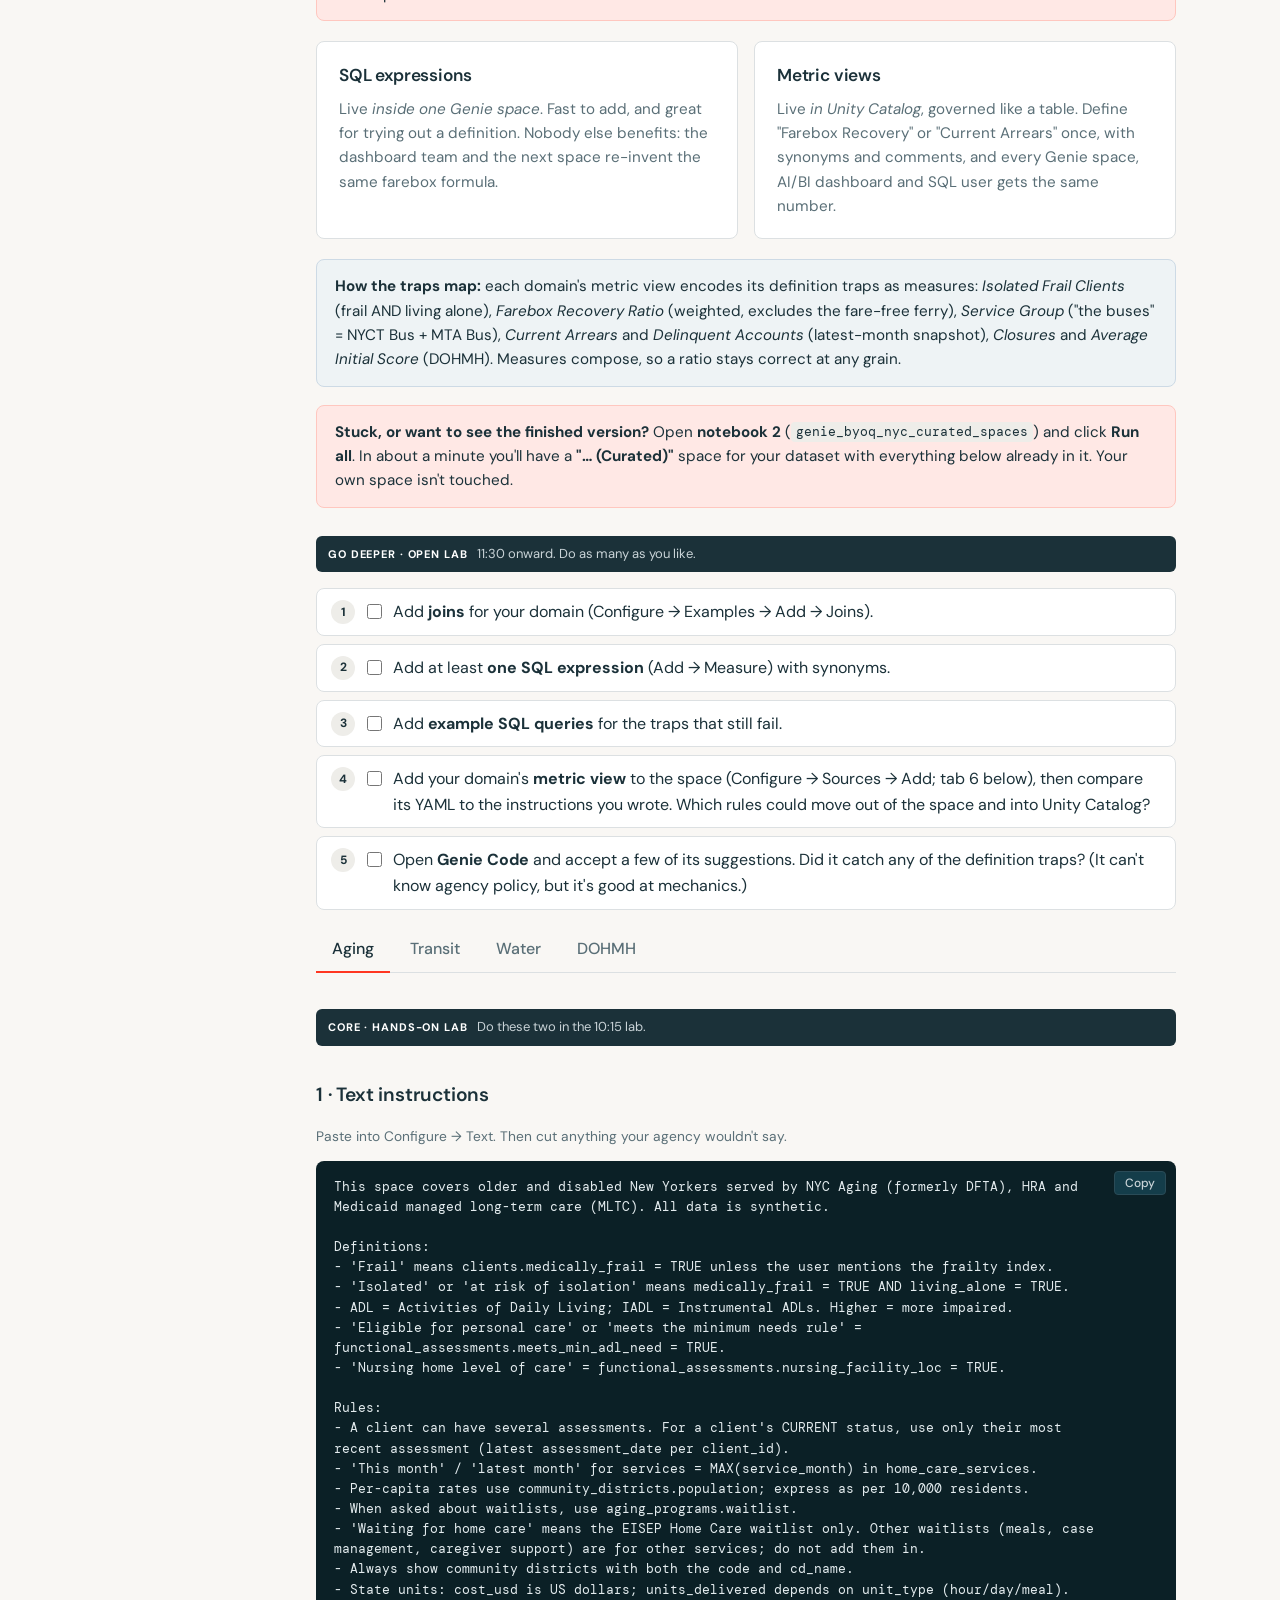
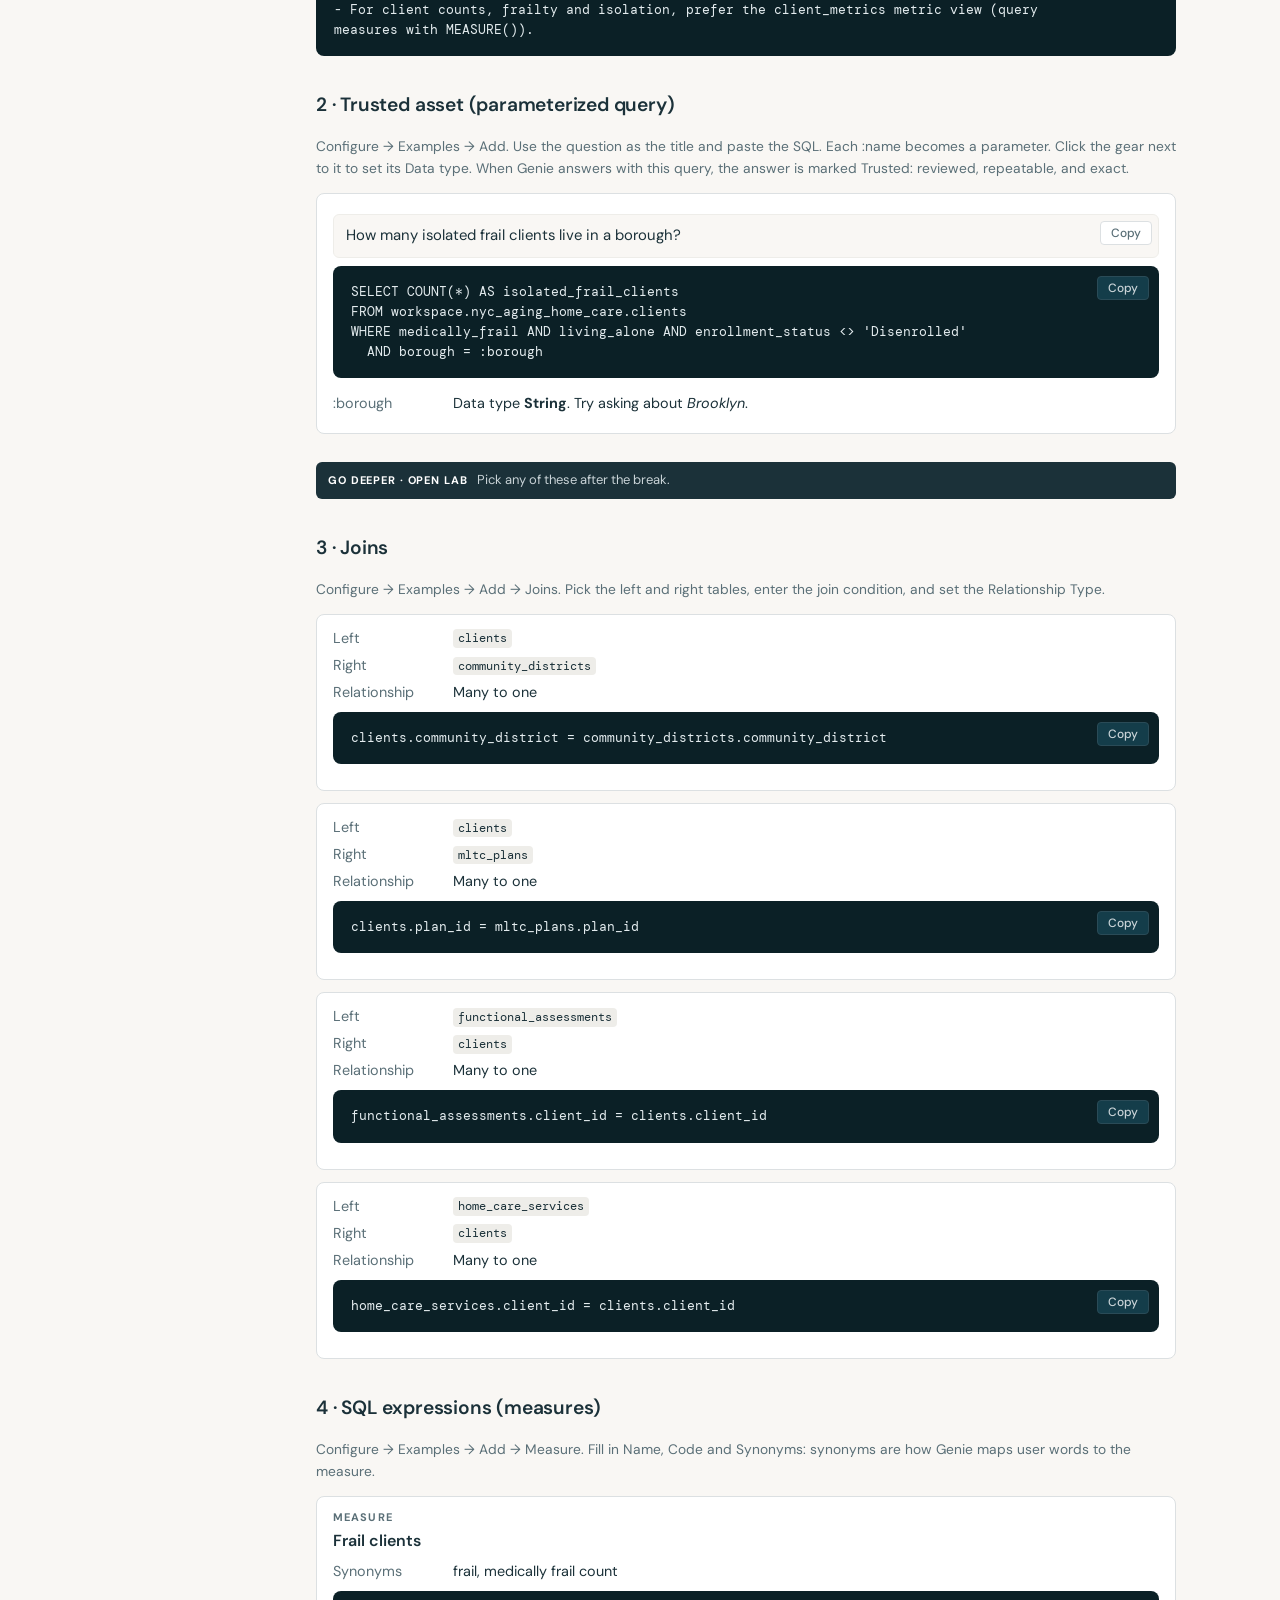
==== commit c9305a7a: "Bring Your Own Questions (plural) Co-authored-by: Isaac <no-reply@databricks.com>" ====
--- a/site/index.html
+++ b/site/index.html
@@ -3,7 +3,7 @@
 <head>
 <meta charset="utf-8">
 <meta name="viewport" content="width=device-width, initial-scale=1">
-<title>NYC Databricks Day · Genie Workshop: Bring Your Own Question</title>
+<title>NYC Databricks Day · Genie Workshop: Bring Your Own Questions</title>
 <link rel="icon" href="databricks-logo.svg">
 <link rel="preconnect" href="https://fonts.googleapis.com">
 <link rel="preconnect" href="https://fonts.gstatic.com" crossorigin>
@@ -13,7 +13,7 @@
 <body>
 
 <header class="topbar">
-  <a class="brand" href="#welcome" style="text-decoration:none"><img src="databricks-logo.svg" alt="Databricks"><span class="divider"></span><span class="title">NYC Databricks Day · Genie Workshop</span><span class="pill">Bring Your Own Question</span></a>
+  <a class="brand" href="#welcome" style="text-decoration:none"><img src="databricks-logo.svg" alt="Databricks"><span class="divider"></span><span class="title">NYC Databricks Day · Genie Workshop</span><span class="pill">Bring Your Own Questions</span></a>
   <div class="top-actions">
   <button class="btn ghost sm" id="print-btn" type="button" title="Print this guide or save it as a PDF">Print / PDF</button>
   <div class="progress-wrap" title="Your progress is saved in this browser">
@@ -25,8 +25,8 @@
 <!-- ============================================================ WELCOME -->
 <section id="welcome" class="hero"><div class="hero-inner">
   <p class="eyebrow">Tue, Oct 27, 2026 · 9:00 AM – 12:30 PM ET · Slalom offices, New York</p>
-  <h1>Bring your own question.<br>Teach Genie to answer it correctly.</h1>
-  <p class="lead">This is a <strong>Bring Your Own Question</strong> workshop, hosted by <strong>Databricks</strong> and <strong>Slalom</strong>. You start by writing down
+  <h1>Bring your own questions.<br>Teach Genie to answer them correctly.</h1>
+  <p class="lead">This is a <strong>Bring Your Own Questions</strong> workshop, hosted by <strong>Databricks</strong> and <strong>Slalom</strong>. You start by writing down
   2–3 questions <em>your</em> office actually gets asked. Then you connect a dataset, build your first <strong>Genie space</strong>, see where it answers
   confidently but wrongly, and fix it with instructions and a <strong>trusted asset</strong>, trying your own questions at each step.
   You'll leave with a working space and a list of your questions, ready to take back to your agency. No coding or Databricks experience needed: just your laptop.</p>
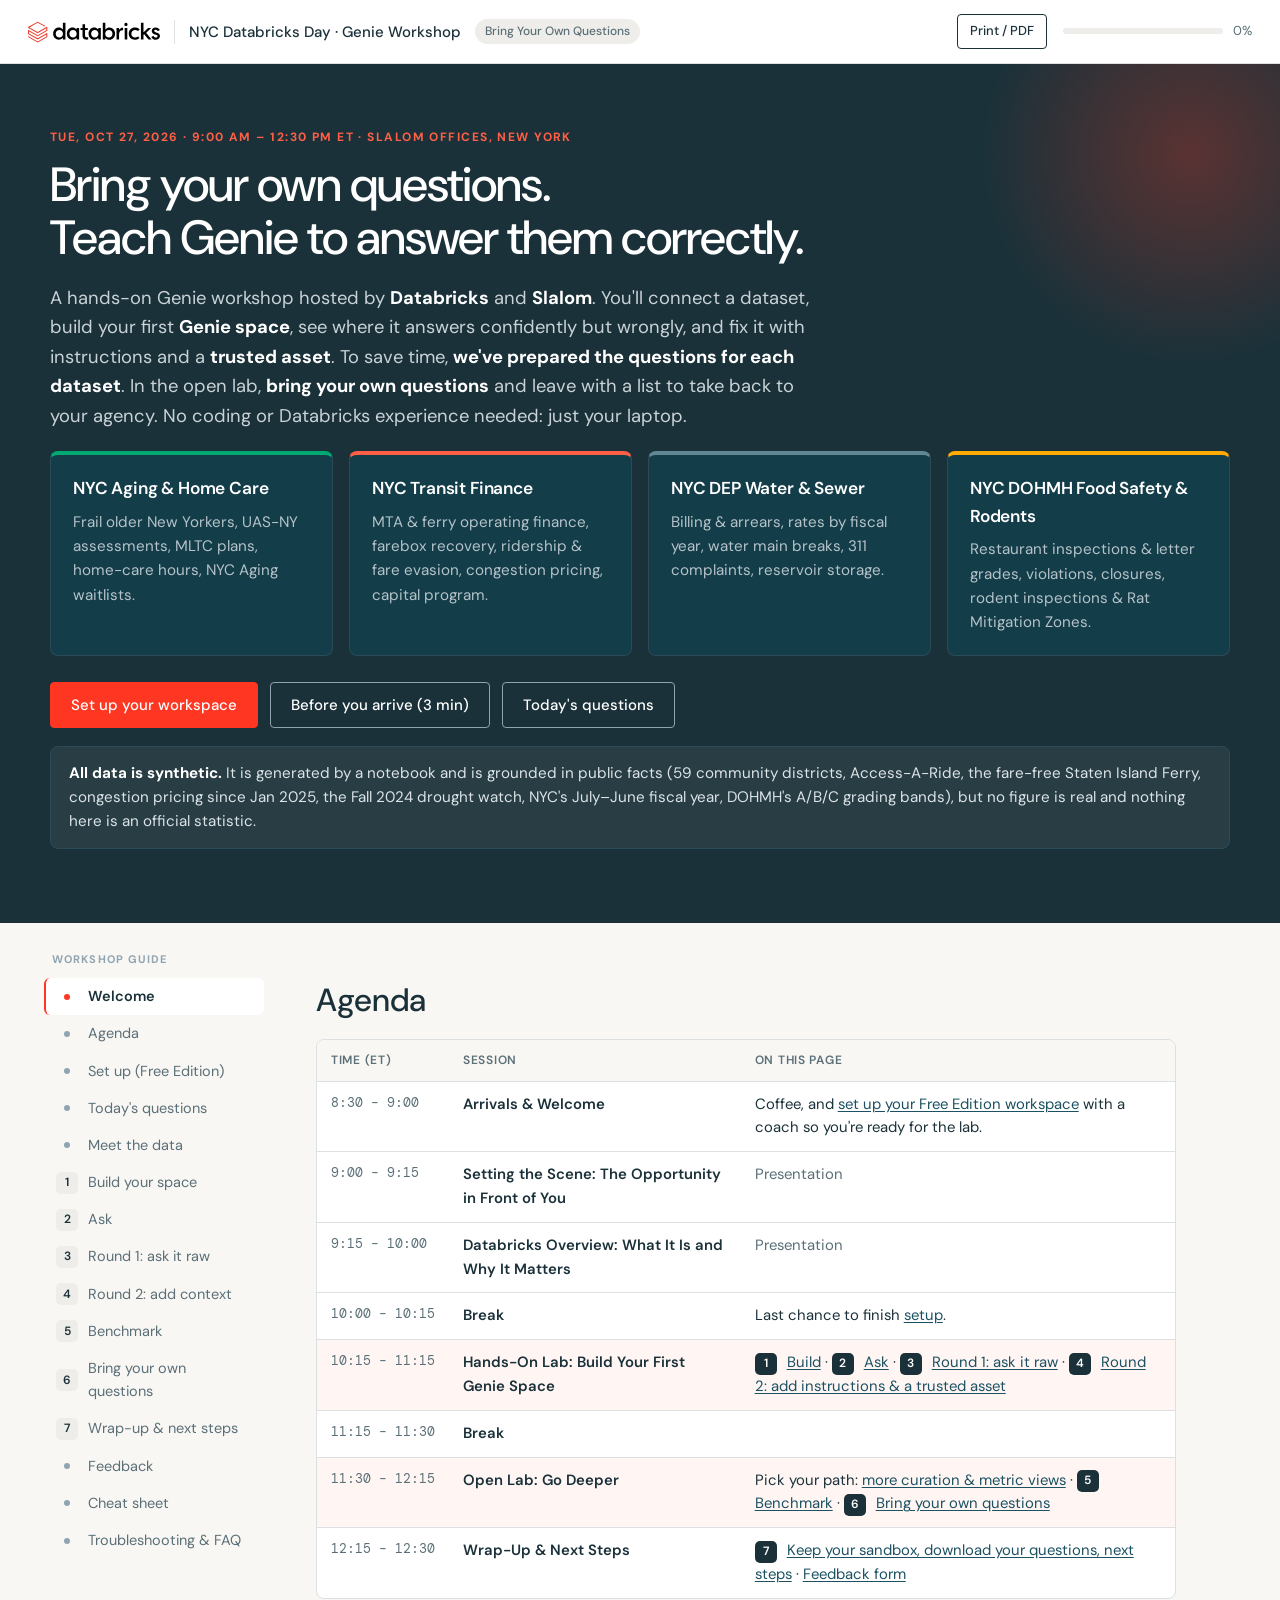
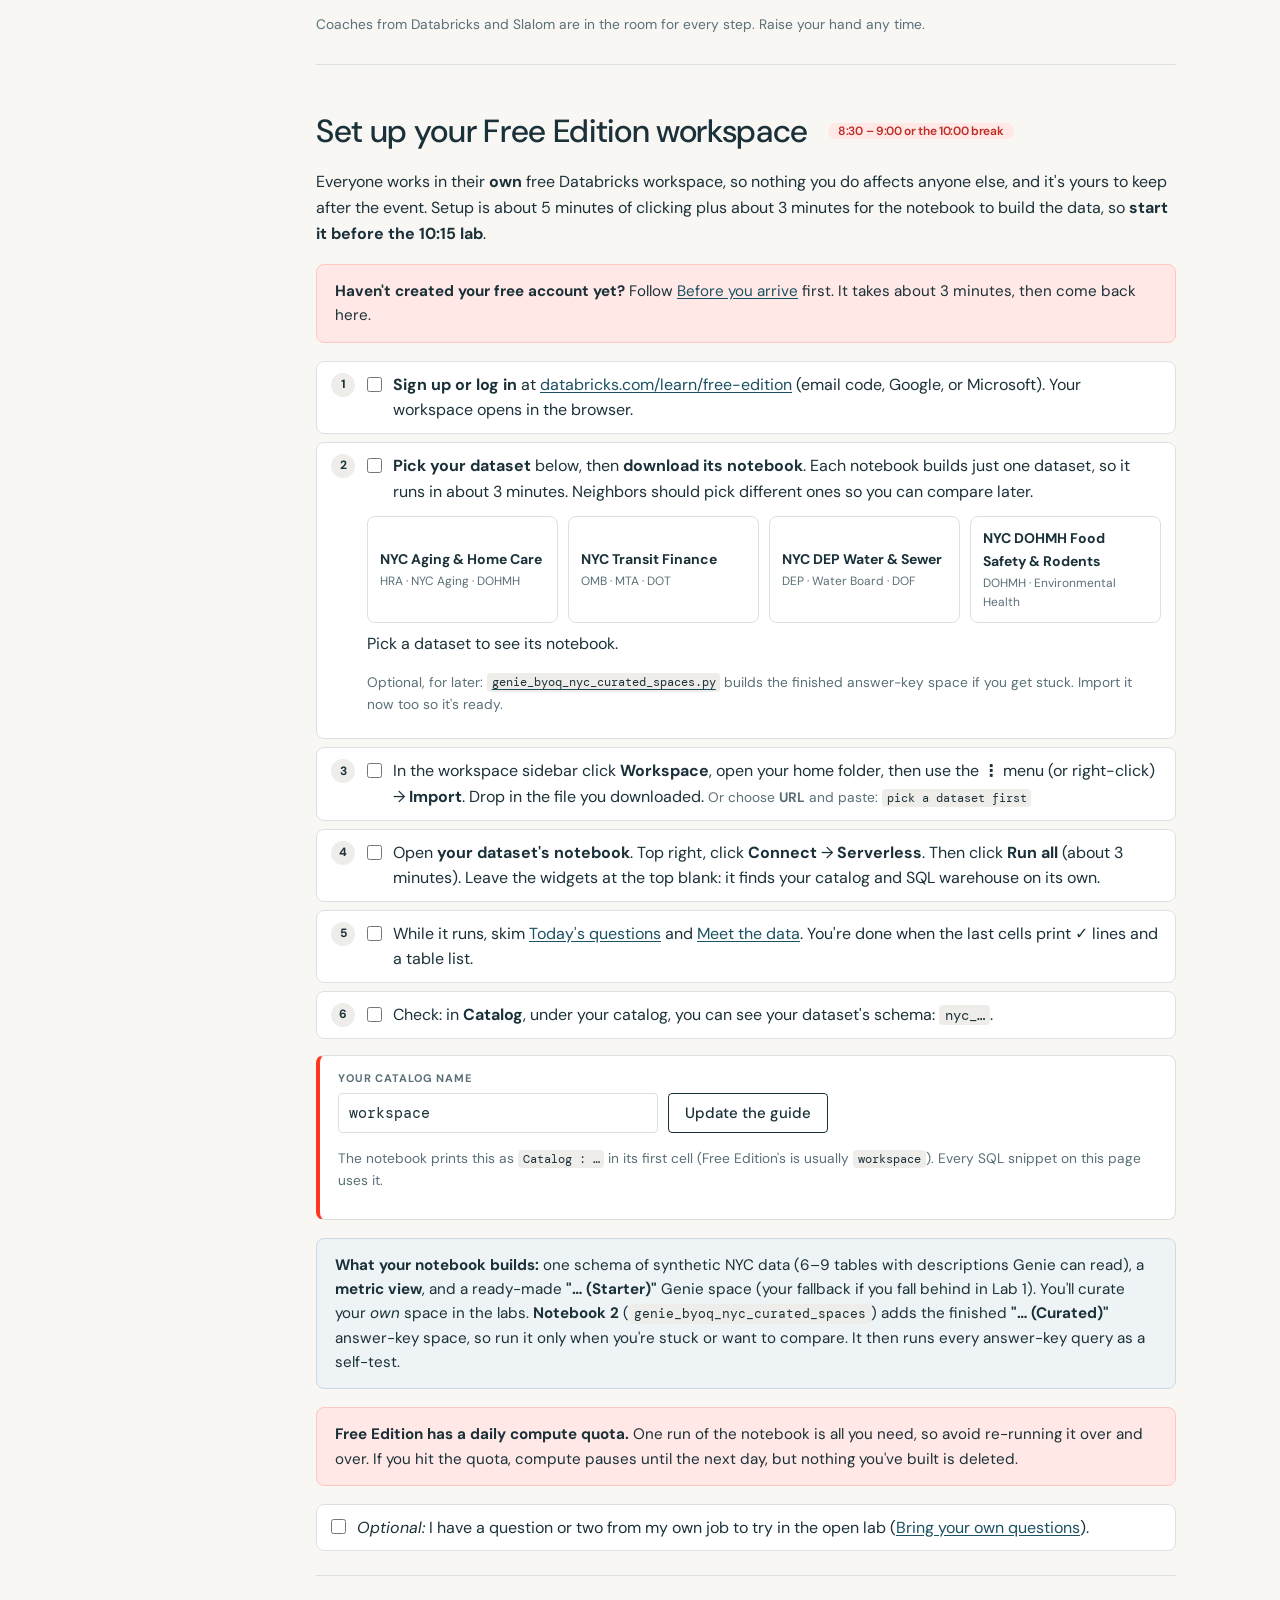
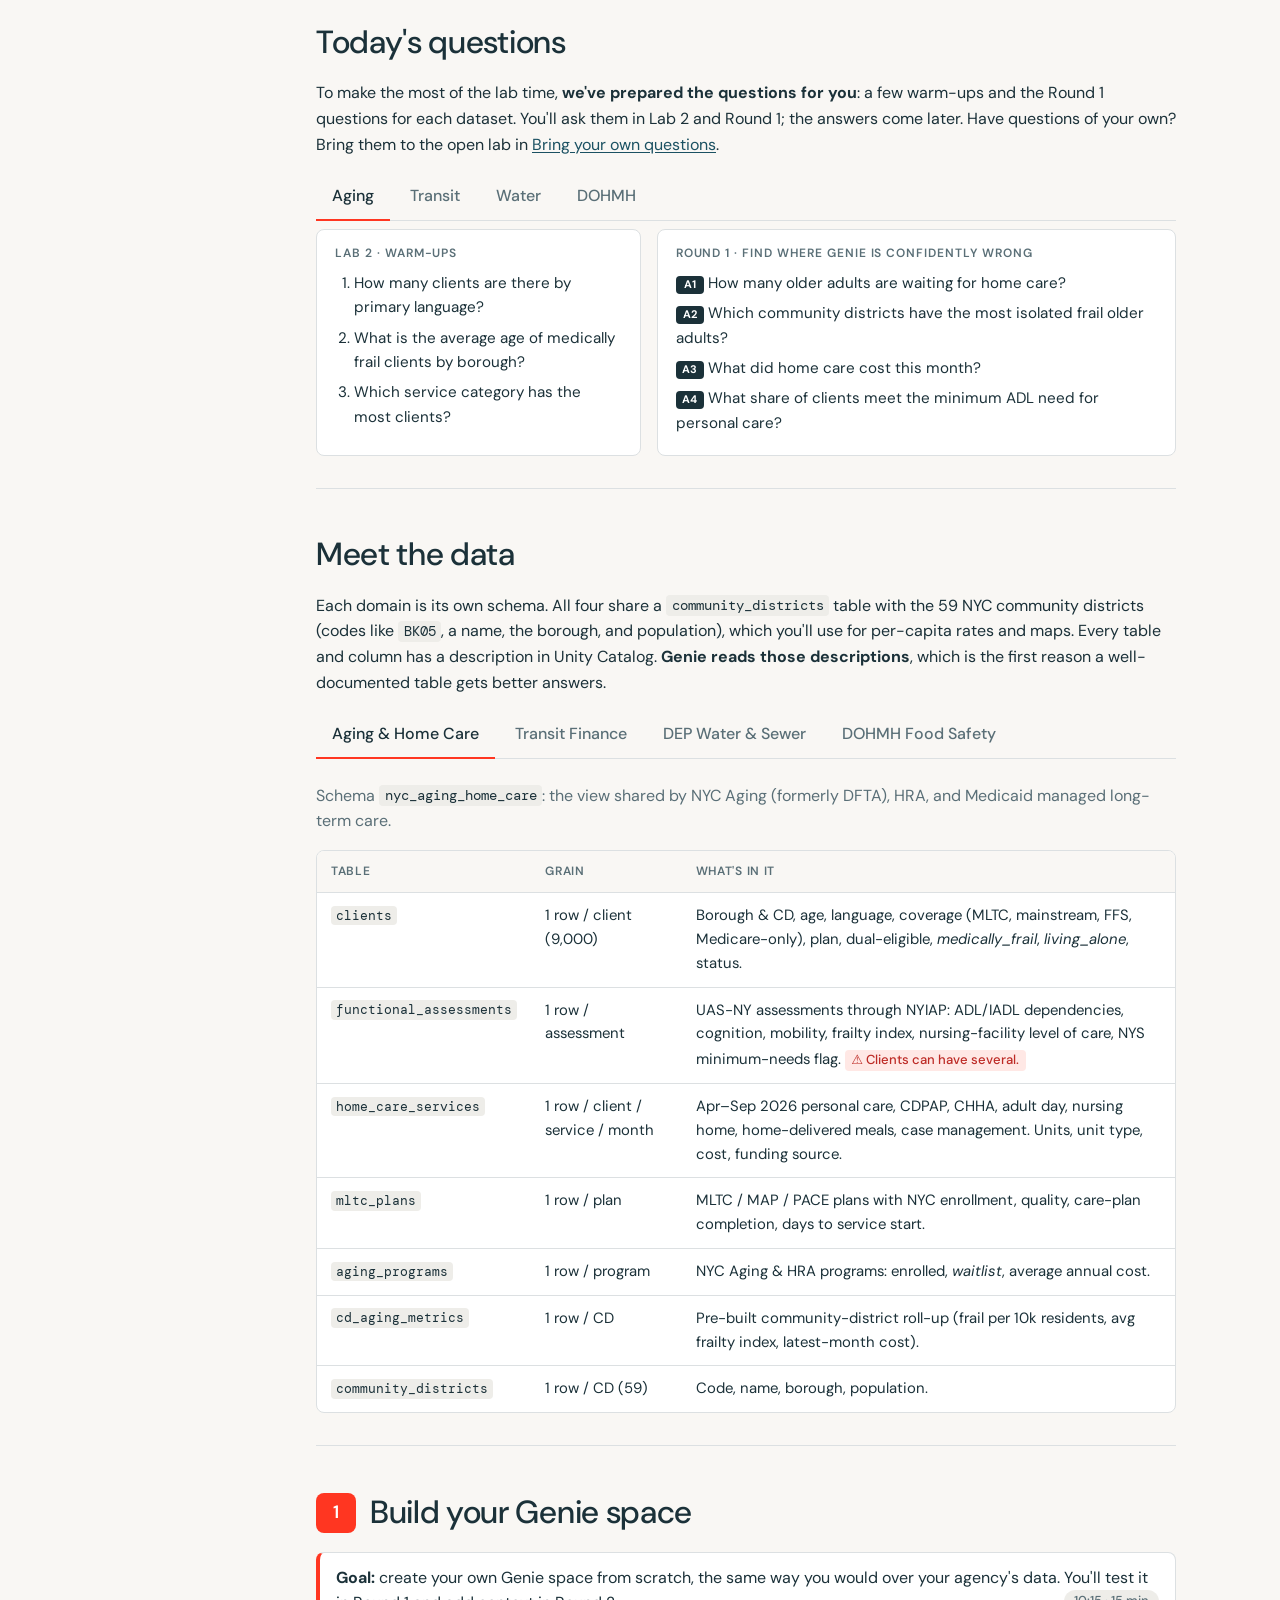
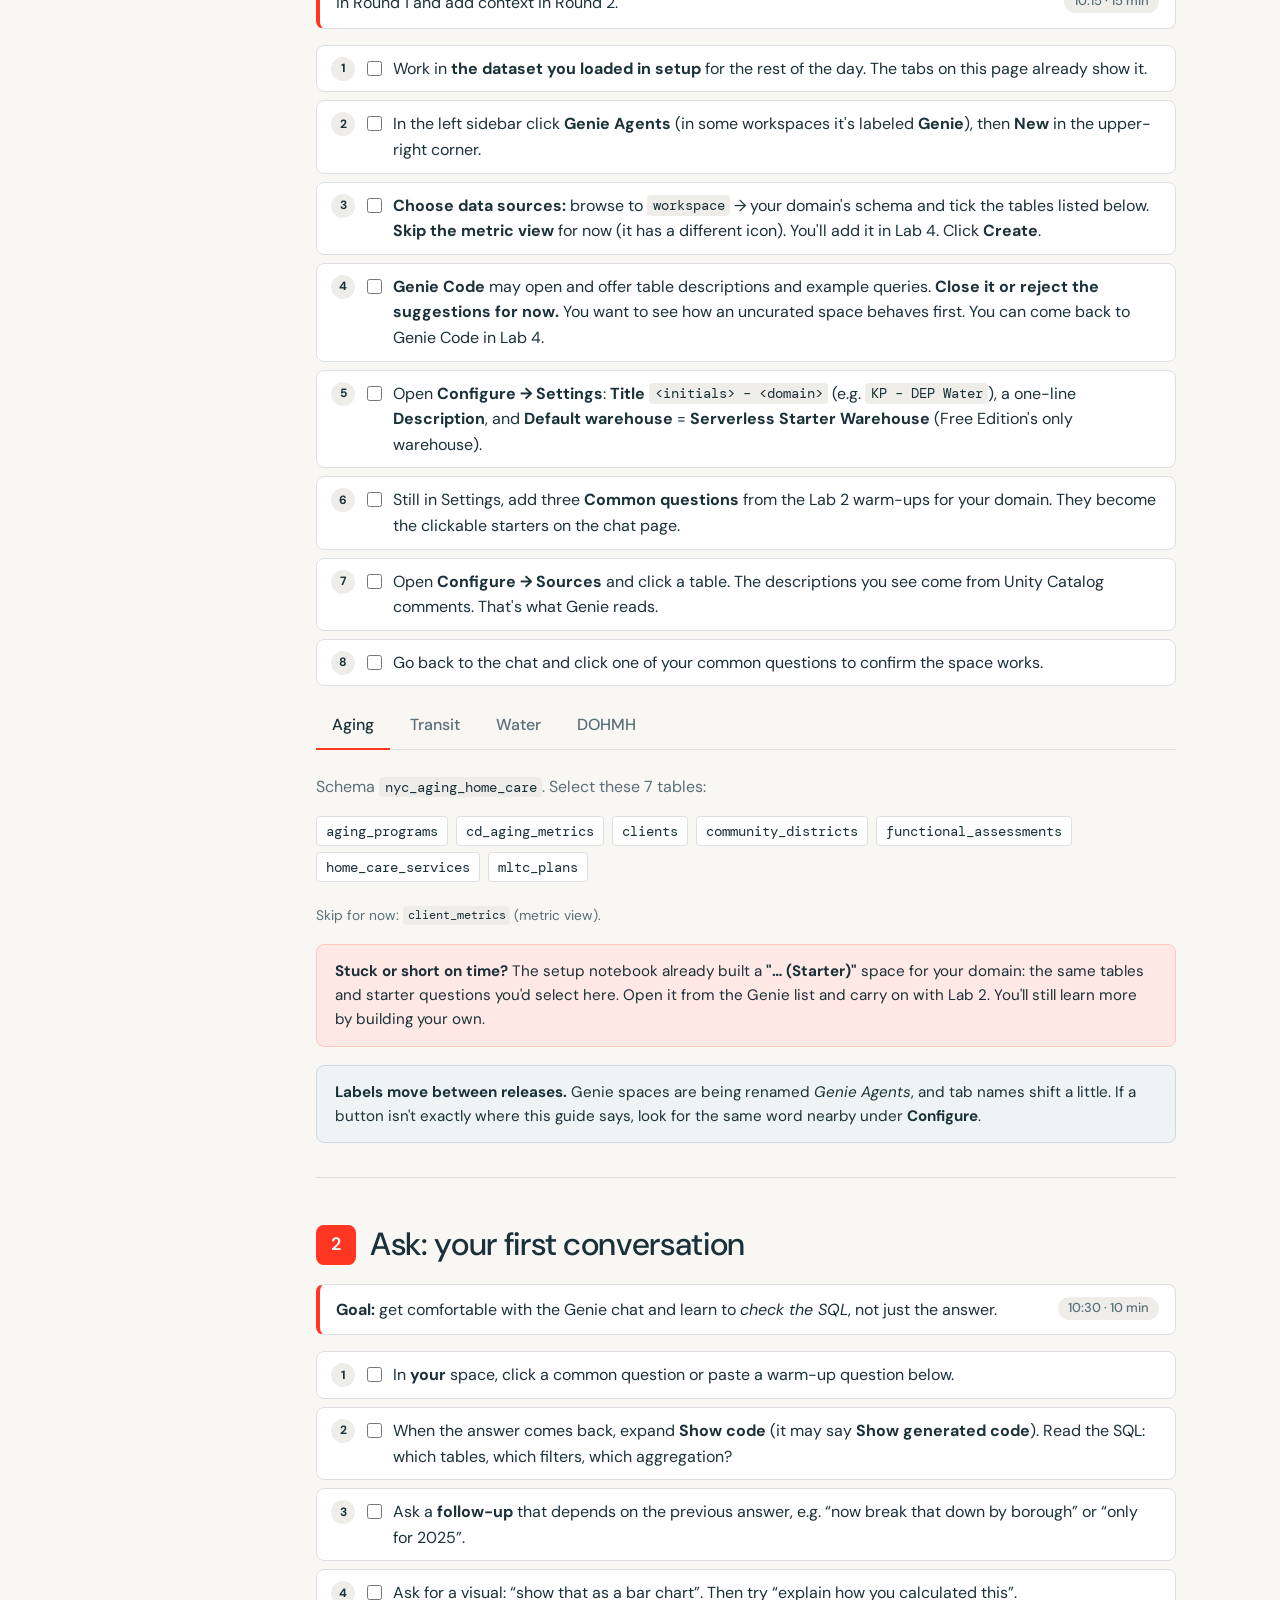
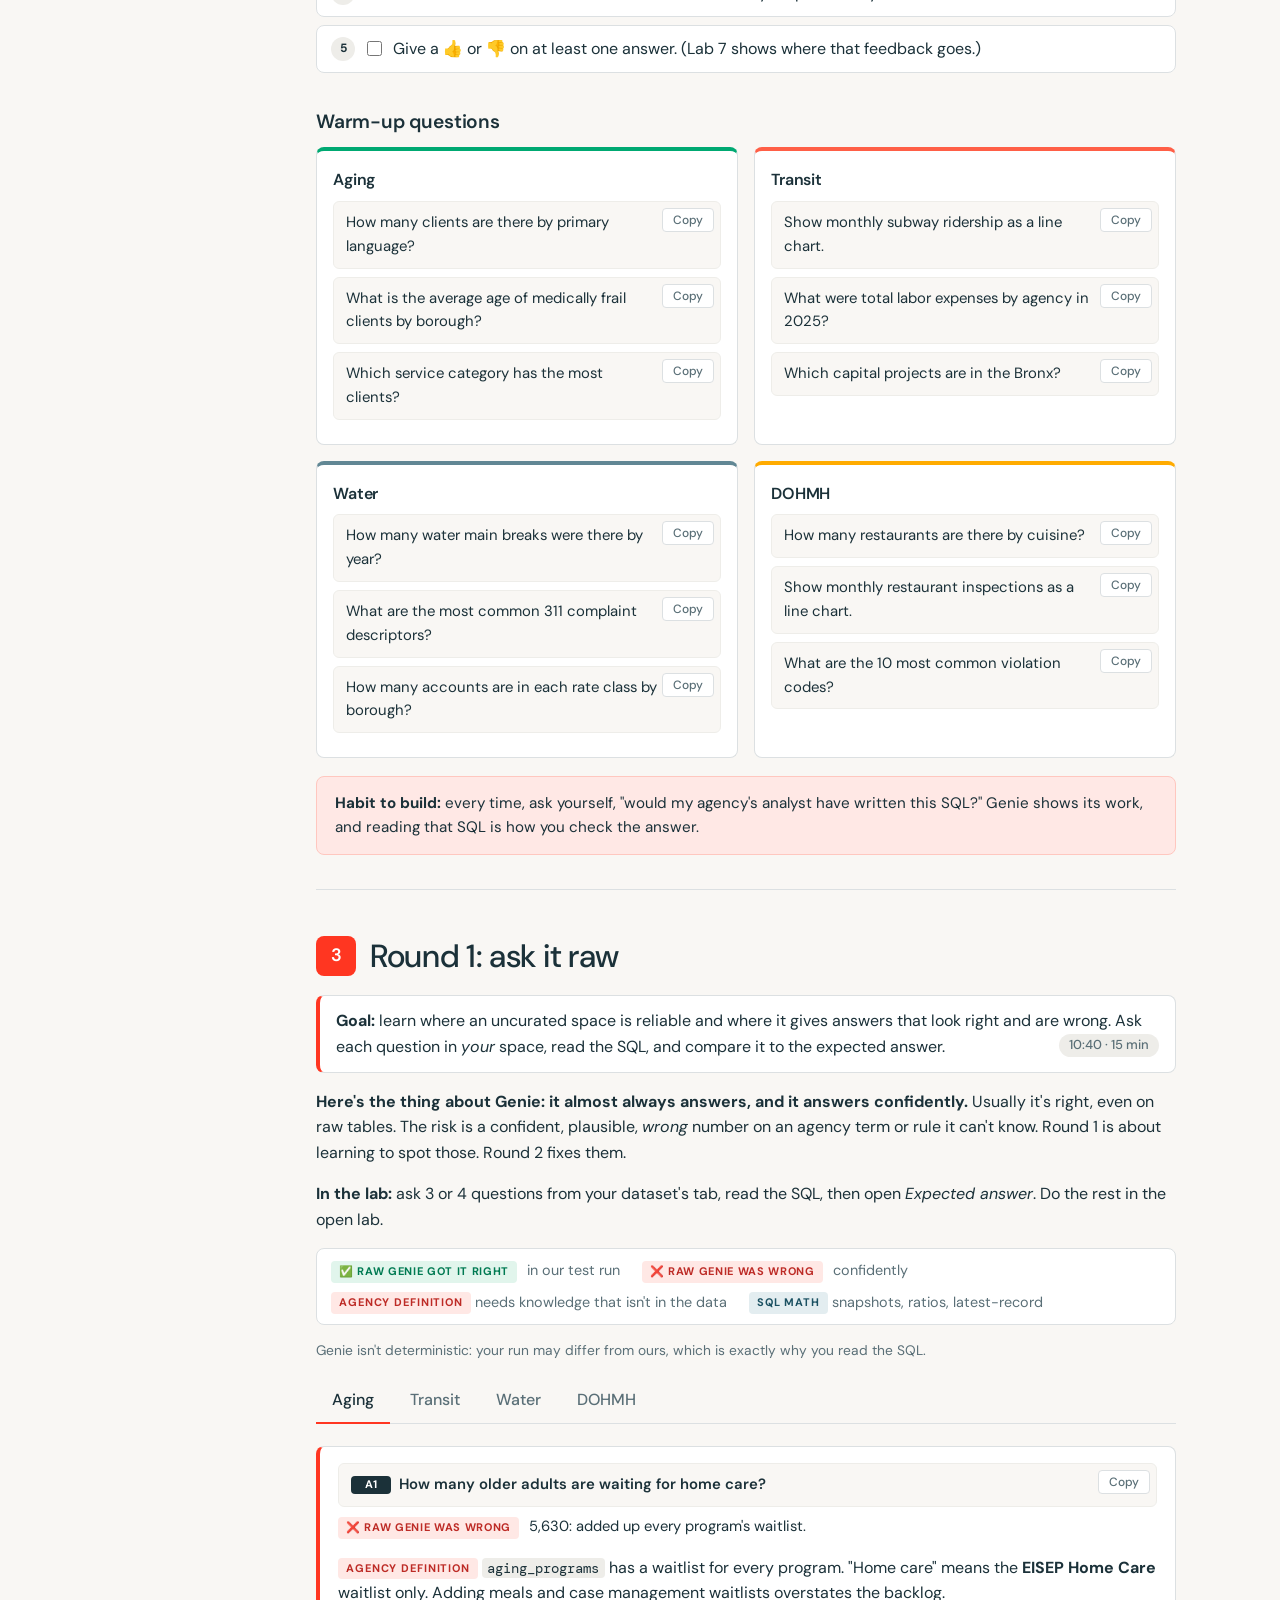
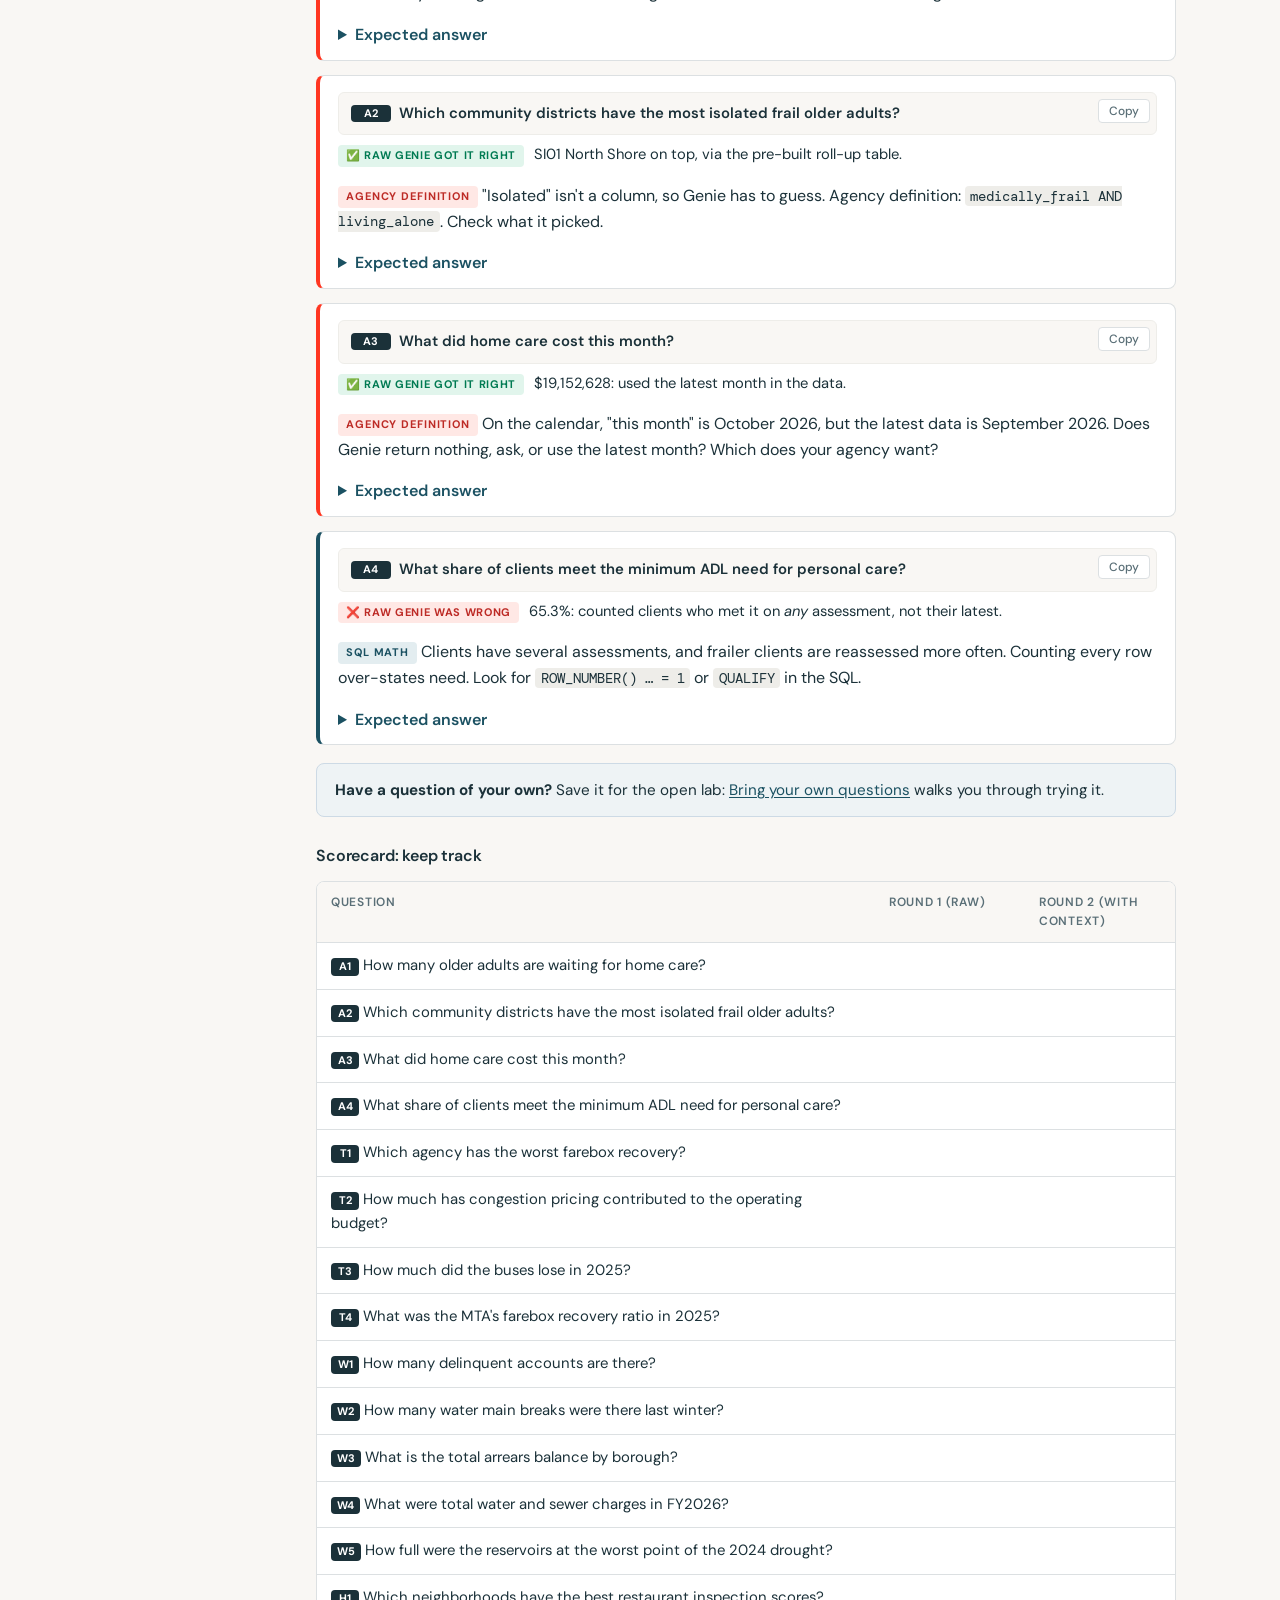
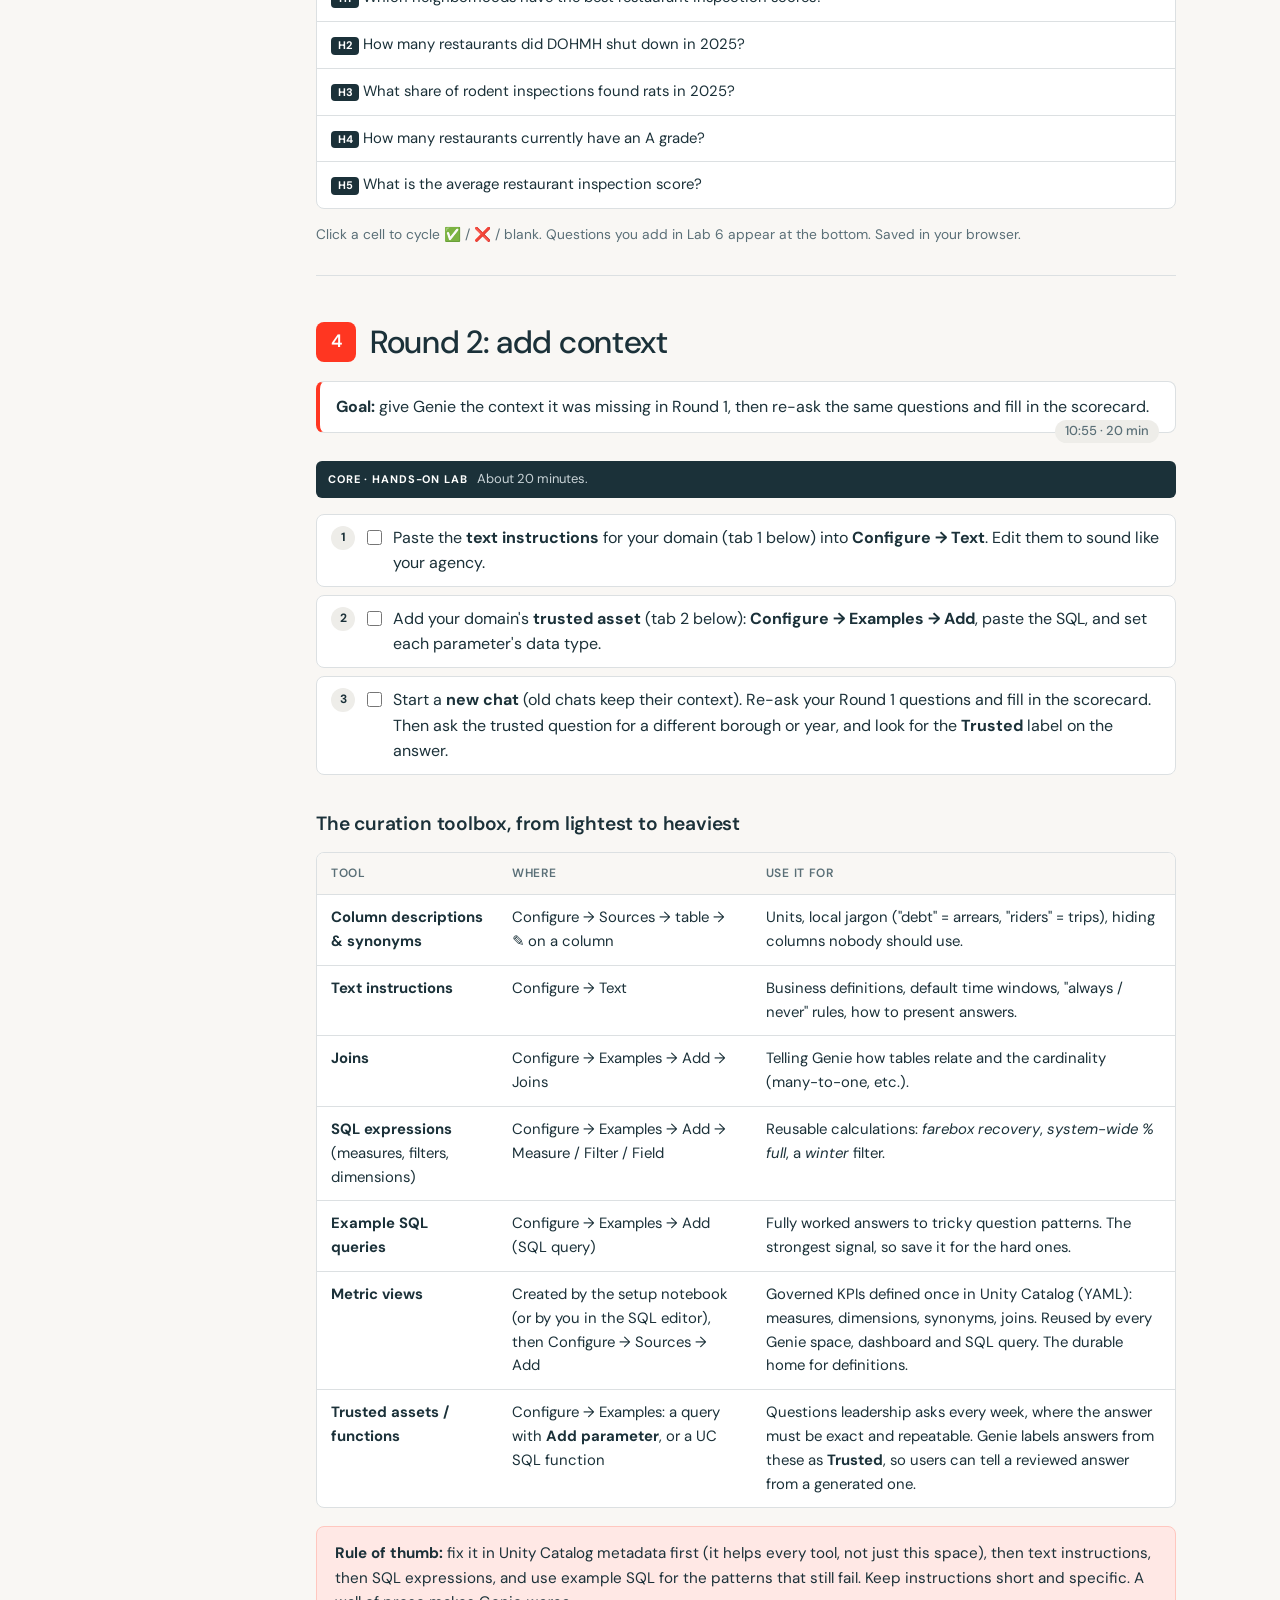
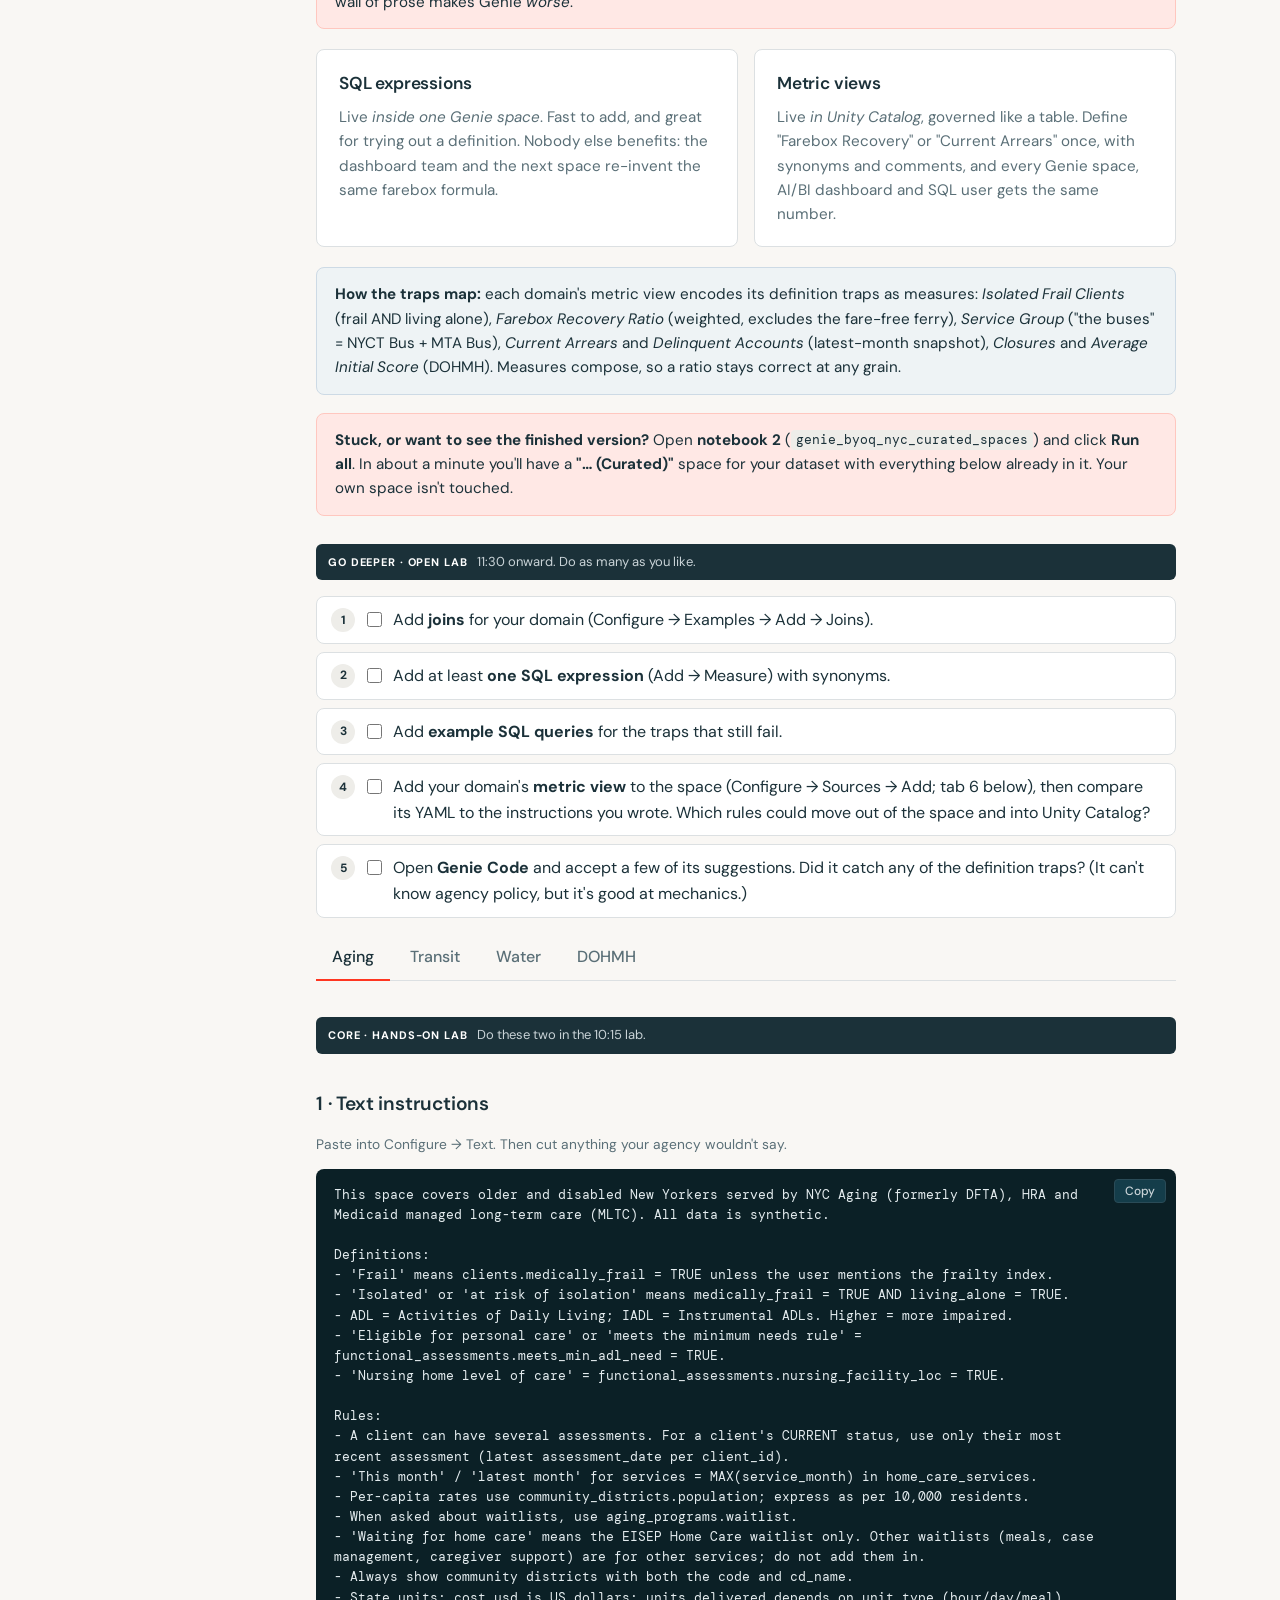
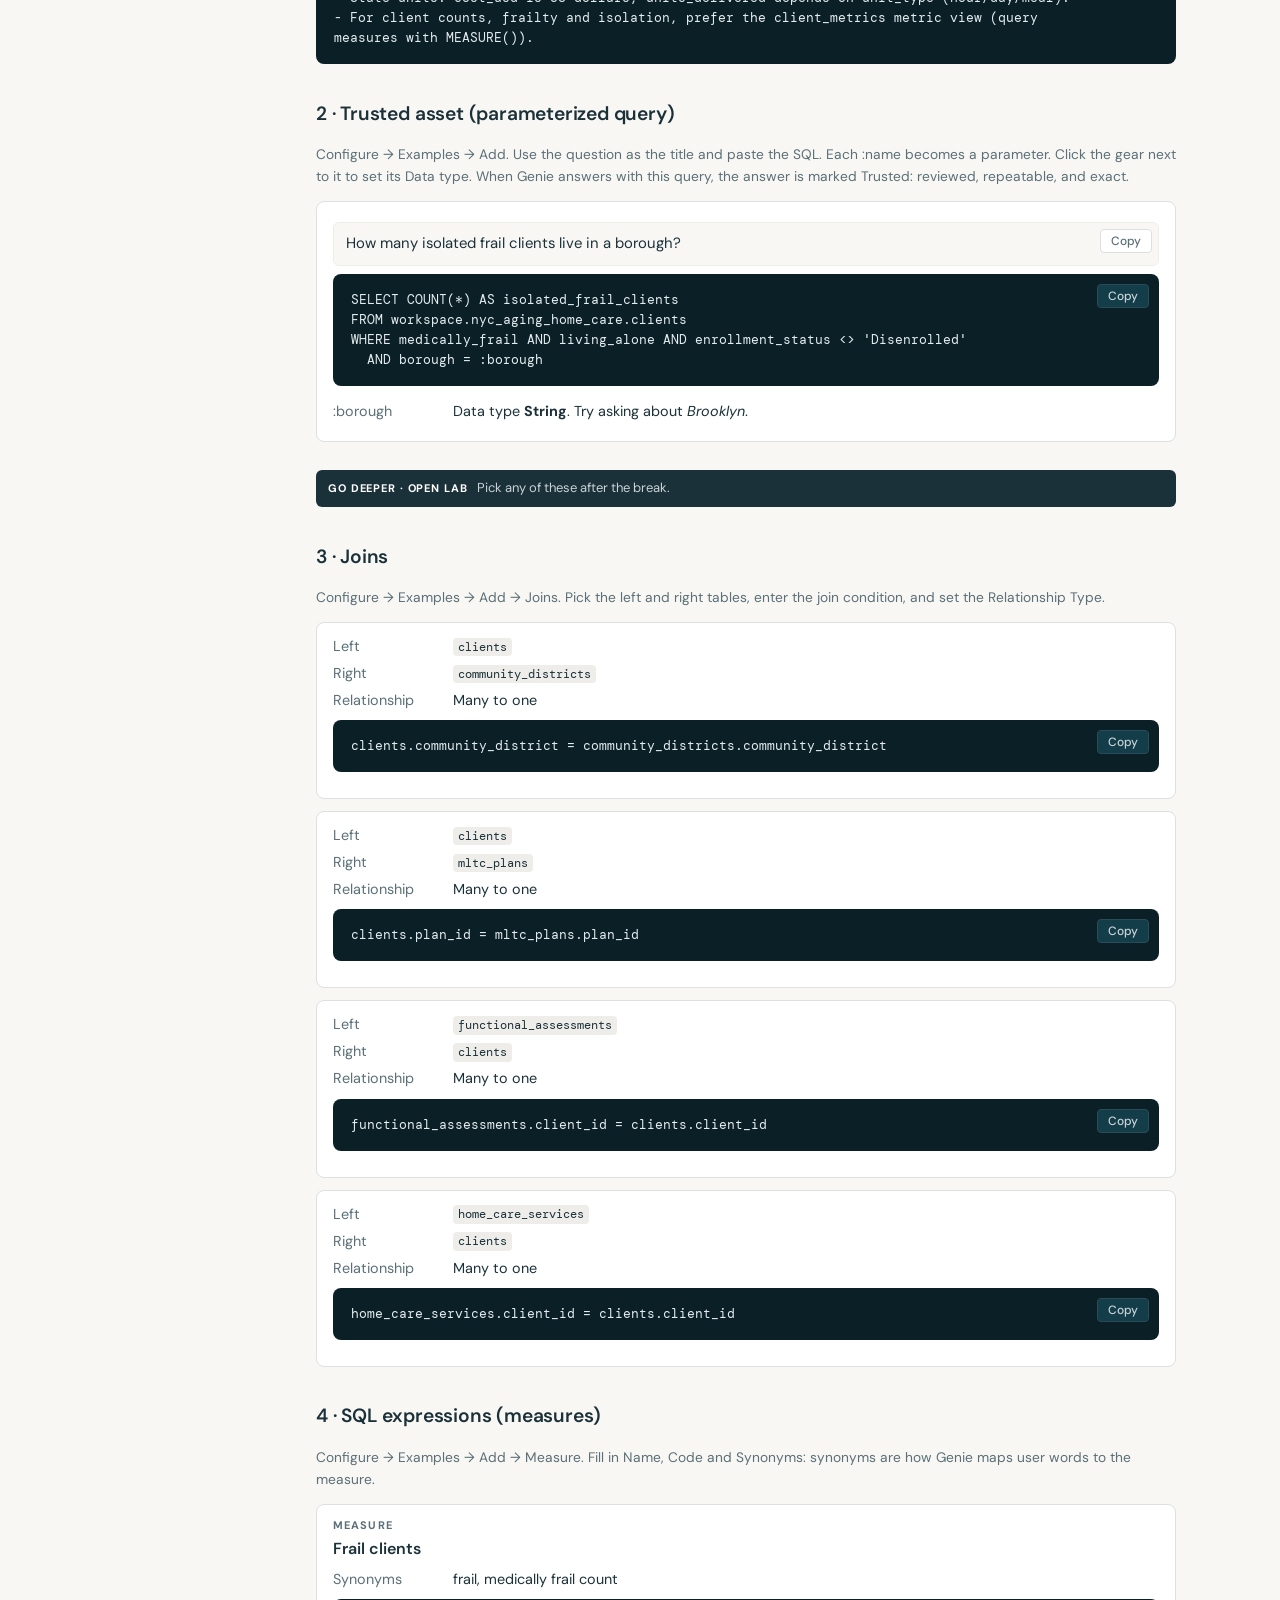
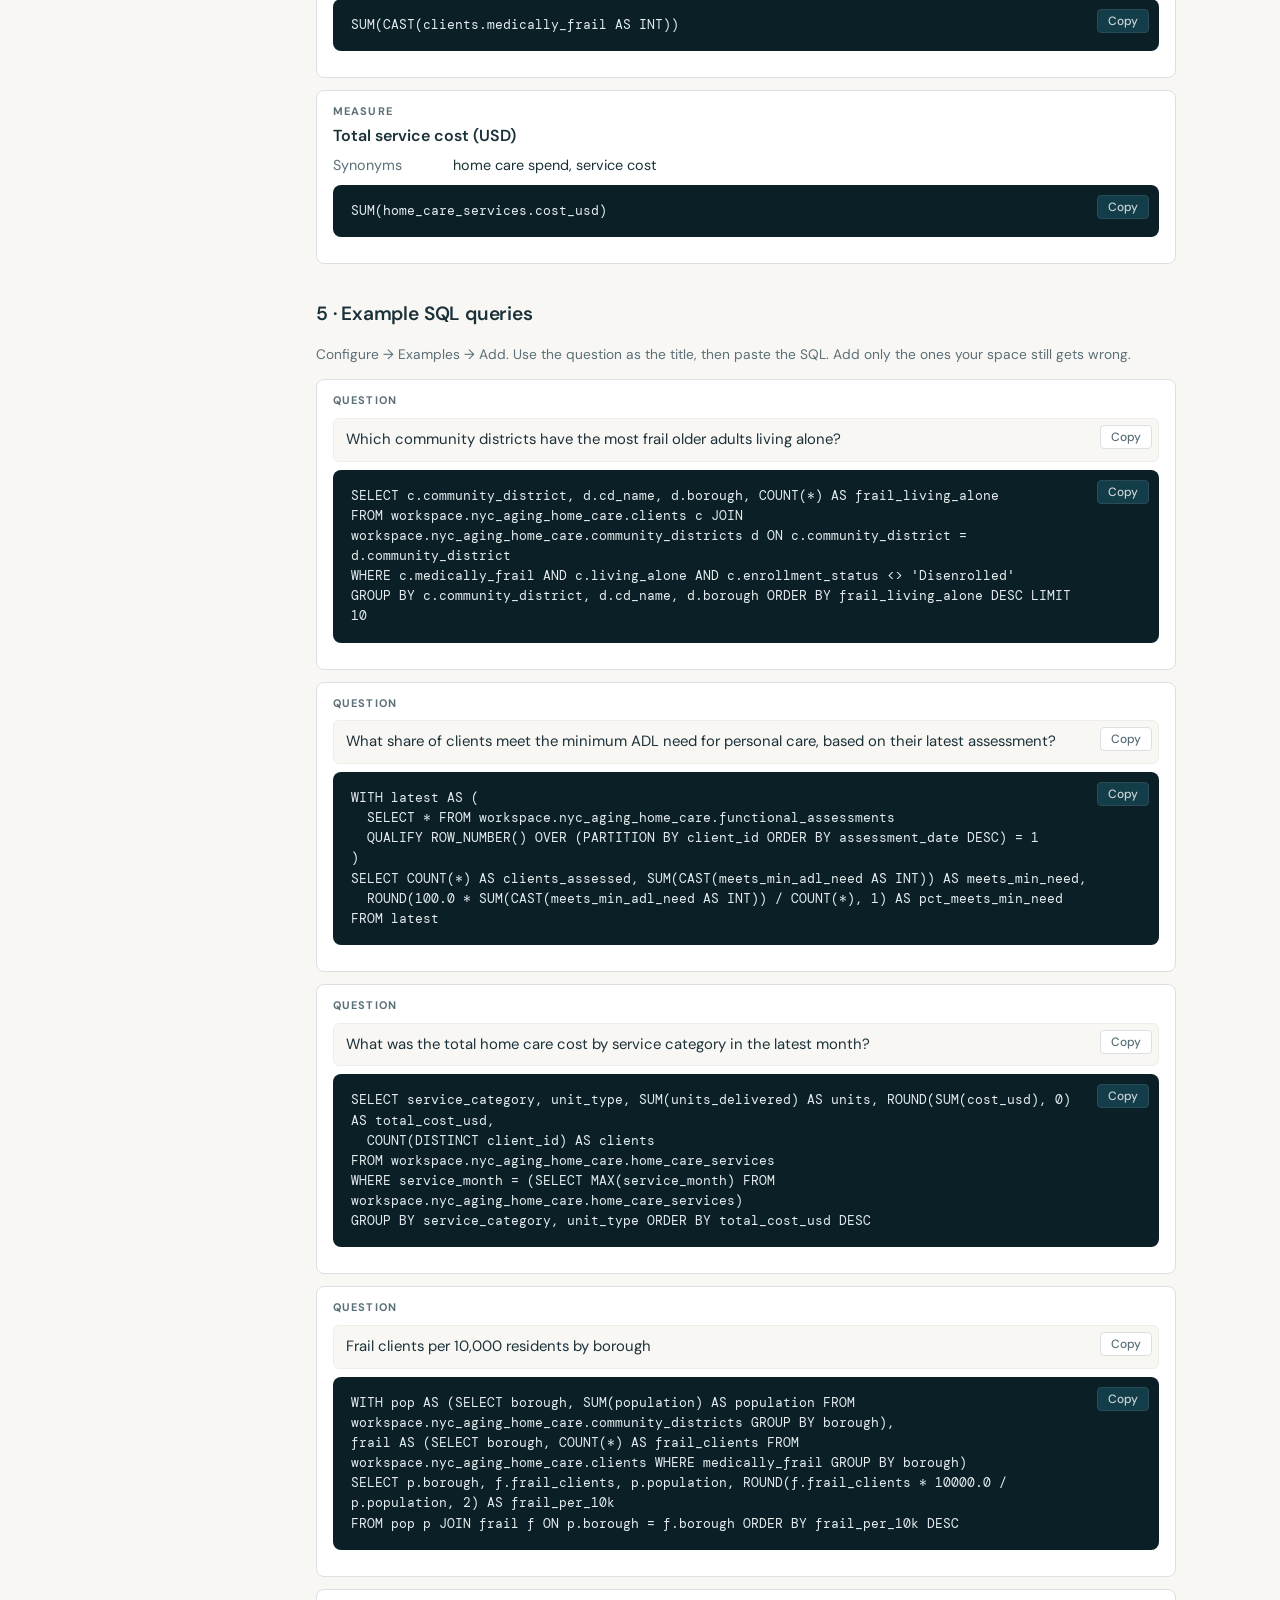
==== commit 8fb927c8: "Provide today's questions up front; own questions back in Lab 6 - 'Today's questions' (before Meet t" ====
--- a/site/index.html
+++ b/site/index.html
@@ -26,10 +26,10 @@
 <section id="welcome" class="hero"><div class="hero-inner">
   <p class="eyebrow">Tue, Oct 27, 2026 · 9:00 AM – 12:30 PM ET · Slalom offices, New York</p>
   <h1>Bring your own questions.<br>Teach Genie to answer them correctly.</h1>
-  <p class="lead">This is a <strong>Bring Your Own Questions</strong> workshop, hosted by <strong>Databricks</strong> and <strong>Slalom</strong>. You start by writing down
-  2–3 questions <em>your</em> office actually gets asked. Then you connect a dataset, build your first <strong>Genie space</strong>, see where it answers
-  confidently but wrongly, and fix it with instructions and a <strong>trusted asset</strong>, trying your own questions at each step.
-  You'll leave with a working space and a list of your questions, ready to take back to your agency. No coding or Databricks experience needed: just your laptop.</p>
+  <p class="lead">A hands-on Genie workshop hosted by <strong>Databricks</strong> and <strong>Slalom</strong>. You'll connect a dataset, build your first
+  <strong>Genie space</strong>, see where it answers confidently but wrongly, and fix it with instructions and a <strong>trusted asset</strong>.
+  To save time, <strong>we've prepared the questions for each dataset</strong>. In the open lab, <strong>bring your own questions</strong> and leave with a list
+  to take back to your agency. No coding or Databricks experience needed: just your laptop.</p>
   <div class="cards four">
     <div class="card domain aging"><h3>NYC Aging &amp; Home Care</h3><p>Frail older New Yorkers, UAS-NY assessments, MLTC plans, home-care hours, NYC Aging waitlists.</p></div>
     <div class="card domain transit"><h3>NYC Transit Finance</h3><p>MTA &amp; ferry operating finance, farebox recovery, ridership &amp; fare evasion, congestion pricing, capital program.</p></div>
@@ -39,7 +39,7 @@
   <div class="hero-ctas">
     <a class="btn" href="#setup">Set up your workspace</a>
     <a class="btn ghost" href="setup.html">Before you arrive (3 min)</a>
-    <a class="btn ghost" href="#my-questions">Write your questions</a>
+    <a class="btn ghost" href="#questions">Today's questions</a>
   </div>
   <div class="callout info"><strong>All data is synthetic.</strong> It is generated by a notebook and is grounded in public facts
   (59 community districts, Access-A-Ride, the fare-free Staten Island Ferry, congestion pricing since Jan 2025, the Fall 2024
@@ -54,14 +54,14 @@
     <a href="#welcome"><span class="stop"></span>Welcome</a>
     <a href="#agenda"><span class="stop"></span>Agenda</a>
     <a href="#setup"><span class="stop"></span>Set up (Free Edition)</a>
-    <a href="#my-questions"><span class="stop"></span>Your questions</a>
+    <a href="#questions"><span class="stop"></span>Today's questions</a>
     <a href="#data"><span class="stop"></span>Meet the data</a>
     <a href="#lab1"><span class="bullet sm b-red">1</span>Build your space</a>
     <a href="#lab2"><span class="bullet sm b-blue">2</span>Ask</a>
     <a href="#lab3"><span class="bullet sm b-yellow">3</span>Round 1: ask it raw</a>
     <a href="#lab4"><span class="bullet sm b-green">4</span>Round 2: add context</a>
     <a href="#lab5"><span class="bullet sm b-orange">5</span>Benchmark</a>
-    <a href="#lab6"><span class="bullet sm b-purple">6</span>Go deeper on yours</a>
+    <a href="#lab6"><span class="bullet sm b-purple">6</span>Bring your own questions</a>
     <a href="#lab7"><span class="bullet sm b-gray">7</span>Wrap-up &amp; next steps</a>
     <a href="#feedback"><span class="stop"></span>Feedback</a>
     <a href="#cheatsheet"><span class="stop"></span>Cheat sheet</a>
@@ -77,21 +77,21 @@
   <table class="agenda">
     <thead><tr><th>Time (ET)</th><th>Session</th><th>On this page</th></tr></thead>
     <tbody>
-      <tr><td class="slot">8:30 – 9:00</td><td>Arrivals &amp; Welcome</td><td>Coffee, <a href="#setup">set up your Free Edition workspace</a>, and <a href="#my-questions">write down 2–3 of your own questions</a>.</td></tr>
+      <tr><td class="slot">8:30 – 9:00</td><td>Arrivals &amp; Welcome</td><td>Coffee, and <a href="#setup">set up your Free Edition workspace</a> with a coach so you're ready for the lab.</td></tr>
       <tr><td class="slot">9:00 – 9:15</td><td>Setting the Scene: The Opportunity in Front of You</td><td class="muted">Presentation</td></tr>
       <tr><td class="slot">9:15 – 10:00</td><td>Databricks Overview: What It Is and Why It Matters</td><td class="muted">Presentation</td></tr>
       <tr><td class="slot">10:00 – 10:15</td><td>Break</td><td>Last chance to finish <a href="#setup">setup</a>.</td></tr>
       <tr class="lab-row"><td class="slot">10:15 – 11:15</td><td>Hands-On Lab: Build Your First Genie Space</td><td>
         <span class="bullet sm b-red">1</span> <a href="#lab1">Build</a> ·
         <span class="bullet sm b-blue">2</span> <a href="#lab2">Ask</a> ·
-        <span class="bullet sm b-yellow">3</span> <a href="#lab3">Round 1: ask it raw, including one of your questions</a> ·
-        <span class="bullet sm b-green">4</span> <a href="#lab4">Round 2: add instructions &amp; a trusted asset, then re-ask your question</a></td></tr>
+        <span class="bullet sm b-yellow">3</span> <a href="#lab3">Round 1: ask it raw</a> ·
+        <span class="bullet sm b-green">4</span> <a href="#lab4">Round 2: add instructions &amp; a trusted asset</a></td></tr>
       <tr><td class="slot">11:15 – 11:30</td><td>Break</td><td></td></tr>
       <tr class="lab-row"><td class="slot">11:30 – 12:15</td><td>Open Lab: Go Deeper</td><td>Pick your path:
         <a href="#lab4">more curation &amp; metric views</a> ·
         <span class="bullet sm b-orange">5</span> <a href="#lab5">Benchmark</a> ·
-        <span class="bullet sm b-purple">6</span> <a href="#lab6">Your questions: go deeper</a></td></tr>
-      <tr><td class="slot">12:15 – 12:30</td><td>Wrap-Up &amp; Next Steps</td><td><span class="bullet sm b-gray">7</span> <a href="#lab7">Download your questions, keep your sandbox, next steps</a> · <a href="#feedback">Feedback form</a></td></tr>
+        <span class="bullet sm b-purple">6</span> <a href="#lab6">Bring your own questions</a></td></tr>
+      <tr><td class="slot">12:15 – 12:30</td><td>Wrap-Up &amp; Next Steps</td><td><span class="bullet sm b-gray">7</span> <a href="#lab7">Keep your sandbox, download your questions, next steps</a> · <a href="#feedback">Feedback form</a></td></tr>
     </tbody>
   </table>
   <p class="muted small">Coaches from Databricks and Slalom are in the room for every step. Raise your hand any time.</p>
@@ -120,7 +120,7 @@
       Drop in the file you downloaded. <span class="muted small">Or choose <strong>URL</strong> and paste: <code id="nb-url">pick a dataset first</code></span></label></li>
     <li><label><input type="checkbox" data-id="s4"> Open <strong>your dataset's notebook</strong>. Top right, click <strong>Connect</strong> → <strong>Serverless</strong>. Then click <strong>Run all</strong> (about 3 minutes).
       Leave the widgets at the top blank: it finds your catalog and SQL warehouse on its own.</label></li>
-    <li><label><input type="checkbox" data-id="s5"> While it runs, <a href="#my-questions">write down your questions</a> (next section) and skim <a href="#data">Meet the data</a>. You're done when the last cells print ✓ lines and a table list.</label></li>
+    <li><label><input type="checkbox" data-id="s5"> While it runs, skim <a href="#questions">Today's questions</a> and <a href="#data">Meet the data</a>. You're done when the last cells print ✓ lines and a table list.</label></li>
     <li><label><input type="checkbox" data-id="s6"> Check: in <strong>Catalog</strong>, under your catalog, you can see your dataset's schema: <code class="my-schema">nyc_…</code>.</label></li>
   </ol>
   <div class="catalog-box">
@@ -136,38 +136,28 @@
   <div class="callout tip"><strong>Free Edition has a daily compute quota.</strong> One run of the notebook is all you need, so avoid re-running it over and over.
   If you hit the quota, compute pauses until the next day, but nothing you've built is deleted.</div>
   <div class="checklist" data-group="before">
-    <label><input type="checkbox" data-id="b5"> I've written 2–3 real questions from my job in <a href="#my-questions">Your questions</a>.</label>
-  </div>
-</section>
-
-<!-- ============================================================ YOUR QUESTIONS -->
-<section id="my-questions">
-  <h2>Your questions</h2>
-  <p class="goal"><strong>Goal:</strong> before you touch Genie, write down 2–3 questions <em>your</em> office actually gets asked about its data.
-  You'll try them in Round 1, fix one in Round 2, and take the list home at the end. <span class="time">8:30 or while your notebook runs · 5 min</span></p>
-  <div class="cards three">
-    <div class="card"><h3>Good questions sound like your boss</h3><p>"How many … by borough last quarter?" "Which program has the longest wait?" Use the words people actually say, not column names.</p></div>
-    <div class="card"><h3>Don't worry about the data yet</h3><p>Some won't fit the workshop datasets. Write them anyway: you'll mark which ones need your agency's own data.</p></div>
-    <div class="card"><h3>For now, just three fields</h3><p>The question, who asks it, and its priority. You'll fill in the rest as you go through Rounds 1 and 2.</p></div>
-  </div>
-  <p class="muted small">No ideas? Borrow a starter from <a href="#lab6">the question starters</a>. Everything here saves in this browser as you type.</p>
-  
-
-  <div id="byoq-list"></div>
-  <div class="btnrow">
-    <button class="btn ghost" id="byoq-add">+ Add a question</button>
-  </div>
-  <div class="export-box">
-    <div><strong>Take it back to your agency</strong>
-      <p class="muted small">Exports include every card with a question, High priority first.</p></div>
-    <div class="export-btns">
-      <button class="btn" id="byoq-export-csv" type="button">Download spreadsheet (.csv)</button>
-      <button class="btn ghost" id="byoq-export-md" type="button">Download document (.md)</button>
-    </div>
-  </div>
-  <p class="muted small">The <strong>spreadsheet</strong> opens in Excel or Google Sheets (one row per question), so it's easy to share and sort.
-  The <strong>document</strong> is a ready-to-send brief with a summary table, details and next steps. Paste it into an email or Google Doc, or open it in any Markdown editor.</p>
-
+    <label><input type="checkbox" data-id="b5"> <em>Optional:</em> I have a question or two from my own job to try in the open lab (<a href="#lab6">Bring your own questions</a>).</label>
+  </div>
+</section>
+
+<!-- ============================================================ TODAY'S QUESTIONS -->
+<section id="questions">
+  <h2>Today's questions</h2>
+  <p>To make the most of the lab time, <strong>we've prepared the questions for you</strong>: a few warm-ups and the Round 1 questions for each dataset.
+  You'll ask them in Lab 2 and Round 1; the answers come later. Have questions of your own? Bring them to the open lab in
+  <a href="#lab6">Bring your own questions</a>.</p>
+  <div class="tabs" data-tabs="questions">
+    <div class="tab-buttons">
+      <button class="active" data-tab="p-aging">Aging</button>
+      <button data-tab="p-transit">Transit</button>
+      <button data-tab="p-water">Water</button>
+      <button data-tab="p-health">DOHMH</button>
+    </div>
+    <div class="tab-panel active" id="p-aging" data-qlist="aging"></div>
+    <div class="tab-panel" id="p-transit" data-qlist="transit"></div>
+    <div class="tab-panel" id="p-water" data-qlist="water"></div>
+    <div class="tab-panel" id="p-health" data-qlist="health"></div>
+  </div>
 </section>
 
 <!-- ============================================================ DATA -->
@@ -479,21 +469,14 @@
       </div>
     </div>
   </div>
-  <div class="your-turn">
-    <h3>Your turn: ask one of your own questions</h3>
-    <ol class="steps" data-group="lab3-own">
-      <li><label><input type="checkbox" data-id="l3a"> Pick a question from <a href="#my-questions">Your questions</a> that's closest to your dataset. If none fit, reword one onto this data (e.g. "arrears by borough" instead of "permits by district") and note the real version.</label></li>
-      <li><label><input type="checkbox" data-id="l3b"> Ask it in your space and read the SQL. Would your agency's analyst have written it that way? Which terms did Genie have to guess?</label></li>
-      <li><label><input type="checkbox" data-id="l3c"> In your question card, fill in <em>What Genie did</em> and the <em>Terms that need defining</em>. Mark it in the scorecard below, too.</label></li>
-    </ol>
-  </div>
+  <div class="callout info"><strong>Have a question of your own?</strong> Save it for the open lab: <a href="#lab6">Bring your own questions</a> walks you through trying it.</div>
   <div class="worksheet">
     <h4>Scorecard: keep track</h4>
     <table class="score" id="scorecard">
       <thead><tr><th>Question</th><th>Round 1 (raw)</th><th>Round 2 (with context)</th></tr></thead>
       <tbody></tbody>
     </table>
-    <p class="muted small">Click a cell to cycle ✅ / ❌ / blank. Your own questions appear at the bottom. Saved in your browser.</p>
+    <p class="muted small">Click a cell to cycle ✅ / ❌ / blank. Questions you add in Lab 6 appear at the bottom. Saved in your browser.</p>
   </div>
 </section>
 
@@ -506,8 +489,7 @@
   <ol class="steps" data-group="lab4">
     <li><label><input type="checkbox" data-id="l4a"> Paste the <strong>text instructions</strong> for your domain (tab 1 below) into <strong>Configure → Text</strong>. Edit them to sound like your agency.</label></li>
     <li><label><input type="checkbox" data-id="l4t"> Add your domain's <strong>trusted asset</strong> (tab 2 below): <strong>Configure → Examples → Add</strong>, paste the SQL, and set each parameter's data type.</label></li>
-    <li><label><input type="checkbox" data-id="l4y"> <strong>Your question:</strong> add one line to <strong>Configure → Text</strong> that defines the term Genie had to guess in Round 1 (e.g. "'Active' means …"). Record it in your card's <em>What I added</em>.</label></li>
-    <li><label><input type="checkbox" data-id="l4e"> Start a <strong>new chat</strong> (old chats keep their context). Re-ask your traps <strong>and your own question</strong>, and fill in the scorecard. Then ask the trusted question for a different borough or year, and look for the <strong>Trusted</strong> label on the answer.</label></li>
+    <li><label><input type="checkbox" data-id="l4e"> Start a <strong>new chat</strong> (old chats keep their context). Re-ask your Round 1 questions and fill in the scorecard. Then ask the trusted question for a different borough or year, and look for the <strong>Trusted</strong> label on the answer.</label></li>
   </ol>
   <h3>The curation toolbox, from lightest to heaviest</h3>
   <table class="toolbox">
@@ -579,17 +561,35 @@
 
 <!-- ============================================================ LAB 6 (BYOQ) -->
 <section id="lab6" class="lab">
-  <h2><span class="bullet b-purple">6</span> Your questions: go deeper</h2>
+  <h2><span class="bullet b-purple">6</span> Bring your own questions</h2>
   <p class="phase"><span>Open lab</span> 11:30 – 12:15</p>
-  <p class="goal"><strong>Goal:</strong> push your own questions further, and work out what Genie would need to answer them on your agency's real data. <span class="time">~30 min</span></p>
-
-  <p>You started your question list in <a href="#my-questions">Your questions</a>. Now take your most important one further, and make sure the list is ready to take back.</p>
+  <p class="goal"><strong>Goal:</strong> test Genie on the questions <em>you</em> get asked, then work out what it would need to answer them on your agency's real data. <span class="time">~30 min</span></p>
+
+  <h3>Question worksheet</h3>
+  <p>Capture the questions <strong>your</strong> office actually needs answered, one card per question. Try each in your space, note what Genie did,
+  then take the list back to your agency as the starting point for a Genie pilot on your own data. Everything saves in this browser as you type.</p>
   <ol class="steps" data-group="lab6">
-    <li><label><input type="checkbox" data-id="l6a"> Pick your <strong>High</strong>-priority question. Ask it in your space, then in the <strong>"… (Curated)"</strong> space (notebook 2) if you have it. Did the extra context change the answer?</label></li>
-    <li><label><input type="checkbox" data-id="l6b"> If it fails, use the table below to work out why, and try one fix. Record it in the card's <em>What I added</em> field.</label></li>
-    <li><label><input type="checkbox" data-id="l6c"> If your question needs data the workshop doesn't have, that's a great finding: fill in <em>Where the data lives at my agency</em>. That's your pilot roadmap.</label></li>
-    <li><label><input type="checkbox" data-id="l6d"> Add any new questions you thought of today, then <a href="#my-questions">download your list</a> as a spreadsheet or document.</label></li>
+    <li><label><input type="checkbox" data-id="l6a"> Add a card for each of your questions. For now just fill in the question, who asks it, and its priority.</label></li>
+    <li><label><input type="checkbox" data-id="l6b"> Ask each one in your space (reword it onto your dataset if needed). Read the SQL and fill in <em>What Genie did</em> and the <em>Terms that need defining</em>.</label></li>
+    <li><label><input type="checkbox" data-id="l6c"> If it's wrong, try one fix from the table below, re-ask, and record it in <em>What I added</em>.</label></li>
+    <li><label><input type="checkbox" data-id="l6d"> If it needs data the workshop doesn't have, fill in <em>Where the data lives at my agency</em>. That's your pilot roadmap.</label></li>
+    <li><label><input type="checkbox" data-id="l6e"> Download your list as a spreadsheet or document (below the cards).</label></li>
   </ol>
+  <div id="byoq-list"></div>
+  <div class="btnrow">
+    <button class="btn ghost" id="byoq-add">+ Add a question</button>
+  </div>
+  <div class="export-box">
+    <div><strong>Take it back to your agency</strong>
+      <p class="muted small">Exports include every card with a question, High priority first.</p></div>
+    <div class="export-btns">
+      <button class="btn" id="byoq-export-csv" type="button">Download spreadsheet (.csv)</button>
+      <button class="btn ghost" id="byoq-export-md" type="button">Download document (.md)</button>
+    </div>
+  </div>
+  <p class="muted small">The <strong>spreadsheet</strong> opens in Excel or Google Sheets (one row per question), so it's easy to share and sort.
+  The <strong>document</strong> is a ready-to-send brief with a summary table, details and next steps. Paste it into an email or Google Doc, or open it in any Markdown editor.</p>
+
   <h3>Question starters, if you didn't bring any</h3>
   <div class="qgrid">
     <div class="qcol aging"><h4>For HRA, NYC Aging, DOHMH</h4>
@@ -635,7 +635,7 @@
 <section id="lab7" class="lab">
   <h2><span class="bullet b-gray">7</span> Wrap-up: share, operate &amp; next steps</h2>
   <p class="goal"><strong>Goal:</strong> see how a space goes from a workshop sandbox to something a program office relies on. <span class="time">12:15 · 15 min</span></p>
-  <div class="callout tip"><strong>Before you leave: download your questions.</strong> In <a href="#my-questions">Your questions</a>, click <strong>Download spreadsheet</strong> or <strong>Download document</strong>.
+  <div class="callout tip"><strong>Before you leave: download your questions.</strong> If you added any in <a href="#lab6">Bring your own questions</a>, click <strong>Download spreadsheet</strong> or <strong>Download document</strong>.
   That list, with what Genie did and the data each question needs, is your starting point for a pilot back at your agency.</div>
   <div class="callout info"><strong>Your sandbox stays.</strong> Your Free Edition workspace, data and Genie space are yours after today, so keep experimenting.
   Free Edition is for learning and non-commercial use. To pilot Genie on your agency's real data, talk to the Databricks and Slalom team about a pilot and setting up a workspace for your team.</div>
--- a/site/styles.css
+++ b/site/styles.css
@@ -290,3 +290,11 @@
 .qid-chip.own { background: var(--lava); }
 .your-turn { background: var(--white); border: 1px solid var(--line); border-left: 4px solid var(--lava); border-radius: var(--radius); padding: 4px 18px 8px; margin: 22px 0; }
 .your-turn h3 { margin-top: 14px; }
+
+/* today's questions */
+.tab-panel[data-qlist].active { display: grid; grid-template-columns: 1fr 1.6fr; gap: 16px; }
+.qlist { background: var(--white); border: 1px solid var(--line); border-radius: var(--radius); padding: 14px 18px; }
+.qlist h4 { font-size: 12px; text-transform: uppercase; letter-spacing: .08em; color: var(--slate); margin-bottom: 8px; }
+.qlist ol { margin: 0; padding-left: 1.2em; } .qlist ol.ids { list-style: none; padding-left: 0; }
+.qlist li { margin: 6px 0; font-size: .95em; }
+@media (max-width: 1000px) { .tab-panel[data-qlist].active { grid-template-columns: 1fr; } }
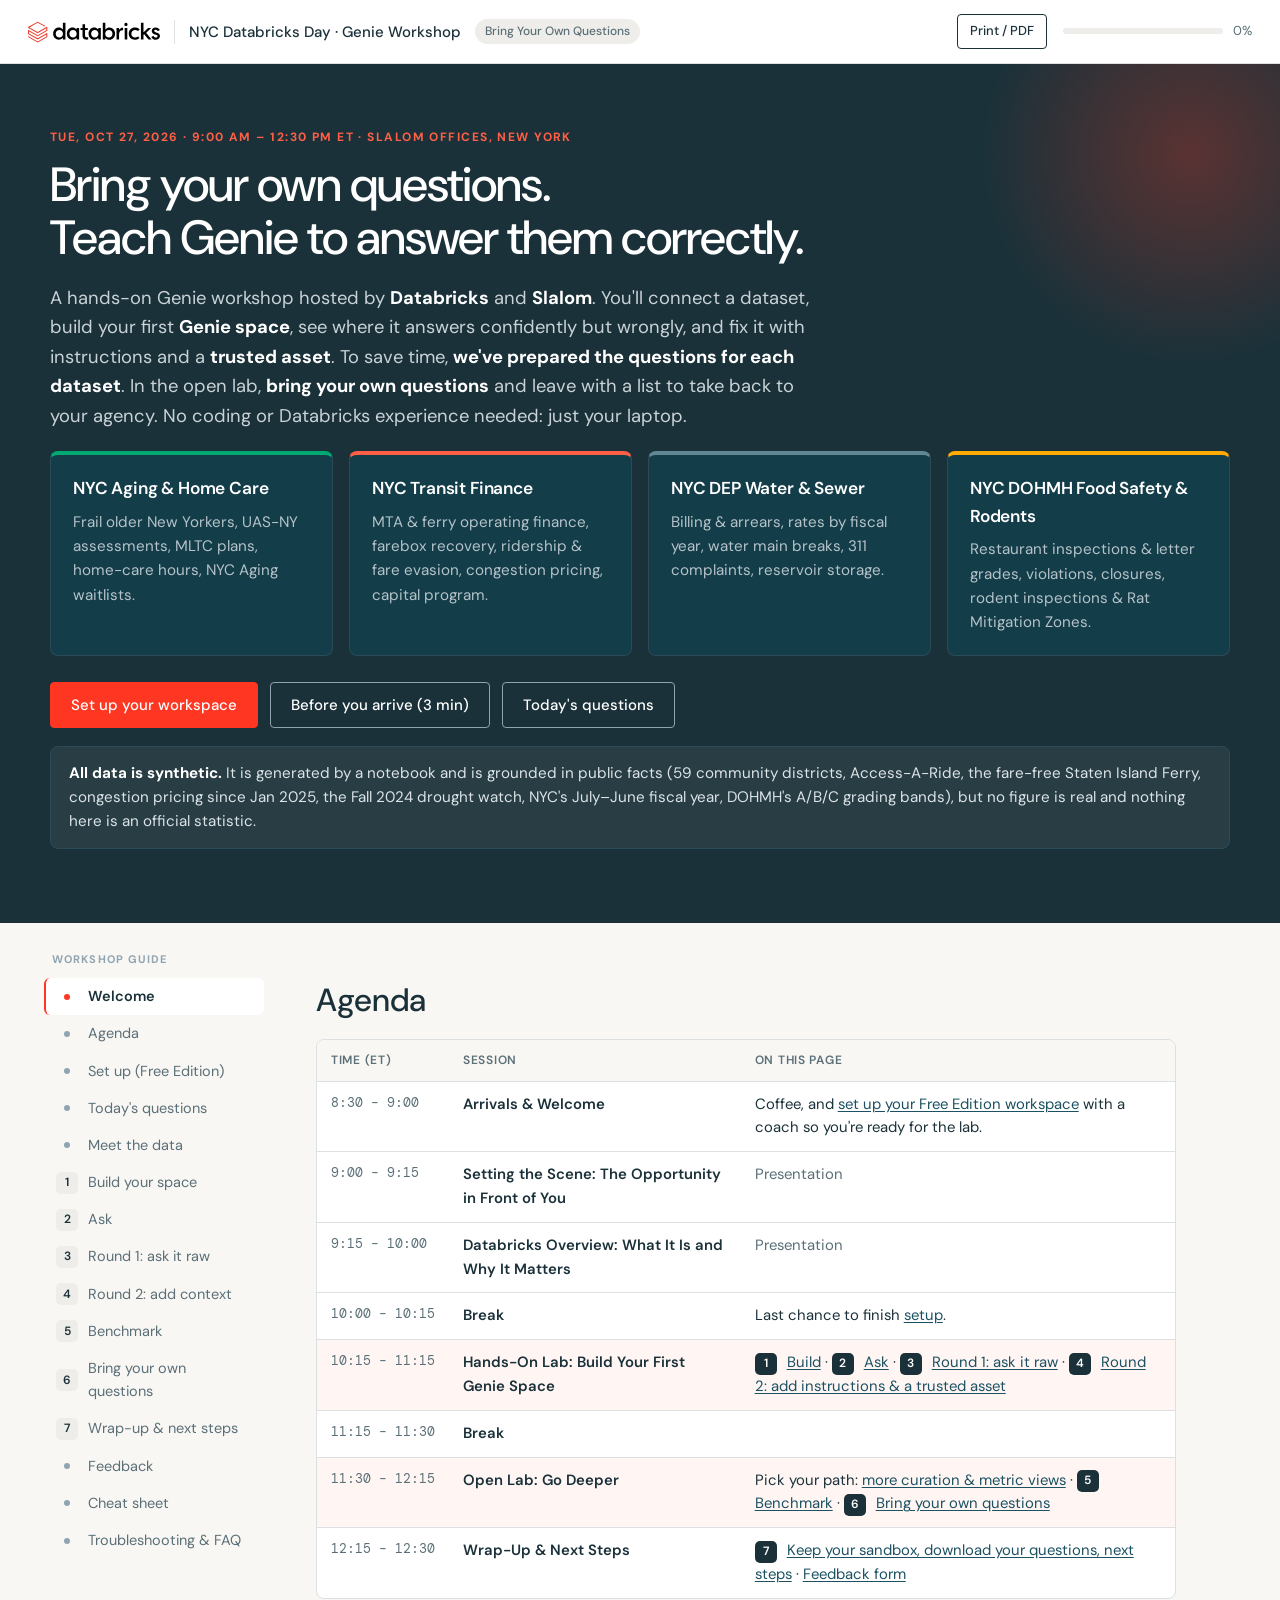
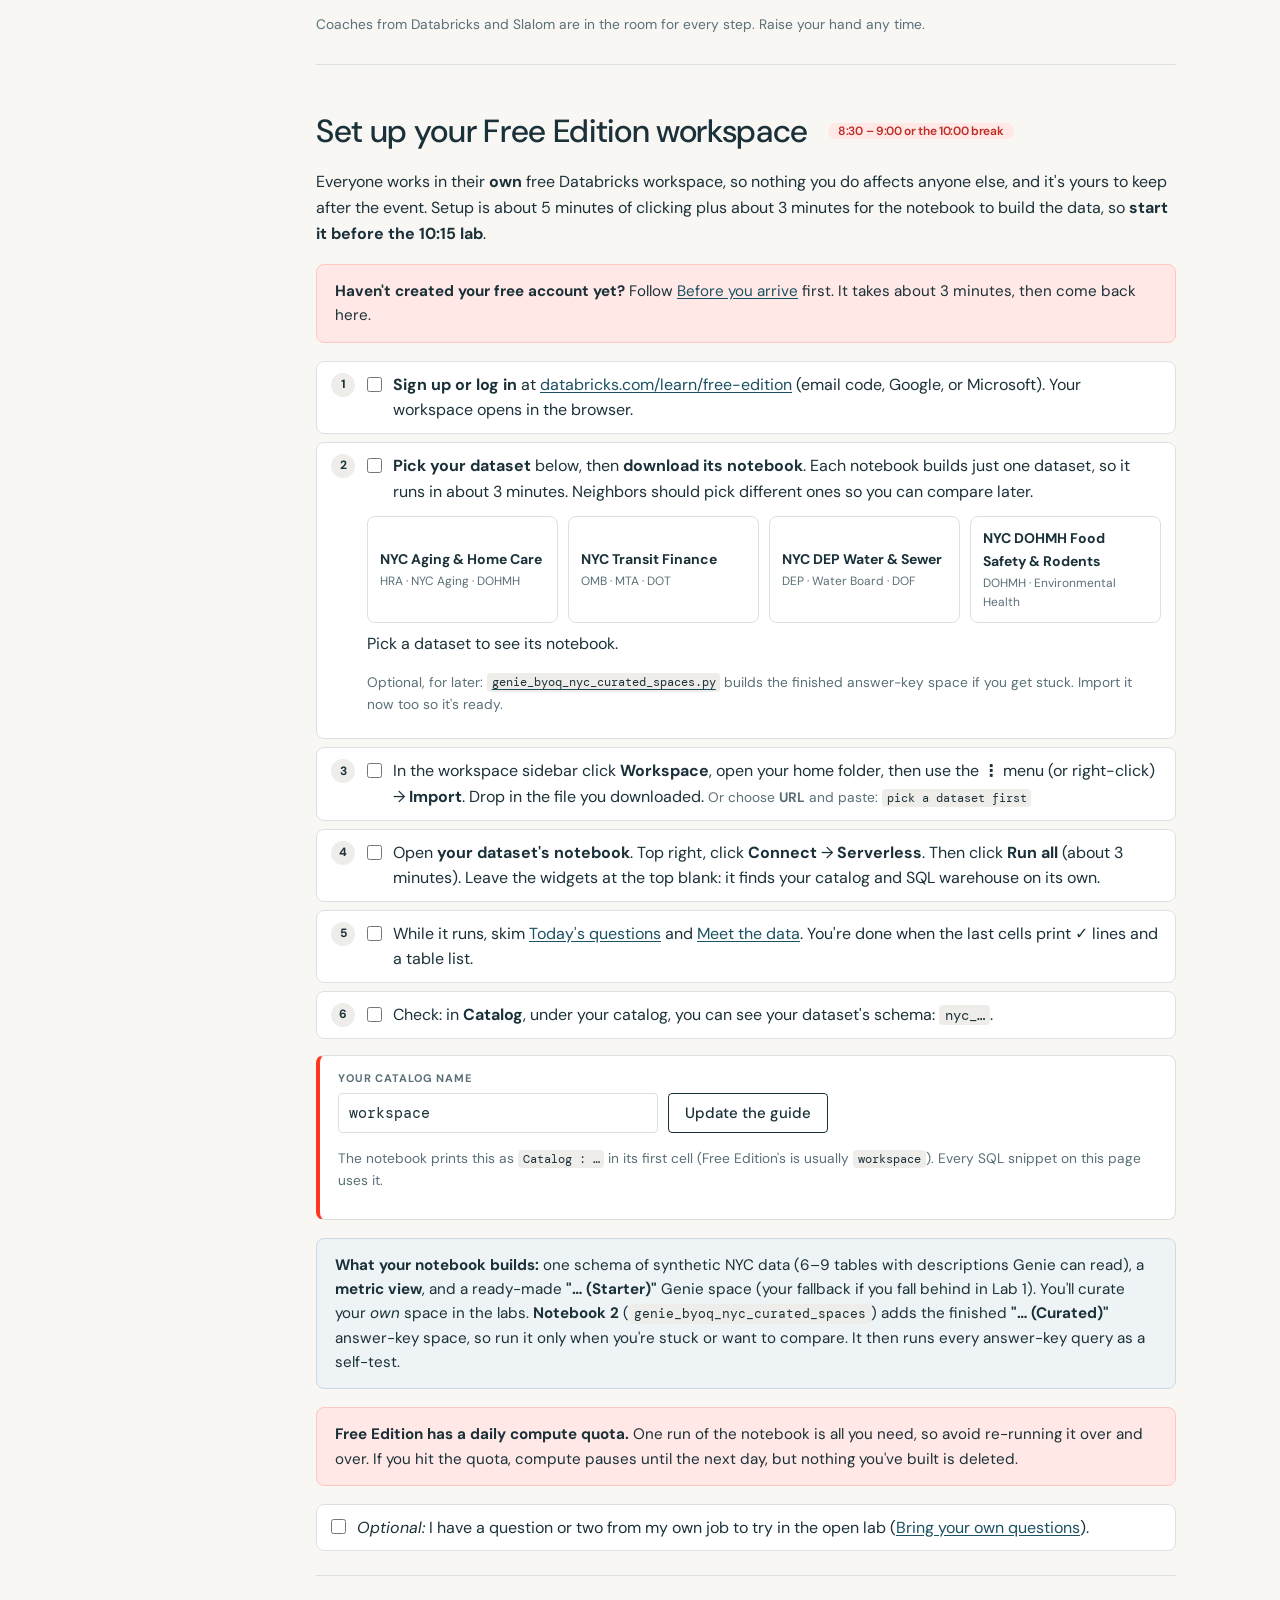
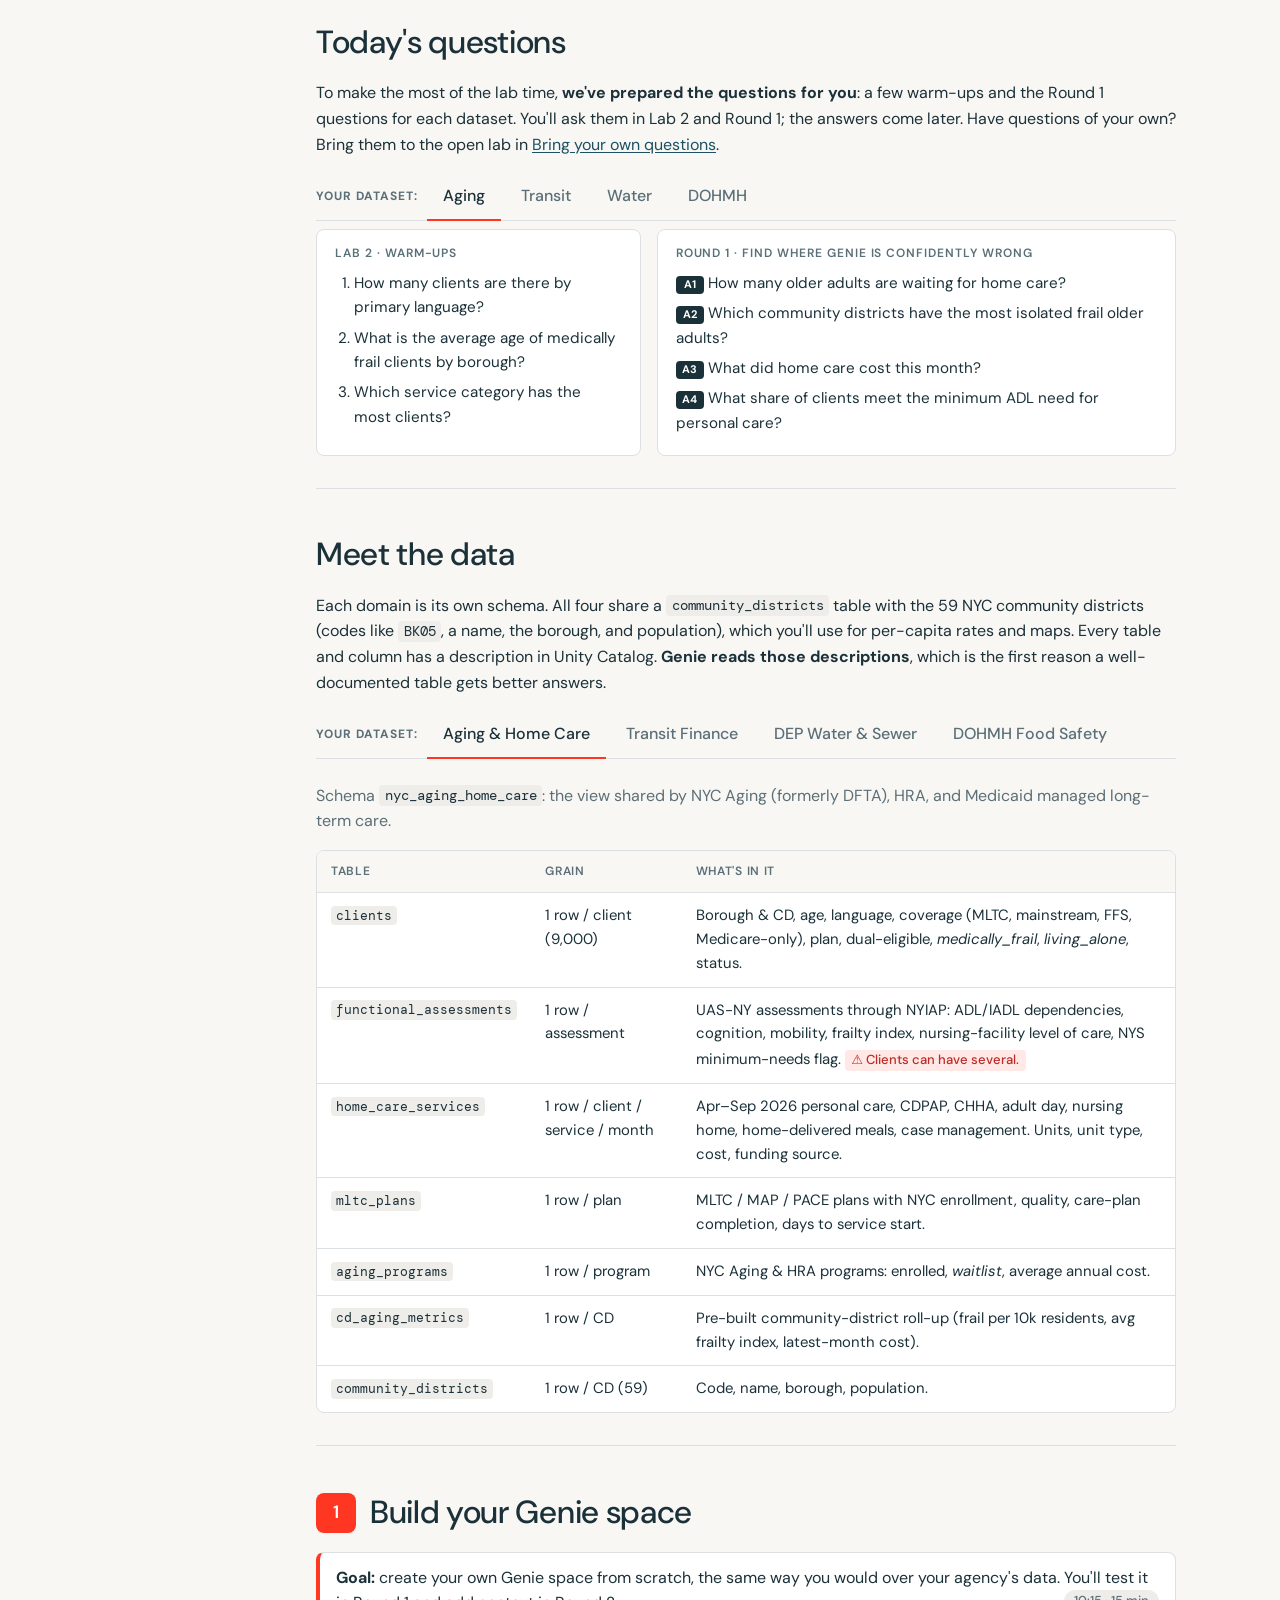
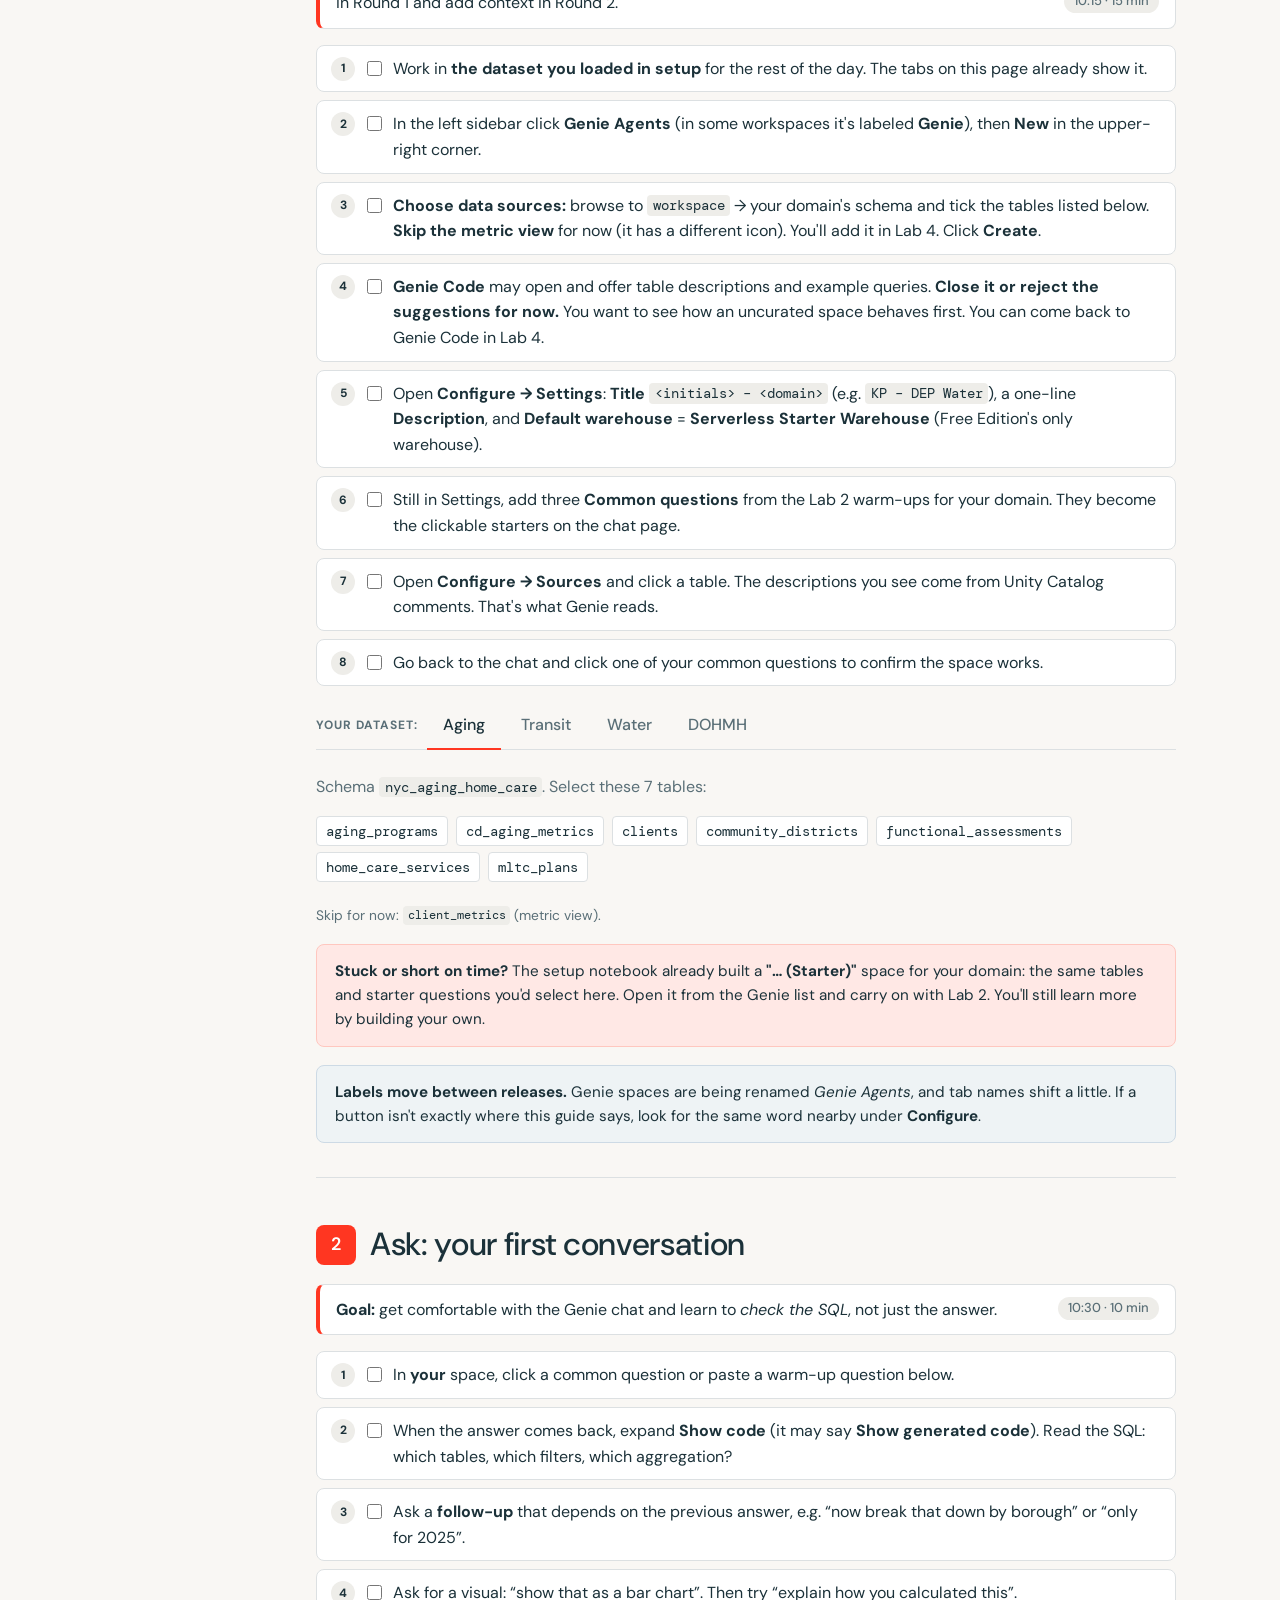
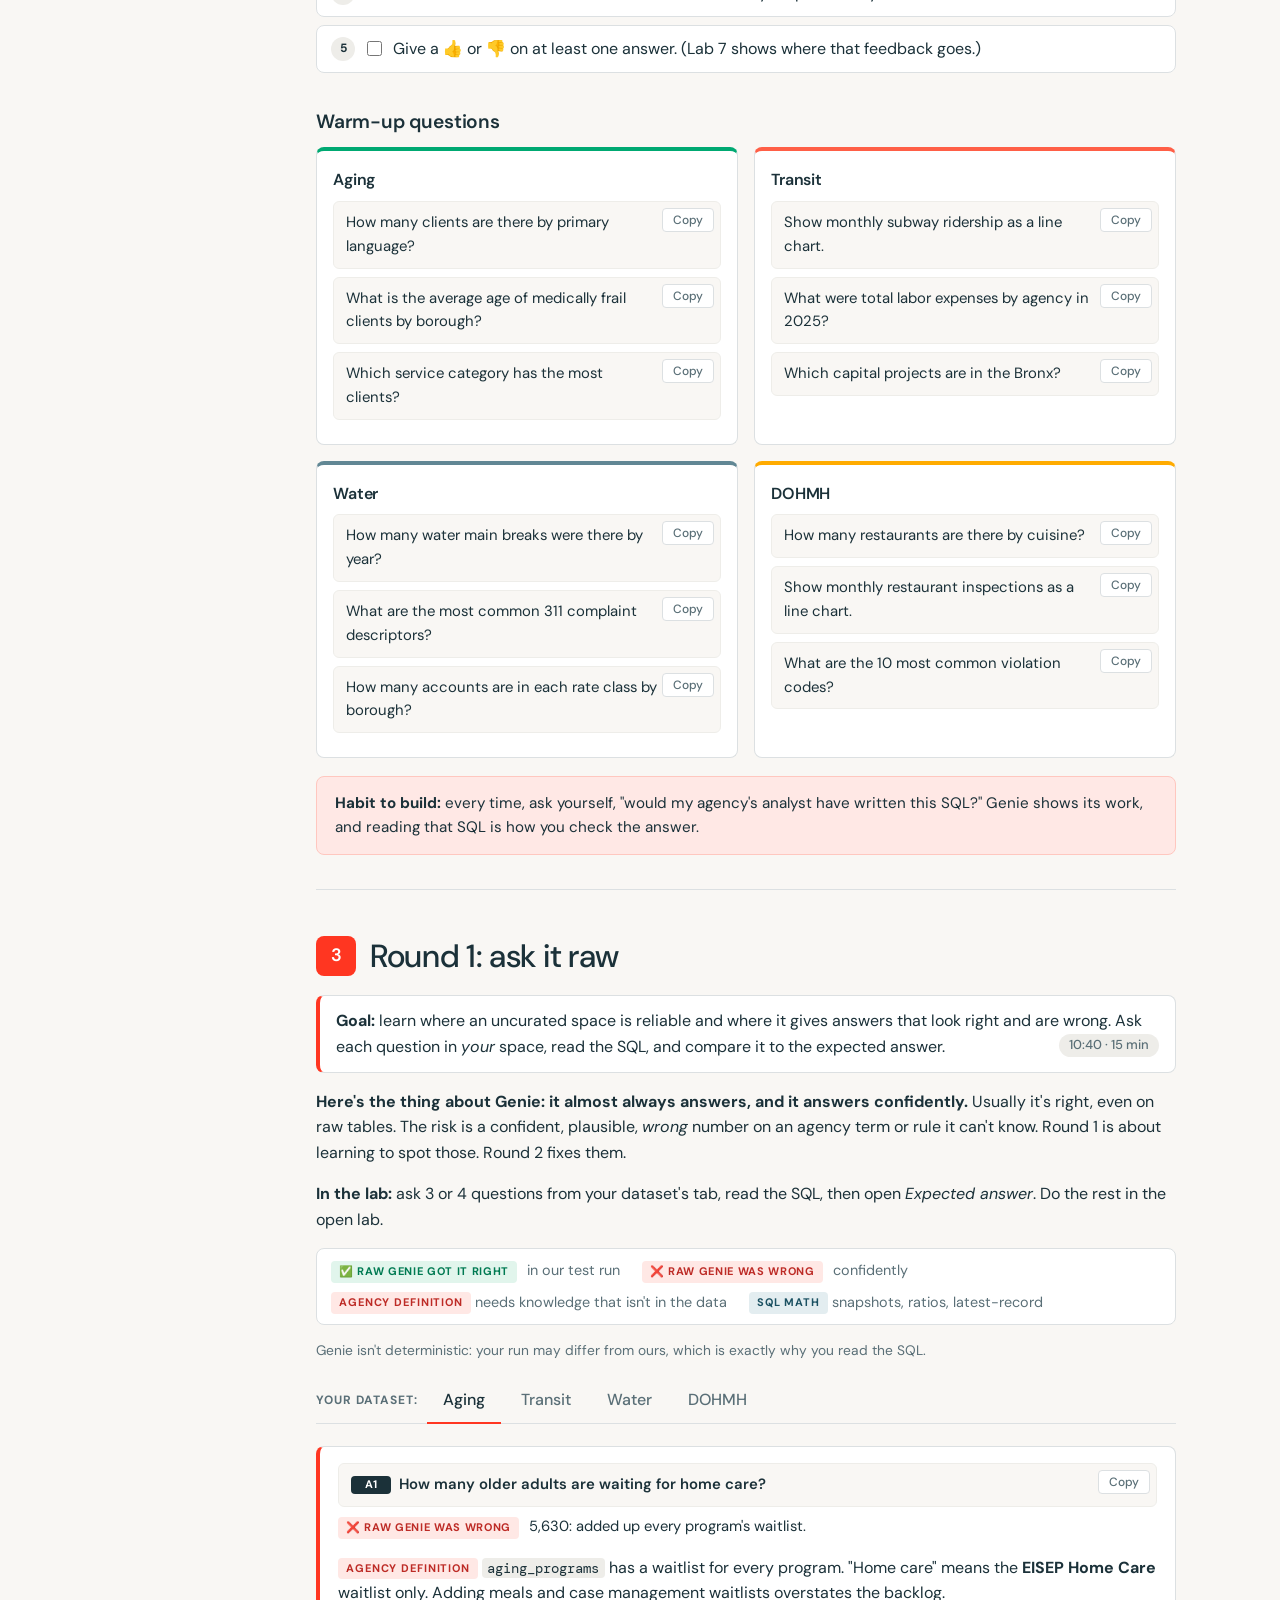
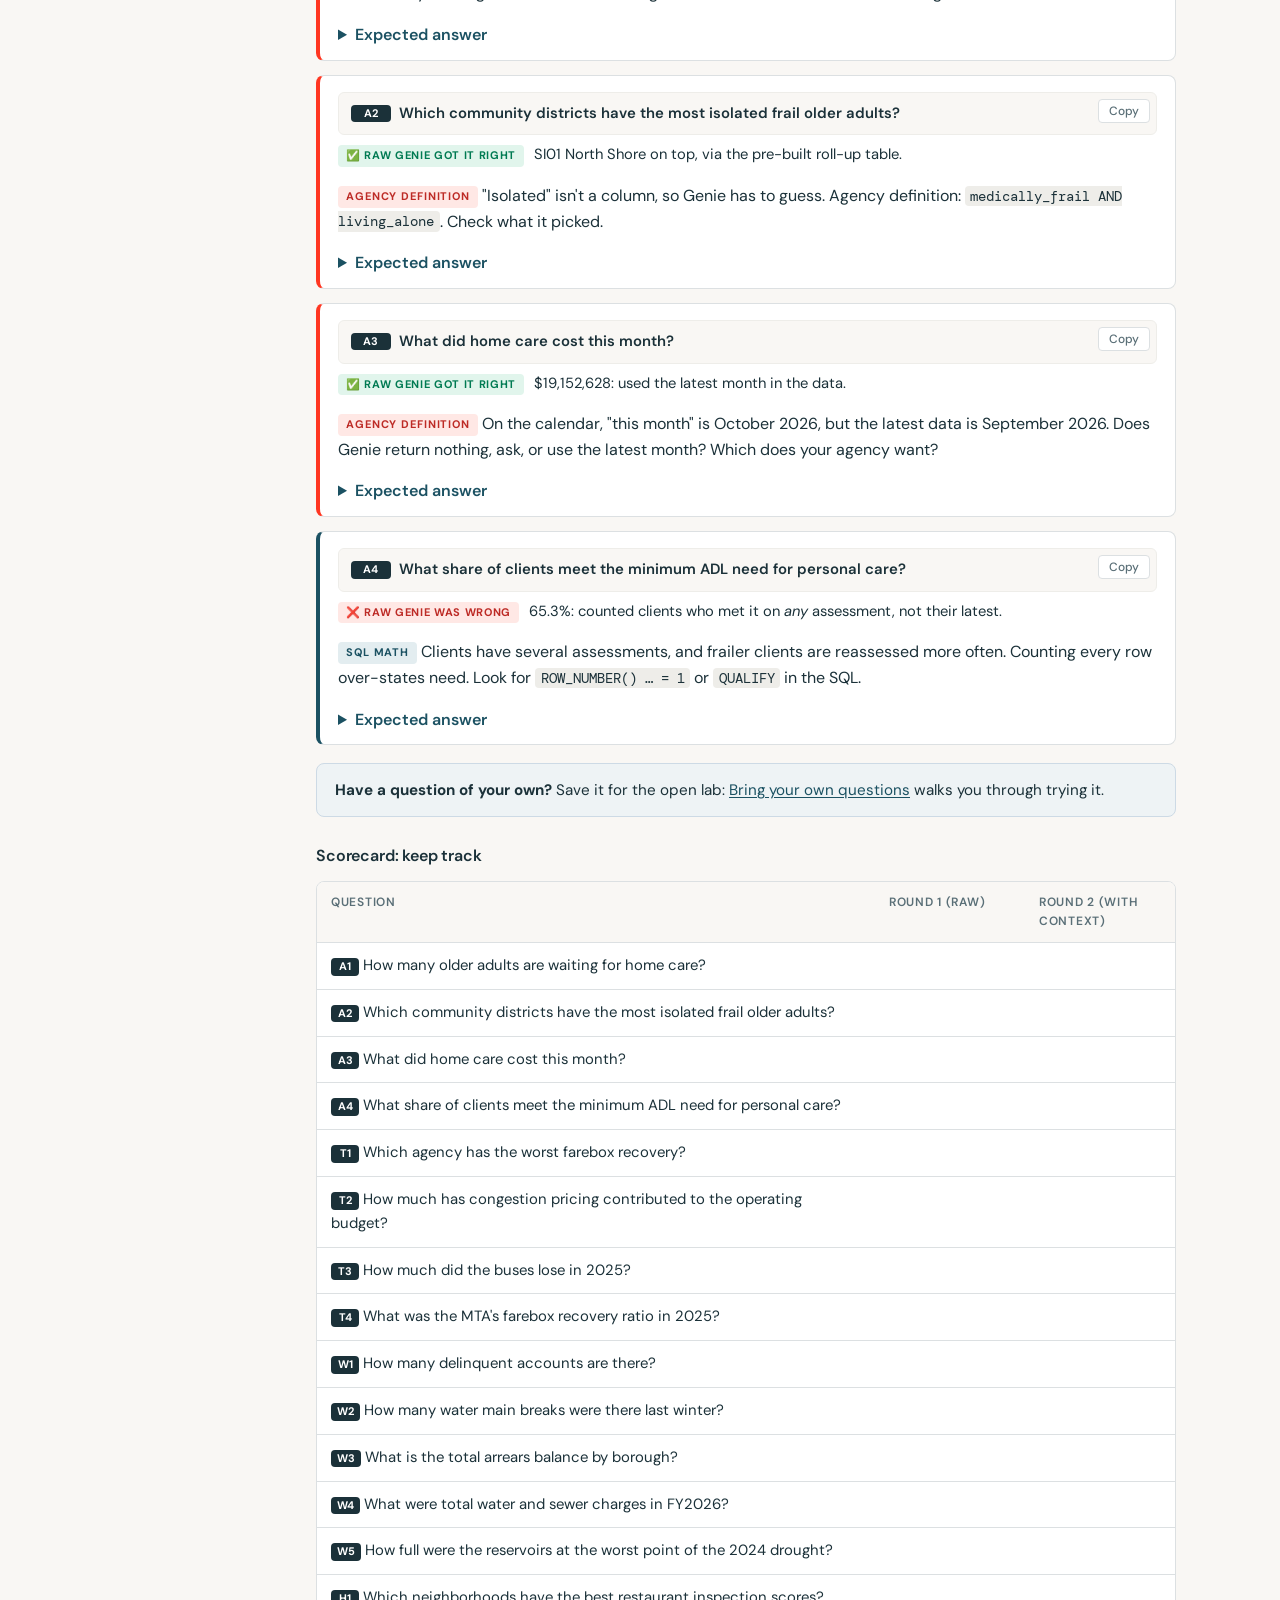
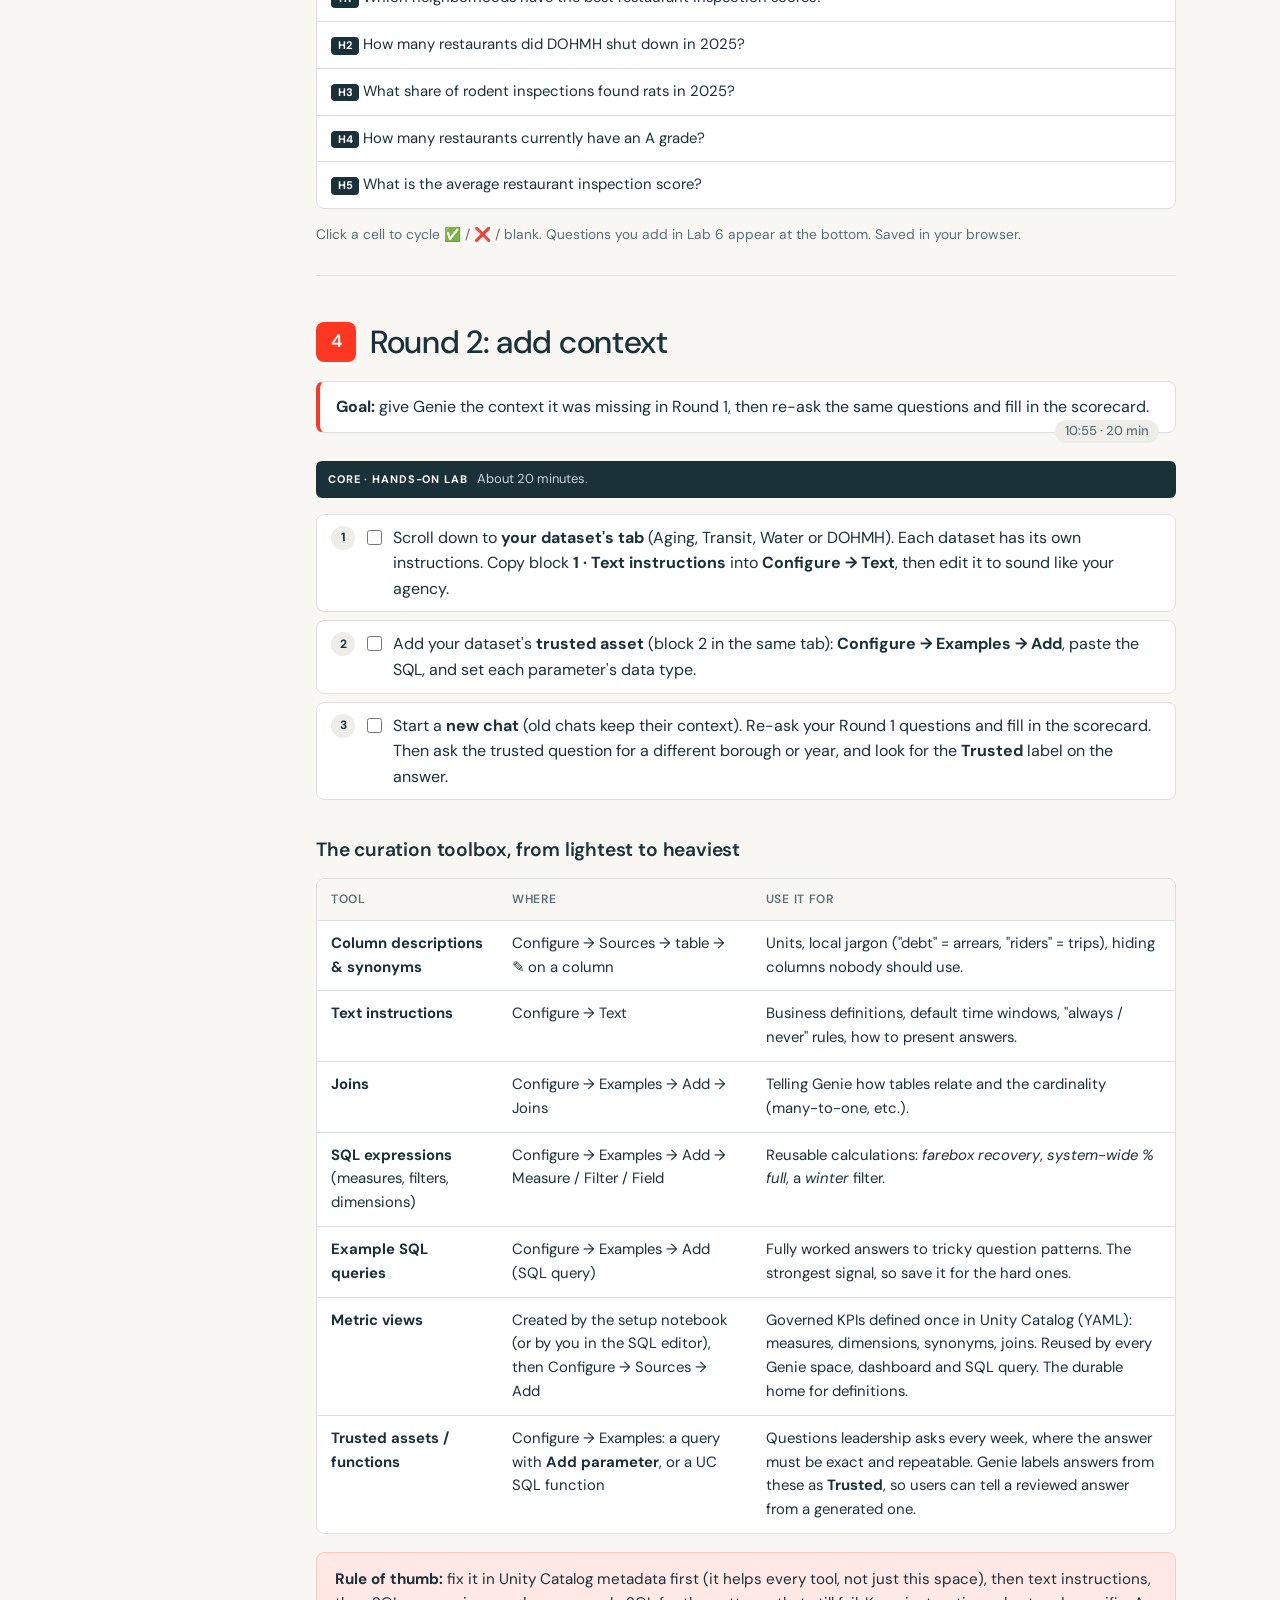
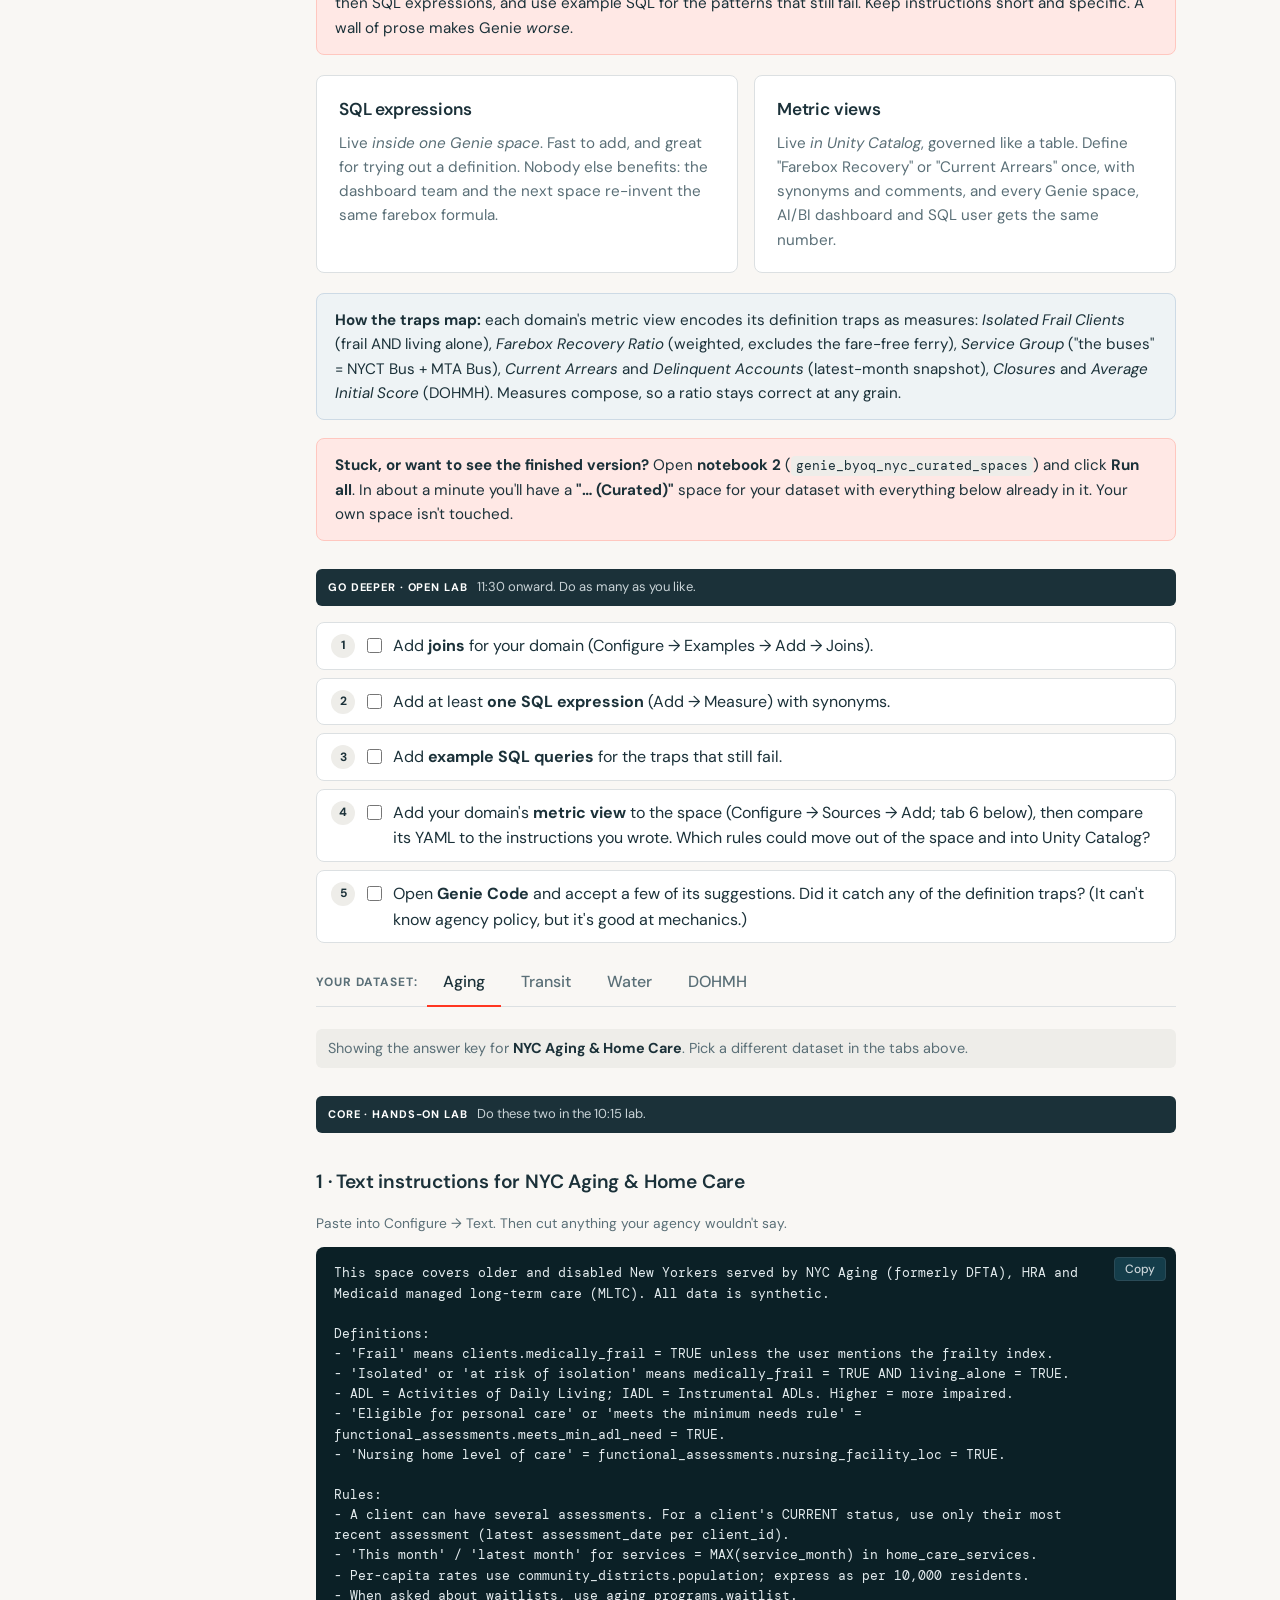
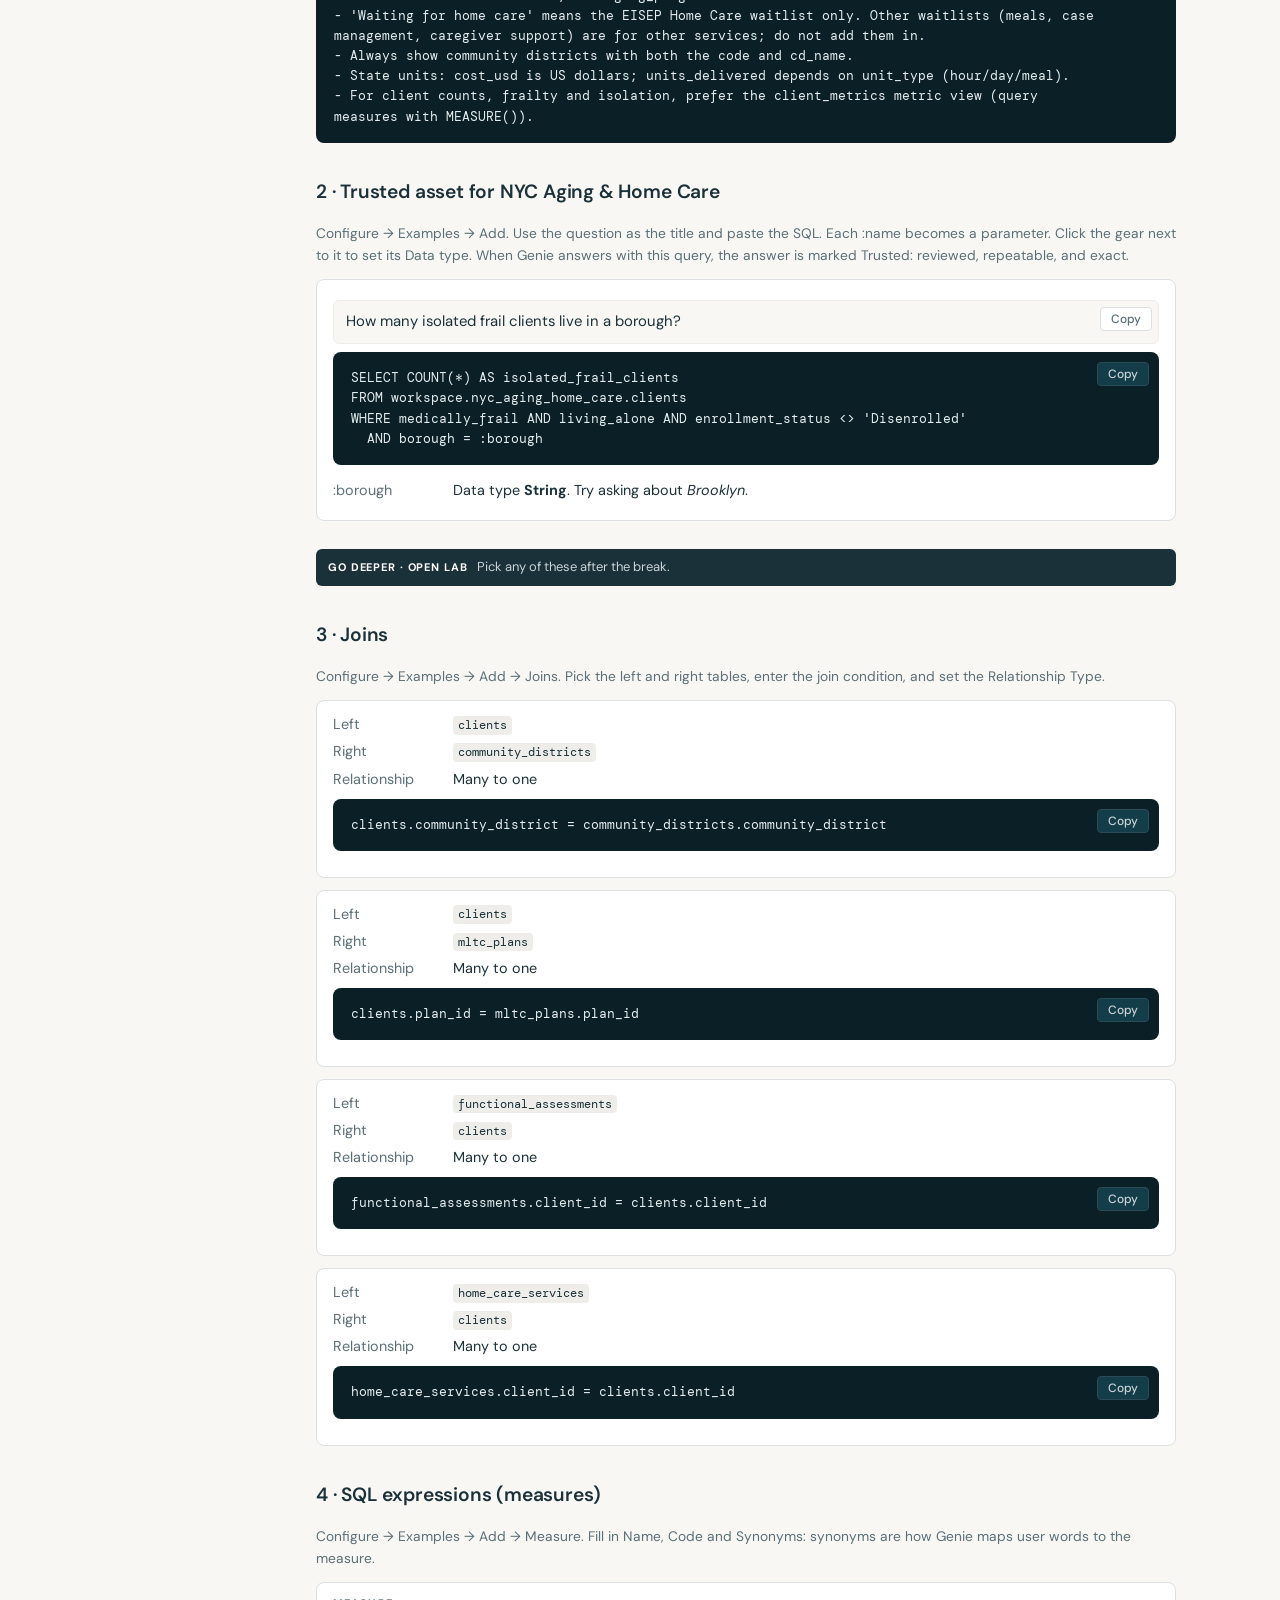
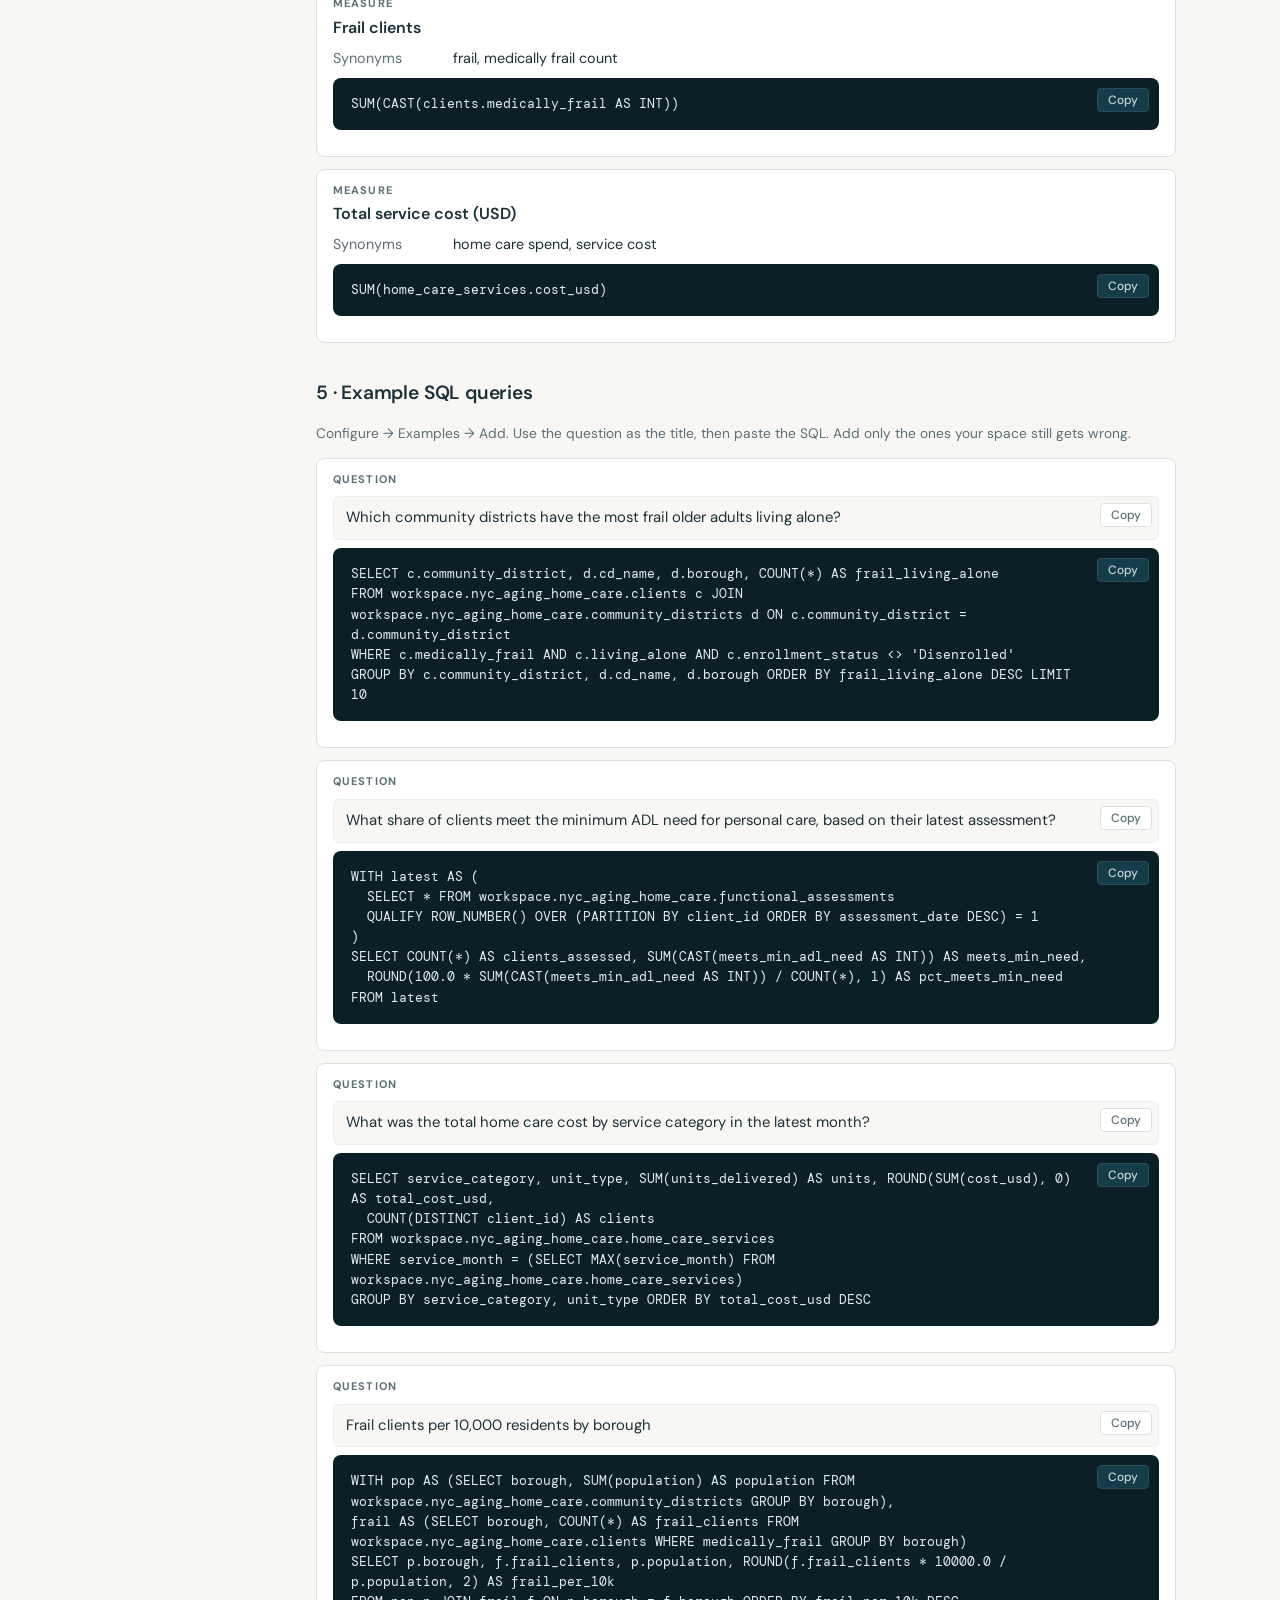
==== commit 8f33c306: "Make per-dataset tabs obvious in Round 2 Label every dataset tab bar, name the dataset in each answe" ====
--- a/site/index.html
+++ b/site/index.html
@@ -487,8 +487,8 @@
 
   <p class="phase"><span>Core · Hands-on lab</span> About 20 minutes.</p>
   <ol class="steps" data-group="lab4">
-    <li><label><input type="checkbox" data-id="l4a"> Paste the <strong>text instructions</strong> for your domain (tab 1 below) into <strong>Configure → Text</strong>. Edit them to sound like your agency.</label></li>
-    <li><label><input type="checkbox" data-id="l4t"> Add your domain's <strong>trusted asset</strong> (tab 2 below): <strong>Configure → Examples → Add</strong>, paste the SQL, and set each parameter's data type.</label></li>
+    <li><label><input type="checkbox" data-id="l4a"> Scroll down to <strong>your dataset's tab</strong> (Aging, Transit, Water or DOHMH). Each dataset has its own instructions. Copy block <strong>1 · Text instructions</strong> into <strong>Configure → Text</strong>, then edit it to sound like your agency.</label></li>
+    <li><label><input type="checkbox" data-id="l4t"> Add your dataset's <strong>trusted asset</strong> (block 2 in the same tab): <strong>Configure → Examples → Add</strong>, paste the SQL, and set each parameter's data type.</label></li>
     <li><label><input type="checkbox" data-id="l4e"> Start a <strong>new chat</strong> (old chats keep their context). Re-ask your Round 1 questions and fill in the scorecard. Then ask the trusted question for a different borough or year, and look for the <strong>Trusted</strong> label on the answer.</label></li>
   </ol>
   <h3>The curation toolbox, from lightest to heaviest</h3>
--- a/site/styles.css
+++ b/site/styles.css
@@ -298,3 +298,9 @@
 .qlist ol { margin: 0; padding-left: 1.2em; } .qlist ol.ids { list-style: none; padding-left: 0; }
 .qlist li { margin: 6px 0; font-size: .95em; }
 @media (max-width: 1000px) { .tab-panel[data-qlist].active { grid-template-columns: 1fr; } }
+
+/* make dataset tabs obvious */
+.tab-buttons { align-items: center; }
+.tab-label { font-size: 12px; font-weight: 700; text-transform: uppercase; letter-spacing: .08em; color: var(--slate); margin-right: 6px; }
+.panel-banner { margin: 14px 0 0; padding: 8px 12px; background: var(--oat-2); border-radius: 6px; font-size: .9em; color: var(--slate); }
+.panel-banner strong { color: var(--navy); }
